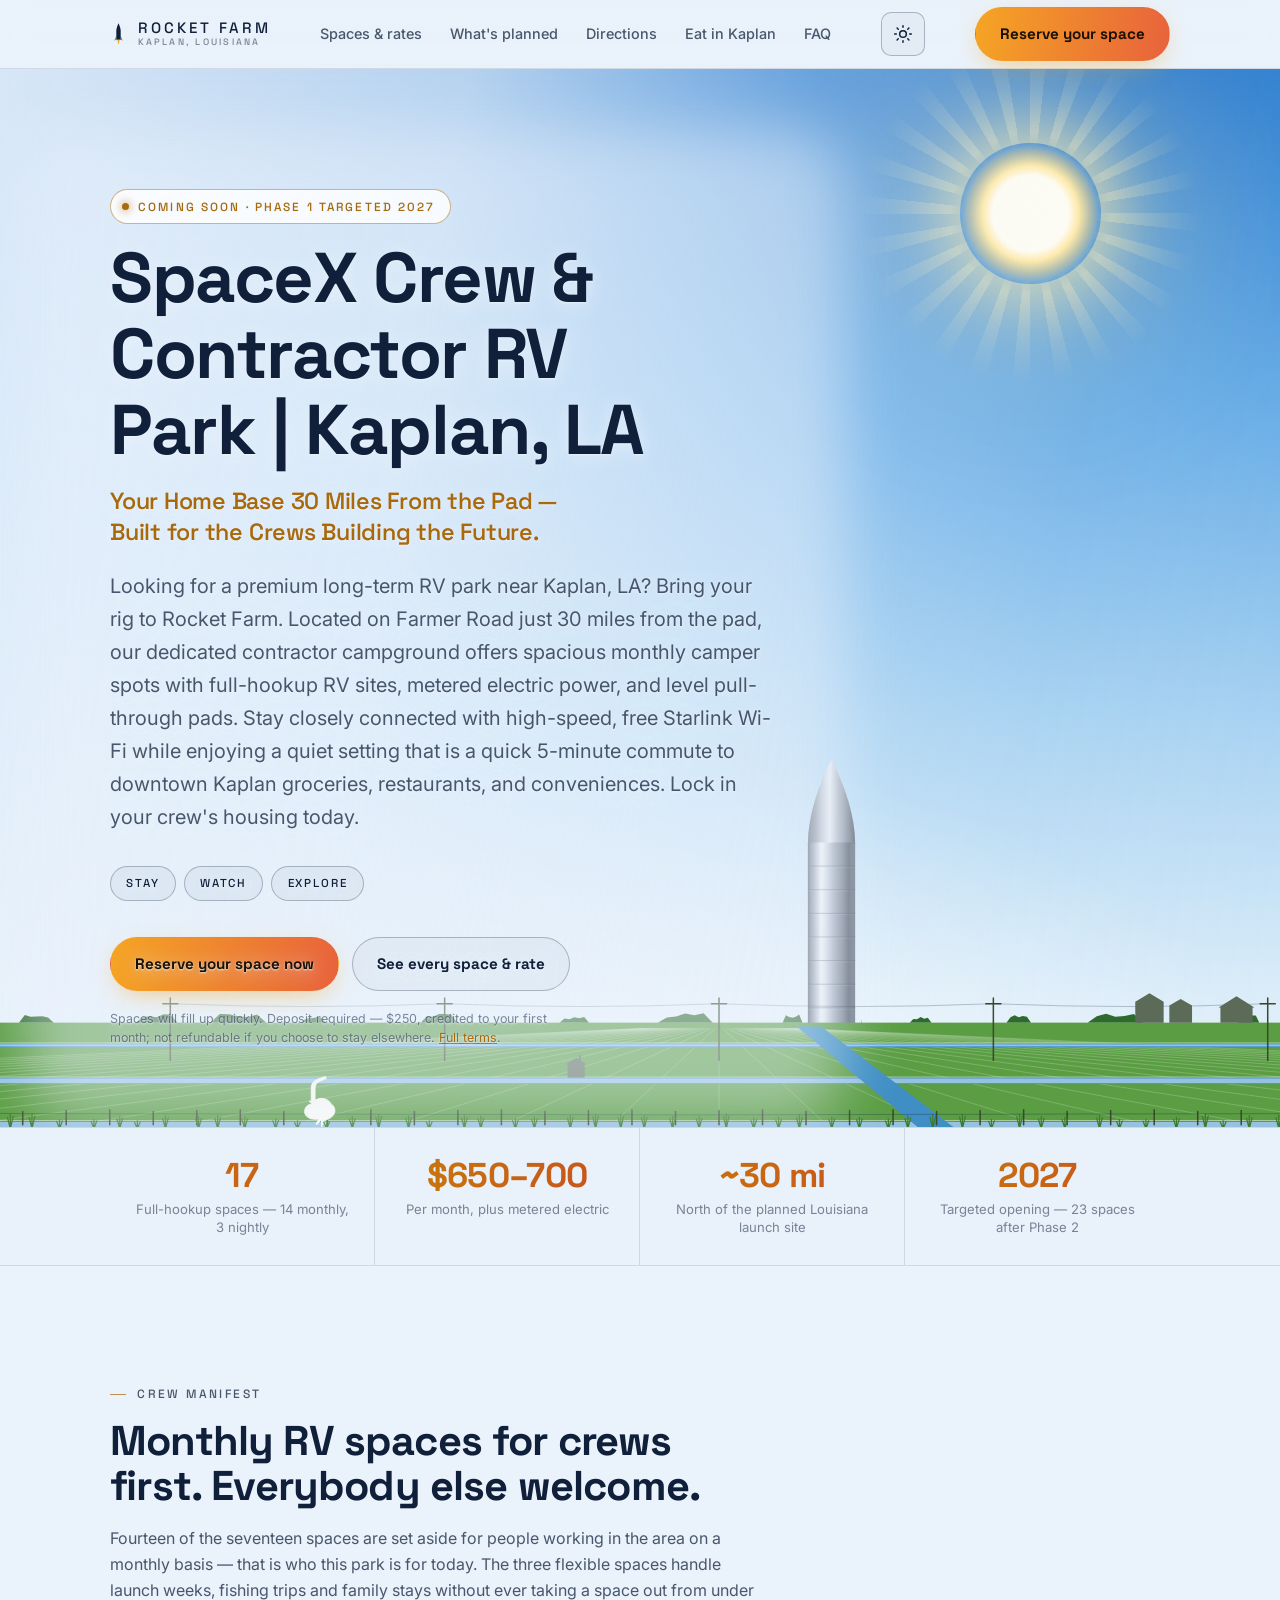
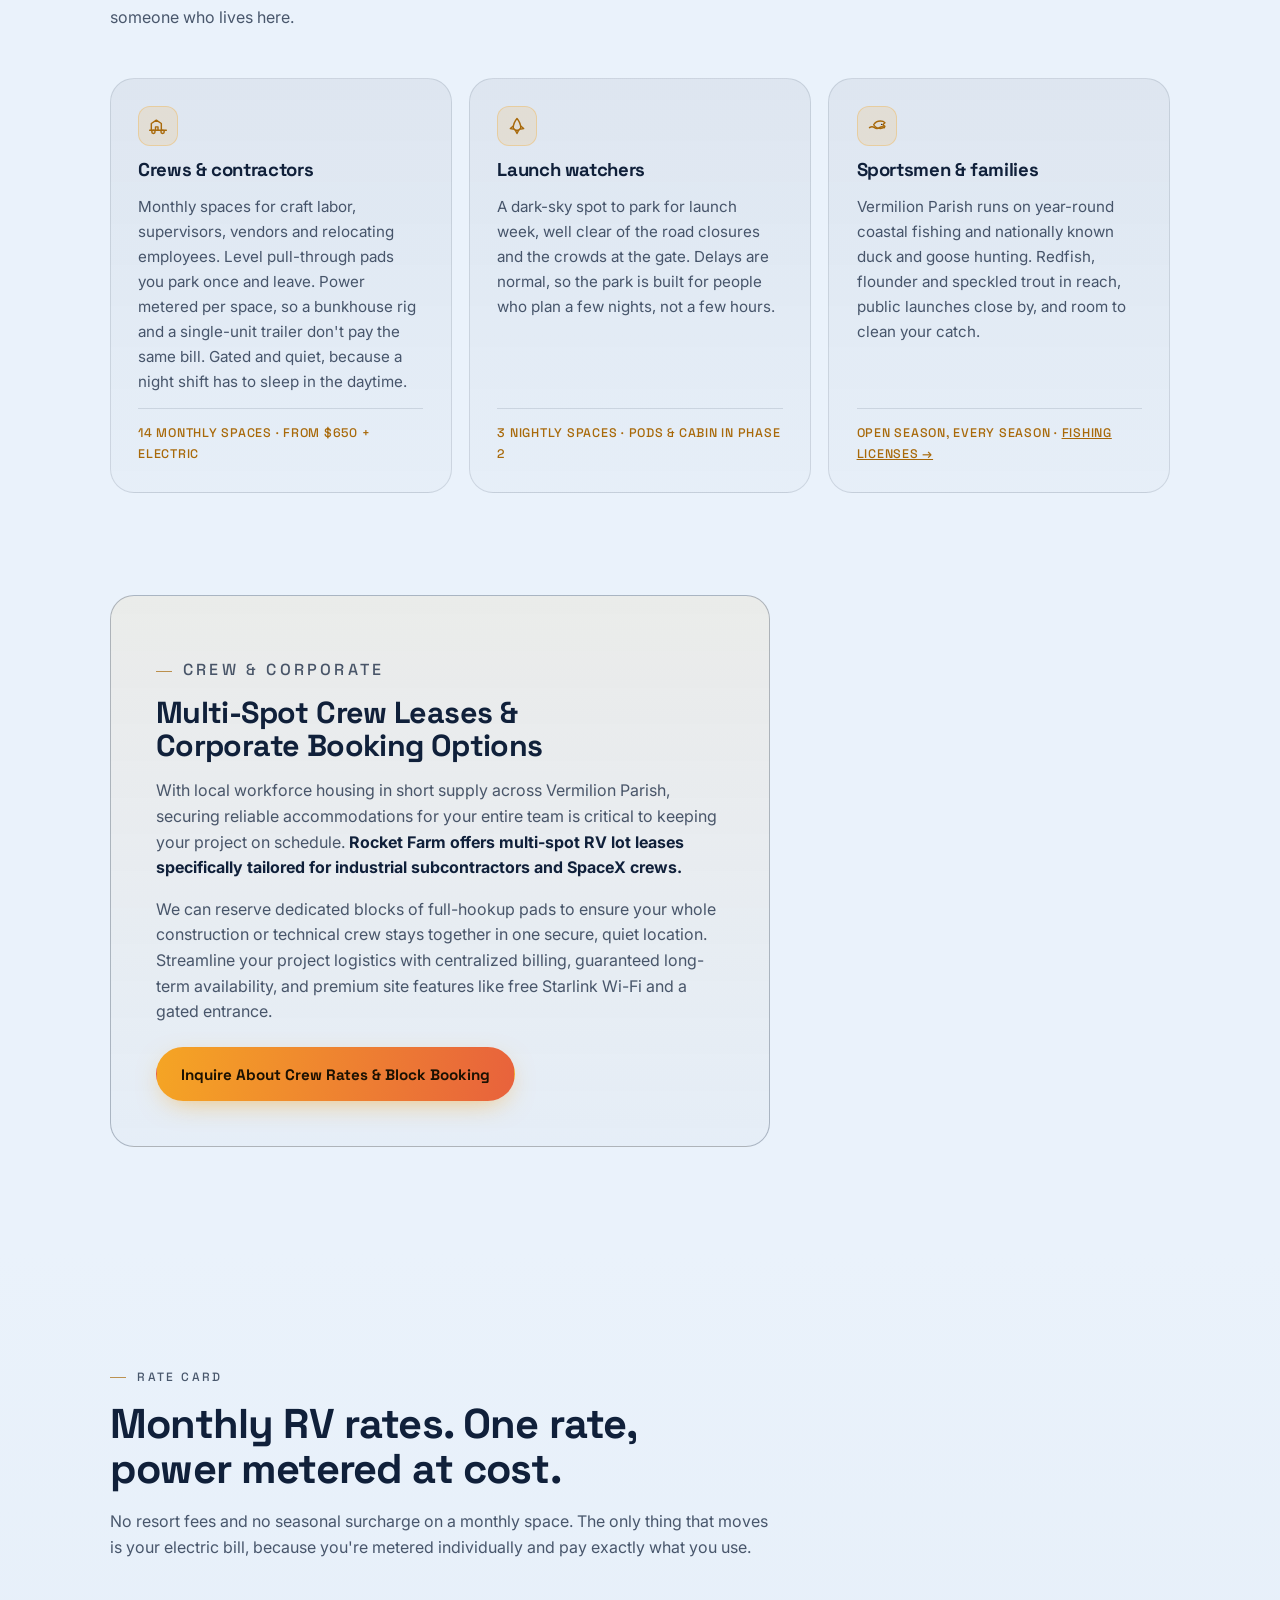
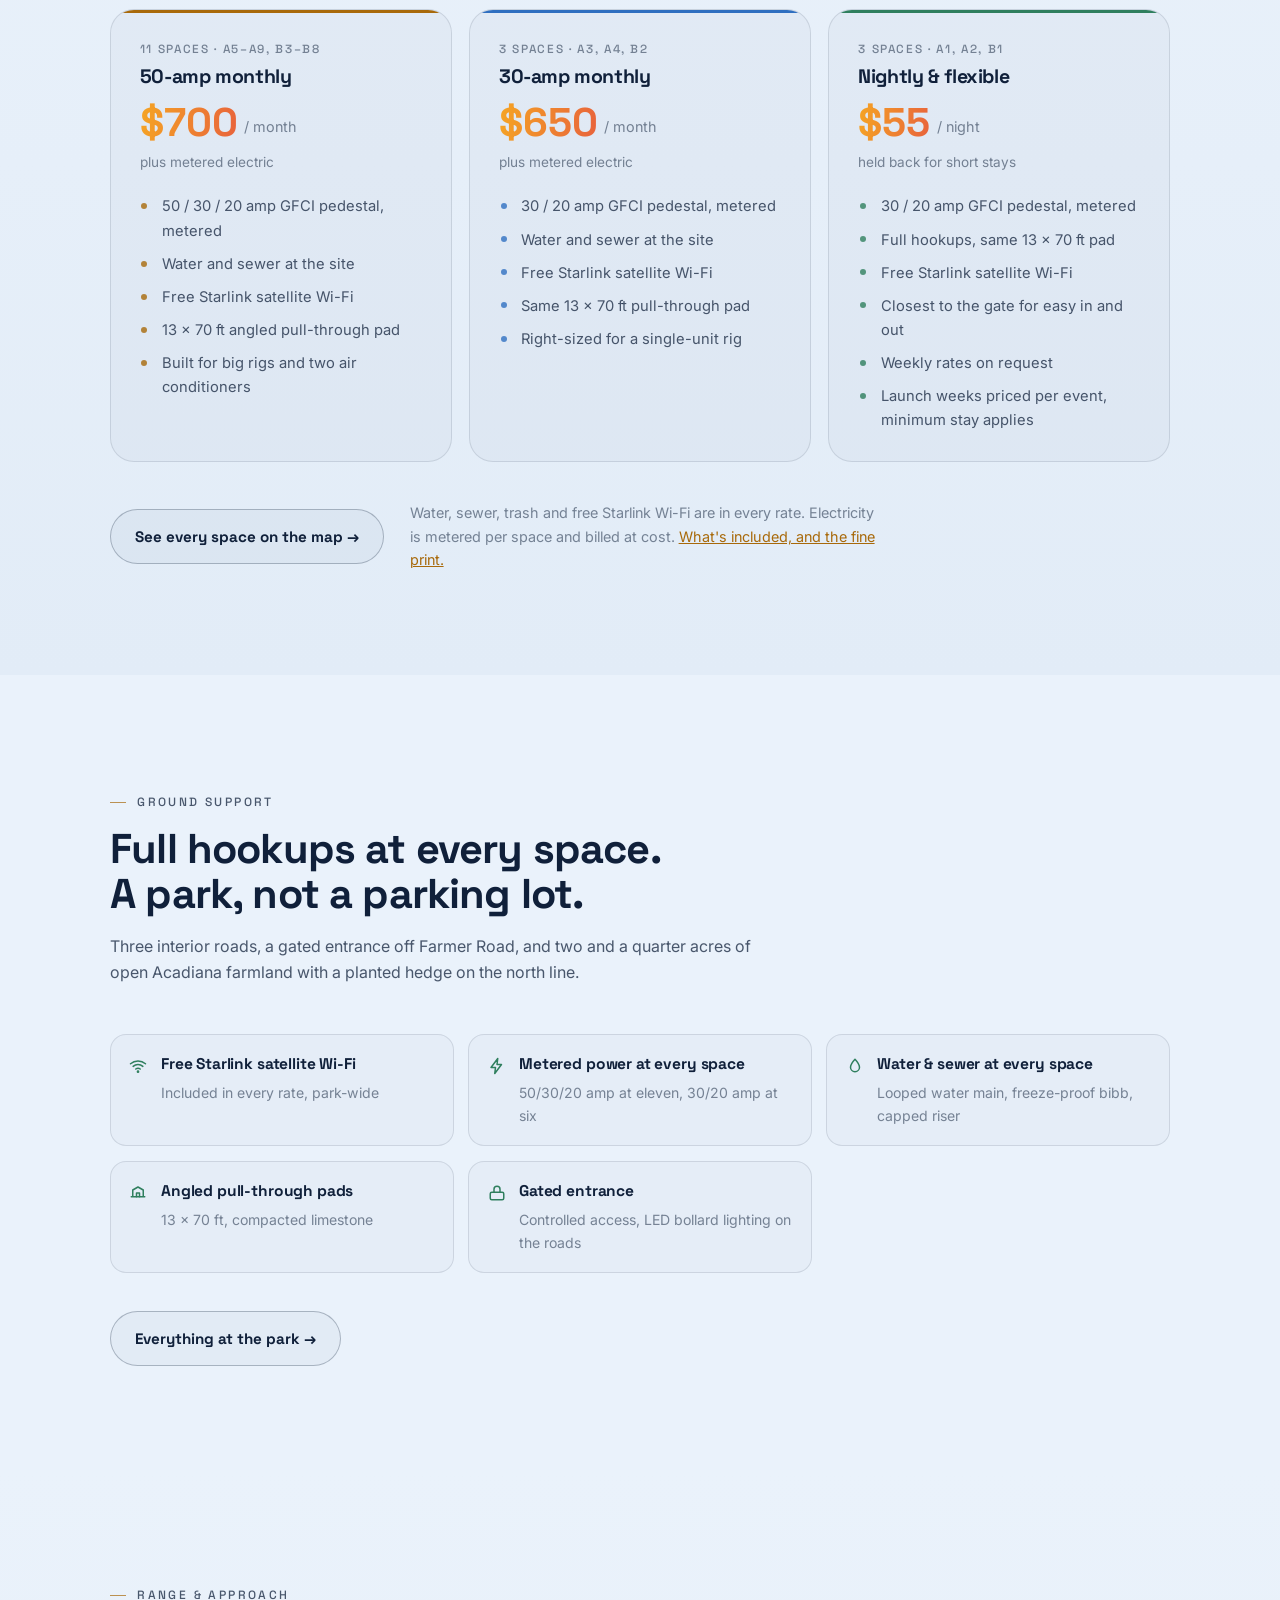
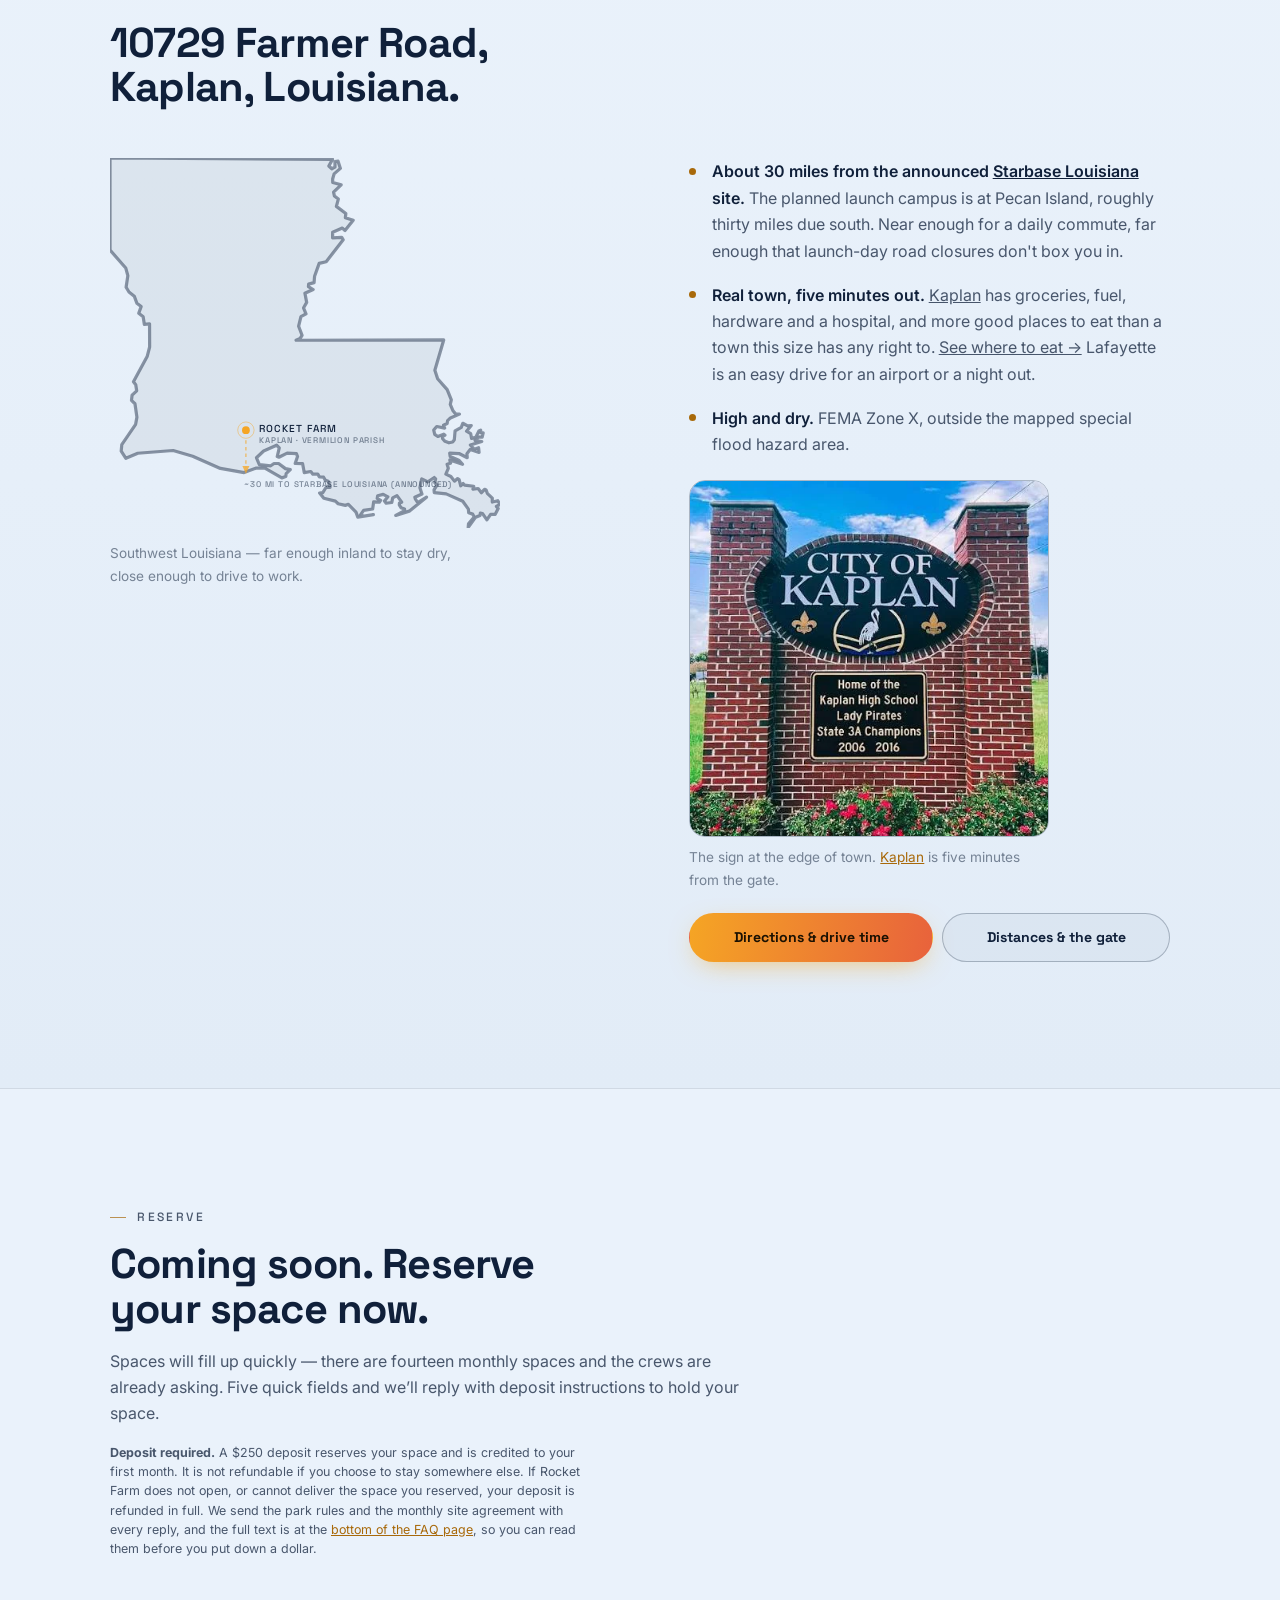
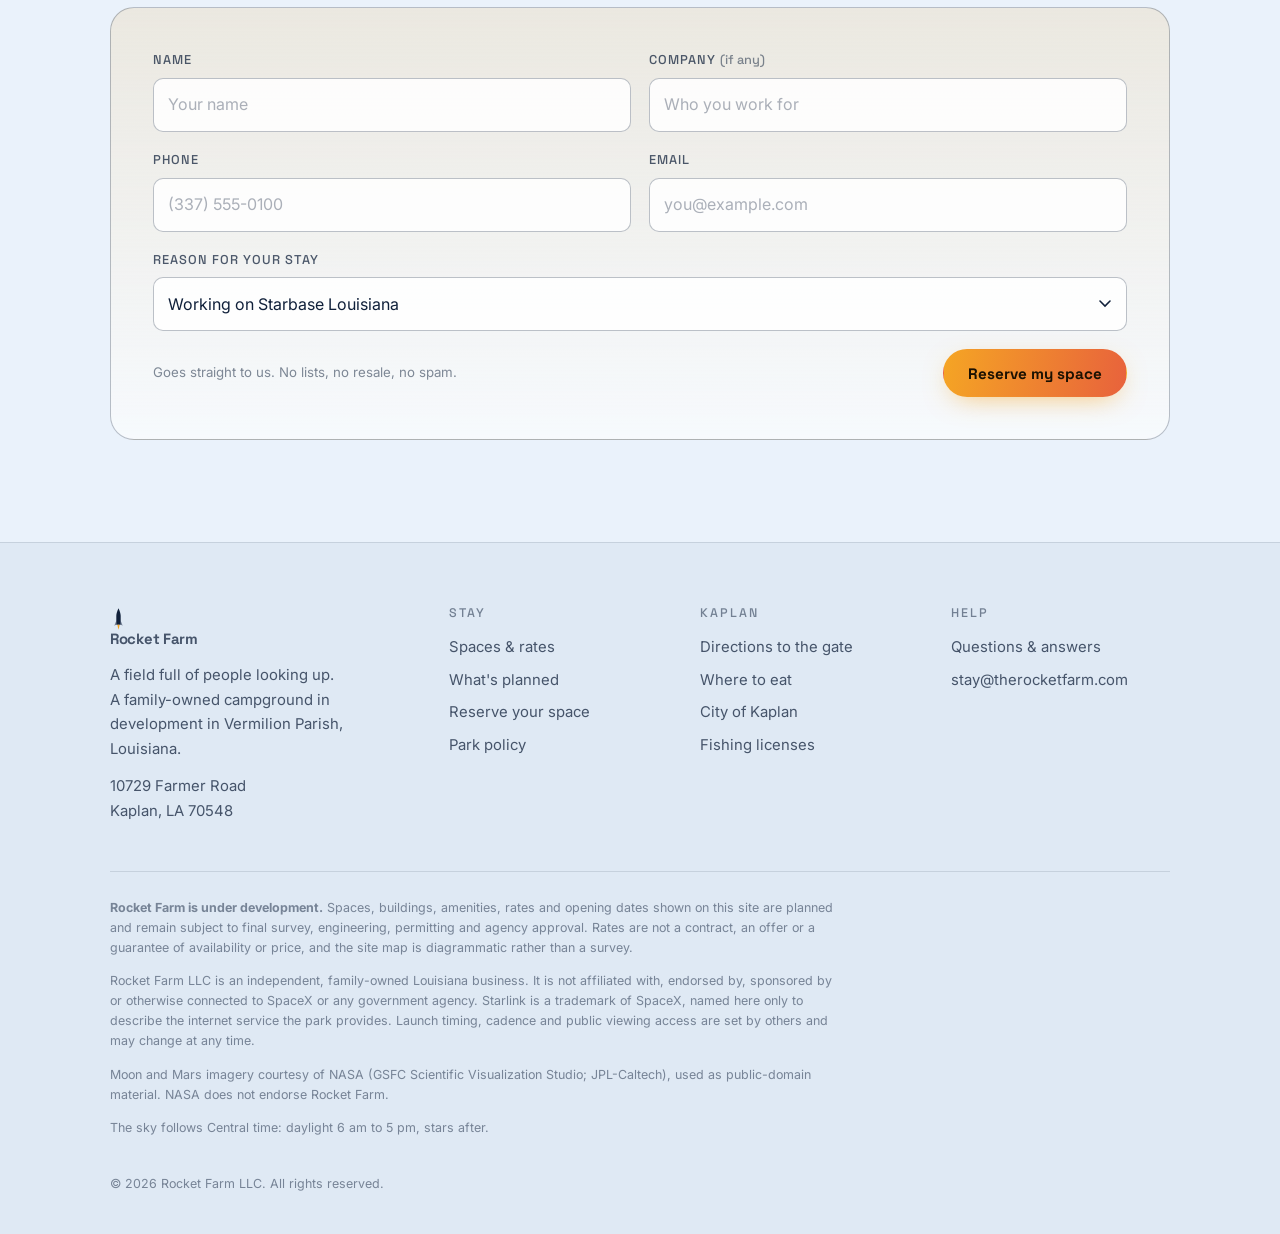
==== index.html @ 32e820cb "Drop the geotextile claim from the pad description Geotextile is out of the build, so the amenity ti" ====
<!DOCTYPE html>
<html lang="en">
<head>
<meta charset="utf-8">
<meta name="viewport" content="width=device-width, initial-scale=1">
<title>SpaceX Contractor RV Park | Kaplan LA | Rocket Farm</title>
<meta name="description" content="Long-term full-hookup RV park in Kaplan, LA built for SpaceX crews &amp; contractors. Level pull-through pads, free Starlink Wi-Fi, metered power, gated entrance.">
<meta name="theme-color" content="#070b18">
<meta name="keywords" content="SpaceX crew housing Kaplan, long term RV park Vermilion Parish, contractor campgrounds Louisiana, monthly camper spots Kaplan, 50 amp full hookup RV sites">
<meta name="robots" content="index, follow, max-image-preview:large, max-snippet:-1">
<meta name="geo.placename" content="Kaplan, Vermilion Parish, Louisiana">
<meta name="geo.region" content="US-LA">
<link rel="canonical" href="https://therocketfarm.com/">
<meta property="og:type" content="website">
<meta property="og:url" content="https://therocketfarm.com/">
<meta property="og:title" content="SpaceX Contractor RV Park | Kaplan LA | Rocket Farm">
<meta property="og:description" content="Long-term full-hookup RV park in Kaplan, LA built for SpaceX crews &amp; contractors. Level pull-through pads, free Starlink Wi-Fi, metered power, gated entrance.">
<meta property="og:site_name" content="Rocket Farm">
<meta property="og:image" content="https://therocketfarm.com/og.png">
<meta property="og:image:width" content="1200">
<meta property="og:image:height" content="630">
<meta property="og:image:alt" content="Rocket Farm RV Park for SpaceX Contractors in Kaplan Louisiana">
<meta property="og:locale" content="en_US">
<meta name="twitter:card" content="summary_large_image">
<meta name="twitter:title" content="SpaceX Contractor RV Park | Kaplan LA | Rocket Farm">
<meta name="twitter:description" content="Long-term full-hookup RV park in Kaplan, LA built for SpaceX crews &amp; contractors. Level pull-through pads, free Starlink Wi-Fi, metered power, gated entrance.">
<meta name="twitter:image" content="https://therocketfarm.com/og.png">
<link rel="icon" href="data:image/svg+xml,%3Csvg xmlns='http://www.w3.org/2000/svg' viewBox='0 0 100 100'%3E%3Crect width='100' height='100' rx='22' fill='%23070b18'/%3E%3Cpath d='M50 18c9 10 13 22 13 34l-7 6H44l-7-6c0-12 4-24 13-34z' fill='%23f5a524'/%3E%3Cpath d='M44 62h12l-6 20-6-20z' fill='%23e8623c'/%3E%3C/svg%3E">
<link rel="apple-touch-icon" href="/img/apple-touch-icon.png">
<link rel="preconnect" href="https://fonts.googleapis.com">
<link rel="preconnect" href="https://fonts.gstatic.com" crossorigin>
<!-- Fonts must not block first paint on a phone: fetched as a preload and
     promoted to a stylesheet on load, with a plain link for no-JS. The
     fallback stack renders immediately either way. -->
<link rel="preload" as="style" href="https://fonts.googleapis.com/css2?family=Space+Grotesk:wght@500;700&family=Inter:wght@400;500;600&display=swap">
<link rel="stylesheet" media="print" onload="this.media='all';this.onload=null" href="https://fonts.googleapis.com/css2?family=Space+Grotesk:wght@500;700&family=Inter:wght@400;500;600&display=swap">
<noscript><link rel="stylesheet" href="https://fonts.googleapis.com/css2?family=Space+Grotesk:wght@500;700&family=Inter:wght@400;500;600&display=swap"></noscript>
<link rel="stylesheet" href="/assets/site.css">
<script>document.documentElement.classList.add('js');</script>
<script>
/* Day sky 6am-5pm Central, night otherwise. ?sky=day|night previews; the
   header toggle stores a choice for this browser. */
(function(){try{
  var q=new URLSearchParams(location.search).get('sky');
  var pref=q||localStorage.getItem('rf-theme');
  var h=parseInt(new Intl.DateTimeFormat('en-US',{timeZone:'America/Chicago',hour:'numeric',hourCycle:'h23'}).format(new Date()),10)%24;
  var day=(pref==='day'||pref==='night')?pref==='day':(h>=6&&h<17);
  document.documentElement.setAttribute('data-theme',day?'day':'night');
}catch(e){document.documentElement.setAttribute('data-theme','night')}})();
</script>
<script type="application/ld+json">
{
 "@context": "https://schema.org",
 "@type": "WebSite",
 "name": "Rocket Farm",
 "url": "https://therocketfarm.com/",
 "@id": "https://therocketfarm.com/#website",
 "inLanguage": "en-US",
 "publisher": {
  "@id": "https://therocketfarm.com/#campground"
 }
}
</script>
<script type="application/ld+json">
{
 "@context": "https://schema.org",
 "@type": "Campground",
 "name": "Rocket Farm",
 "url": "https://therocketfarm.com/",
 "image": [
  "https://therocketfarm.com/og.png"
 ],
 "description": "A 17-space full-hookup RV park in development in Kaplan, Louisiana, about thirty miles north of the state's planned launch campus. Monthly spaces from $650 plus metered electric, nightly from $55.",
 "slogan": "Stay. Watch. Explore.",
 "address": {
  "@type": "PostalAddress",
  "streetAddress": "10729 Farmer Road",
  "addressLocality": "Kaplan",
  "addressRegion": "LA",
  "postalCode": "70548",
  "addressCountry": "US"
 },
 "email": "stay@therocketfarm.com",
 "priceRange": "$55-$700",
 "@id": "https://therocketfarm.com/#campground",
 "areaServed": [
  {
   "@type": "AdministrativeArea",
   "name": "Vermilion Parish, Louisiana"
  },
  {
   "@type": "City",
   "name": "Kaplan, Louisiana"
  },
  {
   "@type": "City",
   "name": "Abbeville, Louisiana"
  },
  {
   "@type": "City",
   "name": "Lafayette, Louisiana"
  }
 ],
 "knowsAbout": [
  "full hookup RV sites",
  "monthly RV spaces",
  "long-term RV stays",
  "RV park with free Wi-Fi",
  "workforce RV housing for Starbase Louisiana crews",
  "launch viewing"
 ],
 "makesOffer": [
  {
   "@type": "Offer",
   "name": "50-amp monthly RV space",
   "price": "700",
   "priceCurrency": "USD",
   "description": "Monthly full-hookup pull-through RV space with a 50/30/20 amp metered pedestal and free Starlink satellite Wi-Fi, plus electricity billed at cost.",
   "availability": "https://schema.org/PreOrder",
   "eligibleQuantity": {
    "@type": "QuantitativeValue",
    "value": 11
   },
   "priceSpecification": {
    "@type": "PriceSpecification",
    "name": "Reservation deposit",
    "price": "250",
    "priceCurrency": "USD"
   }
  },
  {
   "@type": "Offer",
   "name": "30-amp monthly RV space",
   "price": "650",
   "priceCurrency": "USD",
   "description": "Monthly full-hookup pull-through RV space with a 30/20 amp metered pedestal and free Starlink satellite Wi-Fi, plus electricity billed at cost.",
   "availability": "https://schema.org/PreOrder",
   "eligibleQuantity": {
    "@type": "QuantitativeValue",
    "value": 3
   }
  },
  {
   "@type": "Offer",
   "name": "Nightly RV space",
   "price": "55",
   "priceCurrency": "USD",
   "description": "Nightly full-hookup pull-through RV space held back for short stays.",
   "availability": "https://schema.org/PreOrder",
   "eligibleQuantity": {
    "@type": "QuantitativeValue",
    "value": 3
   }
  }
 ],
 "currenciesAccepted": "USD",
 "isAccessibleForFree": false,
 "amenityFeature": [
  {
   "@type": "LocationFeatureSpecification",
   "name": "Full hookups (water, sewer, metered electric)",
   "value": true
  },
  {
   "@type": "LocationFeatureSpecification",
   "name": "Free Wi-Fi (Starlink satellite internet)",
   "value": true
  },
  {
   "@type": "LocationFeatureSpecification",
   "name": "Pull-through sites",
   "value": true
  },
  {
   "@type": "LocationFeatureSpecification",
   "name": "50-amp service",
   "value": true
  },
  {
   "@type": "LocationFeatureSpecification",
   "name": "30-amp service",
   "value": true
  },
  {
   "@type": "LocationFeatureSpecification",
   "name": "Gated entrance",
   "value": true
  },
  {
   "@type": "LocationFeatureSpecification",
   "name": "Monthly rates available",
   "value": true
  }
 ],
 "logo": "https://therocketfarm.com/img/apple-touch-icon.png",
 "hasMap": "https://www.google.com/maps/search/?api=1&query=10729%20Farmer%20Road%2C%20Kaplan%2C%20LA%2070548",
 "petsAllowed": true,
 "publicAccess": false,
 "availableLanguage": "en"
}
</script>
</head>
<body>
<a class="skip" href="#main">Skip to content</a>
<div class="deepspace" aria-hidden="true"></div>

<!-- header -->
<header id="site-header">
  <nav class="wrap nav" aria-label="Primary">
    <a class="wordmark" href="/" aria-label="Rocket Farm home">
      <svg viewBox="0 0 24 34" role="img" aria-label="Rocket Farm RV Park for SpaceX Contractors in Kaplan Louisiana">
        <path d="M12 1.6c2.1 4.4 3.1 7.7 3.1 10.9V25H8.9V12.5c0-3.2 1-6.5 3.1-10.9z" fill="#f4efe6"/>
        <path d="M8.9 19.6 6.1 26.4l2.8-1.7zm6.2 0 2.8 6.8-2.8-1.7z" fill="#f4efe6" opacity=".55"/>
        <path d="M10.3 25h3.4L12 32.4z" fill="#f5a524"/>
      </svg>
      <span class="wordmark-txt">
        <span class="wordmark-name">Rocket&nbsp;Farm</span>
        <span class="wordmark-loc">Kaplan, Louisiana</span>
      </span>
    </a>
    <div class="nav-links" id="nav-links">
      <a href="/spaces/">Spaces &amp; rates</a>
      <a href="/plan/">What's planned</a>
      <a href="/directions/">Directions</a>
      <a href="/kaplan/">Eat in Kaplan</a>
      <a href="/faq/">FAQ</a>
      <a href="#" class="sky-switch" role="button">Switch to day sky</a>
    </div>
    <button class="theme-toggle" type="button" aria-label="Switch between day and night sky" title="Day / night">
      <svg class="ic-moon" viewBox="0 0 24 24" aria-hidden="true"><path d="M20 14.5A8.5 8.5 0 0 1 9.5 4a7 7 0 1 0 10.5 10.5z"/></svg>
      <svg class="ic-sun" viewBox="0 0 24 24" aria-hidden="true"><circle cx="12" cy="12" r="4"/><path d="M12 2v2M12 20v2M2 12h2M20 12h2M4.9 4.9l1.4 1.4M17.7 17.7l1.4 1.4M4.9 19.1l1.4-1.4M17.7 6.3l1.4-1.4"/></svg>
    </button>
    <button class="nav-toggle" type="button" aria-expanded="false" aria-controls="nav-links" aria-label="Open menu">
      <svg class="bars" viewBox="0 0 24 24" aria-hidden="true"><path d="M4 7h16M4 12h16M4 17h16"/></svg>
      <svg class="x" viewBox="0 0 24 24" aria-hidden="true"><path d="M6 6l12 12M18 6L6 18"/></svg>
    </button>
    <a class="btn btn-primary" href="#reserve">
      <span class="cta-long">Reserve your space</span><span class="cta-short">Reserve</span>
    </a>
  </nav>
</header>
<!-- /header -->

<main id="main">
<section class="hero" id="top">
    <div class="sky" aria-hidden="true"></div>
    <div class="stars" aria-hidden="true"></div>
    <div class="sun" aria-hidden="true"></div>
    <div class="cloud c1" aria-hidden="true"></div><div class="cloud c2" aria-hidden="true"></div>
    <div class="cloud c3" aria-hidden="true"></div><div class="cloud c4" aria-hidden="true"></div>
    <div class="birds" aria-hidden="true"><svg viewBox="0 0 90 30"><path d="M4 14q7-8 14 0"/><path d="M34 8q7-8 14 0"/><path d="M62 18q7-8 14 0"/></svg></div>
    <div class="stars2" aria-hidden="true"></div>
    <div class="stars3" aria-hidden="true"></div>
    <div class="stars4" aria-hidden="true"></div>
    <div class="bstar s1" aria-hidden="true"></div><div class="bstar s2" aria-hidden="true"></div>
    <div class="bstar s3" aria-hidden="true"></div><div class="bstar s4" aria-hidden="true"></div>
    <div class="bstar s5" aria-hidden="true"></div><div class="bstar s6 warm" aria-hidden="true"></div>
    <div class="bstar s7 deep" aria-hidden="true"></div><div class="bstar s8 cool" aria-hidden="true"></div>
    <div class="bstar s9 warm deep" aria-hidden="true"></div><div class="bstar s10" aria-hidden="true"></div>
    <div class="bstar s11 cool deep" aria-hidden="true"></div><div class="bstar s12 warm" aria-hidden="true"></div>
    <div class="milky" aria-hidden="true"></div>
    <div class="meteor m1" aria-hidden="true"></div>
    <div class="meteor m2" aria-hidden="true"></div>
    <div class="meteor m3" aria-hidden="true"></div>
    <div class="meteor m4" aria-hidden="true"></div>
    <div class="meteor m5" aria-hidden="true"></div>
    <div class="nebula" aria-hidden="true"></div>
    <div class="bstar s13 cool" aria-hidden="true"></div><div class="bstar s14 deep" aria-hidden="true"></div>
    <div class="bstar s15 warm" aria-hidden="true"></div><div class="bstar s16 cool deep" aria-hidden="true"></div>
    <div class="bstar s17" aria-hidden="true"></div><div class="bstar s18 warm deep" aria-hidden="true"></div>
    <!-- a satellite train crossing the top of the sky, and one lone bird
         blinking its way over the right half -->
    <div class="sat-train" aria-hidden="true"><i></i><i></i><i></i><i></i><i></i><i></i><i></i></div>
    <div class="sat-one" aria-hidden="true"></div>
    <!-- the saucer: darts around the sky, hovers, and now and then drops a
         beam on the field. Nobody has explained it yet. -->
    <div class="ufo-scene" aria-hidden="true">
      <div class="ufo-beam"></div>
      <svg class="ufo-cow" viewBox="0 0 40 26">
        <path d="M6 18c-2 0-3-1-3-3v-5c0-2 1-3 3-3h3l3-4h4l2 3h8c3 0 5 2 5 5v6c0 1-1 2-2 2h-1v6h-3v-6H12v6H9v-6z"/>
        <path d="M32 8l4-2-1 4z"/>
      </svg>
    </div>
    <div class="ufo" aria-hidden="true">
      <svg viewBox="0 0 140 56">
        <defs>
          <linearGradient id="ufoDisc" x1="0" y1="0" x2="0" y2="1">
            <stop offset="0" stop-color="#f4f7fb"/><stop offset=".55" stop-color="#b9c4d3"/><stop offset="1" stop-color="#6c7788"/>
          </linearGradient>
          <linearGradient id="ufoDome" x1="0" y1="0" x2="0" y2="1">
            <stop offset="0" stop-color="#ffffff"/><stop offset="1" stop-color="#aab6c6"/>
          </linearGradient>
          <radialGradient id="ufoUnder" cx=".5" cy=".2" r=".6">
            <stop offset="0" stop-color="#bfe9ff" stop-opacity=".9"/><stop offset="1" stop-color="#5fc3ff" stop-opacity="0"/>
          </radialGradient>
        </defs>
        <ellipse class="ufo-glow" cx="70" cy="40" rx="46" ry="12" fill="url(#ufoUnder)"/>
        <ellipse cx="70" cy="18" rx="22" ry="12" fill="url(#ufoDome)"/>
        <ellipse cx="70" cy="30" rx="66" ry="12" fill="url(#ufoDisc)"/>
        <ellipse cx="70" cy="31" rx="66" ry="4" fill="rgba(255,255,255,.25)"/>
        <ellipse cx="70" cy="42" rx="24" ry="5" fill="#8d98a8"/>
        <g class="ufo-lights">
          <circle cx="12" cy="31" r="1.9"/><circle cx="26" cy="35" r="1.9"/><circle cx="41" cy="38" r="1.9"/><circle cx="56" cy="40" r="1.9"/>
          <circle cx="84" cy="40" r="1.9"/><circle cx="99" cy="38" r="1.9"/><circle cx="114" cy="35" r="1.9"/><circle cx="128" cy="31" r="1.9"/>
        </g>
      </svg>
    </div>
    <!-- fireflies along the treeline: it is a Louisiana marsh, after all -->
    <div class="fireflies" aria-hidden="true">
      <i class="f1"></i><i class="f2"></i><i class="f3"></i><i class="f4"></i><i class="f5"></i><i class="f6"></i>
      <i class="f7"></i><i class="f8"></i><i class="f9"></i><i class="f10"></i><i class="f11"></i><i class="f12"></i>
    </div>

    <div class="launch-smoke" aria-hidden="true"></div>
    <div class="rf-smokecol" aria-hidden="true">
      <div class="rf-puff a"></div><div class="rf-puff b"></div><div class="rf-puff c"></div>
    </div>
    <div class="launch" aria-hidden="true">
      <div class="launch-rise">
        <svg viewBox="0 0 140 900" role="presentation">
          <defs>
            <!-- polished stainless barrel: rim light, specular, core, shadow -->
            <linearGradient id="rfSteel" x1="0" y1="0" x2="1" y2="0">
              <stop offset="0"    stop-color="#565f6e"/>
              <stop offset=".06"  stop-color="#8f99a8"/>
              <stop offset=".17"  stop-color="#c3ccd8"/>
              <stop offset=".29"  stop-color="#eef2f7"/>
              <stop offset=".40"  stop-color="#cdd5e0"/>
              <stop offset=".54"  stop-color="#9ea8b7"/>
              <stop offset=".70"  stop-color="#798393"/>
              <stop offset=".86"  stop-color="#5d6674"/>
              <stop offset="1"    stop-color="#8a94a3"/>
            </linearGradient>
            <linearGradient id="rfNose" x1="0" y1="0" x2="1" y2="0">
              <stop offset="0"   stop-color="#4f5765"/>
              <stop offset=".3"  stop-color="#b9c2ce"/>
              <stop offset=".46" stop-color="#e6ebf1"/>
              <stop offset=".64" stop-color="#a8b2c0"/>
              <stop offset="1"   stop-color="#5a6270"/>
            </linearGradient>
            <linearGradient id="rfShade" x1="0" y1="0" x2="1" y2="0">
              <stop offset="0"   stop-color="#0b1226" stop-opacity=".34"/>
              <stop offset=".26" stop-color="#0b1226" stop-opacity="0"/>
              <stop offset=".74" stop-color="#0b1226" stop-opacity="0"/>
              <stop offset="1"   stop-color="#0b1226" stop-opacity=".3"/>
            </linearGradient>
            <!-- plume: bright blue-white throat, white-hot core, warm mid,
                 diffuse scattered tail, plus a broad bloom for the light it
                 throws into the air around it -->
            <radialGradient id="rfThroat" cx=".5" cy=".5" r=".5">
              <stop offset="0"   stop-color="#ffffff"/>
              <stop offset=".3"  stop-color="#e8f4ff"/>
              <stop offset=".62" stop-color="#ffe7b0" stop-opacity=".8"/>
              <stop offset="1"   stop-color="#ffb060" stop-opacity="0"/>
            </radialGradient>
            <linearGradient id="rfCoreG" x1="0" y1="0" x2="0" y2="1">
              <stop offset="0"   stop-color="#ffffff"/>
              <stop offset=".05" stop-color="#eaf5ff"/>
              <stop offset=".12" stop-color="#fff0d8"/>
              <stop offset=".26" stop-color="#ffdcae"/>
              <stop offset=".42" stop-color="#ffb877"/>
              <stop offset=".60" stop-color="#ff9354" stop-opacity=".95"/>
              <stop offset=".78" stop-color="#fb7440" stop-opacity=".62"/>
              <stop offset=".92" stop-color="#ef5f30" stop-opacity=".22"/>
              <stop offset="1"   stop-color="#e8623c" stop-opacity="0"/>
            </linearGradient>
            <linearGradient id="rfMidG" x1="0" y1="0" x2="0" y2="1">
              <stop offset="0"   stop-color="#fff0d8"/>
              <stop offset=".2"  stop-color="#ffc48a" stop-opacity="1"/>
              <stop offset=".48" stop-color="#ff9250" stop-opacity=".9"/>
              <stop offset=".78" stop-color="#f76d3c" stop-opacity=".5"/>
              <stop offset="1"   stop-color="#e8623c" stop-opacity="0"/>
            </linearGradient>
            <linearGradient id="rfOuterG" x1="0" y1="0" x2="0" y2="1">
              <stop offset="0"   stop-color="#ffdcac" stop-opacity=".95"/>
              <stop offset=".3"  stop-color="#ff9a5e" stop-opacity=".7"/>
              <stop offset=".65" stop-color="#e85b2c" stop-opacity=".34"/>
              <stop offset="1"   stop-color="#c8431c" stop-opacity="0"/>
            </linearGradient>
            <radialGradient id="rfBloom" cx=".5" cy=".5" r=".5">
              <stop offset="0"   stop-color="#ffb066" stop-opacity=".5"/>
              <stop offset=".45" stop-color="#ff8f44" stop-opacity=".22"/>
              <stop offset="1"   stop-color="#e8623c" stop-opacity="0"/>
            </radialGradient>
            <filter id="rfBloomF" x="-90%" y="-40%" width="280%" height="190%">
              <feGaussianBlur stdDeviation="26"/>
            </filter>
            <filter id="rfSoftPlume" x="-80%" y="-14%" width="260%" height="140%">
              <feGaussianBlur stdDeviation="11"/>
            </filter>
            <filter id="rfMidPlume" x="-60%" y="-12%" width="220%" height="132%">
              <feGaussianBlur stdDeviation="5"/>
            </filter>
            <filter id="rfCorePlume" x="-50%" y="-10%" width="200%" height="124%">
              <feGaussianBlur stdDeviation="1.8"/>
            </filter>
            <filter id="rfThroatF" x="-140%" y="-140%" width="380%" height="380%">
              <feGaussianBlur stdDeviation="7"/>
            </filter>
          </defs>

          <!-- ============ PLUME (drawn first; the skirt overlaps its mouth) -->
          <g class="rf-plume">
            <g class="rf-plume-far">
              <!-- broad bloom: the light the plume throws into the air -->
              <ellipse cx="70" cy="650" rx="86" ry="150" fill="url(#rfBloom)" filter="url(#rfBloomF)"/>
              <!-- diffuse outer tail, flaring as it expands into thinner air -->
              <path filter="url(#rfSoftPlume)" fill="url(#rfOuterG)"
                    d="M50 556 C40 640 27 730 12 894 L128 894 C113 730 100 640 90 556 Z"/>
              <!-- warm mid plume -->
              <path filter="url(#rfMidPlume)" fill="url(#rfMidG)"
                    d="M56 556 C50 628 43 700 34 836 L106 836 C97 700 90 628 84 556 Z"/>
            </g>
            <g class="rf-core">
              <!-- white-hot core -->
              <path filter="url(#rfCorePlume)" fill="url(#rfCoreG)"
                    d="M61 554 C59 610 57 662 53 768 L87 768 C83 662 81 610 79 554 Z"/>
              <!-- shock diamonds, tight and bright near the throat -->
              <g fill="#ffffff">
                <ellipse cx="70" cy="584" rx="8.2" ry="4.4" opacity=".95"/>
                <ellipse cx="70" cy="606" rx="7" ry="3.8" opacity=".88"/>
                <ellipse cx="70" cy="628" rx="5.9" ry="3.2" opacity=".78"/>
                <ellipse cx="70" cy="652" rx="4.8" ry="2.7" opacity=".66"/>
                <ellipse cx="70" cy="678" rx="3.8" ry="2.2" opacity=".5"/>
                <ellipse cx="70" cy="706" rx="2.9" ry="1.7" opacity=".34"/>
              </g>
              <!-- throat: the hottest, tightest point, right at the bells -->
              <ellipse cx="70" cy="578" rx="27" ry="12" fill="url(#rfThroat)" opacity=".8" filter="url(#rfThroatF)"/>
              <ellipse cx="70" cy="574" rx="11" ry="5" fill="#ffffff" opacity=".9" filter="url(#rfCorePlume)"/>
            </g>
          </g>
            </g>
          </g>

          <!-- ============ VEHICLE -->
          <!-- aft fins, behind the barrel -->
          <path d="M22 436 L2 556 L22 540 Z" fill="#7d8797"/>
          <path d="M118 436 L138 556 L118 540 Z" fill="#5e6776"/>
          <!-- nose cone -->
          <path d="M70 18 C92 62 108 110 108 154 L32 154 C32 110 48 62 70 18 Z" fill="url(#rfNose)"/>
          <!-- barrel -->
          <rect x="32" y="152" width="76" height="390" fill="url(#rfSteel)"/>
          <!-- weld rings: a light/dark pair each, like rolled stainless -->
          <g opacity=".5">
            <path d="M32 190h76M32 228h76M32 266h76M32 304h76M32 342h76M32 380h76M32 418h76M32 456h76M32 494h76"
                  stroke="#4b5462" stroke-width="1.5"/>
            <path d="M32 192h76M32 230h76M32 268h76M32 306h76M32 344h76M32 382h76M32 420h76M32 458h76M32 496h76"
                  stroke="#f0f4f9" stroke-width=".8" opacity=".5"/>
          </g>
          <!-- environment shading down both limbs -->
          <rect x="32" y="152" width="76" height="390" fill="url(#rfShade)"/>
          <path d="M70 18 C92 62 108 110 108 154 L32 154 C32 110 48 62 70 18 Z" fill="url(#rfShade)" opacity=".38"/>
          <!-- aft engine bay -->
          <rect x="32" y="500" width="76" height="42" fill="#3f4756"/>
          <rect x="32" y="500" width="76" height="42" fill="url(#rfShade)" opacity=".8"/>
          <!-- skirt + engine bells -->
          <path d="M33 542 L107 542 L101 562 L39 562 Z" fill="#2f3542"/>
          <g fill="#242a35">
            <path d="M42 562 h13 l2 12 h-17 Z"/>
            <path d="M58 562 h13 l2 12 h-17 Z"/>
            <path d="M74 562 h13 l2 12 h-17 Z"/>
          </g>
          <!-- light spill from the plume onto the skirt and engine bay -->
          <ellipse cx="70" cy="550" rx="50" ry="20" fill="#ff9c50" opacity=".62" filter="url(#rfMidPlume)"/>
          <ellipse cx="70" cy="564" rx="34" ry="11" fill="#ffd9a2" opacity=".8" filter="url(#rfMidPlume)"/>
        </svg>
      </div>
    </div>

    <div class="hero-veil" aria-hidden="true"></div>

    <div class="sky-bodies" aria-hidden="true">
      <!-- Moon: NASA/GSFC Scientific Visualization Studio (public domain),
           cropped to the disc with a feathered alpha edge. -->
      <div class="moon">
        <img src="/img/moon.webp" width="360" height="360" alt="" decoding="async">
        <svg class="moon-base" viewBox="0 0 360 360">
          <g opacity=".92">
            <path d="M126 118h34v-7h-34z" fill="#3b3a36"/>
            <path d="M164 118h18v-5h-18z" fill="#333230"/>
            <path d="M141 111V90" stroke="#3b3a36" stroke-width="2.4"/>
            <circle cx="141" cy="87" r="2.8" fill="#f5a524"/>
            <circle cx="133" cy="114.5" r="1.7" fill="#ffd79a"/>
            <circle cx="147" cy="114.5" r="1.7" fill="#ffd79a"/>
            <circle cx="172" cy="115.5" r="1.5" fill="#ffd79a"/>
          </g>
        </svg>
      </div>

      <!-- Mars: NASA/JPL global colour view PIA00407 (public domain) -->
      <div class="mars">
        <img src="/img/mars.webp" width="220" height="220" alt="" decoding="async">
        <span class="mars-term"></span>
      </div>
    </div>

    <svg class="horizon" viewBox="0 0 1440 150" preserveAspectRatio="none" aria-hidden="true">
      <path d="M0 108c120-3 240 2 360 0s240-4 360-1 240 3 360 0 240-3 360-1v44H0z" fill="#05080f"/>
    </svg>

    <!-- foreground: open Acadiana farmland. Rice levees running to the horizon,
         green irrigation ditches, a fence line, grain bins and a farmhouse
         light far off, an egret in the near ditch. -->
    <div class="fields" aria-hidden="true">
      <svg viewBox="0 0 1440 230" preserveAspectRatio="xMinYMax slice">
        <path class="farline" d="M20.0 118.0 L26.2 109.9 L32.3 111.7 L38.5 111.5 L44.7 111.2 L50.8 112.7 L57.0 118.0Z M143.3 118.0 L150.7 112.2 L158.1 111.3 L165.5 112.2 L172.9 109.1 L180.4 109.6 L187.8 118.0Z M222.4 118.0 L232.2 108.9 L242.1 109.1 L252.0 111.3 L261.9 112.0 L271.7 109.5 L281.6 118.0Z M318.2 118.0 L322.5 114.4 L326.8 113.1 L331.2 113.2 L335.5 112.0 L339.8 112.9 L344.2 118.0Z M444.6 118.0 L451.1 111.2 L457.6 111.9 L464.1 109.0 L470.6 109.0 L477.1 109.7 L483.6 118.0Z M591.4 118.0 L596.7 113.7 L601.9 114.3 L607.1 112.3 L612.3 113.3 L617.5 112.1 L622.7 118.0Z M695.2 118.0 L704.9 112.5 L714.6 111.5 L724.3 108.3 L734.0 110.3 L743.7 108.0 L753.4 118.0Z M827.2 118.0 L830.7 110.1 L834.2 112.1 L837.7 112.8 L841.2 111.9 L844.7 109.4 L848.2 118.0Z M961.6 118.0 L965.4 114.1 L969.3 114.3 L973.1 112.1 L976.9 113.9 L980.7 112.8 L984.6 118.0Z M1063.8 118.0 L1068.1 112.3 L1072.5 110.1 L1076.8 112.3 L1081.1 111.1 L1085.5 111.9 L1089.8 118.0Z M1149.5 118.0 L1159.3 111.3 L1169.1 108.7 L1178.9 111.7 L1188.7 110.9 L1198.5 108.8 L1208.2 118.0Z M1308.8 118.0 L1312.6 110.9 L1316.3 110.7 L1320.0 108.2 L1323.7 110.4 L1327.4 110.5 L1331.1 118.0Z M1369.1 118.0 L1372.8 112.4 L1376.4 111.0 L1380.0 111.9 L1383.7 111.6 L1387.3 109.7 L1390.9 118.0Z"/>
        <rect class="land" x="0" y="118" width="1440" height="112"/>
        <path class="rows" d="M680.0 124 L-1600.0 230 M684.0 124 L-1482.0 230 M688.0 124 L-1364.0 230 M692.0 124 L-1246.0 230 M696.0 124 L-1128.0 230 M700.0 124 L-1010.0 230 M704.0 124 L-892.0 230 M708.0 124 L-774.0 230 M712.0 124 L-656.0 230 M716.0 124 L-538.0 230 M720.0 124 L-420.0 230 M724.0 124 L-302.0 230 M728.0 124 L-184.0 230 M732.0 124 L-66.0 230 M736.0 124 L52.0 230 M740.0 124 L170.0 230 M744.0 124 L288.0 230 M748.0 124 L406.0 230 M752.0 124 L524.0 230 M756.0 124 L642.0 230 M760.0 124 L760.0 230 M764.0 124 L878.0 230 M768.0 124 L996.0 230 M772.0 124 L1114.0 230 M776.0 124 L1232.0 230 M780.0 124 L1350.0 230 M784.0 124 L1468.0 230 M788.0 124 L1586.0 230 M792.0 124 L1704.0 230 M796.0 124 L1822.0 230 M800.0 124 L1940.0 230 M804.0 124 L2058.0 230 M808.0 124 L2176.0 230 M812.0 124 L2294.0 230 M816.0 124 L2412.0 230 M820.0 124 L2530.0 230 M824.0 124 L2648.0 230 M828.0 124 L2766.0 230 M832.0 124 L2884.0 230 M836.0 124 L3002.0 230 M840.0 124 L3120.0 230"/>
        <g class="ditches"><rect class="ditch" x="0" y="140" width="1440" height="4"/><rect class="ditch-edge" x="0" y="139" width="1440" height="1"/><rect class="ditch-shine" x="0" y="141" width="1440" height="2"/><rect class="ditch" x="0" y="176" width="1440" height="7"/><rect class="ditch-edge" x="0" y="175" width="1440" height="1"/><rect class="ditch-shine" x="0" y="177" width="1440" height="5"/><rect class="ditch" x="0" y="222" width="1440" height="11"/><rect class="ditch-edge" x="0" y="221" width="1440" height="1"/><rect class="ditch-shine" x="0" y="223" width="1440" height="9"/></g>
        <path class="ditch" d="M842 122 L868 122 L1010 230 L972 230 Z"/>
        <path class="fence" d="M24 226 V212 M70 226 V211 M116 226 V210 M162 226 V212 M208 226 V211 M254 226 V210 M300 226 V212 M346 226 V211 M392 226 V210 M438 226 V212 M484 226 V211 M530 226 V210 M576 226 V212 M622 226 V211 M668 226 V210 M714 226 V212 M760 226 V211 M806 226 V210 M852 226 V212 M898 226 V211 M944 226 V210 M990 226 V212 M1036 226 V211 M1082 226 V210 M1128 226 V212 M1174 226 V211 M1220 226 V210 M1266 226 V212 M1312 226 V211 M1358 226 V210 M1404 226 V212"/>
        <path class="wire" d="M0 214 Q 720 217 1440 214"/>
        <path class="pole" d="M180 158 V92 M172 98 h16 M470 158 V92 M462 98 h16 M760 158 V92 M752 98 h16 M1050 158 V92 M1042 98 h16 M1340 158 V92 M1332 98 h16"/>
        <path class="wire thin" d="M180 98 Q 325 104 470 98 M470 98 Q 615 104 760 98 M760 98 Q 905 104 1050 98 M1050 98 Q 1195 104 1340 98"/>
        <g class="bins"><path d="M1200 118 v-22 h30 v22z M1200 96 l15 -9 15 9z M1236 118 v-18 h24 v18z M1236 100 l12 -7 12 7z"/></g>
<g class="house"><path d="M1290 118 v-16 h34 v16z M1288 102 l19 -12 19 12z M1300 118 v-8 h6 v8z"/><rect class="window" x="1309" y="107" width="5" height="5"/></g>
        <g class="pump"><path d="M600 176 v-14 h18 v14z M598 162 l11 -7 11 7z M612 176 v-24 h2 v24z"/></g>
        <g class="egret"><path d="M330 204 c-5 0-8 4-8 8 0 5 5 8 11 8h4l-3 5 1 1 4-5 2 0-1 5h1l2-5c6-1 11-5 11-10 0-3-2-6-4-7-2-4-6-6-11-6-2 0-4 1-6 2v-13c0-3 2-6 5-7l7-3-1-2-9 3c-4 2-6 5-6 9v14h-2z"/><path d="M340 220 v15 M345 220 v15" stroke-width="1.4"/></g>
        <g class="tufts"><path class="tuft" style="animation-delay:0.9s" d="M10.9 230 l-3 -11.9 M10.9 230 l0 -14.9 M10.9 230 l3 -12.7"/><path class="tuft" style="animation-delay:4.1s" d="M33.8 230 l-3 -12.2 M33.8 230 l0 -15.3 M33.8 230 l3 -13.0"/><path class="tuft" style="animation-delay:3.7s" d="M63.0 230 l-3 -7.6 M63.0 230 l0 -9.5 M63.0 230 l3 -8.1"/><path class="tuft" style="animation-delay:4.8s" d="M99.3 230 l-3 -7.7 M99.3 230 l0 -9.6 M99.3 230 l3 -8.1"/><path class="tuft" style="animation-delay:2.1s" d="M126.6 230 l-3 -10.3 M126.6 230 l0 -12.8 M126.6 230 l3 -10.9"/><path class="tuft" style="animation-delay:4.8s" d="M145.2 230 l-3 -6.6 M145.2 230 l0 -8.3 M145.2 230 l3 -7.1"/><path class="tuft" style="animation-delay:1.3s" d="M174.9 230 l-3 -10.9 M174.9 230 l0 -13.6 M174.9 230 l3 -11.6"/><path class="tuft" style="animation-delay:1.5s" d="M209.9 230 l-3 -10.2 M209.9 230 l0 -12.8 M209.9 230 l3 -10.9"/><path class="tuft" style="animation-delay:0.3s" d="M230.1 230 l-3 -11.0 M230.1 230 l0 -13.8 M230.1 230 l3 -11.7"/><path class="tuft" style="animation-delay:4.3s" d="M258.7 230 l-3 -10.0 M258.7 230 l0 -12.5 M258.7 230 l3 -10.6"/><path class="tuft" style="animation-delay:4.6s" d="M291.4 230 l-3 -8.2 M291.4 230 l0 -10.2 M291.4 230 l3 -8.7"/><path class="tuft" style="animation-delay:1.3s" d="M314.4 230 l-3 -6.5 M314.4 230 l0 -8.1 M314.4 230 l3 -6.9"/><path class="tuft" style="animation-delay:0.9s" d="M345.3 230 l-3 -6.8 M345.3 230 l0 -8.5 M345.3 230 l3 -7.2"/><path class="tuft" style="animation-delay:0.7s" d="M372.4 230 l-3 -10.1 M372.4 230 l0 -12.6 M372.4 230 l3 -10.7"/><path class="tuft" style="animation-delay:4.9s" d="M400.3 230 l-3 -12.1 M400.3 230 l0 -15.1 M400.3 230 l3 -12.9"/><path class="tuft" style="animation-delay:2.9s" d="M431.9 230 l-3 -10.8 M431.9 230 l0 -13.5 M431.9 230 l3 -11.5"/><path class="tuft" style="animation-delay:0.1s" d="M453.7 230 l-3 -6.6 M453.7 230 l0 -8.3 M453.7 230 l3 -7.0"/><path class="tuft" style="animation-delay:4.8s" d="M490.9 230 l-3 -10.9 M490.9 230 l0 -13.6 M490.9 230 l3 -11.6"/><path class="tuft" style="animation-delay:2.4s" d="M508.3 230 l-3 -10.5 M508.3 230 l0 -13.1 M508.3 230 l3 -11.1"/><path class="tuft" style="animation-delay:5.0s" d="M544.8 230 l-3 -8.4 M544.8 230 l0 -10.6 M544.8 230 l3 -9.0"/><path class="tuft" style="animation-delay:3.7s" d="M564.9 230 l-3 -9.9 M564.9 230 l0 -12.4 M564.9 230 l3 -10.5"/><path class="tuft" style="animation-delay:3.5s" d="M602.8 230 l-3 -11.1 M602.8 230 l0 -13.9 M602.8 230 l3 -11.8"/><path class="tuft" style="animation-delay:1.8s" d="M629.5 230 l-3 -12.3 M629.5 230 l0 -15.3 M629.5 230 l3 -13.0"/><path class="tuft" style="animation-delay:4.4s" d="M656.2 230 l-3 -12.2 M656.2 230 l0 -15.2 M656.2 230 l3 -12.9"/><path class="tuft" style="animation-delay:4.3s" d="M681.0 230 l-3 -11.5 M681.0 230 l0 -14.3 M681.0 230 l3 -12.2"/><path class="tuft" style="animation-delay:1.9s" d="M710.9 230 l-3 -10.4 M710.9 230 l0 -13.0 M710.9 230 l3 -11.0"/><path class="tuft" style="animation-delay:0.4s" d="M739.0 230 l-3 -10.3 M739.0 230 l0 -12.9 M739.0 230 l3 -10.9"/><path class="tuft" style="animation-delay:4.4s" d="M767.7 230 l-3 -12.8 M767.7 230 l0 -15.9 M767.7 230 l3 -13.6"/><path class="tuft" style="animation-delay:3.7s" d="M796.7 230 l-3 -8.9 M796.7 230 l0 -11.1 M796.7 230 l3 -9.4"/><path class="tuft" style="animation-delay:4.2s" d="M823.0 230 l-3 -9.2 M823.0 230 l0 -11.5 M823.0 230 l3 -9.8"/><path class="tuft" style="animation-delay:0.1s" d="M845.0 230 l-3 -11.2 M845.0 230 l0 -14.0 M845.0 230 l3 -11.9"/><path class="tuft" style="animation-delay:1.2s" d="M879.2 230 l-3 -9.5 M879.2 230 l0 -11.8 M879.2 230 l3 -10.1"/><path class="tuft" style="animation-delay:3.1s" d="M908.4 230 l-3 -9.6 M908.4 230 l0 -12.0 M908.4 230 l3 -10.2"/><path class="tuft" style="animation-delay:0.1s" d="M939.0 230 l-3 -8.0 M939.0 230 l0 -10.0 M939.0 230 l3 -8.5"/><path class="tuft" style="animation-delay:1.0s" d="M959.6 230 l-3 -10.7 M959.6 230 l0 -13.4 M959.6 230 l3 -11.4"/><path class="tuft" style="animation-delay:3.3s" d="M986.0 230 l-3 -12.2 M986.0 230 l0 -15.2 M986.0 230 l3 -13.0"/><path class="tuft" style="animation-delay:1.6s" d="M1017.3 230 l-3 -12.1 M1017.3 230 l0 -15.1 M1017.3 230 l3 -12.9"/><path class="tuft" style="animation-delay:2.2s" d="M1048.0 230 l-3 -7.7 M1048.0 230 l0 -9.6 M1048.0 230 l3 -8.1"/><path class="tuft" style="animation-delay:4.4s" d="M1077.7 230 l-3 -12.3 M1077.7 230 l0 -15.3 M1077.7 230 l3 -13.0"/><path class="tuft" style="animation-delay:1.6s" d="M1100.6 230 l-3 -10.1 M1100.6 230 l0 -12.7 M1100.6 230 l3 -10.8"/><path class="tuft" style="animation-delay:4.2s" d="M1125.6 230 l-3 -9.6 M1125.6 230 l0 -12.0 M1125.6 230 l3 -10.2"/><path class="tuft" style="animation-delay:4.8s" d="M1162.2 230 l-3 -11.0 M1162.2 230 l0 -13.7 M1162.2 230 l3 -11.6"/><path class="tuft" style="animation-delay:2.3s" d="M1183.3 230 l-3 -7.5 M1183.3 230 l0 -9.4 M1183.3 230 l3 -8.0"/><path class="tuft" style="animation-delay:2.1s" d="M1211.3 230 l-3 -7.8 M1211.3 230 l0 -9.7 M1211.3 230 l3 -8.3"/><path class="tuft" style="animation-delay:1.6s" d="M1243.5 230 l-3 -9.6 M1243.5 230 l0 -12.0 M1243.5 230 l3 -10.2"/><path class="tuft" style="animation-delay:2.3s" d="M1274.1 230 l-3 -12.7 M1274.1 230 l0 -15.9 M1274.1 230 l3 -13.5"/><path class="tuft" style="animation-delay:4.4s" d="M1292.9 230 l-3 -6.6 M1292.9 230 l0 -8.3 M1292.9 230 l3 -7.0"/><path class="tuft" style="animation-delay:2.9s" d="M1320.5 230 l-3 -10.9 M1320.5 230 l0 -13.7 M1320.5 230 l3 -11.6"/><path class="tuft" style="animation-delay:0.1s" d="M1351.7 230 l-3 -11.5 M1351.7 230 l0 -14.3 M1351.7 230 l3 -12.2"/><path class="tuft" style="animation-delay:0.1s" d="M1377.6 230 l-3 -9.3 M1377.6 230 l0 -11.6 M1377.6 230 l3 -9.9"/><path class="tuft" style="animation-delay:0.7s" d="M1414.0 230 l-3 -7.9 M1414.0 230 l0 -9.9 M1414.0 230 l3 -8.4"/><path class="tuft" style="animation-delay:2.2s" d="M1432.6 230 l-3 -10.4 M1432.6 230 l0 -13.0 M1432.6 230 l3 -11.1"/></g>
      </svg>
    </div>
    <div class="mist" aria-hidden="true"></div>
    <div class="mist mist2" aria-hidden="true"></div>

    <div class="wrap">
     <div class="hero-copy">
      <p class="soon"><span class="soon-dot" aria-hidden="true"></span><span class="soon-long">Coming soon &middot; Phase 1 targeted 2027</span><span class="soon-short">Coming soon &middot; 2027</span></p>
      <h1>SpaceX Crew &amp; Contractor RV Park | Kaplan, LA</h1>
      <h2 class="tagline">Your Home Base 30 Miles From the Pad — Built for the Crews Building the Future.</h2>
      <p class="lede">Looking for a premium long-term RV park near Kaplan, LA? Bring your rig to Rocket Farm. Located on Farmer Road just 30 miles from the pad, our dedicated contractor campground offers spacious monthly camper spots with full-hookup RV sites, metered electric power, and level pull-through pads. Stay closely connected with high-speed, free Starlink Wi-Fi while enjoying a quiet setting that is a quick 5-minute commute to downtown Kaplan groceries, restaurants, and conveniences. Lock in your crew's housing today.</p>
      <ul class="tags">
        <li>Stay</li>
        <li>Watch</li>
        <li>Explore</li>
      </ul>
      <div class="hero-cta">
        <a class="btn btn-primary" href="#reserve">Reserve your space now</a>
        <a class="btn btn-ghost" href="/spaces/">See every space &amp; rate</a>
      </div>
      <p class="fine hero-fine">Spaces will fill up quickly. Deposit required &mdash; $250, credited to your first month; not refundable if you choose to stay elsewhere. <a href="#reserve">Full terms</a>.</p>
     </div>
    </div>
  </section>

<section class="stats" aria-label="At a glance">
    <div class="wrap">
      <div class="stats-grid">
        <div class="stat"><div class="stat-num">17</div><div class="stat-label">Full-hookup spaces &mdash; 14 monthly, 3 nightly</div></div>
        <div class="stat"><div class="stat-num">$650&ndash;700</div><div class="stat-label">Per month, plus metered electric</div></div>
        <div class="stat"><div class="stat-num">~30 mi</div><div class="stat-label">North of the planned Louisiana launch site</div></div>
        <div class="stat"><div class="stat-num">2027</div><div class="stat-label">Targeted opening &mdash; 23 spaces after Phase&nbsp;2</div></div>
      </div>
    </div>
  </section>

<section class="band" id="who">
    <div class="wrap">
      <div class="head reveal">
        <p class="eyebrow">Crew manifest</p>
        <h2>Monthly RV spaces for crews first. Everybody else welcome.</h2>
        <p>Fourteen of the seventeen spaces are set aside for people working in the area on a monthly basis — that is who this park is for today. The three flexible spaces handle launch weeks, fishing trips and family stays without ever taking a space out from under someone who lives here.</p>
      </div>

      <div class="cards reveal">
        <article class="card">
          <div class="card-icon" aria-hidden="true">
            <svg viewBox="0 0 24 24"><path d="M2 17h20M4 17V9l6-4 6 4v8M9 17v-4h3v4"/><circle cx="17.5" cy="19" r="2"/><circle cx="6.5" cy="19" r="2"/></svg>
          </div>
          <h3>Crews &amp; contractors</h3>
          <p>Monthly spaces for craft labor, supervisors, vendors and relocating employees. Level pull-through pads you park once and leave. Power metered per space, so a bunkhouse rig and a single-unit trailer don't pay the same bill. Gated and quiet, because a night shift has to sleep in the daytime.</p>
          <div class="note">14 monthly spaces · from $650 + electric</div>
        </article>

        <article class="card">
          <div class="card-icon" aria-hidden="true">
            <svg viewBox="0 0 24 24"><path d="M12 3c3 3.5 4.5 7.5 4.5 11.5L14 17h-4l-2.5-2.5C7.5 10.5 9 6.5 12 3z"/><path d="M10 17l2 4 2-4"/><path d="M7.5 12L4 15l3.5.8M16.5 12L20 15l-3.5.8"/></svg>
          </div>
          <h3>Launch watchers</h3>
          <p>A dark-sky spot to park for launch week, well clear of the road closures and the crowds at the gate. Delays are normal, so the park is built for people who plan a few nights, not a few hours.</p>
          <div class="note">3 nightly spaces · pods &amp; cabin in Phase 2</div>
        </article>

        <article class="card">
          <div class="card-icon" aria-hidden="true">
            <svg viewBox="0 0 24 24"><path d="M3 14c2-1.5 4-1.5 6 0s4 1.5 6 0 4-1.5 6 0"/><path d="M16 6c-3.5 0-6.5 2-8 4.5 1.5 2.5 4.5 4.5 8 4.5 2.5 0 4.5-1 5.5-2.5L19 10.5 21.5 8C20.5 6.8 18.5 6 16 6z"/><circle cx="17.5" cy="10" r=".8" fill="currentColor" stroke="none"/></svg>
          </div>
          <h3>Sportsmen &amp; families</h3>
          <p>Vermilion Parish runs on year-round coastal fishing and nationally known duck and goose hunting. Redfish, flounder and speckled trout in reach, public launches close by, and room to clean your catch.</p>
          <div class="note">Open season, every season &middot; <a href="https://louisianaoutdoors.com/licenses-and-permits" target="_blank" rel="noopener">Fishing licenses &rarr;</a></div>
        </article>
      </div>
    </div>
  </section>

  <!-- CORPORATE & CREW LEASING SECTION -->
  <section class="band corp-band" id="corporate-bookings" aria-labelledby="corp-title">
    <div class="wrap">
      <div class="corp reveal">
        <p class="eyebrow">Crew &amp; corporate</p>
        <h3 id="corp-title">Multi-Spot Crew Leases &amp; Corporate Booking Options</h3>
        <p>With local workforce housing in short supply across Vermilion Parish, securing reliable accommodations for your entire team is critical to keeping your project on schedule. <strong>Rocket Farm offers multi-spot RV lot leases specifically tailored for industrial subcontractors and SpaceX crews.</strong></p>
        <p>We can reserve dedicated blocks of full-hookup pads to ensure your whole construction or technical crew stays together in one secure, quiet location. Streamline your project logistics with centralized billing, guaranteed long-term availability, and premium site features like free Starlink Wi-Fi and a gated entrance.</p>
        <div class="corp-cta">
          <a class="btn btn-primary" href="#reserve" id="contact" data-reason="Housing a crew for my company">Inquire About Crew Rates &amp; Block Booking</a>
        </div>
      </div>
    </div>
  </section>

  <!-- ============ RATES AT A GLANCE ============ -->
  <section class="band band-alt" id="rates">
    <div class="wrap">
      <div class="head reveal">
        <p class="eyebrow">Rate card</p>
        <h2>Monthly RV rates. One rate, power metered at cost.</h2>
        <p>No resort fees and no seasonal surcharge on a monthly space. The only thing that moves is your electric bill, because you're metered individually and pay exactly what you use.</p>
      </div>
      <div class="tiers reveal">
        <article class="tier" data-t="50">
          <div class="tier-flag" aria-hidden="true"></div>
          <p class="tier-count">11 spaces · A5–A9, B3–B8</p>
          <h3>50-amp monthly</h3>
          <div class="tier-price"><b>$700</b><span>/ month</span></div>
          <p class="tier-sub">plus metered electric</p>
          <ul>
            <li>50 / 30 / 20 amp GFCI pedestal, metered</li>
            <li>Water and sewer at the site</li>
            <li>Free Starlink satellite Wi-Fi</li>
            <li>13 × 70 ft angled pull-through pad</li>
            <li>Built for big rigs and two air conditioners</li>
          </ul>
        </article>

        <article class="tier" data-t="30">
          <div class="tier-flag" aria-hidden="true"></div>
          <p class="tier-count">3 spaces · A3, A4, B2</p>
          <h3>30-amp monthly</h3>
          <div class="tier-price"><b>$650</b><span>/ month</span></div>
          <p class="tier-sub">plus metered electric</p>
          <ul>
            <li>30 / 20 amp GFCI pedestal, metered</li>
            <li>Water and sewer at the site</li>
            <li>Free Starlink satellite Wi-Fi</li>
            <li>Same 13 × 70 ft pull-through pad</li>
            <li>Right-sized for a single-unit rig</li>
          </ul>
        </article>

        <article class="tier" data-t="night">
          <div class="tier-flag" aria-hidden="true"></div>
          <p class="tier-count">3 spaces · A1, A2, B1</p>
          <h3>Nightly &amp; flexible</h3>
          <div class="tier-price"><b>$55</b><span>/ night</span></div>
          <p class="tier-sub">held back for short stays</p>
          <ul>
            <li>30 / 20 amp GFCI pedestal, metered</li>
            <li>Full hookups, same 13 × 70 ft pad</li>
            <li>Free Starlink satellite Wi-Fi</li>
            <li>Closest to the gate for easy in and out</li>
            <li>Weekly rates on request</li>
            <li>Launch weeks priced per event, minimum stay applies</li>
          </ul>
        </article>
      </div>
      <div class="more reveal">
        <a class="btn btn-ghost" href="/spaces/">See every space on the map &rarr;</a>
        <p>Water, sewer, trash and free Starlink Wi-Fi are in every rate. Electricity is metered per space and billed at cost. <a href="/spaces/#pricing">What's included, and the fine print.</a></p>
      </div>
    </div>
  </section>

  <!-- ============ AMENITIES (short) ============ -->
  <section class="band" id="park-brief">
    <div class="wrap">
      <div class="head reveal">
        <p class="eyebrow">Ground support</p>
        <h2>Full hookups at every space. A park, not a parking lot.</h2>
        <p>Three interior roads, a gated entrance off Farmer Road, and two and a quarter acres of open Acadiana farmland with a planted hedge on the north line.</p>
      </div>
      <div class="amenities reveal">
        <div class="amenity"><svg viewBox="0 0 24 24" aria-hidden="true"><path d="M2 9a15 15 0 0120 0M5.5 12.5a10 10 0 0113 0M9 16a5 5 0 016 0"/><circle cx="12" cy="19.5" r=".8"/></svg><div><strong>Free Starlink satellite Wi-Fi</strong><span>Included in every rate, park-wide</span></div></div>
        <div class="amenity"><svg viewBox="0 0 24 24" aria-hidden="true"><path d="M13 2L4 14h6l-1 8 9-12h-6l1-8z"/></svg><div><strong>Metered power at every space</strong><span>50/30/20 amp at eleven, 30/20 amp at six</span></div></div>
        <div class="amenity"><svg viewBox="0 0 24 24" aria-hidden="true"><path d="M12 3s6 6.5 6 10.5A6 6 0 016 13.5C6 9.5 12 3 12 3z"/></svg><div><strong>Water &amp; sewer at every space</strong><span>Looped water main, freeze-proof bibb, capped riser</span></div></div>
        <div class="amenity"><svg viewBox="0 0 24 24" aria-hidden="true"><path d="M3 17h18M5 17V8l7-4 7 4v9"/><path d="M10 17v-5h4v5"/></svg><div><strong>Angled pull-through pads</strong><span>13 × 70 ft, compacted limestone</span></div></div>
        <div class="amenity"><svg viewBox="0 0 24 24" aria-hidden="true"><rect x="3" y="11" width="18" height="10" rx="2"/><path d="M8 11V7a4 4 0 018 0v4"/></svg><div><strong>Gated entrance</strong><span>Controlled access, LED bollard lighting on the roads</span></div></div>
      </div>
      <div class="more reveal">
        <a class="btn btn-ghost" href="/spaces/#park">Everything at the park &rarr;</a>
      </div>
    </div>
  </section>

  <!-- ============ LOCATION (short) ============ -->
  <section class="band band-alt" id="where">
    <div class="wrap">
      <div class="head reveal">
        <p class="eyebrow">Range &amp; approach</p>
        <h2>10729 Farmer Road, Kaplan, Louisiana.</h2>
      </div>
      <div class="loc reveal">
        <figure class="la-map">
        <svg viewBox="0 0 1000 947" role="img"
             aria-label="Outline of Louisiana with Rocket Farm marked in Vermilion Parish, about thirty miles north of the planned launch site on the coast.">
          <path d="M0.0,75.5 L0.0,0.0 L570.6,3.5 L561.1,20.6 L568.7,27.6 L576.9,23.5 L576.8,9.0 L584.8,8.1 L590.8,26.7 L574.7,40.8 L570.9,54.0 L571.1,63.0 L592.7,68.7 L573.3,87.4 L575.5,97.6 L585.5,105.3 L580.5,124.0 L604.7,142.4 L603.5,153.1 L623.6,159.7 L602.6,186.0 L595.8,179.7 L570.9,190.3 L570.7,204.7 L594.3,203.7 L598.0,209.6 L554.3,265.9 L536.4,270.2 L524.6,303.0 L523.3,319.6 L509.3,323.3 L508.8,330.1 L520.9,337.2 L499.8,346.9 L504.3,370.2 L496.2,384.6 L502.6,399.7 L489.6,406.7 L483.7,431.4 L492.5,454.6 L487.6,462.5 L477.2,467.3 L855.7,466.6 L833.0,544.4 L840.1,566.2 L864.6,594.0 L875.2,620.0 L872.5,632.0 L879.6,648.3 L886.6,656.7 L896.1,656.7 L873.0,666.5 L865.6,673.5 L864.5,680.9 L855.2,685.2 L858.1,692.5 L837.8,688.5 L830.1,697.5 L832.7,708.8 L840.6,714.1 L855.8,708.1 L858.8,710.9 L852.8,713.4 L852.9,719.8 L859.1,726.5 L869.1,730.2 L878.5,728.1 L882.9,722.4 L884.8,699.8 L900.7,690.7 L904.6,680.2 L917.1,687.0 L926.3,685.9 L914.2,700.6 L924.9,706.9 L927.1,719.0 L937.6,716.3 L945.9,700.0 L950.4,698.0 L950.6,704.2 L956.9,704.8 L954.3,715.8 L944.6,715.9 L936.2,724.6 L953.3,727.0 L924.0,735.8 L934.3,747.0 L945.1,743.0 L946.4,754.9 L923.6,747.4 L915.2,758.3 L916.0,768.5 L895.0,757.8 L871.0,756.5 L872.3,765.4 L894.3,774.8 L903.9,785.4 L871.3,774.2 L873.0,782.8 L864.4,785.3 L867.5,795.6 L861.2,810.5 L874.1,816.7 L883.2,828.6 L891.3,822.1 L895.3,824.7 L899.3,840.5 L905.5,834.7 L909.4,838.9 L932.6,841.6 L930.6,849.0 L944.0,847.4 L952.4,858.2 L960.4,849.5 L964.5,851.3 L967.4,859.8 L980.3,872.0 L980.2,882.2 L994.4,878.8 L1000.0,888.2 L990.8,893.4 L995.4,899.0 L987.8,913.6 L976.0,913.9 L966.4,927.9 L955.3,911.7 L949.6,910.6 L948.7,916.4 L937.6,920.9 L918.5,947.2 L919.2,937.9 L933.8,920.6 L929.8,913.1 L919.7,909.8 L918.9,900.3 L904.4,880.1 L861.9,861.3 L831.5,857.8 L830.8,851.1 L838.3,838.8 L832.8,832.3 L835.0,822.6 L831.6,819.3 L815.2,830.6 L799.3,822.8 L794.6,845.8 L799.9,861.7 L781.7,869.8 L782.8,874.2 L787.8,881.6 L793.3,880.9 L811.6,869.6 L767.3,905.5 L732.7,916.5 L755.4,904.4 L755.3,900.1 L746.2,896.9 L741.8,889.4 L742.1,884.5 L748.0,882.5 L735.8,865.8 L724.9,871.4 L722.6,883.4 L708.1,885.3 L703.7,879.8 L712.4,868.9 L700.6,862.6 L686.3,866.0 L685.1,873.0 L693.9,878.0 L690.6,882.6 L676.1,881.5 L673.5,900.1 L650.3,903.7 L642.4,915.2 L650.1,918.5 L675.4,914.5 L635.4,920.8 L630.7,907.9 L611.2,888.1 L603.5,890.7 L584.9,886.5 L577.9,879.9 L548.2,872.6 L537.5,859.1 L545.6,857.9 L554.1,844.3 L564.3,844.3 L559.6,828.9 L552.3,826.5 L547.7,818.5 L536.9,817.5 L532.8,810.7 L520.1,810.6 L514.8,803.9 L498.2,806.9 L493.7,783.5 L474.8,783.3 L480.8,765.4 L478.0,758.1 L454.3,756.8 L433.2,767.2 L428.8,765.4 L434.0,743.1 L427.2,736.5 L394.0,751.2 L375.6,768.6 L383.0,786.0 L412.1,789.2 L420.5,783.4 L432.4,783.3 L449.9,796.5 L462.3,799.2 L451.7,809.4 L450.7,816.8 L440.6,820.2 L396.0,794.7 L373.7,795.3 L343.8,806.6 L283.0,796.0 L212.0,764.7 L161.9,750.0 L71.3,757.0 L40.7,770.1 L28.7,751.4 L30.2,734.8 L65.7,682.9 L69.0,664.4 L64.0,630.1 L55.0,621.4 L56.6,608.2 L68.4,597.0 L66.0,581.4 L60.1,573.9 L95.2,509.2 L101.6,484.6 L101.4,425.3 L88.1,426.8 L85.0,406.8 L73.7,397.9 L79.8,381.0 L68.9,372.5 L62.2,354.3 L48.6,343.6 L41.3,331.5 L45.7,301.7 L40.3,281.9 L0.1,236.0 L0.0,75.5 Z" fill="rgba(244,239,230,.045)"
                stroke="rgba(244,239,230,.34)" stroke-width="3.2"
                stroke-linejoin="round" vector-effect="non-scaling-stroke"/>
          <!-- indicative bearing south to the launch site: ~184 deg true, ~30 mi -->
          <path d="M348.5,723.8 L348.5,793.8" stroke="#f5a524" stroke-width="3"
                stroke-dasharray="9 8" opacity=".75"/>
          <path d="M339.5,789.8 L348.5,809.8 L357.5,789.8 Z" fill="#f5a524" opacity=".75"/>
          <circle cx="348.5" cy="697.8" r="21" fill="none" stroke="#f5a524" stroke-width="2.5" opacity=".45"/>
          <circle cx="348.5" cy="697.8" r="10" fill="#f5a524"/>
          <text class="la-lbl" x="382.5" y="703.8">ROCKET FARM</text>
          <text class="la-lbl dim" x="382.5" y="731.8">KAPLAN &middot; VERMILION PARISH</text>
          <text class="la-lbl dim" x="344.5" y="843.8">~30 MI TO STARBASE LOUISIANA (ANNOUNCED)</text>
        </svg>
        <figcaption>Southwest Louisiana — far enough inland to stay dry, close enough to drive to work.</figcaption>
      </figure>
        <div>
          <ul class="loc-list">
            <li><b>About 30 miles from the announced <a href="https://www.spacex.com/sites/starbase-la" target="_blank" rel="noopener">Starbase Louisiana</a> site.</b> The planned launch campus is at Pecan Island, roughly thirty miles due south. Near enough for a daily commute, far enough that launch-day road closures don't box you in.</li>
            <li><b>Real town, five minutes out.</b> <a href="https://www.kaplanla.com/" target="_blank" rel="noopener">Kaplan</a> has groceries, fuel, hardware and a hospital, and more good places to eat than a town this size has any right to. <a href="/kaplan/">See where to eat &rarr;</a> Lafayette is an easy drive for an airport or a night out.</li>
            <li><b>High and dry.</b> FEMA Zone X, outside the mapped special flood hazard area.</li>
          </ul>
          <figure class="town-photo">
            <img src="/img/kaplan-sign.webp" width="449" height="445" loading="lazy" decoding="async" alt="City of Kaplan welcome sign: brick pillars around the city seal with a heron and fleur-de-lis, and a plaque reading Home of the Kaplan High School Lady Pirates, State 3A Champions 2006 and 2016.">
            <figcaption>The sign at the edge of town. <a href="https://www.kaplanla.com/" target="_blank" rel="noopener">Kaplan</a> is five minutes from the gate.</figcaption>
          </figure>
          <div class="dir-btns" style="margin-top:1.4rem">
            <a class="btn btn-primary" href="https://www.google.com/maps/dir/?api=1&amp;destination=10729+Farmer+Road%2C+Kaplan%2C+LA+70548" target="_blank" rel="noopener">Directions &amp; drive time</a>
            <a class="btn btn-ghost" href="/directions/">Distances &amp; the gate</a>
          </div>
        </div>
      </div>
    </div>
  </section>

<section class="band signup" id="reserve">
    <div class="wrap">
      <div class="head reveal">
        <p class="eyebrow">Reserve</p>
        <h2>Coming soon. Reserve your space now.</h2>
        <p>Spaces will fill up quickly &mdash; there are fourteen monthly spaces and the crews are already asking. Five quick fields and we&rsquo;ll reply with deposit instructions to hold your space.</p>
        <p class="fine"><strong>Deposit required.</strong> A $250 deposit reserves your space and is credited to your first month. It is not refundable if you choose to stay somewhere else. If Rocket Farm does not open, or cannot deliver the space you reserved, your deposit is refunded in full. We send the park rules and the monthly site agreement with every reply, and the full text is at the <a href="/faq/#rules">bottom of the FAQ page</a>, so you can read them before you put down a dollar.</p>
      </div>

      <div class="form-shell reveal">
        <!--
          ============================================================
          FORM SETUP — this form currently opens a pre-filled email.
          To collect submissions properly, pick ONE of these:

          1) Formspree (free tier, no server):
             - sign up at formspree.io, create a form, copy your ID
             - set:  <form id="waitlist-form" action="https://formspree.io/f/YOUR_ID" method="POST">
             - delete the form-handling block in the <script> at the bottom

          2) Netlify Forms (if you host on Netlify):
             - set:  <form id="waitlist-form" name="waitlist" method="POST" data-netlify="true">
             - delete the form-handling block in the <script> at the bottom

          Also: stay@therocketfarm.com must be a mailbox that actually
          receives mail, or waitlist submissions will go nowhere.
          ============================================================
        -->
        <form id="waitlist-form" novalidate>
          <div class="row row-2">
            <div class="field">
              <label for="name">Name</label>
              <input id="name" name="name" type="text" autocomplete="name" placeholder="Your name" required>
            </div>
            <div class="field">
              <label for="company">Company <span style="text-transform:none;letter-spacing:0;color:var(--faint)">(if any)</span></label>
              <input id="company" name="company" type="text" autocomplete="organization" placeholder="Who you work for">
            </div>
          </div>

          <div class="row row-2">
            <div class="field">
              <label for="phone">Phone</label>
              <input id="phone" name="phone" type="tel" autocomplete="tel" inputmode="tel" placeholder="(337) 555-0100" required>
            </div>
            <div class="field">
              <label for="email">Email</label>
              <input id="email" name="email" type="email" autocomplete="email" placeholder="you@example.com" required>
            </div>
          </div>

          <div class="field">
            <label for="reason">Reason for your stay</label>
            <select id="reason" name="reason">
              <option>Working on Starbase Louisiana</option>
              <option>Other work in the area</option>
              <option>Housing a crew for my company</option>
              <option>Launch watching</option>
              <option>Fishing or hunting trip</option>
              <option>Something else</option>
            </select>
          </div>

          <div class="form-foot">
            <p class="privacy">Goes straight to us. No lists, no resale, no spam.</p>
            <button class="btn btn-primary" type="submit">Reserve my space</button>
          </div>
        </form>
        <!-- Set PAY_LINK in the script below to a Stripe Payment Link (or Square /
             PayPal) and this button appears so the deposit can be paid on the spot. -->
        <p class="pay-row" id="pay-row" hidden>
          <a class="btn btn-ghost" id="pay-link" href="#" target="_blank" rel="noopener">Pay the $250 deposit</a>
        </p>

        <div class="form-msg" id="form-msg" role="status" aria-live="polite"></div>
      </div>
    </div>
  </section>
</main>

<!-- footer -->
<footer>
  <div class="wrap">
    <div class="foot-top foot-4">
      <div class="foot-col">
        <a class="wordmark" href="/" style="margin-bottom:1rem">
          <svg viewBox="0 0 24 34" aria-hidden="true">
        <path d="M12 1.6c2.1 4.4 3.1 7.7 3.1 10.9V25H8.9V12.5c0-3.2 1-6.5 3.1-10.9z" fill="#f4efe6"/>
        <path d="M8.9 19.6 6.1 26.4l2.8-1.7zm6.2 0 2.8 6.8-2.8-1.7z" fill="#f4efe6" opacity=".55"/>
        <path d="M10.3 25h3.4L12 32.4z" fill="#f5a524"/>
      </svg>
          Rocket&nbsp;Farm
        </a>
        <p>A field full of people looking up.<br>A family-owned campground in development in Vermilion Parish, Louisiana.</p>
        <p style="margin-top:.8rem">10729 Farmer Road<br>Kaplan, LA 70548</p>
      </div>

      <div class="foot-col">
        <h3>Stay</h3>
        <a href="/spaces/">Spaces &amp; rates</a>
        <a href="/plan/">What's planned</a>
        <a href="#reserve">Reserve your space</a>
        <a href="/faq/#rules">Park policy</a>
      </div>

      <div class="foot-col">
        <h3>Kaplan</h3>
        <a href="/directions/">Directions to the gate</a>
        <a href="/kaplan/">Where to eat</a>
        <a href="https://www.kaplanla.com/" target="_blank" rel="noopener">City of Kaplan</a>
        <a href="https://louisianaoutdoors.com/licenses-and-permits" target="_blank" rel="noopener">Fishing licenses</a>
      </div>

      <div class="foot-col">
        <h3>Help</h3>
        <a href="/faq/">Questions &amp; answers</a>
        <a href="mailto:stay@therocketfarm.com">stay@therocketfarm.com</a>
        <a href="#" class="sky-reset" hidden>Sky: back to automatic</a>
      </div>
    </div>

    <div class="disclaimer">
      <p><strong>Rocket Farm is under development.</strong> Spaces, buildings, amenities, rates and opening dates shown on this site are planned and remain subject to final survey, engineering, permitting and agency approval. Rates are not a contract, an offer or a guarantee of availability or price, and the site map is diagrammatic rather than a survey.</p>
      <p>Rocket Farm LLC is an independent, family-owned Louisiana business. It is not affiliated with, endorsed by, sponsored by or otherwise connected to SpaceX or any government agency. Starlink is a trademark of SpaceX, named here only to describe the internet service the park provides. Launch timing, cadence and public viewing access are set by others and may change at any time.</p>
      <p>Moon and Mars imagery courtesy of NASA (GSFC Scientific Visualization Studio; JPL-Caltech), used as public-domain material. NASA does not endorse Rocket Farm.</p>
      <p class="sky-note">The sky follows Central time: daylight 6 am to 5 pm, stars after.</p>
      <p class="copyright">© <span id="year">2026</span> Rocket Farm LLC. All rights reserved.</p>
    </div>
  </div>
</footer>
<!-- /footer -->

<script src="/assets/site.js" defer></script>
</body>
</html>
---- assets/site.css ----
:root{
  /* Brand tokens — night sky over the marsh, lit by a launch */
  --night:#070b18;
  --night-2:#0c1226;
  --dusk:#161f42;
  /* ink = text colour base, bg = background base; the day theme swaps them */
  --ink-rgb:244,239,230;
  --bg-rgb:7,11,24;
  --footer-bg:#05080f;
  --band-2:#0a1020;
  --hover-ink:#fff;
  --tip-bg:rgba(5,8,15,.96);
  --line:rgba(var(--ink-rgb),.13);
  --line-strong:rgba(var(--ink-rgb),.26);

  --cream:#f4efe6;
  --muted:rgba(var(--ink-rgb),.70);
  --faint:rgba(var(--ink-rgb),.48);

  --amber:#f5a524;
  --sunset:#e8623c;
  --marsh:#4fb08d;
  --sky-blue:#6ba8e8;

  --flame:linear-gradient(100deg,var(--amber),var(--sunset));

  --wrap:1140px;
  --gutter:clamp(16px,5vw,40px);
  --radius:16px;
  --radius-lg:24px;

  --h1:clamp(2.35rem,6.2vw,4.4rem);
  --h2:clamp(1.65rem,3.6vw,2.6rem);
  --body:clamp(1rem,1.05vw,1.0625rem);

  --font-display:"Space Grotesk",ui-sans-serif,system-ui,-apple-system,"Segoe UI",sans-serif;
  --font-body:"Inter",ui-sans-serif,system-ui,-apple-system,"Segoe UI",Roboto,sans-serif;
}

*,*::before,*::after{box-sizing:border-box}
html{-webkit-text-size-adjust:100%;scroll-behavior:smooth}
body{
  margin:0;background:var(--night);color:var(--cream);
  font:var(--body)/1.65 var(--font-body);
  overflow-x:hidden;-webkit-font-smoothing:antialiased;
}
@media (prefers-reduced-motion:reduce){
  html{scroll-behavior:auto}
  *,*::before,*::after{animation:none!important;transition:none!important}
}

h1,h2,h3,h4,.wordmark,.stat-num{font-family:var(--font-display);font-weight:700;letter-spacing:-.02em;line-height:1.08;margin:0}
p{margin:0}
a{color:inherit}
img,svg{display:block;max-width:100%}

.wrap{width:100%;max-width:var(--wrap);margin-inline:auto;padding-inline:var(--gutter)}
.eyebrow{font-family:var(--font-display);font-weight:500;font-size:.75rem;
  letter-spacing:.2em;text-transform:uppercase;color:var(--amber);
  text-shadow:0 0 18px rgba(245,165,36,.35)}
.eyebrow::before{content:"";display:inline-block;width:16px;height:1px;
  background:var(--amber);vertical-align:3px;margin-right:.7rem;opacity:.7}
/* the dash costs a line on the narrowest phones */
@media (max-width:400px){.eyebrow::before{display:none}.eyebrow{letter-spacing:.16em}}
.sr-only{position:absolute;width:1px;height:1px;padding:0;margin:-1px;overflow:hidden;clip:rect(0,0,0,0);white-space:nowrap;border:0}
.skip{position:absolute;left:-9999px;top:0}
.skip:focus{left:8px;top:8px;z-index:99;background:var(--cream);color:var(--night);padding:10px 16px;border-radius:8px}
:where(a,button,input,select,textarea,[tabindex]):focus-visible{outline:2px solid var(--amber);outline-offset:3px;border-radius:6px}

/* Scroll reveal — only armed when JS runs, so no-JS shows everything */
.js .reveal{opacity:0;transform:translateY(20px)}
.js .reveal.in{opacity:1;transform:none;transition:opacity .7s cubic-bezier(.2,.7,.3,1),transform .7s cubic-bezier(.2,.7,.3,1)}
@media (prefers-reduced-motion:reduce){.js .reveal{opacity:1;transform:none}}

/* ---------- Buttons ---------- */
.btn{
  display:inline-flex;align-items:center;justify-content:center;gap:.5rem;
  font-family:var(--font-display);font-weight:700;font-size:.95rem;
  padding:.85rem 1.5rem;border-radius:999px;border:1px solid transparent;
  text-decoration:none;cursor:pointer;white-space:nowrap;
  transition:transform .18s ease,box-shadow .18s ease,background .18s ease,border-color .18s ease;
}
.btn-primary{background:var(--flame);color:#1b1102;box-shadow:0 8px 28px -10px rgba(245,165,36,.7)}
.btn-primary:hover{transform:translateY(-2px);box-shadow:0 14px 34px -10px rgba(245,165,36,.85)}
.btn-ghost{border-color:var(--line-strong);color:var(--cream);background:rgba(var(--ink-rgb),.03)}
.btn-ghost:hover{border-color:var(--cream);background:rgba(var(--ink-rgb),.08)}

/* The sky does not stop at the hero: a faint fixed starfield sits behind the
   whole document so every section reads as being outdoors at night. */
.deepspace{position:fixed;inset:0;z-index:-10;pointer-events:none;
  background:
    radial-gradient(1.5px 1.5px at 8% 14%,rgba(var(--ink-rgb),.55),transparent),
    radial-gradient(1.2px 1.2px at 21% 62%,rgba(var(--ink-rgb),.4),transparent),
    radial-gradient(1.6px 1.6px at 34% 28%,rgba(var(--ink-rgb),.5),transparent),
    radial-gradient(1.1px 1.1px at 47% 78%,rgba(200,222,255,.42),transparent),
    radial-gradient(1.4px 1.4px at 58% 18%,rgba(var(--ink-rgb),.48),transparent),
    radial-gradient(1.2px 1.2px at 69% 54%,rgba(255,236,200,.4),transparent),
    radial-gradient(1.5px 1.5px at 81% 34%,rgba(var(--ink-rgb),.5),transparent),
    radial-gradient(1.1px 1.1px at 92% 70%,rgba(var(--ink-rgb),.36),transparent),
    radial-gradient(1.3px 1.3px at 14% 88%,rgba(var(--ink-rgb),.4),transparent),
    radial-gradient(1.2px 1.2px at 63% 92%,rgba(200,222,255,.34),transparent),
    radial-gradient(1.4px 1.4px at 88% 8%,rgba(var(--ink-rgb),.44),transparent),
    radial-gradient(1px 1px at 4% 42%,rgba(var(--ink-rgb),.34),transparent),
    radial-gradient(1.2px 1.2px at 27% 6%,rgba(255,236,200,.4),transparent),
    radial-gradient(1px 1px at 41% 52%,rgba(var(--ink-rgb),.3),transparent),
    radial-gradient(1.3px 1.3px at 74% 84%,rgba(var(--ink-rgb),.38),transparent),
    radial-gradient(1px 1px at 96% 48%,rgba(200,222,255,.34),transparent),
    radial-gradient(1.1px 1.1px at 52% 4%,rgba(var(--ink-rgb),.36),transparent),
    radial-gradient(1px 1px at 33% 72%,rgba(var(--ink-rgb),.3),transparent),
    radial-gradient(1.2px 1.2px at 85% 60%,rgba(255,236,200,.36),transparent);
  animation:rf-deep 22s ease-in-out infinite alternate}
@keyframes rf-deep{from{opacity:.5}to{opacity:.95}}
.deepspace::after{content:"";position:absolute;inset:-6%;
  background:
    radial-gradient(1.3px 1.3px at 12% 30%,rgba(var(--ink-rgb),.5),transparent),
    radial-gradient(1px 1px at 26% 80%,rgba(200,222,255,.42),transparent),
    radial-gradient(1.5px 1.5px at 39% 12%,rgba(var(--ink-rgb),.55),transparent),
    radial-gradient(1.1px 1.1px at 55% 64%,rgba(255,236,200,.4),transparent),
    radial-gradient(1.2px 1.2px at 66% 36%,rgba(var(--ink-rgb),.46),transparent),
    radial-gradient(1px 1px at 78% 86%,rgba(200,222,255,.38),transparent),
    radial-gradient(1.4px 1.4px at 90% 22%,rgba(var(--ink-rgb),.5),transparent),
    radial-gradient(1px 1px at 5% 58%,rgba(var(--ink-rgb),.34),transparent),
    radial-gradient(1.2px 1.2px at 48% 92%,rgba(255,236,200,.4),transparent),
    radial-gradient(1px 1px at 72% 6%,rgba(var(--ink-rgb),.36),transparent),
    radial-gradient(1.3px 1.3px at 94% 70%,rgba(200,222,255,.4),transparent),
    radial-gradient(1px 1px at 18% 48%,rgba(var(--ink-rgb),.3),transparent),
    radial-gradient(1.1px 1.1px at 60% 18%,rgba(var(--ink-rgb),.34),transparent),
    radial-gradient(1px 1px at 84% 50%,rgba(255,236,200,.32),transparent),
    radial-gradient(1.2px 1.2px at 33% 66%,rgba(var(--ink-rgb),.4),transparent);
  animation:rf-deep2 17s ease-in-out infinite alternate,rf-deep-drift 240s linear infinite alternate}
@keyframes rf-deep2{from{opacity:.25}to{opacity:1}}
@keyframes rf-deep-drift{from{transform:translate3d(0,0,0)}to{transform:translate3d(-2.5%,1.5%,0)}}
@media (prefers-reduced-motion:reduce){.deepspace,.deepspace::after{animation:none;opacity:.7}}
/* sections float over it */
.band-alt{background:linear-gradient(180deg,rgba(var(--bg-rgb),.86) 0%,rgba(10,16,32,.92) 100%)}

/* ---------- Header ---------- */
header{position:sticky;top:0;z-index:50;background:rgba(var(--bg-rgb),.8);backdrop-filter:blur(14px);-webkit-backdrop-filter:blur(14px);border-bottom:1px solid var(--line)}
.nav{display:flex;align-items:center;justify-content:space-between;gap:.75rem;min-height:68px}
.nav .btn{flex:none;padding:.7rem 1.1rem;font-size:.85rem}
@media (min-width:600px){.nav .btn{padding:.85rem 1.5rem;font-size:.95rem}}
.cta-short{display:inline}.cta-long{display:none}
@media (min-width:480px){.cta-short{display:none}.cta-long{display:inline}}
.wordmark{display:flex;align-items:center;gap:.66rem;
  font-family:var(--font-display);text-decoration:none;flex:none;white-space:nowrap}
.wordmark svg{width:17px;height:24px;flex:none}
.wordmark-txt{display:flex;flex-direction:column;gap:.18em;line-height:1}
.wordmark-name{font-weight:500;font-size:clamp(.76rem,3vw,.94rem);
  letter-spacing:.2em;text-transform:uppercase;color:var(--cream)}
.wordmark-loc{font-weight:500;font-size:clamp(.5rem,1.9vw,.58rem);
  letter-spacing:.24em;text-transform:uppercase;color:var(--faint)}
.nav-links{display:none;gap:1.75rem;align-items:center}
.nav-links a{font-size:.9rem;font-weight:500;color:var(--muted);text-decoration:none;transition:color .15s}
.nav-links a:hover{color:var(--cream)}
@media (min-width:1000px){.nav-links{display:flex}}
@media (min-width:1000px) and (max-width:1140px){.nav-links{gap:1.1rem}.nav-links a{font-size:.84rem}}

/* ---------- Hero ---------- */
.hero{position:relative;isolation:isolate;padding:clamp(3.5rem,10vw,7.5rem) 0 clamp(3rem,7vw,5rem);overflow:hidden}
.sky{position:absolute;inset:0;z-index:-2;
  background:
    radial-gradient(120% 80% at 72% 6%,rgba(232,98,60,.22),transparent 58%),
    radial-gradient(90% 60% at 18% 0%,rgba(79,176,141,.12),transparent 60%),
    linear-gradient(180deg,#05080f 0%,var(--night-2) 45%,var(--dusk) 100%);
}
.stars{position:absolute;inset:-22%;z-index:-2;opacity:.85;
  background-image:
    radial-gradient(1.4px 1.4px at 12% 18%,rgba(var(--ink-rgb),.9),transparent),
    radial-gradient(1.2px 1.2px at 27% 8%,rgba(var(--ink-rgb),.7),transparent),
    radial-gradient(1.6px 1.6px at 41% 26%,rgba(var(--ink-rgb),.85),transparent),
    radial-gradient(1.1px 1.1px at 58% 12%,rgba(var(--ink-rgb),.6),transparent),
    radial-gradient(1.5px 1.5px at 69% 31%,rgba(var(--ink-rgb),.8),transparent),
    radial-gradient(1.2px 1.2px at 83% 16%,rgba(var(--ink-rgb),.7),transparent),
    radial-gradient(1.3px 1.3px at 92% 34%,rgba(var(--ink-rgb),.75),transparent),
    radial-gradient(1px 1px at 7% 40%,rgba(var(--ink-rgb),.5),transparent),
    radial-gradient(1.1px 1.1px at 35% 44%,rgba(var(--ink-rgb),.55),transparent),
    radial-gradient(1.4px 1.4px at 50% 5%,rgba(var(--ink-rgb),.8),transparent),
    radial-gradient(1px 1px at 76% 47%,rgba(var(--ink-rgb),.45),transparent),
    radial-gradient(1.2px 1.2px at 20% 30%,rgba(var(--ink-rgb),.6),transparent);
  animation:twinkle 7s ease-in-out infinite alternate,
             rf-sky-a 300s ease-in-out infinite alternate;
}
@keyframes rf-sky-a{from{transform:translate3d(0,0,0)}to{transform:translate3d(-3.5%,2%,0)}}
@keyframes twinkle{from{opacity:.55}to{opacity:.95}}
/* second, denser layer on a different beat so the sky shimmers rather than
   pulsing as one sheet */
.stars2{position:absolute;inset:-22%;z-index:-2;opacity:.7;
  background-image:
    radial-gradient(1.7px 1.7px at 5% 12%,rgba(var(--ink-rgb),.95),transparent),
    radial-gradient(1.2px 1.2px at 16% 26%,rgba(var(--ink-rgb),.7),transparent),
    radial-gradient(1.4px 1.4px at 23% 44%,rgba(255,236,200,.8),transparent),
    radial-gradient(1.1px 1.1px at 31% 16%,rgba(var(--ink-rgb),.65),transparent),
    radial-gradient(1.9px 1.9px at 44% 34%,rgba(var(--ink-rgb),.98),transparent),
    radial-gradient(1.2px 1.2px at 52% 22%,rgba(200,222,255,.75),transparent),
    radial-gradient(1.5px 1.5px at 61% 8%,rgba(var(--ink-rgb),.85),transparent),
    radial-gradient(1.1px 1.1px at 66% 41%,rgba(var(--ink-rgb),.6),transparent),
    radial-gradient(1.8px 1.8px at 74% 24%,rgba(255,236,200,.9),transparent),
    radial-gradient(1.2px 1.2px at 81% 45%,rgba(var(--ink-rgb),.7),transparent),
    radial-gradient(1.6px 1.6px at 88% 9%,rgba(var(--ink-rgb),.88),transparent),
    radial-gradient(1.3px 1.3px at 95% 29%,rgba(200,222,255,.78),transparent),
    radial-gradient(1.1px 1.1px at 10% 38%,rgba(var(--ink-rgb),.6),transparent),
    radial-gradient(1.4px 1.4px at 38% 6%,rgba(var(--ink-rgb),.8),transparent);
  animation:twinkle2 4.3s ease-in-out .9s infinite alternate,
             rf-sky-b 430s ease-in-out infinite alternate}
@keyframes rf-sky-b{from{transform:translate3d(0,0,0)}to{transform:translate3d(2.4%,-1.4%,0)}}
@keyframes twinkle2{from{opacity:.32}to{opacity:.9}}
/* third, densest layer: small, fast, out of phase with the other two */
.stars3{position:absolute;inset:-22%;z-index:-2;opacity:.75;
  background-image:
    radial-gradient(1px 1px at 3% 22%,rgba(var(--ink-rgb),.8),transparent),
    radial-gradient(1.3px 1.3px at 9% 51%,rgba(var(--ink-rgb),.7),transparent),
    radial-gradient(1px 1px at 13% 7%,rgba(255,236,200,.75),transparent),
    radial-gradient(1.2px 1.2px at 19% 33%,rgba(200,222,255,.7),transparent),
    radial-gradient(1px 1px at 26% 61%,rgba(var(--ink-rgb),.6),transparent),
    radial-gradient(1.4px 1.4px at 29% 14%,rgba(var(--ink-rgb),.85),transparent),
    radial-gradient(1px 1px at 35% 48%,rgba(var(--ink-rgb),.55),transparent),
    radial-gradient(1.1px 1.1px at 41% 19%,rgba(255,236,200,.7),transparent),
    radial-gradient(1px 1px at 47% 66%,rgba(var(--ink-rgb),.6),transparent),
    radial-gradient(1.3px 1.3px at 49% 3%,rgba(var(--ink-rgb),.8),transparent),
    radial-gradient(1px 1px at 55% 39%,rgba(200,222,255,.65),transparent),
    radial-gradient(1.2px 1.2px at 58% 57%,rgba(var(--ink-rgb),.7),transparent),
    radial-gradient(1px 1px at 63% 13%,rgba(var(--ink-rgb),.6),transparent),
    radial-gradient(1.5px 1.5px at 68% 30%,rgba(255,236,200,.85),transparent),
    radial-gradient(1px 1px at 72% 52%,rgba(var(--ink-rgb),.55),transparent),
    radial-gradient(1.2px 1.2px at 77% 6%,rgba(var(--ink-rgb),.75),transparent),
    radial-gradient(1px 1px at 84% 38%,rgba(200,222,255,.7),transparent),
    radial-gradient(1.3px 1.3px at 86% 60%,rgba(var(--ink-rgb),.7),transparent),
    radial-gradient(1px 1px at 91% 17%,rgba(var(--ink-rgb),.6),transparent),
    radial-gradient(1.1px 1.1px at 96% 44%,rgba(255,236,200,.75),transparent),
    radial-gradient(1px 1px at 6% 78%,rgba(var(--ink-rgb),.5),transparent),
    radial-gradient(1.2px 1.2px at 22% 84%,rgba(var(--ink-rgb),.6),transparent),
    radial-gradient(1px 1px at 38% 90%,rgba(200,222,255,.55),transparent),
    radial-gradient(1.1px 1.1px at 53% 81%,rgba(var(--ink-rgb),.6),transparent),
    radial-gradient(1px 1px at 66% 94%,rgba(var(--ink-rgb),.5),transparent),
    radial-gradient(1.3px 1.3px at 79% 76%,rgba(255,236,200,.7),transparent),
    radial-gradient(1px 1px at 93% 88%,rgba(var(--ink-rgb),.55),transparent),
    radial-gradient(1.1px 1.1px at 16% 96%,rgba(var(--ink-rgb),.5),transparent);
  animation:twinkle3 2.6s ease-in-out .4s infinite alternate,
             rf-sky-c 380s ease-in-out infinite alternate}
@keyframes twinkle3{from{opacity:.25}to{opacity:.95}}
@keyframes rf-sky-c{from{transform:translate3d(0,0,0)}to{transform:translate3d(-1.6%,-2.2%,0)}}
/* fourth layer: sparse, larger, very slow — breaks up the shimmer rhythm */
.stars4{position:absolute;inset:-22%;z-index:-2;opacity:.6;
  background-image:
    radial-gradient(2px 2px at 11% 9%,rgba(255,246,225,.9),transparent),
    radial-gradient(1.8px 1.8px at 30% 37%,rgba(214,232,255,.85),transparent),
    radial-gradient(2.1px 2.1px at 48% 14%,rgba(var(--ink-rgb),.95),transparent),
    radial-gradient(1.7px 1.7px at 64% 44%,rgba(255,240,210,.8),transparent),
    radial-gradient(2px 2px at 79% 21%,rgba(var(--ink-rgb),.9),transparent),
    radial-gradient(1.8px 1.8px at 93% 40%,rgba(214,232,255,.85),transparent),
    radial-gradient(1.9px 1.9px at 21% 57%,rgba(var(--ink-rgb),.8),transparent),
    radial-gradient(1.7px 1.7px at 57% 64%,rgba(255,246,225,.75),transparent);
  animation:twinkle4 6.8s ease-in-out 1.6s infinite alternate,
             rf-sky-d 520s ease-in-out infinite alternate}
@keyframes twinkle4{from{opacity:.2}to{opacity:.85}}
@keyframes rf-sky-d{from{transform:translate3d(0,0,0)}to{transform:translate3d(2.8%,1.6%,0)}}

/* a handful of bright stars with a soft cross flare, each on its own beat */
.bstar{position:absolute;z-index:-2;width:14px;height:14px;pointer-events:none;
  background:
    radial-gradient(circle,rgba(255,255,255,1) 0,rgba(255,255,255,.9) 14%,rgba(var(--ink-rgb),.3) 30%,transparent 52%),
    linear-gradient(90deg,transparent 0,rgba(var(--ink-rgb),.55) 50%,transparent 100%),
    linear-gradient(0deg,transparent 0,rgba(var(--ink-rgb),.55) 50%,transparent 100%);
  background-size:100% 100%,100% 1px,1px 100%;
  background-position:center,center,center;background-repeat:no-repeat;
  animation:rf-bstar 3.4s ease-in-out infinite alternate}
.bstar.s1{top:12%;left:22%;animation-delay:.2s}
.bstar.s2{top:31%;left:6%;width:10px;height:10px;animation-delay:1.3s;animation-duration:4.1s}
.bstar.s3{top:8%;left:44%;width:11px;height:11px;animation-delay:2.1s;animation-duration:2.9s}
.bstar.s4{top:22%;left:71%;animation-delay:.8s;animation-duration:3.8s}
.bstar.s5{top:44%;left:88%;width:9px;height:9px;animation-delay:1.7s;animation-duration:4.6s}
.bstar.s6{top:56%;left:3%;width:9px;height:9px;animation-delay:2.6s}
.bstar.s7{top:5%;left:57%;width:12px;height:12px;animation-delay:.5s;animation-duration:2.4s}
.bstar.s8{top:38%;left:34%;width:8px;height:8px;animation-delay:3.1s;animation-duration:5.2s}
.bstar.s9{top:17%;left:12%;width:10px;height:10px;animation-delay:1.9s;animation-duration:3.1s}
.bstar.s10{top:49%;left:66%;width:9px;height:9px;animation-delay:2.4s;animation-duration:4.4s}
.bstar.s11{top:27%;left:83%;width:11px;height:11px;animation-delay:.9s;animation-duration:3.6s}
.bstar.s12{top:62%;left:47%;width:8px;height:8px;animation-delay:3.7s;animation-duration:2.7s}
.bstar.s13{top:3%;left:30%;width:9px;height:9px;animation-delay:1.1s;animation-duration:3.3s}
.bstar.s14{top:35%;left:94%;width:12px;height:12px;animation-delay:2.9s;animation-duration:4.9s}
.bstar.s15{top:14%;left:62%;width:8px;height:8px;animation-delay:.4s;animation-duration:2.6s}
.bstar.s16{top:69%;left:78%;width:10px;height:10px;animation-delay:3.4s;animation-duration:3.9s}
.bstar.s17{top:42%;left:16%;width:7px;height:7px;animation-delay:1.5s;animation-duration:5.6s}
.bstar.s18{top:2%;left:80%;width:10px;height:10px;animation-delay:2.2s;animation-duration:3.0s}
/* a couple carry a tint so the field is not uniformly white */
.bstar.warm{background:
    radial-gradient(circle,rgba(255,244,222,1) 0,rgba(255,228,180,.9) 14%,rgba(245,165,36,.28) 30%,transparent 52%),
    linear-gradient(90deg,transparent 0,rgba(255,222,170,.5) 50%,transparent 100%),
    linear-gradient(0deg,transparent 0,rgba(255,222,170,.5) 50%,transparent 100%);
  background-size:100% 100%,100% 1px,1px 100%;
  background-position:center,center,center;background-repeat:no-repeat}
.bstar.cool{background:
    radial-gradient(circle,rgba(238,246,255,1) 0,rgba(205,226,255,.9) 14%,rgba(150,190,255,.26) 30%,transparent 52%),
    linear-gradient(90deg,transparent 0,rgba(205,226,255,.5) 50%,transparent 100%),
    linear-gradient(0deg,transparent 0,rgba(205,226,255,.5) 50%,transparent 100%);
  background-size:100% 100%,100% 1px,1px 100%;
  background-position:center,center,center;background-repeat:no-repeat}
@keyframes rf-bstar{from{opacity:.35;scale:.8}to{opacity:1;scale:1.15}}
/* a deeper twinkle for a few, so the sky has more than one rhythm */
.bstar.deep{animation-name:rf-bstar-deep}
@keyframes rf-bstar-deep{
  0%  {opacity:.12;scale:.6}
  55% {opacity:1;scale:1.25}
  100%{opacity:.3;scale:.85}
}
/* ---- Launch: rises from behind the treeline on a loop ----
   Sits at z-index -2 so the dark horizon (-1) occludes the pad, which is
   what makes it read as a real liftoff. Only transform and opacity are
   animated, so it stays on the compositor. */
/* The rocket occupies the top 66% of a 120x560 viewBox, so its base sits
   0.34 x (width x 4.667) = 1.59 x width above the element's bottom edge.
   Offsetting by that keeps the engines planted on the treeline at any size
   instead of floating above it. */
/* Sits behind the copy and hazed back — it is thirty miles off, so reading it
   through atmosphere is truer than a crisp foreground object anyway. The veil
   below keeps the type legible over it. */
/* viewBox is 140x900 and the engine skirt sits at y=562, i.e. 62.4% down, so
   the base is 0.376 x (width x 6.4286) = 2.418 x width above the element's
   bottom edge. Deriving the offset keeps the engines on the treeline. */
.launch{--rw:clamp(54px,6.8vw,104px);
  position:absolute;z-index:-2;left:calc(65% - var(--rw) / 2);width:var(--rw);
  bottom:calc(30px - 2.418 * var(--rw));pointer-events:none;opacity:1}
@media (max-width:760px){.launch{--rw:72px;left:calc(58% - var(--rw) / 2);opacity:.8;
  bottom:calc(18px - 2.418 * var(--rw))}}

/* faint band of galaxy, slowly turning */
.milky{position:absolute;inset:-30%;z-index:-2;pointer-events:none;opacity:.5;
  background:
    radial-gradient(60% 18% at 50% 50%,rgba(150,170,220,.13),transparent 70%),
    radial-gradient(38% 11% at 38% 46%,rgba(214,198,235,.1),transparent 70%),
    radial-gradient(30% 9% at 64% 55%,rgba(180,205,235,.09),transparent 70%);
  transform:rotate(-22deg);
  animation:rf-galaxy 520s linear infinite}
@keyframes rf-galaxy{from{rotate:0deg}to{rotate:8deg}}

/* nebula: two very faint clouds of colour that breathe and drift over a
   couple of minutes, so the black is never quite still */
.nebula{position:absolute;inset:-20%;z-index:-2;pointer-events:none;opacity:.55;
  background:
    radial-gradient(42% 30% at 68% 22%,rgba(88,120,200,.16),transparent 70%),
    radial-gradient(34% 26% at 22% 64%,rgba(150,96,190,.12),transparent 70%),
    radial-gradient(28% 22% at 84% 70%,rgba(79,176,141,.09),transparent 70%);
  animation:rf-nebula 140s ease-in-out infinite alternate}
@keyframes rf-nebula{
  0%  {transform:translate3d(0,0,0) scale(1);opacity:.4}
  50% {opacity:.7}
  100%{transform:translate3d(-3%,2%,0) scale(1.06);opacity:.45}}

/* satellite train: seven faint points in a line, sliding across the top band
   on a long cycle with a long gap, the way a fresh batch looks after launch */
.sat-train{position:absolute;z-index:-2;top:34px;left:-12%;display:flex;gap:11px;pointer-events:none;opacity:0;
  transform:rotate(-6deg);animation:rf-train 96s linear infinite;animation-delay:14s}
.sat-train i{display:block;width:2.2px;height:2.2px;border-radius:50%;background:#e9f0ff;
  box-shadow:0 0 4px 1px rgba(200,222,255,.55)}
.sat-train i:nth-child(odd){animation:rf-satblink 2.8s ease-in-out infinite}
.sat-train i:nth-child(even){animation:rf-satblink 3.4s ease-in-out infinite;animation-delay:1.2s}
@keyframes rf-train{
  0%   {opacity:0;translate:0 0}
  2%   {opacity:.85}
  40%  {opacity:.85}
  44%  {opacity:0;translate:112vw -26px}
  100% {opacity:0;translate:112vw -26px}}
@keyframes rf-satblink{0%,100%{opacity:.5}50%{opacity:1}}

/* one lone satellite, brighter, on a slow diagonal over the right half of
   the sky with a slow flash as it tumbles */
.sat-one{position:absolute;z-index:-2;top:86%;left:58%;width:3px;height:3px;border-radius:50%;
  background:#fff;box-shadow:0 0 6px 2px rgba(var(--ink-rgb),.55);pointer-events:none;opacity:0;
  animation:rf-satone 74s linear infinite,rf-satflash 5.5s ease-in-out infinite;animation-delay:31s,0s}
@keyframes rf-satone{
  0%   {opacity:0;translate:0 0}
  3%   {opacity:1}
  52%  {opacity:1}
  56%  {opacity:0;translate:44vw -78vh}
  100% {opacity:0;translate:44vw -78vh}}
@keyframes rf-satflash{0%,100%{scale:.7}50%{scale:1.6}}

/* fireflies: warm pinpricks low over the treeline, each on its own rhythm */
.fireflies{position:absolute;left:0;right:0;bottom:0;height:150px;z-index:-1;pointer-events:none}
.fireflies i{position:absolute;bottom:20px;left:50%;width:3px;height:3px;border-radius:50%;
  background:#ffe9a8;box-shadow:0 0 6px 2px rgba(255,214,120,.7),0 0 14px 4px rgba(245,165,36,.25);
  opacity:0;animation:rf-fly 7s ease-in-out infinite,rf-float 11s ease-in-out infinite alternate}
@keyframes rf-fly{0%,100%{opacity:0}8%{opacity:0}14%{opacity:1}22%{opacity:.15}30%{opacity:.9}38%{opacity:0}}
@keyframes rf-float{from{transform:translate3d(0,0,0)}to{transform:translate3d(18px,-26px,0)}}
.fireflies .f1{left:6%;bottom:34px;animation-delay:.4s,0s}
.fireflies .f2{left:14%;bottom:62px;animation-delay:2.9s,1s;animation-duration:8.5s,13s}
.fireflies .f3{left:23%;bottom:22px;animation-delay:5.1s,2s;animation-duration:6.4s,9s}
.fireflies .f4{left:33%;bottom:48px;animation-delay:1.6s,.5s;animation-duration:9.2s,12s}
.fireflies .f5{left:41%;bottom:90px;animation-delay:3.8s,3s;animation-duration:7.6s,10s}
.fireflies .f6{left:52%;bottom:30px;animation-delay:6.3s,1.5s;animation-duration:8.1s,14s}
.fireflies .f7{left:61%;bottom:70px;animation-delay:.9s,2.5s;animation-duration:6.9s,11s}
.fireflies .f8{left:70%;bottom:40px;animation-delay:4.4s,.8s;animation-duration:9.8s,9.5s}
.fireflies .f9{left:78%;bottom:104px;animation-delay:2.2s,3.5s;animation-duration:7.2s,12.5s}
.fireflies .f10{left:86%;bottom:26px;animation-delay:5.7s,1.2s;animation-duration:8.8s,10.5s}
.fireflies .f11{left:93%;bottom:58px;animation-delay:3.3s,2.8s;animation-duration:6.6s,13.5s}
.fireflies .f12{left:47%;bottom:16px;animation-delay:7.4s,.3s;animation-duration:7.9s,11.5s}
@media (max-width:760px){
  .fireflies .f2,.fireflies .f5,.fireflies .f7,.fireflies .f9,.fireflies .f11{display:none}
  .sat-train{top:46px;gap:8px}
  .sat-train i{width:1.8px;height:1.8px}
  .sat-one{display:none}
}
@media (prefers-reduced-motion:reduce){
  .sat-train,.sat-one,.fireflies,.nebula{animation:none;opacity:0}
}

/* ---------- The saucer ----------
   One 48s loop: zip in from the right, hover, dart to the top-left, hover,
   dart back over the farm, hover with the beam down, then out. Only
   transform and opacity animate; the lights chase with stepped opacity. */
.ufo{position:absolute;z-index:-2;top:0;left:0;width:clamp(64px,7.5vw,118px);pointer-events:none;opacity:0;
  will-change:transform;animation:rf-ufo 48s cubic-bezier(.65,0,.35,1) infinite;animation-delay:6s}
.ufo svg{width:100%;height:auto;display:block;overflow:visible}
.ufo-glow{animation:rf-ufo-glow 1.8s ease-in-out infinite alternate}
@keyframes rf-ufo-glow{from{opacity:.55}to{opacity:1}}
.ufo-lights circle{fill:#dff4ff;opacity:.25;animation:rf-ufo-light 1.6s steps(1) infinite}
.ufo-lights circle:nth-child(1){animation-delay:0s}   .ufo-lights circle:nth-child(2){animation-delay:.2s}
.ufo-lights circle:nth-child(3){animation-delay:.4s}  .ufo-lights circle:nth-child(4){animation-delay:.6s}
.ufo-lights circle:nth-child(5){animation-delay:.8s}  .ufo-lights circle:nth-child(6){animation-delay:1s}
.ufo-lights circle:nth-child(7){animation-delay:1.2s} .ufo-lights circle:nth-child(8){animation-delay:1.4s}
@keyframes rf-ufo-light{0%{opacity:1}12.5%{opacity:.25}100%{opacity:.25}}
/* x in vw so it scales with the sky, y in px so it never dips into the copy */
@keyframes rf-ufo{
  0%   {opacity:0;transform:translate3d(108vw,60px,0) rotate(-8deg) scale(.7)}
  2%   {opacity:1}
  7%   {transform:translate3d(72vw,44px,0) rotate(3deg) scale(1)}
  9%   {transform:translate3d(72vw,52px,0) rotate(-2deg) scale(1)}
  11%  {transform:translate3d(72vw,44px,0) rotate(2deg) scale(1)}
  13%  {transform:translate3d(72vw,50px,0) rotate(0deg) scale(1)}
  15%  {transform:translate3d(72vw,44px,0) rotate(-14deg) scale(1)}
  21%  {transform:translate3d(26vw,14px,0) rotate(6deg) scale(.8)}
  23%  {transform:translate3d(26vw,20px,0) rotate(-3deg) scale(.8)}
  25%  {transform:translate3d(26vw,14px,0) rotate(3deg) scale(.8)}
  27%  {transform:translate3d(26vw,18px,0) rotate(0deg) scale(.8)}
  29%  {transform:translate3d(26vw,14px,0) rotate(16deg) scale(.8)}
  36%  {transform:translate3d(84vw,250px,0) rotate(-3deg) scale(1.15)}
  38%  {transform:translate3d(84vw,258px,0) rotate(2deg) scale(1.15)}
  40%  {transform:translate3d(84vw,250px,0) rotate(-2deg) scale(1.15)}
  50%  {transform:translate3d(84vw,254px,0) rotate(1deg) scale(1.15)}
  52%  {transform:translate3d(84vw,250px,0) rotate(0deg) scale(1.15)}
  54%  {opacity:1;transform:translate3d(84vw,236px,0) rotate(-20deg) scale(1.15)}
  59%  {opacity:0;transform:translate3d(-14vw,-40px,0) rotate(-6deg) scale(.6)}
  100% {opacity:0;transform:translate3d(-14vw,-40px,0) rotate(-6deg) scale(.6)}}

/* beam and the field below the hover spot; both keyed to the same 48s loop */
.ufo-scene{position:absolute;z-index:-1;left:84vw;bottom:0;width:0;height:100%;pointer-events:none}
.ufo-beam{position:absolute;left:0;bottom:0;width:160px;height:calc(100% - 290px);translate:calc(-50% + clamp(32px,3.75vw,59px)) 0;
  clip-path:polygon(44% 0,56% 0,100% 100%,0 100%);opacity:0;transform-origin:50% 0;
  background:linear-gradient(180deg,rgba(214,242,255,.95) 0%,rgba(140,210,255,.55) 35%,rgba(120,195,255,.22) 75%,rgba(120,195,255,.10) 100%);
  -webkit-mask-image:linear-gradient(90deg,transparent 0,#000 30%,#000 70%,transparent 100%);mask-image:linear-gradient(90deg,transparent 0,#000 30%,#000 70%,transparent 100%);
  animation:rf-beam 48s linear infinite;animation-delay:6s}
@keyframes rf-beam{0%,38%{opacity:0;transform:scaleY(.2)}40%{opacity:.72;transform:scaleY(1)}50%{opacity:.72;transform:scaleY(1)}52%,100%{opacity:0;transform:scaleY(.2)}}
.ufo-cow{position:absolute;left:0;bottom:14px;width:34px;max-width:none;translate:calc(-50% + clamp(32px,3.75vw,59px)) 0;fill:#1b2438;stroke:rgba(190,225,255,.55);stroke-width:.8;overflow:visible;
  animation:rf-cow 48s ease-in-out infinite;animation-delay:6s}
@keyframes rf-cow{
  0%,40%  {opacity:1;transform:translateY(0) rotate(0)}
  41.5%   {transform:translateY(-10px) rotate(-10deg)}
  49.5%   {opacity:1;transform:translateY(-420px) rotate(380deg) scale(.55)}
  50.5%,88% {opacity:0;transform:translateY(-520px) rotate(400deg) scale(.4)}
  92%     {opacity:0;transform:translateY(-40px) rotate(0)}
  96%,100%{opacity:1;transform:translateY(0) rotate(0)}}
/* narrow desktops: the headline can reach the hover spot, so no beam there */
@media (max-width:1199px){.ufo-beam,.ufo-cow{display:none}}
/* phones: top band only, small, no hover down over the copy */
@media (max-width:760px){
  .ufo{width:52px;animation-name:rf-ufo-m;animation-duration:36s}
  @keyframes rf-ufo-m{
    0%   {opacity:0;transform:translate3d(104vw,26px,0) rotate(-8deg) scale(.8)}
    3%   {opacity:1}
    12%  {transform:translate3d(58vw,18px,0) rotate(2deg) scale(1)}
    16%  {transform:translate3d(58vw,24px,0) rotate(-2deg) scale(1)}
    20%  {transform:translate3d(58vw,18px,0) rotate(12deg) scale(1)}
    30%  {transform:translate3d(14vw,8px,0) rotate(-4deg) scale(.85)}
    34%  {transform:translate3d(14vw,14px,0) rotate(3deg) scale(.85)}
    38%  {opacity:1;transform:translate3d(14vw,8px,0) rotate(-18deg) scale(.85)}
    44%  {opacity:0;transform:translate3d(-30vw,-20px,0) rotate(-6deg) scale(.5)}
    100% {opacity:0;transform:translate3d(-30vw,-20px,0) rotate(-6deg) scale(.5)}}
}
@media (prefers-reduced-motion:reduce){.ufo,.ufo-scene{display:none}}

/* meteors: thin streaks on long, offset cycles */
/* Meteors stay in the top band of the sky, on a shallow path. A bright streak
   crossing the headline reads as a rendering glitch and drops the contrast
   behind live type, so they are kept clear of the copy entirely. */
.meteor{position:absolute;z-index:-2;width:170px;height:2px;pointer-events:none;
  background:linear-gradient(90deg,transparent,rgba(var(--ink-rgb),.85) 62%,#fff);
  border-radius:2px;opacity:0;transform:rotate(7deg);
  animation:rf-meteor 15s linear infinite}
/* px offsets, not percentages: the hero's height and the viewport height scale
   independently, so a vh drop could still dip a streak into the copy. */
.meteor.m1{top:14px;left:-14%;animation-delay:3s}
.meteor.m2{top:46px;left:-18%;width:130px;animation-delay:9.5s;animation-duration:19s}
.meteor.m3{top:76px;left:-12%;width:205px;animation-delay:25s;animation-duration:23s}
.meteor.m4{top:30px;left:-16%;width:110px;animation-delay:41s;animation-duration:29s;transform:rotate(10deg)}
.meteor.m5{top:60px;left:-10%;width:150px;animation-delay:57s;animation-duration:31s;transform:rotate(5deg)}
@keyframes rf-meteor{
  0%      {opacity:0;translate:0 0}
  1.2%    {opacity:0}
  2.2%    {opacity:.9}
  7%      {opacity:.9}
  9%      {opacity:0;translate:96vw 18px}
  100%    {opacity:0;translate:96vw 18px}
}
/* the phone hero starts its copy much higher, so there is no clear band */
@media (max-width:760px){.meteor{display:none}.meteor.m1,.meteor.m4{display:block;top:8px;width:90px;height:1.5px}.meteor.m4{top:22px;width:70px}}
/* Phones: the tail is heavily blurred, and animating its scale re-rasterises
   those filters every frame. Hold it static and let opacity do the ignition. */
@media (max-width:760px){
  .rf-plume-far{animation:none;transform:scaleY(1)}
  .moon,.mars{will-change:transform}
}
@media (prefers-reduced-motion:reduce){.meteor{display:none}}

/* Moon and Mars sit above the veil so they stay crisp while the veil still
   knocks the vehicle back behind the type. */
.sky-bodies{position:absolute;inset:0;z-index:-1;pointer-events:none}
.sky-bodies img{width:100%;height:auto;display:block}

/* The Moon really does librate — a slow wobble plus drift keeps the disc from
   reading as a sticker. Transform and opacity only, so it all composites. */
.moon{position:absolute;top:5%;right:6%;width:clamp(66px,8.4vw,120px);
  filter:brightness(1.24) contrast(1.06)
         drop-shadow(0 0 14px rgba(var(--ink-rgb),.3))
         drop-shadow(0 0 38px rgba(214,226,255,.16));
  animation:rf-drift-moon 210s ease-in-out infinite alternate,
            rf-librate 96s ease-in-out infinite alternate}
.moon-base{position:absolute;inset:0;width:100%;height:100%}
.mars{position:absolute;top:31%;right:28%;width:clamp(26px,3.2vw,48px);
  filter:brightness(1.3) saturate(1.16)
         drop-shadow(0 0 12px rgba(255,146,92,.4))
         drop-shadow(0 0 34px rgba(232,98,60,.22));
  animation:rf-drift-mars 150s ease-in-out infinite alternate}
/* a terminator that creeps around the disc, so Mars reads as a lit sphere
   rather than a flat cut-out */
.mars-term{position:absolute;inset:0;border-radius:50%;
  background:linear-gradient(105deg,transparent 48%,rgba(11,18,38,.16) 76%,rgba(11,18,38,.44) 100%);
  animation:rf-term 120s linear infinite}

@keyframes rf-drift-moon{from{transform:translate3d(0,0,0)}to{transform:translate3d(-2.2%,1.6%,0)}}
@keyframes rf-librate{
  0%  {rotate:-1.1deg;scale:1}
  50% {rotate:.5deg;scale:1.012}
  100%{rotate:1.2deg;scale:1}
}
@keyframes rf-drift-mars{from{transform:translate3d(0,0,0)}to{transform:translate3d(3.4%,-2.4%,0)}}
@keyframes rf-term{from{rotate:0deg}to{rotate:360deg}}
@media (max-width:760px){
  /* The copy carries its own backing now, so the bodies sit in front of the
     veil on phones too and read at full brightness. */
  /* Mars sat 27px from the Moon and was swallowed by its glow. Opposite
     corners on phones, both in the clear band above the headline. */
  .moon{top:1.1%;right:4%;width:70px}
  .mars{top:1.8%;right:auto;left:6%;width:28px}
  .hero-copy{text-shadow:0 1px 3px rgba(var(--bg-rgb),.96),0 2px 16px rgba(var(--bg-rgb),.9)}
  .hero-copy::before{background:rgba(var(--bg-rgb),.58)}
  .launch{opacity:.6}
}

/* veil: protects the type where it sits, thins out to the right */
.hero-veil{position:absolute;inset:0;z-index:-1;pointer-events:none;
  background:linear-gradient(100deg,rgba(var(--bg-rgb),.93) 0%,rgba(var(--bg-rgb),.8) 32%,
    rgba(var(--bg-rgb),.42) 56%,rgba(var(--bg-rgb),.12) 78%,transparent 100%)}
@media (max-width:760px){
  .hero-veil{background:linear-gradient(180deg,rgba(var(--bg-rgb),.82) 0%,
    rgba(var(--bg-rgb),.8) 46%,rgba(var(--bg-rgb),.58) 74%,rgba(var(--bg-rgb),.3) 100%)}
}

.launch-rise{will-change:transform;animation:rf-rise 22s linear infinite}
.launch-rise svg{width:100%;height:auto;display:block;overflow:visible}

/* accelerating climb, faked with keyframe spacing so easing stays linear */
@keyframes rf-rise{
  0%    {transform:translateY(0)}
  14%   {transform:translateY(0)}
  19%   {transform:translateY(-.8vh)}
  27%   {transform:translateY(-4vh)}
  38%   {transform:translateY(-12vh)}
  49%   {transform:translateY(-26vh)}
  60%   {transform:translateY(-48vh)}
  70%   {transform:translateY(-82vh)}
  78%   {transform:translateY(-125vh)}
  84%   {transform:translateY(-170vh)}
  100%  {transform:translateY(-170vh)}
}

/* plume grows downward out of the engine skirt */
.rf-plume{opacity:0;filter:saturate(1.12);
  animation:rf-plume 22s linear infinite}
/* only the tail lengthens; the throat stays welded to the bells */
.rf-plume-far{transform-box:fill-box;transform-origin:50% 0%;
  animation:rf-tail 22s linear infinite}
@keyframes rf-plume{
  0%,11% {opacity:0}
  13.5%  {opacity:.8}
  18%    {opacity:1}
  80%    {opacity:1}
  85%    {opacity:0}
  100%   {opacity:0}
}
@keyframes rf-tail{
  0%,11% {transform:scaleY(.18)}
  15%    {transform:scaleY(.55)}
  22%    {transform:scaleY(.86)}
  40%    {transform:scaleY(1)}
  80%    {transform:scaleY(1.06)}
  100%   {transform:scaleY(1.06)}
}
/* engine flicker rides on opacity so it does not fight the scale above */
.rf-core{animation:rf-flicker .16s steps(2,end) infinite}
@keyframes rf-flicker{from{opacity:.98}to{opacity:.74}}

/* rolling smoke column: three billows on staggered delays */
.rf-smokecol{position:absolute;z-index:-2;left:calc(65% - 150px);bottom:-40px;
  width:300px;height:340px;pointer-events:none;opacity:.75}
@media (max-width:760px){.rf-smokecol{left:calc(58% - 105px);width:210px;height:250px;opacity:.55}}
.rf-puff{position:absolute;bottom:0;border-radius:50%;filter:blur(7px);
  background:radial-gradient(circle at 46% 58%,rgba(244,239,230,.42),rgba(226,220,208,.18) 46%,transparent 72%);
  will-change:transform,opacity;opacity:0;animation:rf-puff 22s linear infinite}
.rf-puff.a{left:14%;width:46%;aspect-ratio:1;animation-delay:0s}
.rf-puff.b{left:38%;width:54%;aspect-ratio:1;animation-delay:1.1s}
.rf-puff.c{left:2%;width:40%;aspect-ratio:1;animation-delay:2.2s}
@keyframes rf-puff{
  0%,12%  {opacity:0;transform:translate3d(0,10%,0) scale(.3)}
  18%     {opacity:.62;transform:translate3d(0,-4%,0) scale(.72)}
  34%     {opacity:.46;transform:translate3d(6%,-32%,0) scale(1.15)}
  54%     {opacity:.26;transform:translate3d(14%,-68%,0) scale(1.6)}
  74%     {opacity:0;transform:translate3d(22%,-104%,0) scale(2)}
  100%    {opacity:0}
}
@media (prefers-reduced-motion:reduce){
  .rf-puff{opacity:.3;transform:translate3d(0,-6%,0) scale(.9)}
}

/* ignition cloud at the pad */
  .launch-smoke{--sw:clamp(150px,20vw,260px);
  position:absolute;z-index:-2;left:calc(65% - var(--sw) / 2);
  bottom:calc(14px - var(--sw) / 2);
  width:var(--sw);aspect-ratio:1;border-radius:50%;pointer-events:none;
  background:radial-gradient(circle at 50% 62%,rgba(var(--ink-rgb),.5),rgba(var(--ink-rgb),.16) 42%,transparent 70%);
  opacity:0;will-change:transform,opacity;animation:rf-smoke 22s linear infinite}
@media (max-width:760px){.launch-smoke{--sw:190px;left:calc(58% - var(--sw) / 2)}}
@keyframes rf-smoke{
  0%,11% {opacity:0;transform:scale(.3)}
  17%    {opacity:.7;transform:scale(1)}
  38%    {opacity:.5;transform:scale(1.5) translateY(-4%)}
  62%    {opacity:.26;transform:scale(2) translateY(-9%)}
  82%    {opacity:0;transform:scale(2.4) translateY(-14%)}
  100%   {opacity:0}
}

/* Reduced motion: hold it on the pad, engines lit, nothing moving. */
@media (prefers-reduced-motion:reduce){
  .rf-plume{opacity:.92;transform:scale(1,1.25)}
  .launch-smoke{opacity:.3;transform:scale(1)}
}
.horizon{position:absolute;left:0;right:0;bottom:-1px;z-index:-1;width:100%;height:auto}

/* a faint glow low on the sky, the way the horizon reads near a town, so
   the silhouettes in front of it separate from the dark */
.horizon-glow{position:absolute;left:0;right:0;bottom:0;height:clamp(200px,24vw,340px);z-index:-1;pointer-events:none;
  background:linear-gradient(180deg,transparent 0%,rgba(72,96,160,.10) 45%,rgba(96,120,190,.2) 80%,rgba(120,140,210,.26) 100%)}
@media (max-width:760px){.horizon-glow{height:200px;opacity:.75}}

/* ---------- Farmland foreground ----------
   Flat Acadiana prairie: rice levees converging on the horizon, irrigation
   ditches with a green cast and a slow shimmer, a fence line, a few small
   silhouettes far off. Everything dark, so the type is untouched. */
.fields{position:absolute;left:0;right:0;bottom:-1px;z-index:-1;height:clamp(150px,17vw,250px);pointer-events:none;overflow:hidden}
.fields svg{width:100%;height:100%;display:block}
.fields .land{fill:#06090f}
.fields .farline{fill:#080d18}
.fields .rows{fill:none;stroke:rgba(79,176,141,.11);stroke-width:1}
.fields .ditch{fill:rgba(79,176,141,.2)}
.fields .ditch-edge{fill:rgba(140,200,170,.24)}
.fields .ditch-shine{fill:rgba(160,210,190,.10);animation:rf-shine 9s ease-in-out infinite alternate}
@keyframes rf-shine{from{opacity:.35}to{opacity:1}}
.fields .fence,.fields .pole{fill:none;stroke:#0b1120;stroke-width:1.6;stroke-linecap:round}
.fields .wire{fill:none;stroke:rgba(150,170,215,.16);stroke-width:1}
.fields .wire.thin{stroke-width:.8}
.fields .bins,.fields .house,.fields .pump{fill:#070b16}
.fields .window{fill:#ffcf7a;animation:rf-window 6s ease-in-out infinite alternate}
@keyframes rf-window{from{opacity:.75}to{opacity:1}}
.fields .egret{fill:#070b16;stroke:#070b16;stroke-linecap:round}
.fields .tuft{fill:none;stroke:#0a1020;stroke-width:1.3;stroke-linecap:round;
  transform-box:fill-box;transform-origin:50% 100%;animation:rf-reed 5.5s ease-in-out infinite alternate}
@keyframes rf-reed{from{transform:rotate(-3deg)}to{transform:rotate(3deg)}}
@media (max-width:760px){.fields{height:150px}}
@media (prefers-reduced-motion:reduce){.fields .tuft,.fields .ditch-shine,.fields .window{animation:none}}

/* ground mist over the water, two layers drifting opposite ways */
.mist{position:absolute;left:-20%;right:-20%;bottom:0;height:90px;z-index:-1;pointer-events:none;opacity:.22;
  background:
    radial-gradient(38% 60% at 18% 100%,rgba(190,205,230,.55),transparent 70%),
    radial-gradient(46% 55% at 52% 100%,rgba(190,205,230,.45),transparent 70%),
    radial-gradient(34% 65% at 84% 100%,rgba(190,205,230,.5),transparent 70%);
  filter:blur(14px);animation:rf-mist 60s ease-in-out infinite alternate}
.mist2{height:60px;opacity:.16;animation:rf-mist2 44s ease-in-out infinite alternate;
  background:
    radial-gradient(30% 70% at 34% 100%,rgba(200,214,236,.5),transparent 70%),
    radial-gradient(40% 60% at 70% 100%,rgba(200,214,236,.45),transparent 70%)}
@keyframes rf-mist{from{transform:translate3d(0,0,0)}to{transform:translate3d(6%,-3px,0)}}
@keyframes rf-mist2{from{transform:translate3d(0,0,0)}to{transform:translate3d(-7%,2px,0)}}
@media (max-width:760px){
  .mist{opacity:.14}.mist2{opacity:.1}
  /* filters re-rasterise on every frame on a phone; hold the mist still */
  .mist,.mist2{animation:none}
}
@media (prefers-reduced-motion:reduce){.mist,.mist2{animation:none}}
/* fireflies live in the trees now, in front of them */
.fireflies{z-index:0}

.hero-copy{max-width:790px;position:relative;
  text-shadow:0 1px 3px rgba(var(--bg-rgb),.96),0 2px 20px rgba(var(--bg-rgb),.85)}
/* A uniform, feathered backing rather than a radial one: the radial left the
   far end of the headline uncovered, and that is exactly where the vehicle
   flies. Blurring the pseudo-element gives a soft edge with no visible box. */
.hero-copy::before{content:"";position:absolute;inset:-7% 7% -9% -11%;z-index:-1;
  pointer-events:none;border-radius:56px;background:rgba(var(--bg-rgb),.34);
  filter:blur(30px)}
.hero-copy>*{position:relative}
.hero h1{font-size:var(--h1);margin:0;text-wrap:balance}
h2.tagline{font-weight:500;letter-spacing:-.01em;line-height:1.32}
.tagline{font-family:var(--font-display);font-weight:500;
  font-size:clamp(1.1rem,2.2vw,1.45rem);letter-spacing:-.01em;line-height:1.32;
  margin-top:1.15rem;max-width:40ch;text-wrap:balance;
  background:linear-gradient(100deg,var(--amber),var(--sunset));
  -webkit-background-clip:text;background-clip:text;color:transparent}
.hero .lede{font-size:clamp(1.05rem,1.6vw,1.25rem);color:var(--muted);margin-top:1.4rem;max-width:51ch}
.tags{display:flex;flex-wrap:wrap;gap:.5rem;margin-top:2rem;list-style:none;padding:0}
.tags li{font-family:var(--font-display);font-weight:500;font-size:.72rem;letter-spacing:.16em;text-transform:uppercase;border:1px solid var(--line-strong);border-radius:999px;padding:.45rem .95rem;background:rgba(var(--ink-rgb),.04)}
.hero-cta{display:flex;flex-wrap:wrap;gap:.8rem;margin-top:2.2rem}
.soon{display:inline-flex;align-items:center;gap:.55rem;margin:0 0 1rem;
  font-family:var(--font-display);font-weight:500;font-size:.74rem;letter-spacing:.18em;text-transform:uppercase;
  color:var(--amber);border:1px solid rgba(245,165,36,.45);border-radius:999px;padding:.42rem .9rem .42rem .7rem;
  background:rgba(var(--bg-rgb),.92);max-width:100%;white-space:nowrap}
.soon-long{display:inline}.soon-short{display:none}
/* phones: a shorter label so the pill stays one line and clear of the Moon,
   and Mars lifts above the pill's row */
@media (max-width:760px){
  .soon-long{display:none}.soon-short{display:inline}
  .mars{top:.3%}
}
.soon-dot{width:7px;height:7px;border-radius:50%;background:var(--amber);box-shadow:0 0 10px var(--amber);
  animation:rf-soon 1.8s ease-in-out infinite alternate}
@keyframes rf-soon{from{opacity:.45}to{opacity:1}}
.fine{font-size:.78rem;line-height:1.55;color:var(--faint);max-width:60ch}
.fine a{color:var(--amber);position:relative}
/* small-print links keep their size but get a 44px hit area on phones */
@media (max-width:760px){.fine a::before{content:"";position:absolute;inset:-15px -6px}}
.hero-fine{margin-top:1.1rem}

/* ---------- Stat strip ---------- */
.stats{border-top:1px solid var(--line);border-bottom:1px solid var(--line);background:rgba(var(--bg-rgb),.5)}
.stats-grid{display:grid;grid-template-columns:repeat(2,1fr)}
@media (min-width:860px){.stats-grid{grid-template-columns:repeat(4,1fr)}}
.stat{padding:1.8rem 1.4rem;border-right:1px solid var(--line);border-bottom:1px solid var(--line)}
.stat:last-child{border-right:0}
@media (min-width:860px){.stat{border-bottom:0;text-align:center}}
.stat-num{font-size:clamp(1.55rem,3vw,2.15rem);background:var(--flame);-webkit-background-clip:text;background-clip:text;color:transparent}
.stat-label{font-size:.82rem;color:var(--faint);margin-top:.35rem;line-height:1.4}

/* ---------- Sections ---------- */
.band{padding:clamp(3.5rem,8vw,6.5rem) 0;position:relative}
.band-alt{background:linear-gradient(180deg,var(--night) 0%,var(--band-2) 100%)}
.head{max-width:66ch;margin-bottom:clamp(2rem,4vw,3rem)}
.head h2{font-size:var(--h2);margin-top:.9rem;text-wrap:balance}
.head p{color:var(--muted);margin-top:1rem}

/* Audience cards */
.cards{display:grid;gap:1.1rem;grid-template-columns:1fr}
@media (min-width:760px){.cards{grid-template-columns:repeat(3,1fr)}}
.card{border:1px solid var(--line);border-radius:var(--radius-lg);background:linear-gradient(180deg,rgba(var(--ink-rgb),.055),rgba(var(--ink-rgb),.015));padding:1.7rem;display:flex;flex-direction:column;gap:.85rem;transition:border-color .2s ease,transform .2s ease}
.card:hover{border-color:var(--line-strong);transform:translateY(-3px)}
.card-icon{width:40px;height:40px;border-radius:12px;display:grid;place-items:center;background:rgba(245,165,36,.13);border:1px solid rgba(245,165,36,.3)}
.card-icon svg{width:20px;height:20px;stroke:var(--amber);fill:none;stroke-width:1.7;stroke-linecap:round;stroke-linejoin:round}
.card h3{font-size:1.16rem}
.card p{color:var(--muted);font-size:.95rem}
.card .note{margin-top:auto;padding-top:.9rem;border-top:1px solid var(--line);font-family:var(--font-display);font-weight:500;font-size:.78rem;letter-spacing:.06em;text-transform:uppercase;color:var(--amber)}

/* ---------- SITE MAP ---------- */
.map-tools{display:flex;flex-wrap:wrap;gap:.5rem;margin-bottom:1.2rem}
.chip{
  font-family:var(--font-display);font-weight:500;font-size:.8rem;
  padding:.5rem 1rem;border-radius:999px;cursor:pointer;
  border:1px solid var(--line-strong);background:rgba(var(--ink-rgb),.04);color:var(--muted);
  transition:all .15s ease;
}
.chip:hover{color:var(--cream);border-color:var(--cream)}
.chip[aria-pressed="true"]{background:var(--flame);border-color:transparent;color:#1b1102;font-weight:700}
.chip .dot{display:inline-block;width:8px;height:8px;border-radius:50%;margin-right:.45rem;vertical-align:1px}
.dot-50{background:var(--amber)}.dot-30{background:var(--sky-blue)}.dot-night{background:var(--marsh)}

.map-frame{position:relative;border:1px solid var(--line);border-radius:var(--radius-lg);background:linear-gradient(170deg,rgba(79,176,141,.06),rgba(var(--bg-rgb),.5));overflow:hidden}
.map-scroll{overflow-x:auto;overflow-y:hidden;-webkit-overflow-scrolling:touch}
.map-scroll svg{width:100%;min-width:660px;height:auto;display:block}
.map-hint{font-size:.8rem;color:var(--faint);padding:.7rem 1.1rem;border-top:1px solid var(--line)}
@media (min-width:760px){.map-hint .touch-only{display:none}}

/* lot shapes */
.lot{cursor:pointer}
.lot .pad{fill:rgba(245,165,36,.16);stroke:var(--amber);stroke-width:1.6;transition:fill .15s ease,stroke-width .15s ease}
.lot[data-amps="30"] .pad{fill:rgba(107,168,232,.16);stroke:var(--sky-blue)}
.lot[data-term="nightly"] .pad{fill:rgba(79,176,141,.18);stroke:var(--marsh);stroke-dasharray:5 3}
.lot .num{font-family:"Space Grotesk",sans-serif;font-size:15px;font-weight:700;fill:var(--cream);text-anchor:middle;pointer-events:none;letter-spacing:.02em}
.lot:hover .pad,.lot.active .pad{fill:rgba(var(--ink-rgb),.42);stroke-width:2.6}
.lot.dim{opacity:.16}
.lot:focus{outline:none}
.lot:focus-visible .pad{stroke:var(--cream);stroke-width:3}
.road{fill:rgba(var(--ink-rgb),.07)}
.road-edge{stroke:rgba(var(--ink-rgb),.18);stroke-width:1;stroke-dasharray:7 7;fill:none}
.map-label{font-family:"Space Grotesk",sans-serif;font-size:11px;font-weight:500;fill:rgba(var(--ink-rgb),.45);letter-spacing:.14em;text-transform:uppercase}
.parcel{fill:none;stroke:rgba(var(--ink-rgb),.22);stroke-width:1.5}
.hedge{stroke:var(--marsh);stroke-width:3;stroke-linecap:round;opacity:.5;fill:none}

.tip{
  position:absolute;pointer-events:none;opacity:0;transform:translateX(-50%);
  background:var(--tip-bg);border:1px solid var(--line-strong);border-radius:12px;
  padding:.7rem .9rem;min-width:172px;z-index:5;
  box-shadow:0 18px 40px -14px rgba(0,0,0,.9);transition:opacity .13s ease;
}
.tip.show{opacity:1}
.tip-lot{font-family:var(--font-display);font-weight:700;font-size:1rem}
.tip-row{display:flex;justify-content:space-between;gap:1rem;font-size:.8rem;color:var(--muted);margin-top:.3rem}
.tip-price{font-family:var(--font-display);font-weight:700;font-size:1.05rem;margin-top:.5rem;padding-top:.5rem;border-top:1px solid var(--line);background:var(--flame);-webkit-background-clip:text;background-clip:text;color:transparent}

/* ---------- Lot table ---------- */
.table-scroll{overflow-x:auto;margin-top:1.6rem;border:1px solid var(--line);border-radius:var(--radius-lg)}
table{border-collapse:collapse;width:100%;min-width:560px;font-size:.92rem}
caption{text-align:left;padding:1.1rem 1.2rem .2rem;color:var(--faint);font-size:.85rem}
th{
  font-family:var(--font-display);font-weight:500;font-size:.72rem;letter-spacing:.14em;text-transform:uppercase;
  color:var(--faint);text-align:left;padding:.9rem 1.2rem;border-bottom:1px solid var(--line-strong);white-space:nowrap;
}
td{padding:.85rem 1.2rem;border-bottom:1px solid var(--line);color:var(--muted)}
tbody tr:last-child td{border-bottom:0}
tbody tr{transition:background .15s ease}
tbody tr:hover,tbody tr.active{background:rgba(245,165,36,.09)}
td.lot-id{font-family:var(--font-display);font-weight:700;color:var(--cream);white-space:nowrap}
td.rate{font-family:var(--font-display);font-weight:700;color:var(--cream);white-space:nowrap}
td.rate small{font-weight:400;color:var(--faint);font-family:var(--font-body)}
.pill{display:inline-flex;align-items:center;gap:.4rem;font-size:.78rem;white-space:nowrap}
.pill::before{content:"";width:8px;height:8px;border-radius:50%;background:var(--amber);flex:none}
tr[data-amps="30"] .pill::before{background:var(--sky-blue)}
tr[data-term="nightly"] .pill::before{background:var(--marsh)}
.tally{display:flex;flex-wrap:wrap;gap:1.5rem;margin-top:1.2rem;font-size:.87rem;color:var(--faint)}
.tally b{color:var(--cream);font-family:var(--font-display)}

/* ---------- Pricing tiers ---------- */
.tiers{display:grid;gap:1.1rem;grid-template-columns:1fr}
@media (min-width:800px){.tiers{grid-template-columns:repeat(3,1fr)}}
.tier{border:1px solid var(--line);border-radius:var(--radius-lg);padding:1.8rem;background:rgba(var(--ink-rgb),.025);display:flex;flex-direction:column;position:relative;overflow:hidden}
.tier-flag{position:absolute;top:0;left:0;right:0;height:3px;background:var(--amber)}
.tier[data-t="30"] .tier-flag{background:var(--sky-blue)}
.tier[data-t="night"] .tier-flag{background:var(--marsh)}
.tier-count{font-family:var(--font-display);font-weight:500;font-size:.74rem;letter-spacing:.14em;text-transform:uppercase;color:var(--faint)}
.tier h3{font-size:1.22rem;margin:.5rem 0 1rem}
.tier-price{display:flex;align-items:flex-end;gap:.4rem}
.tier-price b{font-family:var(--font-display);font-size:2.5rem;line-height:1;background:var(--flame);-webkit-background-clip:text;background-clip:text;color:transparent}
.tier-price span{color:var(--faint);font-size:.9rem;padding-bottom:.25rem}
.tier-sub{font-size:.85rem;color:var(--faint);margin-top:.5rem}
.tier ul{list-style:none;margin:1.3rem 0 0;padding:0;display:grid;gap:.55rem;font-size:.92rem;color:var(--muted)}
.tier li{padding-left:1.4rem;position:relative}
.tier li::before{content:"";position:absolute;left:.1rem;top:.55rem;width:6px;height:6px;border-radius:50%;background:var(--amber);opacity:.8}
.tier[data-t="30"] li::before{background:var(--sky-blue)}
.tier[data-t="night"] li::before{background:var(--marsh)}

.included{display:grid;gap:1.1rem;grid-template-columns:1fr;margin-top:1.6rem}
@media (min-width:780px){.included{grid-template-columns:1fr 1fr}}
.inc-box{border:1px solid var(--line);border-radius:var(--radius);padding:1.4rem 1.5rem;background:rgba(var(--ink-rgb),.02)}
.inc-box h4{font-size:.78rem;letter-spacing:.14em;text-transform:uppercase;color:var(--faint);font-weight:500;margin-bottom:.9rem}
.inc-box ul{list-style:none;margin:0;padding:0;display:grid;gap:.5rem;font-size:.92rem;color:var(--muted)}
.inc-box li{padding-left:1.5rem;position:relative}
.inc-box li::before{content:"✓";position:absolute;left:0;top:-.05rem;color:var(--marsh);font-weight:700}
.inc-box.out li::before{content:"–";color:var(--faint)}
.terms{font-size:.83rem;color:var(--faint);margin-top:1.4rem;max-width:80ch}

/* ---------- Amenities ---------- */
.amenities{display:grid;gap:.9rem;grid-template-columns:1fr}
@media (min-width:620px){.amenities{grid-template-columns:repeat(2,1fr)}}
@media (min-width:980px){.amenities{grid-template-columns:repeat(3,1fr)}}
.amenity{display:flex;gap:.85rem;align-items:flex-start;padding:1.1rem 1.15rem;border:1px solid var(--line);border-radius:var(--radius);background:rgba(var(--ink-rgb),.02)}
.amenity svg{width:18px;height:18px;flex:none;margin-top:.3rem;stroke:var(--marsh);fill:none;stroke-width:2;stroke-linecap:round;stroke-linejoin:round}
.amenity strong{display:block;font-family:var(--font-display);font-weight:700;font-size:.97rem;letter-spacing:-.01em}
.amenity span{display:block;color:var(--faint);font-size:.88rem;margin-top:.2rem}

/* ---------- Phases ---------- */
.phases{display:grid;gap:1.1rem;grid-template-columns:1fr}
@media (min-width:820px){.phases{grid-template-columns:repeat(3,1fr)}}
.phase{border:1px solid var(--line);border-radius:var(--radius-lg);padding:1.7rem;background:rgba(var(--ink-rgb),.02);position:relative;overflow:hidden}
.phase::before{content:"";position:absolute;left:0;top:0;bottom:0;width:3px;background:var(--flame)}
.phase[data-later]::before{background:var(--line-strong)}
.phase-when{font-family:var(--font-display);font-weight:500;font-size:.74rem;letter-spacing:.16em;text-transform:uppercase;color:var(--amber)}
.phase[data-later] .phase-when{color:var(--faint)}
.phase h3{font-size:1.2rem;margin:.55rem 0 .8rem}
.phase ul{margin:0;padding-left:1.15rem;color:var(--muted);font-size:.93rem;display:grid;gap:.35rem}
.phase-rate{margin-top:1rem;padding-top:.9rem;border-top:1px solid var(--line);font-size:.85rem;color:var(--faint)}
.phase-rate b{color:var(--cream);font-family:var(--font-display)}

/* ---------- Location ---------- */
.la-map{margin:0 0 clamp(2rem,4vw,3rem);max-width:430px}
.la-map svg{width:100%;height:auto;display:block}
.la-lbl{font-family:var(--font-display);font-weight:500;font-size:26px;
  letter-spacing:.1em;fill:var(--cream)}
.la-lbl.dim{font-size:21px;fill:var(--faint)}
.la-map figcaption{font-size:.85rem;color:var(--faint);margin-top:.9rem;max-width:42ch}
@media (min-width:900px){.la-map{max-width:390px;float:none}}

.loc{display:grid;gap:clamp(1.5rem,4vw,3rem);grid-template-columns:1fr;align-items:start}
.loc>*{min-width:0}
@media (min-width:900px){.loc{grid-template-columns:1.05fr .95fr}}
.loc-list{list-style:none;margin:0;padding:0;display:grid;gap:1.1rem}
.loc-list li{padding-left:1.4rem;position:relative;color:var(--muted)}
.loc-list li::before{content:"";position:absolute;left:0;top:.6rem;width:7px;height:7px;border-radius:50%;background:var(--amber)}
.loc-list b{color:var(--cream);font-weight:600}
.dist-card{border:1px solid var(--line);border-radius:var(--radius-lg);padding:1.6rem;background:linear-gradient(180deg,rgba(79,176,141,.07),rgba(var(--ink-rgb),.015))}
.dist-card h3{font-size:1.05rem;margin-bottom:1rem}
.dist-row{display:flex;justify-content:space-between;gap:1rem;padding:.7rem 0;border-bottom:1px dashed var(--line);font-size:.93rem}
.dist-row:last-of-type{border-bottom:0}
.addr{font-family:var(--font-display);font-weight:500;font-size:1.05rem;line-height:1.45;
  color:var(--cream);margin-bottom:1.2rem}
.dir-btns{display:flex;flex-wrap:wrap;gap:.6rem;margin-bottom:1.5rem}
.dir-btns .btn{padding:.72rem 1.15rem;font-size:.88rem;
  white-space:normal;text-align:center;flex:1 1 auto;min-width:0}
.dir-label{font-family:var(--font-display);font-weight:500;font-size:.72rem;letter-spacing:.16em;
  text-transform:uppercase;color:var(--faint);margin:0 0 .7rem}
.dir-from{display:flex;flex-wrap:wrap;gap:.45rem;margin-bottom:1.6rem}
.dir-from a{font-size:.85rem;text-decoration:none;color:var(--muted);
  border:1px solid var(--line-strong);border-radius:999px;padding:.4rem .8rem;
  transition:color .15s ease,border-color .15s ease,background .15s ease}
.dir-from a:hover{color:var(--night);background:var(--amber);border-color:transparent}
.gate-note{margin-top:1.3rem;padding-top:1.2rem;border-top:1px solid var(--line)}
.gate-note strong{display:block;font-family:var(--font-display);font-size:.78rem;
  letter-spacing:.14em;text-transform:uppercase;color:var(--amber);margin-bottom:.5rem}
.gate-note span{font-size:.9rem;color:var(--muted)}
.dist-row span{color:var(--muted)}
.dist-row b{font-family:var(--font-display);white-space:nowrap}

/* ---------- Reserve ---------- */
.pay-row{margin:1rem 0 0}
.faq{max-width:78ch;border-top:1px solid var(--line)}
.faq-item{border-bottom:1px solid var(--line)}
.faq-item summary{list-style:none;cursor:pointer;padding:1.15rem 2.4rem 1.15rem 0;position:relative}
.faq-item summary::-webkit-details-marker{display:none}
.faq-item summary h2{font-size:clamp(1rem,1.5vw,1.09rem);font-weight:700;display:inline;
  letter-spacing:-.01em;color:var(--cream)}
.faq-item summary::after{content:"";position:absolute;right:.5rem;top:1.55rem;
  width:9px;height:9px;border-right:2px solid var(--amber);border-bottom:2px solid var(--amber);
  rotate:45deg;transition:rotate .18s ease}
.faq-item[open] summary::after{rotate:225deg}
.faq-item summary:hover h2{color:var(--hover-ink)}
.faq-item > p{color:var(--muted);font-size:.97rem;padding:0 1.5rem 1.35rem 0;margin:0;max-width:72ch}

/* Touch targets: phones get at least 44px of height on every control, which
   is the mobile-usability floor search engines check and thumbs care about. */
@media (max-width:760px){
  .chip{min-height:44px;display:inline-flex;align-items:center}
  .dir-from a{min-height:44px;display:inline-flex;align-items:center}
  .wordmark{padding-block:.6rem}
  .faq-item summary{padding-block:1.25rem}
  .nav-links a{padding-block:.5rem}
  .foot-col a{min-height:44px;display:flex;align-items:center}
}

.signup{border-top:1px solid var(--line)}
.form-shell{border:1px solid var(--line-strong);border-radius:var(--radius-lg);background:linear-gradient(180deg,rgba(245,165,36,.07),rgba(var(--ink-rgb),.02));padding:clamp(1.5rem,4vw,2.6rem)}
form{display:grid;gap:1.1rem}
.row{display:grid;gap:1.1rem;grid-template-columns:1fr}
@media (min-width:680px){.row-2{grid-template-columns:1fr 1fr}}
.field{display:grid;gap:.45rem}
label{font-family:var(--font-display);font-weight:500;font-size:.8rem;letter-spacing:.08em;text-transform:uppercase;color:var(--muted)}
/* 16px minimum, otherwise iOS Safari zooms the viewport on focus */
input,select,textarea{font:inherit;font-size:1rem;color:var(--cream);background:rgba(var(--bg-rgb),.6);border:1px solid var(--line-strong);border-radius:10px;padding:.8rem .9rem;width:100%;transition:border-color .15s ease}
input::placeholder,textarea::placeholder{color:rgba(var(--ink-rgb),.35)}
input:hover,select:hover,textarea:hover{border-color:rgba(var(--ink-rgb),.4)}
textarea{resize:vertical;min-height:96px}
select{appearance:none;background-image:url("data:image/svg+xml,%3Csvg xmlns='http://www.w3.org/2000/svg' viewBox='0 0 12 8'%3E%3Cpath d='M1 1l5 5 5-5' stroke='%23f4efe6' stroke-width='1.6' fill='none' stroke-linecap='round'/%3E%3C/svg%3E");background-repeat:no-repeat;background-position:right .95rem center;background-size:12px;padding-right:2.4rem}
select option{background:#0c1226;color:var(--cream)}
.form-foot{display:flex;flex-wrap:wrap;align-items:center;gap:1rem;justify-content:space-between}
.privacy{font-size:.83rem;color:var(--faint);max-width:44ch}
.form-msg{display:none;margin-top:1.1rem;padding:.95rem 1.1rem;border-radius:10px;font-size:.93rem;border:1px solid rgba(79,176,141,.45);background:rgba(79,176,141,.12)}
.form-msg.show{display:block}
.form-msg a{color:var(--amber);font-weight:600}

/* ---------- Footer ---------- */
footer{border-top:1px solid var(--line);background:var(--footer-bg);padding:clamp(2.5rem,6vw,4rem) 0 2.5rem}
.foot-top{display:grid;gap:2rem;grid-template-columns:1fr}
@media (min-width:760px){.foot-top{grid-template-columns:1.3fr 1fr 1fr}}
@media (min-width:760px){.foot-top.foot-4{grid-template-columns:1.4fr 1fr 1fr 1fr}}
@media (min-width:480px) and (max-width:759px){.foot-top.foot-4{grid-template-columns:1fr 1fr}.foot-top.foot-4 .foot-col:first-child{grid-column:1/-1}}
.foot-col h3{font-family:var(--font-display);font-size:.78rem;letter-spacing:.16em;text-transform:uppercase;color:var(--faint);margin:0 0 .9rem;font-weight:500}
.foot-col p,.foot-col a{color:var(--muted);font-size:.93rem;text-decoration:none;display:block}
.foot-col a:hover{color:var(--cream)}
.foot-col a[hidden]{display:none}
.foot-col a+a{margin-top:.5rem}
.disclaimer{margin-top:clamp(2rem,5vw,3rem);padding-top:1.6rem;border-top:1px solid var(--line);display:grid;gap:.85rem}
.disclaimer p{font-size:.78rem;color:rgba(var(--ink-rgb),.38);line-height:1.6;max-width:92ch}
.copyright{margin-top:1.4rem;font-size:.8rem;color:var(--faint)}

/* ---------- Mobile menu ---------- */
.nav-toggle{display:inline-flex;align-items:center;justify-content:center;width:44px;height:44px;border:1px solid var(--line-strong);border-radius:10px;background:rgba(var(--ink-rgb),.03);color:var(--cream);cursor:pointer;flex:none;margin-left:auto;padding:0}
.nav-toggle svg{width:20px;height:20px;stroke:currentColor;fill:none;stroke-width:2;stroke-linecap:round}
.nav-toggle .x{display:none}
header.open .nav-toggle .bars{display:none}
header.open .nav-toggle .x{display:block}
.nav-links a[aria-current="page"]{color:var(--cream)}
@media (max-width:999px){
  .nav-links{display:none;position:absolute;left:0;right:0;top:100%;flex-direction:column;align-items:stretch;gap:0;
    background:rgba(var(--bg-rgb),.97);backdrop-filter:blur(14px);-webkit-backdrop-filter:blur(14px);border-bottom:1px solid var(--line);padding:.3rem var(--gutter) .6rem}
  header.open .nav-links{display:flex}
  .nav-links a{padding:.9rem 0;min-height:48px;display:flex;align-items:center;border-bottom:1px solid var(--line);font-size:1rem}
  .nav-links a:last-child{border-bottom:0}
}
@media (min-width:1000px){.nav-toggle{display:none}}
@media (max-width:360px){.nav{gap:.5rem}.nav .btn{padding:.65rem .85rem;font-size:.8rem}.wordmark-name{letter-spacing:.14em}.wordmark-loc{letter-spacing:.18em}}

/* ---------- Crew & corporate leasing ---------- */
.corp-band{padding-top:0}
.corp{border:1px solid var(--line-strong);border-radius:var(--radius-lg);padding:clamp(1.6rem,4vw,2.8rem);max-width:66ch;
  background:linear-gradient(180deg,rgba(245,165,36,.08),rgba(var(--ink-rgb),.02))}
.corp h3{font-size:clamp(1.35rem,2.6vw,1.9rem);margin-top:.9rem;text-wrap:balance}
.corp p{color:var(--muted);margin-top:1rem;font-size:1rem;line-height:1.6}
.corp strong{color:var(--cream)}
.corp-cta{margin-top:1.4rem}
@media (max-width:600px){.corp-cta .btn{width:100%;white-space:normal;text-align:center}}

/* ---------- Town photo ---------- */
.town-photo{margin:1.4rem 0 0;max-width:360px}
.town-photo img{width:100%;height:auto;border-radius:var(--radius);border:1px solid var(--line-strong);display:block}
.town-photo figcaption{font-size:.85rem;color:var(--faint);margin-top:.6rem}
.town-photo figcaption a{color:var(--amber)}
.loc-list+.dir-btns{margin-top:1.4rem}

/* ---------- Where to eat ---------- */
.eats{display:grid;gap:2.2rem}
.eat-group h2{font-size:clamp(1.15rem,2vw,1.4rem);margin-bottom:1rem}
.eat-list{list-style:none;margin:0;padding:0;display:grid;gap:.7rem}
@media (min-width:760px){.eat-list{grid-template-columns:1fr 1fr}}
.eat{display:flex;justify-content:space-between;gap:1rem;align-items:flex-start;padding:1rem 1.1rem;border:1px solid var(--line);border-radius:var(--radius);background:rgba(var(--ink-rgb),.02)}
.eat b{display:block;font-family:var(--font-display);font-weight:700;font-size:1rem;letter-spacing:-.01em}
.eat-addr{display:block;font-size:.82rem;color:var(--faint);margin-top:.2rem}
.eat p{color:var(--muted);font-size:.9rem;margin-top:.45rem;line-height:1.5}
.eat a{flex:none;font-size:.85rem;color:var(--amber);text-decoration:none;border:1px solid var(--line-strong);border-radius:999px;padding:.45rem .8rem;min-height:44px;display:inline-flex;align-items:center;white-space:nowrap}
.eat a:hover{background:var(--amber);color:#1b1102;border-color:transparent}

/* ---------- Sub-page heads ---------- */
.head h1{font-size:clamp(2rem,5vw,3.3rem);margin-top:.9rem;text-wrap:balance}
.more{margin-top:clamp(1.6rem,3vw,2.4rem);display:flex;flex-wrap:wrap;gap:1rem 1.6rem;align-items:center}
.more p{color:var(--faint);font-size:.9rem;max-width:52ch}
.more p a{color:var(--amber)}
.more p a,.terms a{position:relative}
@media (max-width:760px){.more p a::before,.terms a::before{content:"";position:absolute;inset:-14px -4px}}
@media (max-width:600px){.more .btn{width:100%}}

/* ---------- The fine print (rules at the bottom of the FAQ) ----------
   Small and lowercase by request; still readable and still selectable. */
.fine-print{border-top:1px solid var(--line);padding-block:clamp(2.5rem,5vw,4rem) clamp(3rem,6vw,5rem);text-transform:lowercase}
.fine-print .wrap{max-width:820px}
.fine-print summary h2{font-size:inherit;font-weight:inherit;letter-spacing:inherit;color:inherit;display:inline;margin:0}
.fine-print summary{list-style:none;cursor:pointer;display:inline-flex;align-items:center;gap:.5rem;min-height:44px;font-size:.8rem;font-weight:500;letter-spacing:.14em;color:var(--faint)}
.fine-print summary::-webkit-details-marker{display:none}
.fine-print summary::after{content:"";width:7px;height:7px;border-right:1.5px solid currentColor;border-bottom:1.5px solid currentColor;transform:rotate(45deg) translateY(-2px);transition:transform .2s}
.fine-print details[open] summary::after{transform:rotate(225deg) translateY(-1px)}
.fine-print summary:hover{color:var(--muted)}
.fine-print h3{font-size:.8rem;font-weight:700;color:var(--muted);margin-top:1.6rem;letter-spacing:.02em}
.fine-print h4{font-size:.74rem;font-weight:600;color:var(--muted);margin-top:.9rem}
.fine-print p,.fine-print li{font-size:.72rem;line-height:1.6;color:rgba(var(--ink-rgb),.5)}
.fine-print p{margin-top:.45rem}
.fine-print ul,.fine-print ol{margin:.4rem 0 0;padding-left:1.2rem;display:grid;gap:.25rem}
.fine-print .fp-intro{color:rgba(var(--ink-rgb),.6)}
.fine-print .fp-deal,.fine-print .fp-close{color:var(--muted);font-family:var(--font-display);font-weight:500;letter-spacing:.03em;margin-top:.8rem;
  border-left:2px solid rgba(245,165,36,.5);padding-left:.8rem}
.fine-print .fp-note{margin-top:1.4rem;border-top:1px dashed var(--line);padding-top:.9rem}
@media print{.fine-print{text-transform:none;color:#222}.fine-print p,.fine-print li,.fine-print h2,.fine-print h3,.fine-print h4{color:#222}}

/* ====================================================================
   DAY. From 6am to 5pm Central the sky is daylight: sun over the fields.
   Set by the inline script in <head> as data-theme on <html>.
   ==================================================================== */
:root[data-theme="day"]{
  --night:#eaf2fb;--night-2:#f4f8fc;--dusk:#dbe8f5;
  --ink-rgb:16,32,58;--bg-rgb:234,242,251;
  --footer-bg:#dfe9f4;--band-2:#e2ecf7;--hover-ink:#000;--tip-bg:rgba(255,255,255,.97);
  --line:rgba(16,32,58,.12);--line-strong:rgba(16,32,58,.28);
  --cream:#10203a;--muted:rgba(16,32,58,.74);--faint:rgba(16,32,58,.52);
  --amber:#a8690a;--sunset:#c8501f;--marsh:#2f7f5e;--sky-blue:#2f6fc0;
  --flame:linear-gradient(100deg,#f5a524,#e8623c);
  color-scheme:light}
[data-theme="day"] .eyebrow{text-shadow:none}
[data-theme="day"] .stat-num{background:linear-gradient(100deg,#c97a08,#c8501f);-webkit-background-clip:text;background-clip:text}
[data-theme="day"] .btn-primary{color:#1b1102}
[data-theme="day"] .chip[aria-pressed="true"]{color:#1b1102}
[data-theme="day"] header{background:rgba(234,242,251,.82)}
[data-theme="day"] .hero-copy{text-shadow:0 1px 2px rgba(234,242,251,.9),0 2px 18px rgba(234,242,251,.8)}
[data-theme="day"] .hero-copy::before{background:rgba(234,242,251,.5)}
[data-theme="day"] .tagline{color:#a8690a}
[data-theme="day"] .soon{background:rgba(255,255,255,.85);border-color:rgba(168,105,10,.5)}
[data-theme="day"] .la-map path:first-of-type{fill:rgba(16,32,58,.06);stroke:rgba(16,32,58,.45)}
[data-theme="day"] #sitemap > rect:first-of-type{fill:rgba(16,32,58,.06)}
[data-theme="day"] #sitemap > line{stroke:rgba(16,32,58,.3)}
[data-theme="day"] .lot:hover .pad,[data-theme="day"] .lot.active .pad{fill:rgba(16,32,58,.22)}
[data-theme="day"] .tip{box-shadow:0 18px 40px -14px rgba(16,32,58,.35)}
[data-theme="day"] .form-shell{background:linear-gradient(180deg,rgba(245,165,36,.12),rgba(255,255,255,.6))}
[data-theme="day"] input,[data-theme="day"] select,[data-theme="day"] textarea{background-color:rgba(255,255,255,.85)}
[data-theme="day"] .wordmark svg path[fill="#f4efe6"]{fill:#10203a}
[data-theme="day"] select{background-image:url("data:image/svg+xml,%3Csvg xmlns='http://www.w3.org/2000/svg' viewBox='0 0 12 8'%3E%3Cpath d='M1 1l5 5 5-5' stroke='%2310203a' stroke-width='1.6' fill='none' stroke-linecap='round'/%3E%3C/svg%3E")}
[data-theme="day"] .fine-print p,[data-theme="day"] .fine-print li{color:rgba(16,32,58,.6)}
[data-theme="day"] .disclaimer p{color:rgba(16,32,58,.5)}

/* the daytime sky */
[data-theme="day"] .sky{background:
    radial-gradient(70% 50% at 50% 100%,rgba(255,255,255,.55),transparent 70%),
    linear-gradient(180deg,#2f7fd0 0%,#63aae6 30%,#a9d3f2 62%,#dcedf9 88%,#eef6fc 100%)}
[data-theme="day"] .stars,[data-theme="day"] .stars2,[data-theme="day"] .stars3,[data-theme="day"] .stars4,
[data-theme="day"] .bstar,[data-theme="day"] .milky,[data-theme="day"] .nebula,[data-theme="day"] .meteor,
[data-theme="day"] .sat-train,[data-theme="day"] .sat-one,[data-theme="day"] .fireflies,[data-theme="day"] .mist,
[data-theme="day"] .horizon-glow,[data-theme="day"] .moon,[data-theme="day"] .mars,[data-theme="day"] .deepspace{display:none}
[data-theme="day"] .hero-veil{background:linear-gradient(100deg,rgba(234,242,251,.9) 0%,rgba(234,242,251,.72) 32%,rgba(234,242,251,.3) 56%,rgba(234,242,251,.06) 78%,transparent 100%)}
@media (max-width:760px){
  [data-theme="day"] .hero-veil{background:linear-gradient(180deg,rgba(234,242,251,.78) 0%,rgba(234,242,251,.72) 46%,rgba(234,242,251,.45) 74%,rgba(234,242,251,.15) 100%)}
  [data-theme="day"] .hero-copy::before{background:rgba(234,242,251,.62)}
}

/* sun, clouds, birds: in the markup always, shown only by day */
.sun,.cloud,.birds{display:none}
[data-theme="day"] .sun,[data-theme="day"] .cloud,[data-theme="day"] .birds{display:block}
.sun{position:absolute;z-index:-2;top:7%;right:14%;width:clamp(90px,11vw,170px);aspect-ratio:1;border-radius:50%;pointer-events:none;
  background:radial-gradient(circle,#fffdf3 0 38%,#ffe9a3 48%,rgba(255,214,120,.55) 60%,rgba(255,200,90,0) 72%);
  box-shadow:0 0 60px 20px rgba(255,236,170,.6),0 0 160px 60px rgba(255,220,140,.35);
  animation:rf-sun 16s ease-in-out infinite alternate}
.sun::before{content:"";position:absolute;inset:-70%;border-radius:50%;
  background:repeating-conic-gradient(from 0deg,rgba(255,240,190,.28) 0 6deg,transparent 6deg 15deg);
  -webkit-mask:radial-gradient(circle,transparent 28%,#000 34%,transparent 72%);mask:radial-gradient(circle,transparent 28%,#000 34%,transparent 72%);
  animation:rf-rays 140s linear infinite}
@keyframes rf-sun{from{transform:scale(1)}to{transform:scale(1.04)}}
@keyframes rf-rays{from{transform:rotate(0)}to{transform:rotate(360deg)}}
@media (max-width:760px){.sun{top:1.5%;right:6%;width:84px}}
.cloud{position:absolute;z-index:-2;left:-30%;height:22px;width:120px;border-radius:999px;background:rgba(255,255,255,.92);pointer-events:none;
  filter:drop-shadow(0 8px 14px rgba(40,90,150,.18));animation:rf-cloud 260s linear infinite}
.cloud::before,.cloud::after{content:"";position:absolute;bottom:4px;border-radius:50%;background:inherit}
.cloud::before{left:22%;width:52px;height:52px}
.cloud::after{left:52%;width:38px;height:38px}
.cloud.c1{top:9%;scale:1.6;animation-delay:-40s}
.cloud.c2{top:22%;scale:1.1;animation-delay:-140s;animation-duration:320s;opacity:.9}
.cloud.c3{top:5%;scale:.8;animation-delay:-220s;animation-duration:200s;opacity:.8}
.cloud.c4{top:34%;scale:1.3;animation-delay:-90s;animation-duration:380s;opacity:.85}
@keyframes rf-cloud{from{transform:translate3d(0,0,0)}to{transform:translate3d(160vw,0,0)}}
@media (max-width:760px){.cloud{scale:.7}.cloud.c4{display:none}}
.birds{position:absolute;z-index:-2;top:16%;left:-10%;width:90px;pointer-events:none;animation:rf-birds 70s linear infinite;animation-delay:8s}
.birds svg{width:100%;height:auto;display:block;overflow:visible}
.birds path{fill:none;stroke:#2b3d5a;stroke-width:1.6;stroke-linecap:round;transform-box:fill-box;transform-origin:50% 50%;animation:rf-flap .9s ease-in-out infinite alternate}
.birds path:nth-child(2){animation-delay:.2s}.birds path:nth-child(3){animation-delay:.45s}
@keyframes rf-flap{from{transform:scaleY(.4)}to{transform:scaleY(1.2)}}
@keyframes rf-birds{0%{opacity:0;transform:translate3d(0,0,0)}4%{opacity:1}60%{opacity:1}64%{opacity:0;transform:translate3d(120vw,-60px,0)}100%{opacity:0;transform:translate3d(120vw,-60px,0)}}
@media (prefers-reduced-motion:reduce){.sun,.sun::before,.cloud,.birds,.birds path{animation:none}}

/* the fields by day */
[data-theme="day"] .horizon path{fill:#4c8c38}
[data-theme="day"] .fields .land{fill:#5a9d43}
[data-theme="day"] .fields .farline{fill:#2e6a2b}
[data-theme="day"] .fields .rows{stroke:rgba(255,255,255,.22)}
[data-theme="day"] .fields .ditch{fill:#3f8fc4}
[data-theme="day"] .fields .ditch-edge{fill:rgba(255,255,255,.5)}
[data-theme="day"] .fields .ditch-shine{fill:rgba(255,255,255,.45)}
[data-theme="day"] .fields .fence,[data-theme="day"] .fields .pole{stroke:#3a4a2c}
[data-theme="day"] .fields .wire{stroke:rgba(30,45,70,.35)}
[data-theme="day"] .fields .bins,[data-theme="day"] .fields .house,[data-theme="day"] .fields .pump{fill:#5c6b58}
[data-theme="day"] .fields .window{display:none}
[data-theme="day"] .fields .egret{fill:#fbfbf6;stroke:#fbfbf6}
[data-theme="day"] .fields .tuft{stroke:#3c7a2e}
[data-theme="day"] .launch{opacity:1}
[data-theme="day"] .ufo-beam{opacity:0!important}
[data-theme="day"] .ufo-cow{fill:#3a3126;stroke:none}

/* header toggle */
.theme-toggle{display:inline-flex;align-items:center;justify-content:center;width:44px;height:44px;border:1px solid var(--line-strong);border-radius:10px;background:rgba(var(--ink-rgb),.03);color:var(--cream);cursor:pointer;flex:none;padding:0;margin-left:auto}
.theme-toggle svg{width:20px;height:20px;stroke:currentColor;fill:none;stroke-width:1.8;stroke-linecap:round;stroke-linejoin:round}
.theme-toggle .ic-sun{display:none}
@media (max-width:440px){.theme-toggle{display:none}}
.sky-switch{display:none}
@media (max-width:999px){.sky-switch{display:flex}}
[data-theme="day"] .theme-toggle .ic-sun{display:block}
[data-theme="day"] .theme-toggle .ic-moon{display:none}
.nav-toggle{margin-left:0}
@media (min-width:1000px){.theme-toggle{margin-left:0}}
.sky-note{font-size:.78rem;color:var(--faint)}
.sky-note a{color:var(--amber)}
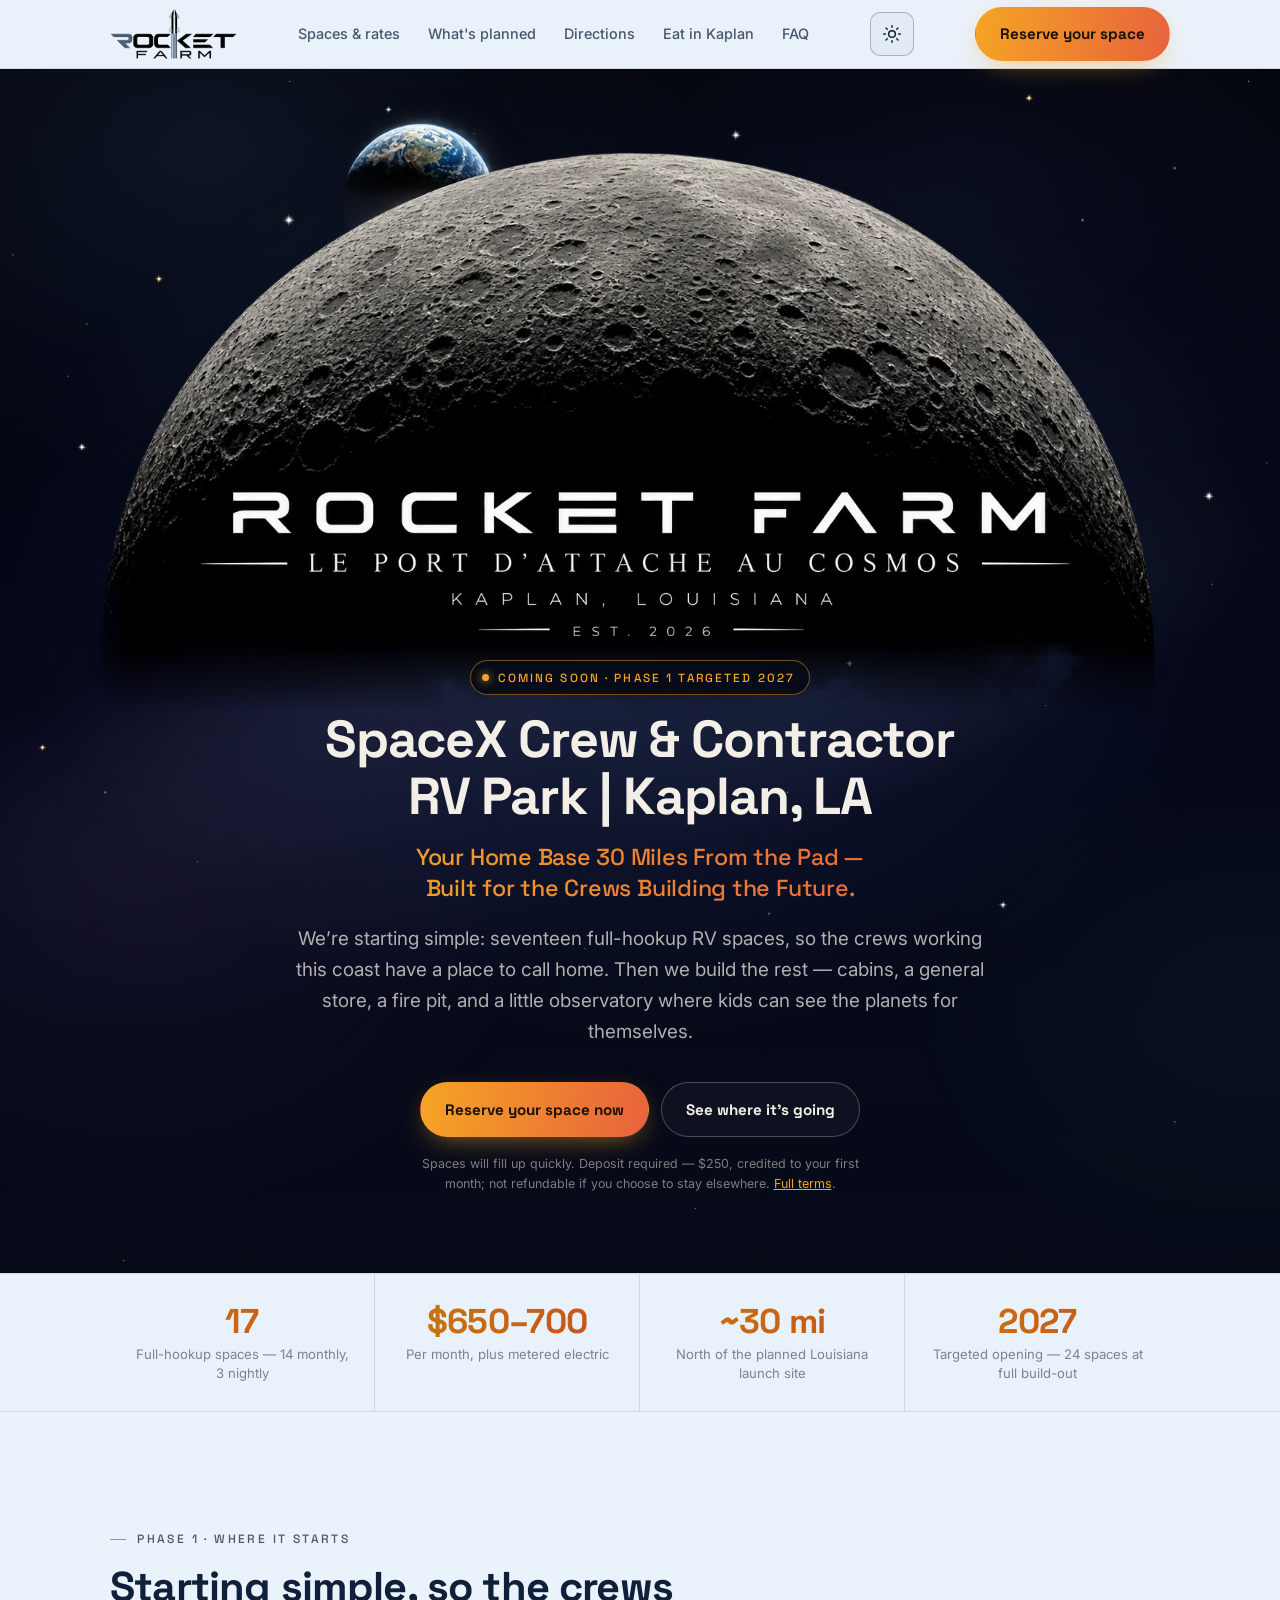
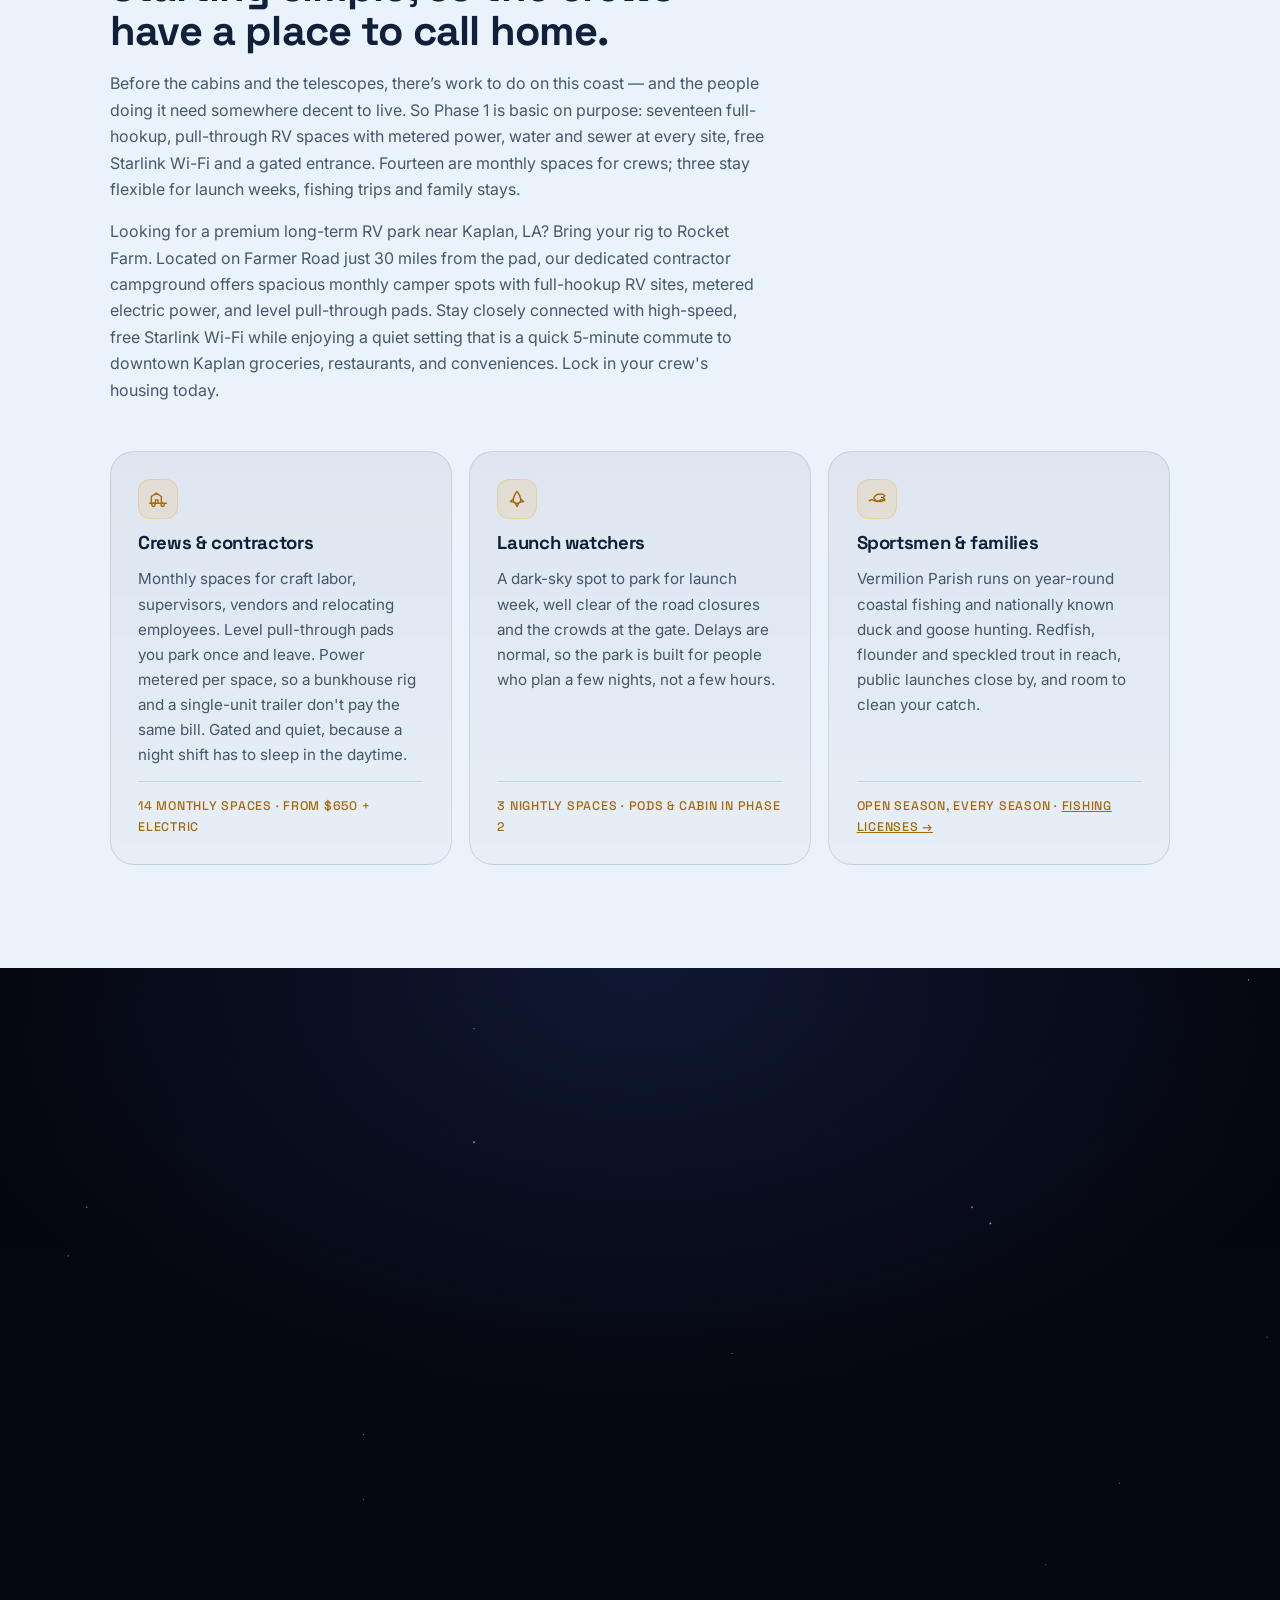
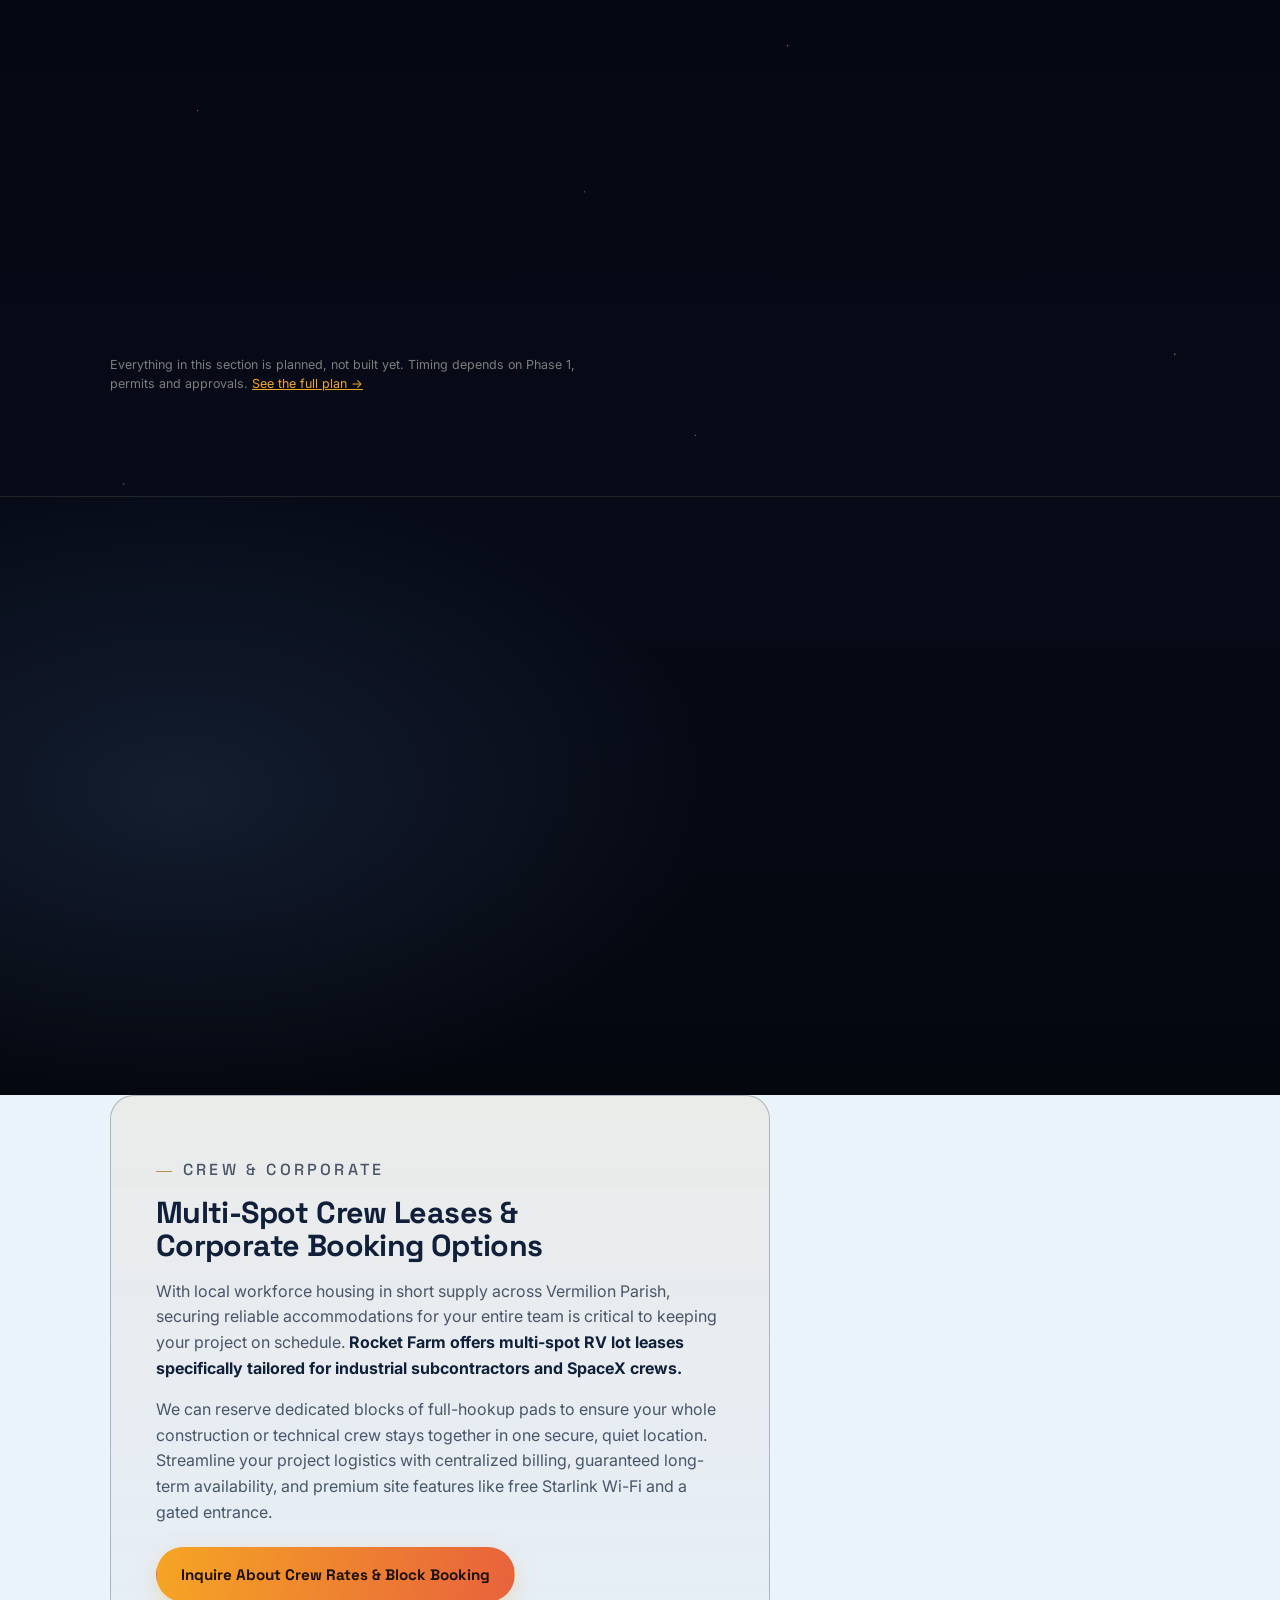
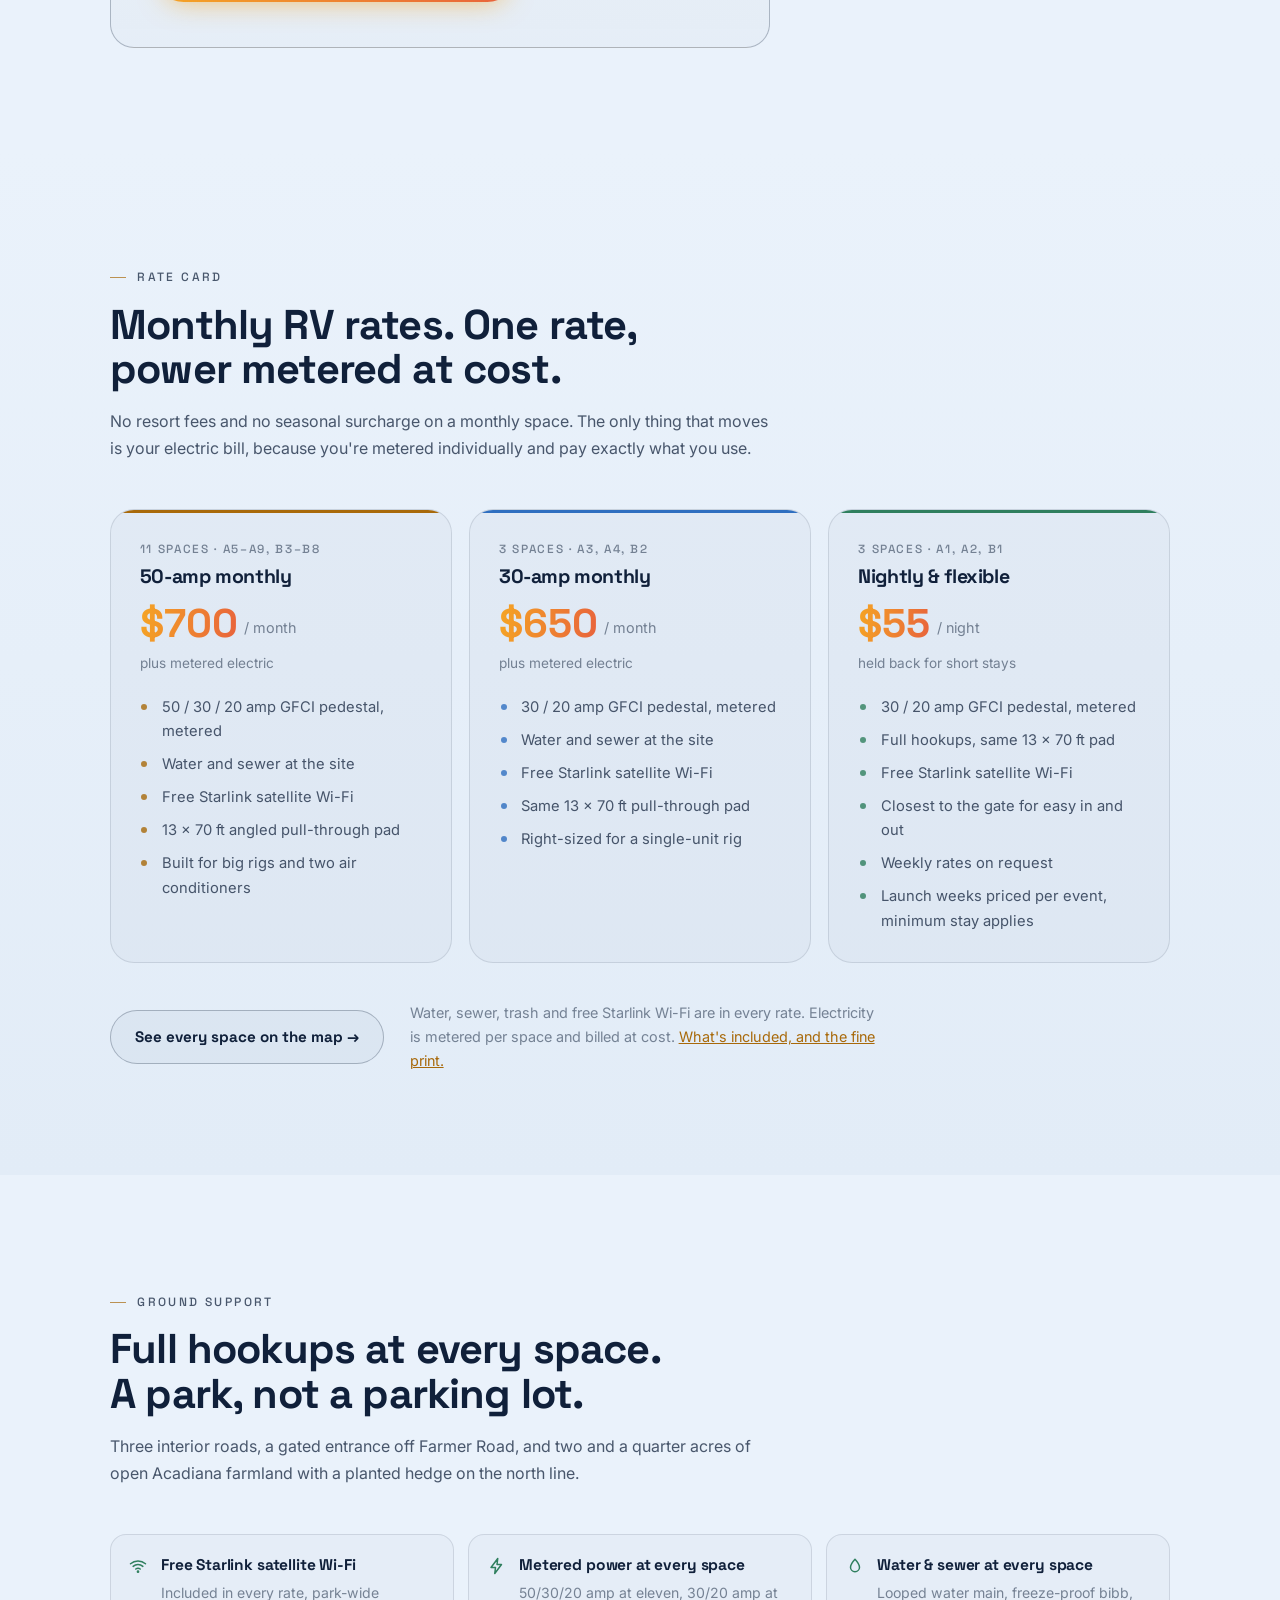
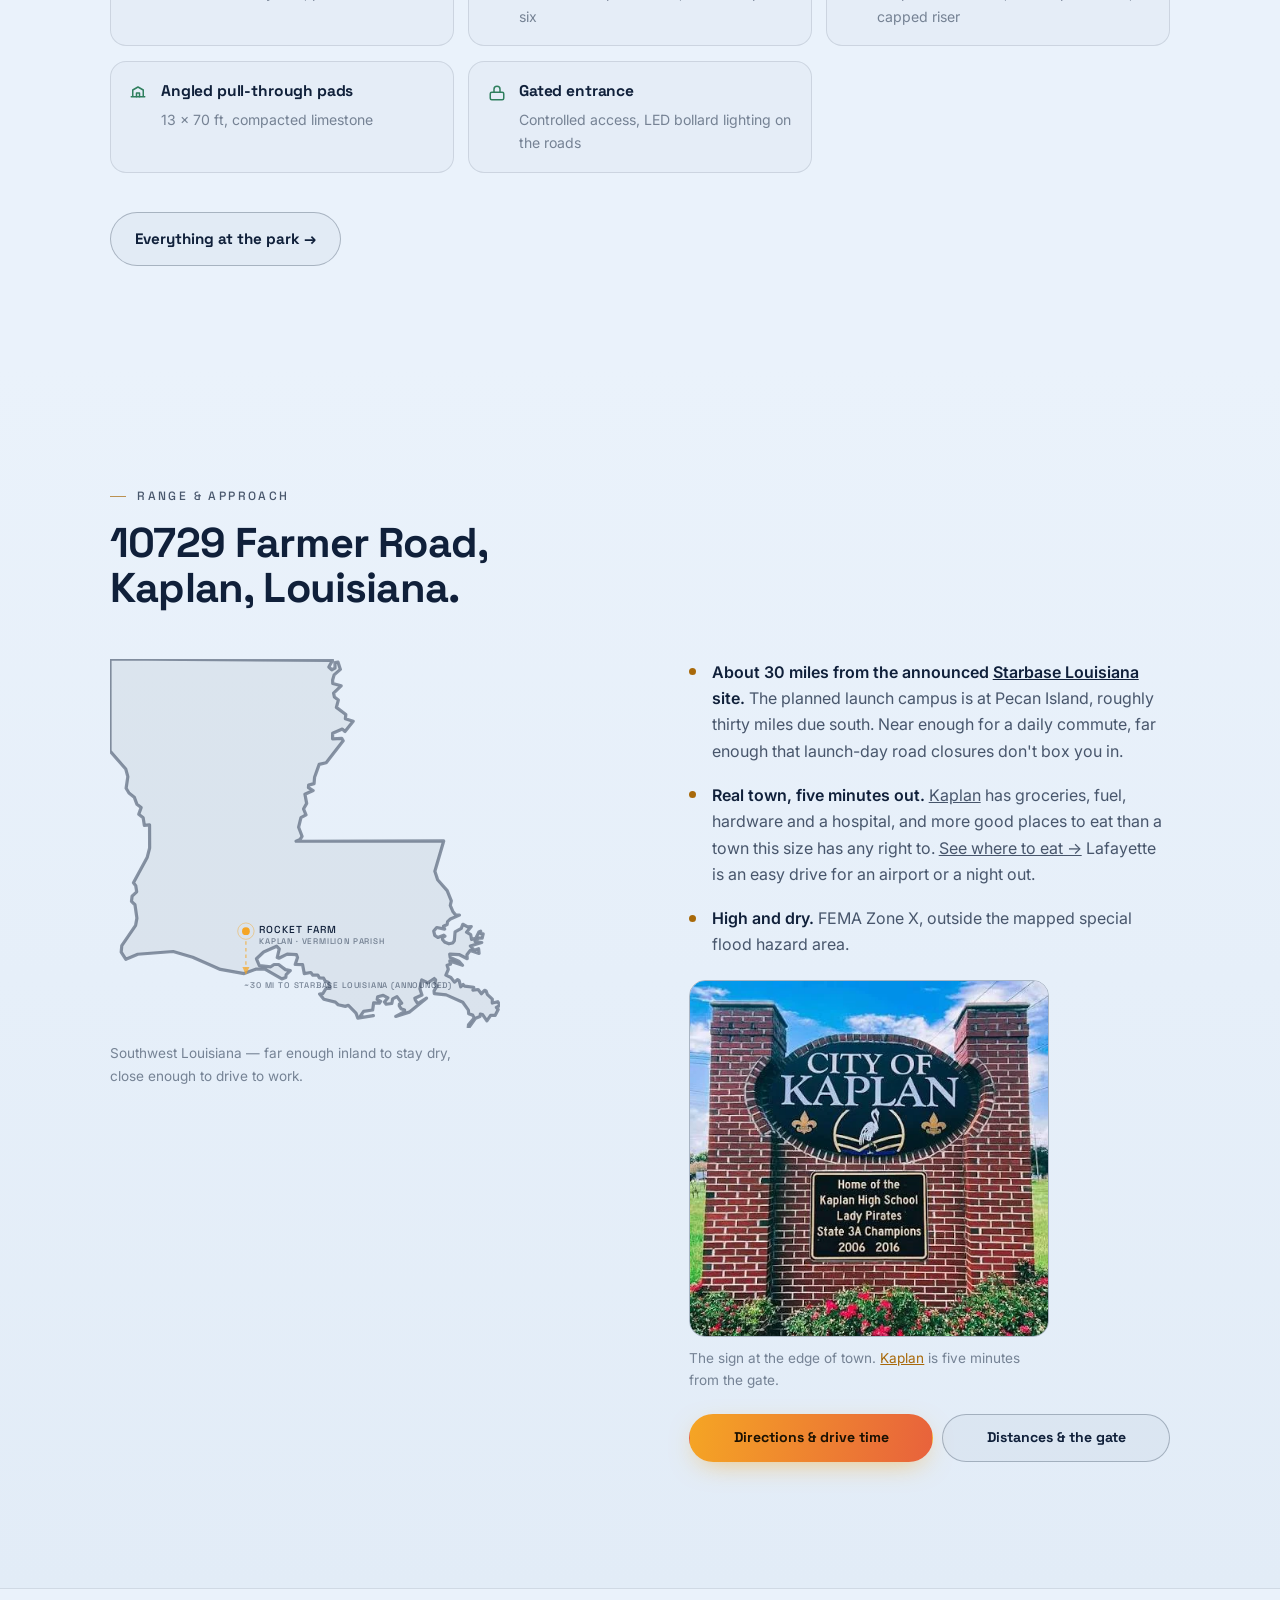
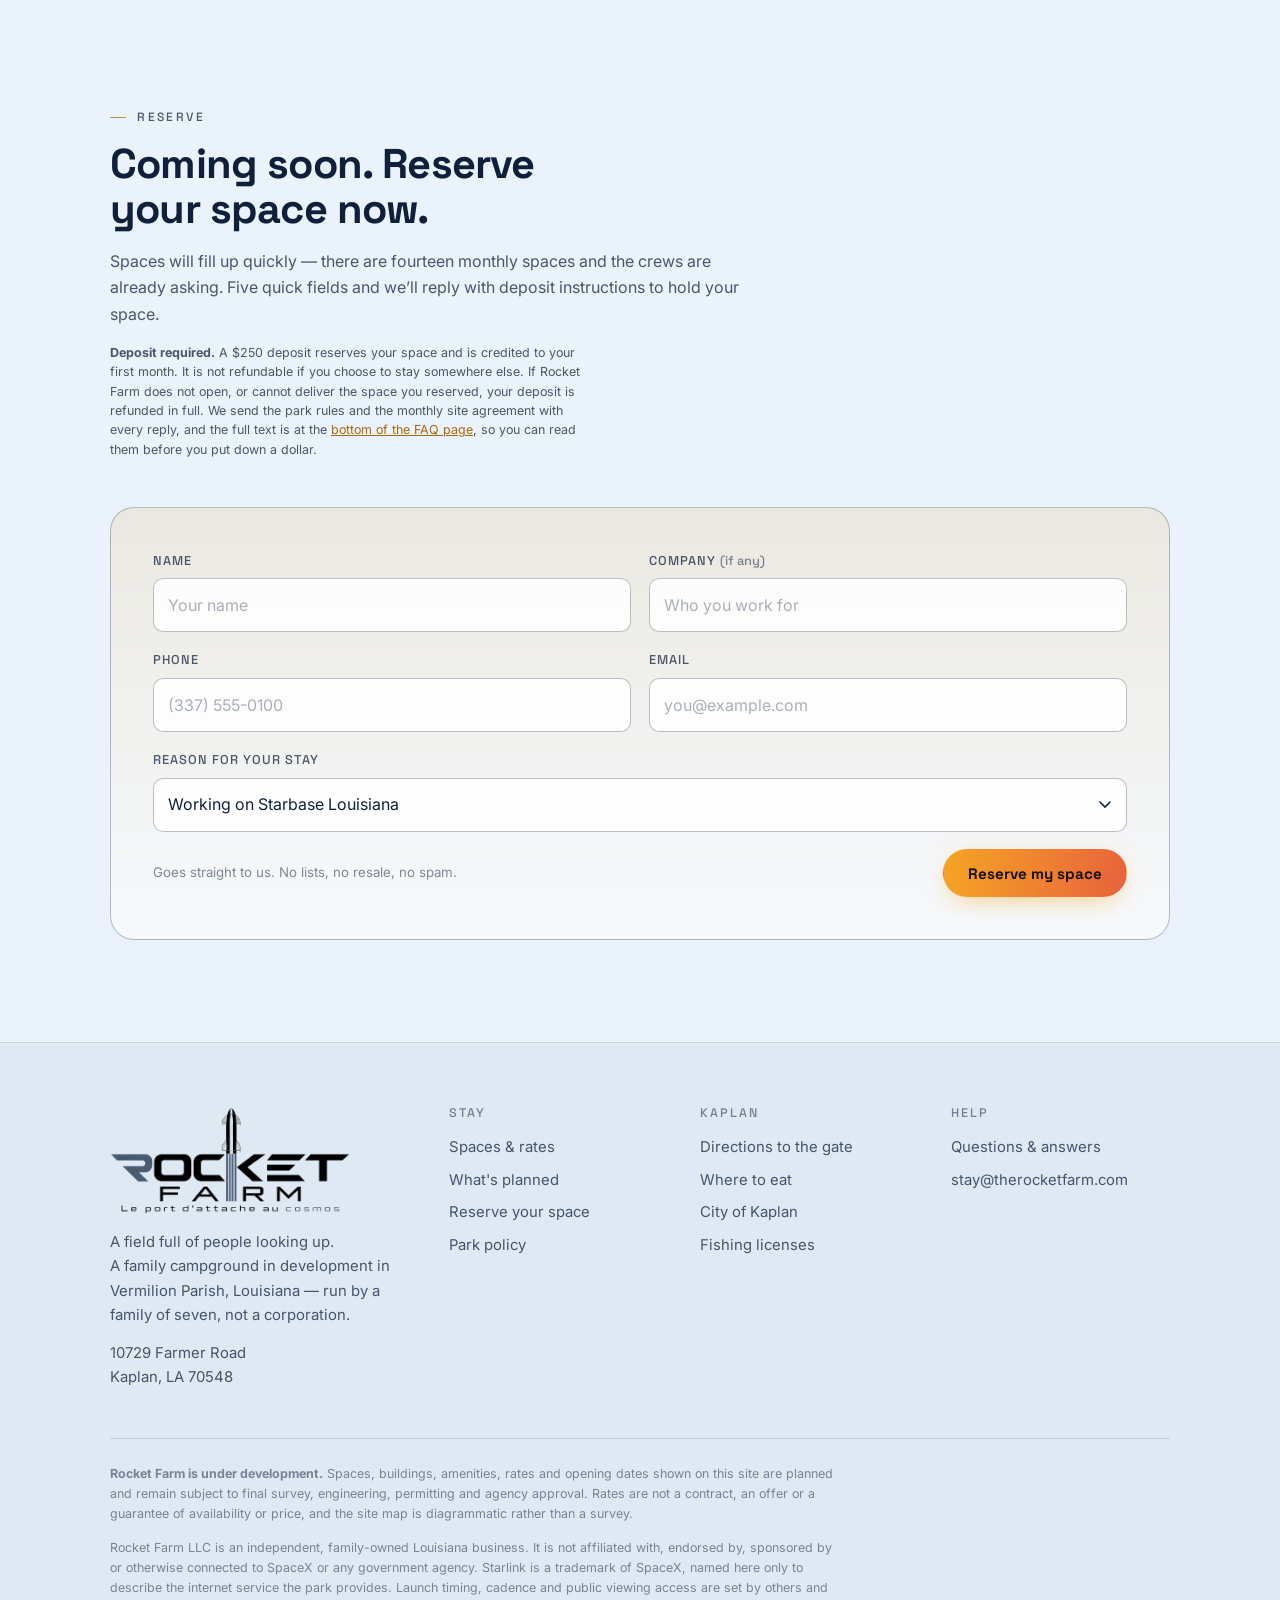
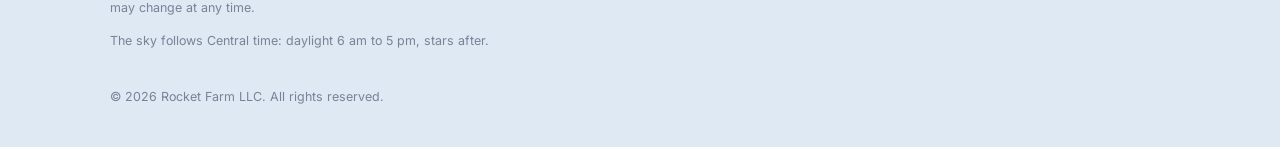
==== commit 9f2ed990: "Redesign the home page around the Moon art and the new logo Hero: the old farm-and-launch scene is r" ====
--- a/index.html
+++ b/index.html
@@ -208,15 +208,7 @@
 <header id="site-header">
   <nav class="wrap nav" aria-label="Primary">
     <a class="wordmark" href="/" aria-label="Rocket Farm home">
-      <svg viewBox="0 0 24 34" role="img" aria-label="Rocket Farm RV Park for SpaceX Contractors in Kaplan Louisiana">
-        <path d="M12 1.6c2.1 4.4 3.1 7.7 3.1 10.9V25H8.9V12.5c0-3.2 1-6.5 3.1-10.9z" fill="#f4efe6"/>
-        <path d="M8.9 19.6 6.1 26.4l2.8-1.7zm6.2 0 2.8 6.8-2.8-1.7z" fill="#f4efe6" opacity=".55"/>
-        <path d="M10.3 25h3.4L12 32.4z" fill="#f5a524"/>
-      </svg>
-      <span class="wordmark-txt">
-        <span class="wordmark-name">Rocket&nbsp;Farm</span>
-        <span class="wordmark-loc">Kaplan, Louisiana</span>
-      </span>
+      <img class="brand-logo" src="/img/logo-mark.webp" width="380" height="150" alt="Rocket Farm RV Park for SpaceX Contractors in Kaplan Louisiana" decoding="async">
     </a>
     <div class="nav-links" id="nav-links">
       <a href="/spaces/">Spaces &amp; rates</a>
@@ -242,13 +234,9 @@
 <!-- /header -->
 
 <main id="main">
-<section class="hero" id="top">
+<section class="hero hero-moon force-night" id="top">
     <div class="sky" aria-hidden="true"></div>
     <div class="stars" aria-hidden="true"></div>
-    <div class="sun" aria-hidden="true"></div>
-    <div class="cloud c1" aria-hidden="true"></div><div class="cloud c2" aria-hidden="true"></div>
-    <div class="cloud c3" aria-hidden="true"></div><div class="cloud c4" aria-hidden="true"></div>
-    <div class="birds" aria-hidden="true"><svg viewBox="0 0 90 30"><path d="M4 14q7-8 14 0"/><path d="M34 8q7-8 14 0"/><path d="M62 18q7-8 14 0"/></svg></div>
     <div class="stars2" aria-hidden="true"></div>
     <div class="stars3" aria-hidden="true"></div>
     <div class="stars4" aria-hidden="true"></div>
@@ -272,15 +260,6 @@
          blinking its way over the right half -->
     <div class="sat-train" aria-hidden="true"><i></i><i></i><i></i><i></i><i></i><i></i><i></i></div>
     <div class="sat-one" aria-hidden="true"></div>
-    <!-- the saucer: darts around the sky, hovers, and now and then drops a
-         beam on the field. Nobody has explained it yet. -->
-    <div class="ufo-scene" aria-hidden="true">
-      <div class="ufo-beam"></div>
-      <svg class="ufo-cow" viewBox="0 0 40 26">
-        <path d="M6 18c-2 0-3-1-3-3v-5c0-2 1-3 3-3h3l3-4h4l2 3h8c3 0 5 2 5 5v6c0 1-1 2-2 2h-1v6h-3v-6H12v6H9v-6z"/>
-        <path d="M32 8l4-2-1 4z"/>
-      </svg>
-    </div>
     <div class="ufo" aria-hidden="true">
       <svg viewBox="0 0 140 56">
         <defs>
@@ -305,237 +284,24 @@
         </g>
       </svg>
     </div>
-    <!-- fireflies along the treeline: it is a Louisiana marsh, after all -->
-    <div class="fireflies" aria-hidden="true">
-      <i class="f1"></i><i class="f2"></i><i class="f3"></i><i class="f4"></i><i class="f5"></i><i class="f6"></i>
-      <i class="f7"></i><i class="f8"></i><i class="f9"></i><i class="f10"></i><i class="f11"></i><i class="f12"></i>
-    </div>
-
-    <div class="launch-smoke" aria-hidden="true"></div>
-    <div class="rf-smokecol" aria-hidden="true">
-      <div class="rf-puff a"></div><div class="rf-puff b"></div><div class="rf-puff c"></div>
-    </div>
-    <div class="launch" aria-hidden="true">
-      <div class="launch-rise">
-        <svg viewBox="0 0 140 900" role="presentation">
-          <defs>
-            <!-- polished stainless barrel: rim light, specular, core, shadow -->
-            <linearGradient id="rfSteel" x1="0" y1="0" x2="1" y2="0">
-              <stop offset="0"    stop-color="#565f6e"/>
-              <stop offset=".06"  stop-color="#8f99a8"/>
-              <stop offset=".17"  stop-color="#c3ccd8"/>
-              <stop offset=".29"  stop-color="#eef2f7"/>
-              <stop offset=".40"  stop-color="#cdd5e0"/>
-              <stop offset=".54"  stop-color="#9ea8b7"/>
-              <stop offset=".70"  stop-color="#798393"/>
-              <stop offset=".86"  stop-color="#5d6674"/>
-              <stop offset="1"    stop-color="#8a94a3"/>
-            </linearGradient>
-            <linearGradient id="rfNose" x1="0" y1="0" x2="1" y2="0">
-              <stop offset="0"   stop-color="#4f5765"/>
-              <stop offset=".3"  stop-color="#b9c2ce"/>
-              <stop offset=".46" stop-color="#e6ebf1"/>
-              <stop offset=".64" stop-color="#a8b2c0"/>
-              <stop offset="1"   stop-color="#5a6270"/>
-            </linearGradient>
-            <linearGradient id="rfShade" x1="0" y1="0" x2="1" y2="0">
-              <stop offset="0"   stop-color="#0b1226" stop-opacity=".34"/>
-              <stop offset=".26" stop-color="#0b1226" stop-opacity="0"/>
-              <stop offset=".74" stop-color="#0b1226" stop-opacity="0"/>
-              <stop offset="1"   stop-color="#0b1226" stop-opacity=".3"/>
-            </linearGradient>
-            <!-- plume: bright blue-white throat, white-hot core, warm mid,
-                 diffuse scattered tail, plus a broad bloom for the light it
-                 throws into the air around it -->
-            <radialGradient id="rfThroat" cx=".5" cy=".5" r=".5">
-              <stop offset="0"   stop-color="#ffffff"/>
-              <stop offset=".3"  stop-color="#e8f4ff"/>
-              <stop offset=".62" stop-color="#ffe7b0" stop-opacity=".8"/>
-              <stop offset="1"   stop-color="#ffb060" stop-opacity="0"/>
-            </radialGradient>
-            <linearGradient id="rfCoreG" x1="0" y1="0" x2="0" y2="1">
-              <stop offset="0"   stop-color="#ffffff"/>
-              <stop offset=".05" stop-color="#eaf5ff"/>
-              <stop offset=".12" stop-color="#fff0d8"/>
-              <stop offset=".26" stop-color="#ffdcae"/>
-              <stop offset=".42" stop-color="#ffb877"/>
-              <stop offset=".60" stop-color="#ff9354" stop-opacity=".95"/>
-              <stop offset=".78" stop-color="#fb7440" stop-opacity=".62"/>
-              <stop offset=".92" stop-color="#ef5f30" stop-opacity=".22"/>
-              <stop offset="1"   stop-color="#e8623c" stop-opacity="0"/>
-            </linearGradient>
-            <linearGradient id="rfMidG" x1="0" y1="0" x2="0" y2="1">
-              <stop offset="0"   stop-color="#fff0d8"/>
-              <stop offset=".2"  stop-color="#ffc48a" stop-opacity="1"/>
-              <stop offset=".48" stop-color="#ff9250" stop-opacity=".9"/>
-              <stop offset=".78" stop-color="#f76d3c" stop-opacity=".5"/>
-              <stop offset="1"   stop-color="#e8623c" stop-opacity="0"/>
-            </linearGradient>
-            <linearGradient id="rfOuterG" x1="0" y1="0" x2="0" y2="1">
-              <stop offset="0"   stop-color="#ffdcac" stop-opacity=".95"/>
-              <stop offset=".3"  stop-color="#ff9a5e" stop-opacity=".7"/>
-              <stop offset=".65" stop-color="#e85b2c" stop-opacity=".34"/>
-              <stop offset="1"   stop-color="#c8431c" stop-opacity="0"/>
-            </linearGradient>
-            <radialGradient id="rfBloom" cx=".5" cy=".5" r=".5">
-              <stop offset="0"   stop-color="#ffb066" stop-opacity=".5"/>
-              <stop offset=".45" stop-color="#ff8f44" stop-opacity=".22"/>
-              <stop offset="1"   stop-color="#e8623c" stop-opacity="0"/>
-            </radialGradient>
-            <filter id="rfBloomF" x="-90%" y="-40%" width="280%" height="190%">
-              <feGaussianBlur stdDeviation="26"/>
-            </filter>
-            <filter id="rfSoftPlume" x="-80%" y="-14%" width="260%" height="140%">
-              <feGaussianBlur stdDeviation="11"/>
-            </filter>
-            <filter id="rfMidPlume" x="-60%" y="-12%" width="220%" height="132%">
-              <feGaussianBlur stdDeviation="5"/>
-            </filter>
-            <filter id="rfCorePlume" x="-50%" y="-10%" width="200%" height="124%">
-              <feGaussianBlur stdDeviation="1.8"/>
-            </filter>
-            <filter id="rfThroatF" x="-140%" y="-140%" width="380%" height="380%">
-              <feGaussianBlur stdDeviation="7"/>
-            </filter>
-          </defs>
-
-          <!-- ============ PLUME (drawn first; the skirt overlaps its mouth) -->
-          <g class="rf-plume">
-            <g class="rf-plume-far">
-              <!-- broad bloom: the light the plume throws into the air -->
-              <ellipse cx="70" cy="650" rx="86" ry="150" fill="url(#rfBloom)" filter="url(#rfBloomF)"/>
-              <!-- diffuse outer tail, flaring as it expands into thinner air -->
-              <path filter="url(#rfSoftPlume)" fill="url(#rfOuterG)"
-                    d="M50 556 C40 640 27 730 12 894 L128 894 C113 730 100 640 90 556 Z"/>
-              <!-- warm mid plume -->
-              <path filter="url(#rfMidPlume)" fill="url(#rfMidG)"
-                    d="M56 556 C50 628 43 700 34 836 L106 836 C97 700 90 628 84 556 Z"/>
-            </g>
-            <g class="rf-core">
-              <!-- white-hot core -->
-              <path filter="url(#rfCorePlume)" fill="url(#rfCoreG)"
-                    d="M61 554 C59 610 57 662 53 768 L87 768 C83 662 81 610 79 554 Z"/>
-              <!-- shock diamonds, tight and bright near the throat -->
-              <g fill="#ffffff">
-                <ellipse cx="70" cy="584" rx="8.2" ry="4.4" opacity=".95"/>
-                <ellipse cx="70" cy="606" rx="7" ry="3.8" opacity=".88"/>
-                <ellipse cx="70" cy="628" rx="5.9" ry="3.2" opacity=".78"/>
-                <ellipse cx="70" cy="652" rx="4.8" ry="2.7" opacity=".66"/>
-                <ellipse cx="70" cy="678" rx="3.8" ry="2.2" opacity=".5"/>
-                <ellipse cx="70" cy="706" rx="2.9" ry="1.7" opacity=".34"/>
-              </g>
-              <!-- throat: the hottest, tightest point, right at the bells -->
-              <ellipse cx="70" cy="578" rx="27" ry="12" fill="url(#rfThroat)" opacity=".8" filter="url(#rfThroatF)"/>
-              <ellipse cx="70" cy="574" rx="11" ry="5" fill="#ffffff" opacity=".9" filter="url(#rfCorePlume)"/>
-            </g>
-          </g>
-            </g>
-          </g>
-
-          <!-- ============ VEHICLE -->
-          <!-- aft fins, behind the barrel -->
-          <path d="M22 436 L2 556 L22 540 Z" fill="#7d8797"/>
-          <path d="M118 436 L138 556 L118 540 Z" fill="#5e6776"/>
-          <!-- nose cone -->
-          <path d="M70 18 C92 62 108 110 108 154 L32 154 C32 110 48 62 70 18 Z" fill="url(#rfNose)"/>
-          <!-- barrel -->
-          <rect x="32" y="152" width="76" height="390" fill="url(#rfSteel)"/>
-          <!-- weld rings: a light/dark pair each, like rolled stainless -->
-          <g opacity=".5">
-            <path d="M32 190h76M32 228h76M32 266h76M32 304h76M32 342h76M32 380h76M32 418h76M32 456h76M32 494h76"
-                  stroke="#4b5462" stroke-width="1.5"/>
-            <path d="M32 192h76M32 230h76M32 268h76M32 306h76M32 344h76M32 382h76M32 420h76M32 458h76M32 496h76"
-                  stroke="#f0f4f9" stroke-width=".8" opacity=".5"/>
-          </g>
-          <!-- environment shading down both limbs -->
-          <rect x="32" y="152" width="76" height="390" fill="url(#rfShade)"/>
-          <path d="M70 18 C92 62 108 110 108 154 L32 154 C32 110 48 62 70 18 Z" fill="url(#rfShade)" opacity=".38"/>
-          <!-- aft engine bay -->
-          <rect x="32" y="500" width="76" height="42" fill="#3f4756"/>
-          <rect x="32" y="500" width="76" height="42" fill="url(#rfShade)" opacity=".8"/>
-          <!-- skirt + engine bells -->
-          <path d="M33 542 L107 542 L101 562 L39 562 Z" fill="#2f3542"/>
-          <g fill="#242a35">
-            <path d="M42 562 h13 l2 12 h-17 Z"/>
-            <path d="M58 562 h13 l2 12 h-17 Z"/>
-            <path d="M74 562 h13 l2 12 h-17 Z"/>
-          </g>
-          <!-- light spill from the plume onto the skirt and engine bay -->
-          <ellipse cx="70" cy="550" rx="50" ry="20" fill="#ff9c50" opacity=".62" filter="url(#rfMidPlume)"/>
-          <ellipse cx="70" cy="564" rx="34" ry="11" fill="#ffd9a2" opacity=".8" filter="url(#rfMidPlume)"/>
-        </svg>
-      </div>
-    </div>
-
-    <div class="hero-veil" aria-hidden="true"></div>
-
-    <div class="sky-bodies" aria-hidden="true">
-      <!-- Moon: NASA/GSFC Scientific Visualization Studio (public domain),
-           cropped to the disc with a feathered alpha edge. -->
-      <div class="moon">
-        <img src="/img/moon.webp" width="360" height="360" alt="" decoding="async">
-        <svg class="moon-base" viewBox="0 0 360 360">
-          <g opacity=".92">
-            <path d="M126 118h34v-7h-34z" fill="#3b3a36"/>
-            <path d="M164 118h18v-5h-18z" fill="#333230"/>
-            <path d="M141 111V90" stroke="#3b3a36" stroke-width="2.4"/>
-            <circle cx="141" cy="87" r="2.8" fill="#f5a524"/>
-            <circle cx="133" cy="114.5" r="1.7" fill="#ffd79a"/>
-            <circle cx="147" cy="114.5" r="1.7" fill="#ffd79a"/>
-            <circle cx="172" cy="115.5" r="1.5" fill="#ffd79a"/>
-          </g>
-        </svg>
-      </div>
-
-      <!-- Mars: NASA/JPL global colour view PIA00407 (public domain) -->
-      <div class="mars">
-        <img src="/img/mars.webp" width="220" height="220" alt="" decoding="async">
-        <span class="mars-term"></span>
-      </div>
-    </div>
-
-    <svg class="horizon" viewBox="0 0 1440 150" preserveAspectRatio="none" aria-hidden="true">
-      <path d="M0 108c120-3 240 2 360 0s240-4 360-1 240 3 360 0 240-3 360-1v44H0z" fill="#05080f"/>
-    </svg>
-
-    <!-- foreground: open Acadiana farmland. Rice levees running to the horizon,
-         green irrigation ditches, a fence line, grain bins and a farmhouse
-         light far off, an egret in the near ditch. -->
-    <div class="fields" aria-hidden="true">
-      <svg viewBox="0 0 1440 230" preserveAspectRatio="xMinYMax slice">
-        <path class="farline" d="M20.0 118.0 L26.2 109.9 L32.3 111.7 L38.5 111.5 L44.7 111.2 L50.8 112.7 L57.0 118.0Z M143.3 118.0 L150.7 112.2 L158.1 111.3 L165.5 112.2 L172.9 109.1 L180.4 109.6 L187.8 118.0Z M222.4 118.0 L232.2 108.9 L242.1 109.1 L252.0 111.3 L261.9 112.0 L271.7 109.5 L281.6 118.0Z M318.2 118.0 L322.5 114.4 L326.8 113.1 L331.2 113.2 L335.5 112.0 L339.8 112.9 L344.2 118.0Z M444.6 118.0 L451.1 111.2 L457.6 111.9 L464.1 109.0 L470.6 109.0 L477.1 109.7 L483.6 118.0Z M591.4 118.0 L596.7 113.7 L601.9 114.3 L607.1 112.3 L612.3 113.3 L617.5 112.1 L622.7 118.0Z M695.2 118.0 L704.9 112.5 L714.6 111.5 L724.3 108.3 L734.0 110.3 L743.7 108.0 L753.4 118.0Z M827.2 118.0 L830.7 110.1 L834.2 112.1 L837.7 112.8 L841.2 111.9 L844.7 109.4 L848.2 118.0Z M961.6 118.0 L965.4 114.1 L969.3 114.3 L973.1 112.1 L976.9 113.9 L980.7 112.8 L984.6 118.0Z M1063.8 118.0 L1068.1 112.3 L1072.5 110.1 L1076.8 112.3 L1081.1 111.1 L1085.5 111.9 L1089.8 118.0Z M1149.5 118.0 L1159.3 111.3 L1169.1 108.7 L1178.9 111.7 L1188.7 110.9 L1198.5 108.8 L1208.2 118.0Z M1308.8 118.0 L1312.6 110.9 L1316.3 110.7 L1320.0 108.2 L1323.7 110.4 L1327.4 110.5 L1331.1 118.0Z M1369.1 118.0 L1372.8 112.4 L1376.4 111.0 L1380.0 111.9 L1383.7 111.6 L1387.3 109.7 L1390.9 118.0Z"/>
-        <rect class="land" x="0" y="118" width="1440" height="112"/>
-        <path class="rows" d="M680.0 124 L-1600.0 230 M684.0 124 L-1482.0 230 M688.0 124 L-1364.0 230 M692.0 124 L-1246.0 230 M696.0 124 L-1128.0 230 M700.0 124 L-1010.0 230 M704.0 124 L-892.0 230 M708.0 124 L-774.0 230 M712.0 124 L-656.0 230 M716.0 124 L-538.0 230 M720.0 124 L-420.0 230 M724.0 124 L-302.0 230 M728.0 124 L-184.0 230 M732.0 124 L-66.0 230 M736.0 124 L52.0 230 M740.0 124 L170.0 230 M744.0 124 L288.0 230 M748.0 124 L406.0 230 M752.0 124 L524.0 230 M756.0 124 L642.0 230 M760.0 124 L760.0 230 M764.0 124 L878.0 230 M768.0 124 L996.0 230 M772.0 124 L1114.0 230 M776.0 124 L1232.0 230 M780.0 124 L1350.0 230 M784.0 124 L1468.0 230 M788.0 124 L1586.0 230 M792.0 124 L1704.0 230 M796.0 124 L1822.0 230 M800.0 124 L1940.0 230 M804.0 124 L2058.0 230 M808.0 124 L2176.0 230 M812.0 124 L2294.0 230 M816.0 124 L2412.0 230 M820.0 124 L2530.0 230 M824.0 124 L2648.0 230 M828.0 124 L2766.0 230 M832.0 124 L2884.0 230 M836.0 124 L3002.0 230 M840.0 124 L3120.0 230"/>
-        <g class="ditches"><rect class="ditch" x="0" y="140" width="1440" height="4"/><rect class="ditch-edge" x="0" y="139" width="1440" height="1"/><rect class="ditch-shine" x="0" y="141" width="1440" height="2"/><rect class="ditch" x="0" y="176" width="1440" height="7"/><rect class="ditch-edge" x="0" y="175" width="1440" height="1"/><rect class="ditch-shine" x="0" y="177" width="1440" height="5"/><rect class="ditch" x="0" y="222" width="1440" height="11"/><rect class="ditch-edge" x="0" y="221" width="1440" height="1"/><rect class="ditch-shine" x="0" y="223" width="1440" height="9"/></g>
-        <path class="ditch" d="M842 122 L868 122 L1010 230 L972 230 Z"/>
-        <path class="fence" d="M24 226 V212 M70 226 V211 M116 226 V210 M162 226 V212 M208 226 V211 M254 226 V210 M300 226 V212 M346 226 V211 M392 226 V210 M438 226 V212 M484 226 V211 M530 226 V210 M576 226 V212 M622 226 V211 M668 226 V210 M714 226 V212 M760 226 V211 M806 226 V210 M852 226 V212 M898 226 V211 M944 226 V210 M990 226 V212 M1036 226 V211 M1082 226 V210 M1128 226 V212 M1174 226 V211 M1220 226 V210 M1266 226 V212 M1312 226 V211 M1358 226 V210 M1404 226 V212"/>
-        <path class="wire" d="M0 214 Q 720 217 1440 214"/>
-        <path class="pole" d="M180 158 V92 M172 98 h16 M470 158 V92 M462 98 h16 M760 158 V92 M752 98 h16 M1050 158 V92 M1042 98 h16 M1340 158 V92 M1332 98 h16"/>
-        <path class="wire thin" d="M180 98 Q 325 104 470 98 M470 98 Q 615 104 760 98 M760 98 Q 905 104 1050 98 M1050 98 Q 1195 104 1340 98"/>
-        <g class="bins"><path d="M1200 118 v-22 h30 v22z M1200 96 l15 -9 15 9z M1236 118 v-18 h24 v18z M1236 100 l12 -7 12 7z"/></g>
-<g class="house"><path d="M1290 118 v-16 h34 v16z M1288 102 l19 -12 19 12z M1300 118 v-8 h6 v8z"/><rect class="window" x="1309" y="107" width="5" height="5"/></g>
-        <g class="pump"><path d="M600 176 v-14 h18 v14z M598 162 l11 -7 11 7z M612 176 v-24 h2 v24z"/></g>
-        <g class="egret"><path d="M330 204 c-5 0-8 4-8 8 0 5 5 8 11 8h4l-3 5 1 1 4-5 2 0-1 5h1l2-5c6-1 11-5 11-10 0-3-2-6-4-7-2-4-6-6-11-6-2 0-4 1-6 2v-13c0-3 2-6 5-7l7-3-1-2-9 3c-4 2-6 5-6 9v14h-2z"/><path d="M340 220 v15 M345 220 v15" stroke-width="1.4"/></g>
-        <g class="tufts"><path class="tuft" style="animation-delay:0.9s" d="M10.9 230 l-3 -11.9 M10.9 230 l0 -14.9 M10.9 230 l3 -12.7"/><path class="tuft" style="animation-delay:4.1s" d="M33.8 230 l-3 -12.2 M33.8 230 l0 -15.3 M33.8 230 l3 -13.0"/><path class="tuft" style="animation-delay:3.7s" d="M63.0 230 l-3 -7.6 M63.0 230 l0 -9.5 M63.0 230 l3 -8.1"/><path class="tuft" style="animation-delay:4.8s" d="M99.3 230 l-3 -7.7 M99.3 230 l0 -9.6 M99.3 230 l3 -8.1"/><path class="tuft" style="animation-delay:2.1s" d="M126.6 230 l-3 -10.3 M126.6 230 l0 -12.8 M126.6 230 l3 -10.9"/><path class="tuft" style="animation-delay:4.8s" d="M145.2 230 l-3 -6.6 M145.2 230 l0 -8.3 M145.2 230 l3 -7.1"/><path class="tuft" style="animation-delay:1.3s" d="M174.9 230 l-3 -10.9 M174.9 230 l0 -13.6 M174.9 230 l3 -11.6"/><path class="tuft" style="animation-delay:1.5s" d="M209.9 230 l-3 -10.2 M209.9 230 l0 -12.8 M209.9 230 l3 -10.9"/><path class="tuft" style="animation-delay:0.3s" d="M230.1 230 l-3 -11.0 M230.1 230 l0 -13.8 M230.1 230 l3 -11.7"/><path class="tuft" style="animation-delay:4.3s" d="M258.7 230 l-3 -10.0 M258.7 230 l0 -12.5 M258.7 230 l3 -10.6"/><path class="tuft" style="animation-delay:4.6s" d="M291.4 230 l-3 -8.2 M291.4 230 l0 -10.2 M291.4 230 l3 -8.7"/><path class="tuft" style="animation-delay:1.3s" d="M314.4 230 l-3 -6.5 M314.4 230 l0 -8.1 M314.4 230 l3 -6.9"/><path class="tuft" style="animation-delay:0.9s" d="M345.3 230 l-3 -6.8 M345.3 230 l0 -8.5 M345.3 230 l3 -7.2"/><path class="tuft" style="animation-delay:0.7s" d="M372.4 230 l-3 -10.1 M372.4 230 l0 -12.6 M372.4 230 l3 -10.7"/><path class="tuft" style="animation-delay:4.9s" d="M400.3 230 l-3 -12.1 M400.3 230 l0 -15.1 M400.3 230 l3 -12.9"/><path class="tuft" style="animation-delay:2.9s" d="M431.9 230 l-3 -10.8 M431.9 230 l0 -13.5 M431.9 230 l3 -11.5"/><path class="tuft" style="animation-delay:0.1s" d="M453.7 230 l-3 -6.6 M453.7 230 l0 -8.3 M453.7 230 l3 -7.0"/><path class="tuft" style="animation-delay:4.8s" d="M490.9 230 l-3 -10.9 M490.9 230 l0 -13.6 M490.9 230 l3 -11.6"/><path class="tuft" style="animation-delay:2.4s" d="M508.3 230 l-3 -10.5 M508.3 230 l0 -13.1 M508.3 230 l3 -11.1"/><path class="tuft" style="animation-delay:5.0s" d="M544.8 230 l-3 -8.4 M544.8 230 l0 -10.6 M544.8 230 l3 -9.0"/><path class="tuft" style="animation-delay:3.7s" d="M564.9 230 l-3 -9.9 M564.9 230 l0 -12.4 M564.9 230 l3 -10.5"/><path class="tuft" style="animation-delay:3.5s" d="M602.8 230 l-3 -11.1 M602.8 230 l0 -13.9 M602.8 230 l3 -11.8"/><path class="tuft" style="animation-delay:1.8s" d="M629.5 230 l-3 -12.3 M629.5 230 l0 -15.3 M629.5 230 l3 -13.0"/><path class="tuft" style="animation-delay:4.4s" d="M656.2 230 l-3 -12.2 M656.2 230 l0 -15.2 M656.2 230 l3 -12.9"/><path class="tuft" style="animation-delay:4.3s" d="M681.0 230 l-3 -11.5 M681.0 230 l0 -14.3 M681.0 230 l3 -12.2"/><path class="tuft" style="animation-delay:1.9s" d="M710.9 230 l-3 -10.4 M710.9 230 l0 -13.0 M710.9 230 l3 -11.0"/><path class="tuft" style="animation-delay:0.4s" d="M739.0 230 l-3 -10.3 M739.0 230 l0 -12.9 M739.0 230 l3 -10.9"/><path class="tuft" style="animation-delay:4.4s" d="M767.7 230 l-3 -12.8 M767.7 230 l0 -15.9 M767.7 230 l3 -13.6"/><path class="tuft" style="animation-delay:3.7s" d="M796.7 230 l-3 -8.9 M796.7 230 l0 -11.1 M796.7 230 l3 -9.4"/><path class="tuft" style="animation-delay:4.2s" d="M823.0 230 l-3 -9.2 M823.0 230 l0 -11.5 M823.0 230 l3 -9.8"/><path class="tuft" style="animation-delay:0.1s" d="M845.0 230 l-3 -11.2 M845.0 230 l0 -14.0 M845.0 230 l3 -11.9"/><path class="tuft" style="animation-delay:1.2s" d="M879.2 230 l-3 -9.5 M879.2 230 l0 -11.8 M879.2 230 l3 -10.1"/><path class="tuft" style="animation-delay:3.1s" d="M908.4 230 l-3 -9.6 M908.4 230 l0 -12.0 M908.4 230 l3 -10.2"/><path class="tuft" style="animation-delay:0.1s" d="M939.0 230 l-3 -8.0 M939.0 230 l0 -10.0 M939.0 230 l3 -8.5"/><path class="tuft" style="animation-delay:1.0s" d="M959.6 230 l-3 -10.7 M959.6 230 l0 -13.4 M959.6 230 l3 -11.4"/><path class="tuft" style="animation-delay:3.3s" d="M986.0 230 l-3 -12.2 M986.0 230 l0 -15.2 M986.0 230 l3 -13.0"/><path class="tuft" style="animation-delay:1.6s" d="M1017.3 230 l-3 -12.1 M1017.3 230 l0 -15.1 M1017.3 230 l3 -12.9"/><path class="tuft" style="animation-delay:2.2s" d="M1048.0 230 l-3 -7.7 M1048.0 230 l0 -9.6 M1048.0 230 l3 -8.1"/><path class="tuft" style="animation-delay:4.4s" d="M1077.7 230 l-3 -12.3 M1077.7 230 l0 -15.3 M1077.7 230 l3 -13.0"/><path class="tuft" style="animation-delay:1.6s" d="M1100.6 230 l-3 -10.1 M1100.6 230 l0 -12.7 M1100.6 230 l3 -10.8"/><path class="tuft" style="animation-delay:4.2s" d="M1125.6 230 l-3 -9.6 M1125.6 230 l0 -12.0 M1125.6 230 l3 -10.2"/><path class="tuft" style="animation-delay:4.8s" d="M1162.2 230 l-3 -11.0 M1162.2 230 l0 -13.7 M1162.2 230 l3 -11.6"/><path class="tuft" style="animation-delay:2.3s" d="M1183.3 230 l-3 -7.5 M1183.3 230 l0 -9.4 M1183.3 230 l3 -8.0"/><path class="tuft" style="animation-delay:2.1s" d="M1211.3 230 l-3 -7.8 M1211.3 230 l0 -9.7 M1211.3 230 l3 -8.3"/><path class="tuft" style="animation-delay:1.6s" d="M1243.5 230 l-3 -9.6 M1243.5 230 l0 -12.0 M1243.5 230 l3 -10.2"/><path class="tuft" style="animation-delay:2.3s" d="M1274.1 230 l-3 -12.7 M1274.1 230 l0 -15.9 M1274.1 230 l3 -13.5"/><path class="tuft" style="animation-delay:4.4s" d="M1292.9 230 l-3 -6.6 M1292.9 230 l0 -8.3 M1292.9 230 l3 -7.0"/><path class="tuft" style="animation-delay:2.9s" d="M1320.5 230 l-3 -10.9 M1320.5 230 l0 -13.7 M1320.5 230 l3 -11.6"/><path class="tuft" style="animation-delay:0.1s" d="M1351.7 230 l-3 -11.5 M1351.7 230 l0 -14.3 M1351.7 230 l3 -12.2"/><path class="tuft" style="animation-delay:0.1s" d="M1377.6 230 l-3 -9.3 M1377.6 230 l0 -11.6 M1377.6 230 l3 -9.9"/><path class="tuft" style="animation-delay:0.7s" d="M1414.0 230 l-3 -7.9 M1414.0 230 l0 -9.9 M1414.0 230 l3 -8.4"/><path class="tuft" style="animation-delay:2.2s" d="M1432.6 230 l-3 -10.4 M1432.6 230 l0 -13.0 M1432.6 230 l3 -11.1"/></g>
-      </svg>
-    </div>
-    <div class="mist" aria-hidden="true"></div>
-    <div class="mist mist2" aria-hidden="true"></div>
-
-    <div class="wrap">
-     <div class="hero-copy">
+
+    <div class="moon-stage">
+      <img class="moon-art" src="/img/rocket-farm-moon.webp"
+           srcset="/img/rocket-farm-moon-900.webp 900w, /img/rocket-farm-moon.webp 1536w"
+           sizes="(max-width: 760px) 128vw, min(1120px, 100vw)"
+           width="1536" height="855" fetchpriority="high" decoding="async"
+           alt="Rocket Farm, le port d&rsquo;attache au cosmos. Kaplan, Louisiana, established 2026, lettered across the Moon with the Earth rising over its edge.">
+    </div>
+
+    <div class="wrap">
+     <div class="hero-copy hero-copy-moon">
       <p class="soon"><span class="soon-dot" aria-hidden="true"></span><span class="soon-long">Coming soon &middot; Phase 1 targeted 2027</span><span class="soon-short">Coming soon &middot; 2027</span></p>
       <h1>SpaceX Crew &amp; Contractor RV Park | Kaplan, LA</h1>
       <h2 class="tagline">Your Home Base 30 Miles From the Pad — Built for the Crews Building the Future.</h2>
-      <p class="lede">Looking for a premium long-term RV park near Kaplan, LA? Bring your rig to Rocket Farm. Located on Farmer Road just 30 miles from the pad, our dedicated contractor campground offers spacious monthly camper spots with full-hookup RV sites, metered electric power, and level pull-through pads. Stay closely connected with high-speed, free Starlink Wi-Fi while enjoying a quiet setting that is a quick 5-minute commute to downtown Kaplan groceries, restaurants, and conveniences. Lock in your crew's housing today.</p>
-      <ul class="tags">
-        <li>Stay</li>
-        <li>Watch</li>
-        <li>Explore</li>
-      </ul>
+      <p class="hero-intro">We&rsquo;re starting simple: seventeen full-hookup RV spaces, so the crews working this coast have a place to call home. Then we build the rest &mdash; cabins, a general store, a fire pit, and a little observatory where kids can see the planets for themselves.</p>
       <div class="hero-cta">
         <a class="btn btn-primary" href="#reserve">Reserve your space now</a>
-        <a class="btn btn-ghost" href="/spaces/">See every space &amp; rate</a>
+        <a class="btn btn-ghost" href="#dream">See where it&rsquo;s going</a>
       </div>
       <p class="fine hero-fine">Spaces will fill up quickly. Deposit required &mdash; $250, credited to your first month; not refundable if you choose to stay elsewhere. <a href="#reserve">Full terms</a>.</p>
      </div>
@@ -548,7 +314,7 @@
         <div class="stat"><div class="stat-num">17</div><div class="stat-label">Full-hookup spaces &mdash; 14 monthly, 3 nightly</div></div>
         <div class="stat"><div class="stat-num">$650&ndash;700</div><div class="stat-label">Per month, plus metered electric</div></div>
         <div class="stat"><div class="stat-num">~30 mi</div><div class="stat-label">North of the planned Louisiana launch site</div></div>
-        <div class="stat"><div class="stat-num">2027</div><div class="stat-label">Targeted opening &mdash; 23 spaces after Phase&nbsp;2</div></div>
+        <div class="stat"><div class="stat-num">2027</div><div class="stat-label">Targeted opening &mdash; 24 spaces at full build-out</div></div>
       </div>
     </div>
   </section>
@@ -556,9 +322,10 @@
 <section class="band" id="who">
     <div class="wrap">
       <div class="head reveal">
-        <p class="eyebrow">Crew manifest</p>
-        <h2>Monthly RV spaces for crews first. Everybody else welcome.</h2>
-        <p>Fourteen of the seventeen spaces are set aside for people working in the area on a monthly basis — that is who this park is for today. The three flexible spaces handle launch weeks, fishing trips and family stays without ever taking a space out from under someone who lives here.</p>
+        <p class="eyebrow">Phase 1 &middot; Where it starts</p>
+        <h2>Starting simple, so the crews have a place to call home.</h2>
+        <p>Before the cabins and the telescopes, there&rsquo;s work to do on this coast &mdash; and the people doing it need somewhere decent to live. So Phase 1 is basic on purpose: seventeen full-hookup, pull-through RV spaces with metered power, water and sewer at every site, free Starlink Wi-Fi and a gated entrance. Fourteen are monthly spaces for crews; three stay flexible for launch weeks, fishing trips and family stays.</p>
+        <p>Looking for a premium long-term RV park near Kaplan, LA? Bring your rig to Rocket Farm. Located on Farmer Road just 30 miles from the pad, our dedicated contractor campground offers spacious monthly camper spots with full-hookup RV sites, metered electric power, and level pull-through pads. Stay closely connected with high-speed, free Starlink Wi-Fi while enjoying a quiet setting that is a quick 5-minute commute to downtown Kaplan groceries, restaurants, and conveniences. Lock in your crew's housing today.</p>
       </div>
 
       <div class="cards reveal">
@@ -588,6 +355,78 @@
           <p>Vermilion Parish runs on year-round coastal fishing and nationally known duck and goose hunting. Redfish, flounder and speckled trout in reach, public launches close by, and room to clean your catch.</p>
           <div class="note">Open season, every season &middot; <a href="https://louisianaoutdoors.com/licenses-and-permits" target="_blank" rel="noopener">Fishing licenses &rarr;</a></div>
         </article>
+      </div>
+    </div>
+  </section>
+
+  <!-- ============ THE DREAM ============ -->
+  <section class="band dream force-night" id="dream" aria-labelledby="dream-title">
+    <div class="stars" aria-hidden="true"></div>
+    <div class="stars3" aria-hidden="true"></div>
+    <div class="wrap">
+      <div class="head reveal">
+        <p class="eyebrow">The dream &middot; Where it&rsquo;s going</p>
+        <h2 id="dream-title">A family campground built around the night sky.</h2>
+        <p>The RV spaces are the first piece. This is the whole picture we&rsquo;re building toward on Farmer Road: a place families drive to on purpose, where the kids stay up late because the sky is too good to miss.</p>
+      </div>
+
+      <ol class="road reveal" aria-label="How Rocket Farm grows">
+        <li><span class="road-when">First &middot; Phase 1, targeted 2027</span><b>17 full-hookup RV spaces</b><span>Built first, for the crews and contractors.</span></li>
+        <li><span class="road-when">Then &middot; the family campground</span><b>24 sites, cabins, store &amp; observatory</b><span>Everything below, added as Phase 1 finds its feet.</span></li>
+      </ol>
+
+      <div class="dream-grid reveal">
+        <article class="dream-card">
+          <div class="card-icon" aria-hidden="true"><svg viewBox="0 0 24 24"><path d="M2 17h20M4 17V9l6-4 6 4v8M9 17v-4h3v4"/><circle cx="17.5" cy="19" r="2"/><circle cx="6.5" cy="19" r="2"/></svg></div>
+          <h3>24 RV sites</h3>
+          <p>Full hookups for crews, travelers and families, growing out from the first seventeen.</p>
+        </article>
+        <article class="dream-card">
+          <div class="card-icon" aria-hidden="true"><svg viewBox="0 0 24 24"><path d="M3 20L12 4l9 16"/><path d="M6.5 20L12 10l5.5 10"/><path d="M10 20v-4h4v4"/><path d="M2 20h20"/></svg></div>
+          <h3>4 A-frame cabins</h3>
+          <p>Little A-frames facing the pond, each with a covered porch and a loft the kids will fight over.</p>
+        </article>
+        <article class="dream-card">
+          <div class="card-icon" aria-hidden="true"><svg viewBox="0 0 24 24"><path d="M4 12l8-6 8 6"/><path d="M6 11v5h12v-5"/><path d="M10 16v-3h4v3"/><path d="M7 16v5M17 16v5M12 16v5"/></svg></div>
+          <h3>A family cabin</h3>
+          <p>Three bedrooms up on stilts, with a big deck for the whole crew to watch the sky from.</p>
+        </article>
+        <article class="dream-card">
+          <div class="card-icon" aria-hidden="true"><svg viewBox="0 0 24 24"><path d="M3 9l2-5h14l2 5"/><path d="M3 9h18"/><path d="M5 9v11h14V9"/><path d="M10 20v-5h4v5"/><path d="M6 9c0 1.4 1 2 2 2s2-.6 2-2c0 1.4 1 2 2 2s2-.6 2-2c0 1.4 1 2 2 2s2-.6 2-2"/></svg></div>
+          <h3>General store</h3>
+          <p>Ice, snacks and supplies, plus laundry and hot showers right on site.</p>
+        </article>
+        <article class="dream-card">
+          <div class="card-icon" aria-hidden="true"><svg viewBox="0 0 24 24"><path d="M12 3c2.5 3 4.5 4.8 4.5 8.3a4.5 4.5 0 0 1-9 0c0-2.1 1-3.4 2.2-4.5.1 1.8 1 2.9 2.3 3.1C11.5 7.6 11 5.3 12 3z"/><path d="M4 21l16-4M4 17l16 4"/></svg></div>
+          <h3>The fire pit</h3>
+          <p>One big fire where everybody ends up after dark. S&rsquo;mores strongly encouraged.</p>
+        </article>
+        <article class="dream-card star">
+          <span class="tag">For the kids</span><div class="card-icon" aria-hidden="true"><svg viewBox="0 0 24 24"><path d="M4 11l11-5 2 4.5-11 5z"/><path d="M15 6l3-1.3 2 4.5-3 1.3"/><path d="M10 14l-3.5 7M10 14l3.5 7M10 14v7"/><circle cx="20" cy="3" r=".9"/></svg></div>
+          <h3>Mini observatory</h3>
+          <p>Our advanced telescopes, pointed up. Kids can see Saturn&rsquo;s rings and Jupiter&rsquo;s moons with their own eyes.</p>
+        </article>
+      </div>
+      <p class="fine dream-fine">Everything in this section is planned, not built yet. Timing depends on Phase 1, permits and approvals. <a href="/plan/">See the full plan &rarr;</a></p>
+    </div>
+  </section>
+
+  <!-- ============ WHO WE ARE ============ -->
+  <section class="band family force-night" id="family" aria-labelledby="family-title">
+    <div class="wrap family-wrap reveal">
+      <div class="family-logo">
+        <img src="/img/logo-full.webp" width="1100" height="488" loading="lazy" decoding="async"
+             alt="Rocket Farm logo: a rocket climbing through the letters, over the motto Le port d&rsquo;attache au cosmos.">
+      </div>
+      <div class="family-copy">
+        <p class="eyebrow">Who we are</p>
+        <h2 id="family-title">A family of seven, not a corporation.</h2>
+        <p>We love Louisiana. Rocket Farm is our family&rsquo;s project &mdash; not a fund, not a chain, not a corporation. When you call, you get us.</p>
+        <p>Our motto is in French, for the Cajun country we&rsquo;re building in: <i lang="fr">le port d&rsquo;attache au cosmos</i> &mdash; your home port to the cosmos. Somewhere to come back to, under a sky full of stars.</p>
+        <div class="hero-cta">
+          <a class="btn btn-primary" href="#reserve">Reserve your space</a>
+          <a class="btn btn-ghost" href="mailto:stay@therocketfarm.com">Say hello</a>
+        </div>
       </div>
     </div>
   </section>
@@ -820,15 +659,10 @@
   <div class="wrap">
     <div class="foot-top foot-4">
       <div class="foot-col">
-        <a class="wordmark" href="/" style="margin-bottom:1rem">
-          <svg viewBox="0 0 24 34" aria-hidden="true">
-        <path d="M12 1.6c2.1 4.4 3.1 7.7 3.1 10.9V25H8.9V12.5c0-3.2 1-6.5 3.1-10.9z" fill="#f4efe6"/>
-        <path d="M8.9 19.6 6.1 26.4l2.8-1.7zm6.2 0 2.8 6.8-2.8-1.7z" fill="#f4efe6" opacity=".55"/>
-        <path d="M10.3 25h3.4L12 32.4z" fill="#f5a524"/>
-      </svg>
-          Rocket&nbsp;Farm
+        <a class="foot-brand" href="/" aria-label="Rocket Farm home">
+          <img class="foot-logo" src="/img/logo-full.webp" width="1100" height="488" loading="lazy" decoding="async" alt="Rocket Farm, le port d&rsquo;attache au cosmos">
         </a>
-        <p>A field full of people looking up.<br>A family-owned campground in development in Vermilion Parish, Louisiana.</p>
+        <p>A field full of people looking up.<br>A family campground in development in Vermilion Parish, Louisiana &mdash; run by a family of seven, not a corporation.</p>
         <p style="margin-top:.8rem">10729 Farmer Road<br>Kaplan, LA 70548</p>
       </div>
 
@@ -859,7 +693,6 @@
     <div class="disclaimer">
       <p><strong>Rocket Farm is under development.</strong> Spaces, buildings, amenities, rates and opening dates shown on this site are planned and remain subject to final survey, engineering, permitting and agency approval. Rates are not a contract, an offer or a guarantee of availability or price, and the site map is diagrammatic rather than a survey.</p>
       <p>Rocket Farm LLC is an independent, family-owned Louisiana business. It is not affiliated with, endorsed by, sponsored by or otherwise connected to SpaceX or any government agency. Starlink is a trademark of SpaceX, named here only to describe the internet service the park provides. Launch timing, cadence and public viewing access are set by others and may change at any time.</p>
-      <p>Moon and Mars imagery courtesy of NASA (GSFC Scientific Visualization Studio; JPL-Caltech), used as public-domain material. NASA does not endorse Rocket Farm.</p>
       <p class="sky-note">The sky follows Central time: daylight 6 am to 5 pm, stars after.</p>
       <p class="copyright">© <span id="year">2026</span> Rocket Farm LLC. All rights reserved.</p>
     </div>
--- a/assets/site.css
+++ b/assets/site.css
@@ -1184,3 +1184,99 @@
 @media (min-width:1000px){.theme-toggle{margin-left:0}}
 .sky-note{font-size:.78rem;color:var(--faint)}
 .sky-note a{color:var(--amber)}
+
+/* ====================================================================
+   MOON HERO + NIGHT CHAPTERS (Oct 2026 redesign)
+   The hero, the dream and the family band are always deep space, in both
+   themes: .force-night pins the night tokens on those sections so the
+   day palette never reaches them. The rest of the page still follows
+   Central time.
+   ==================================================================== */
+.force-night,[data-theme="day"] .force-night{
+  --night:#070b18;--night-2:#0c1226;--dusk:#161f42;--band-2:#0a1020;
+  --ink-rgb:244,239,230;--bg-rgb:7,11,24;
+  --line:rgba(244,239,230,.13);--line-strong:rgba(244,239,230,.26);
+  --cream:#f4efe6;--muted:rgba(244,239,230,.72);--faint:rgba(244,239,230,.5);
+  --amber:#f5a524;--sunset:#e8623c;--marsh:#4fb08d;--sky-blue:#6ba8e8;--hover-ink:#fff;
+  --flame:linear-gradient(100deg,#f5a524,#e8623c);
+  color-scheme:dark;color:var(--cream)}
+[data-theme="day"] .force-night :is(.stars,.stars2,.stars3,.stars4,.bstar,.milky,.nebula,.meteor,.sat-one){display:block}
+[data-theme="day"] .force-night .sat-train{display:flex}
+[data-theme="day"] .force-night .eyebrow{text-shadow:0 0 18px rgba(245,165,36,.35)}
+[data-theme="day"] .force-night .tagline{color:transparent}
+[data-theme="day"] .force-night .soon{background:rgba(7,11,24,.92);border-color:rgba(245,165,36,.45)}
+/* the Moon hero sits on open sky, so its copy needs no backing shadow; a
+   shadow also paints over gradient lettering and muddies it */
+.hero-copy-moon,[data-theme="day"] .force-night .hero-copy-moon{text-shadow:none}
+
+/* ---------- the Moon hero ---------- */
+.hero-moon{padding:clamp(.25rem,1.5vw,1.25rem) 0 clamp(3rem,7vw,5rem);background:#03050c}
+.hero-moon .sky,[data-theme="day"] .hero-moon .sky{background:
+    radial-gradient(70% 55% at 50% 42%,rgba(70,96,170,.22),transparent 70%),
+    radial-gradient(55% 40% at 16% 6%,rgba(107,168,232,.10),transparent 70%),
+    linear-gradient(180deg,#02030a 0%,#05081a 58%,#070b18 100%)}
+.moon-stage{position:relative;width:min(1120px,100%);margin-inline:auto}
+.moon-art{width:100%;height:auto;
+  -webkit-mask:linear-gradient(90deg,transparent 0,#000 4%,#000 96%,transparent 100%);
+          mask:linear-gradient(90deg,transparent 0,#000 4%,#000 96%,transparent 100%)}
+/* phones: let the Moon run wider than the screen so the lettering is big
+   enough to read; the hero clips the overflow */
+@media (max-width:760px){
+  .moon-stage{width:128vw;margin-left:-14vw}
+  .moon-art{-webkit-mask:none;mask:none}
+}
+.hero-copy-moon{max-width:820px;margin:clamp(-3.5rem,-4vw,-1.25rem) auto 0;text-align:center}
+.hero-copy-moon::before{display:none}
+.hero-copy-moon h1{font-size:clamp(1.85rem,4.4vw,3.25rem)}
+.hero-copy-moon .tagline{margin-inline:auto}
+.hero-intro{font-size:clamp(1.02rem,1.5vw,1.18rem);color:var(--muted);margin:1.2rem auto 0;max-width:58ch}
+.hero-copy-moon .hero-cta{justify-content:center}
+.hero-copy-moon .fine{margin-inline:auto}
+
+/* ---------- the dream ---------- */
+.dream,.family{isolation:isolate;overflow:hidden}
+.dream{background:
+    radial-gradient(80% 55% at 50% 0%,rgba(46,66,140,.30),transparent 72%),
+    linear-gradient(180deg,#03050c 0%,#070b18 100%)}
+.road{list-style:none;margin:0 0 clamp(1.6rem,4vw,2.4rem);padding:0;display:grid;gap:.9rem;grid-template-columns:1fr}
+@media (min-width:760px){.road{grid-template-columns:1fr 1fr}}
+.road li{display:grid;gap:.3rem;border:1px solid var(--line);border-radius:var(--radius-lg);padding:1.1rem 1.3rem;background:rgba(244,239,230,.03)}
+.road li:first-child{border-color:rgba(245,165,36,.5);background:rgba(245,165,36,.07)}
+.road-when{font-family:var(--font-display);font-weight:500;font-size:.7rem;letter-spacing:.16em;text-transform:uppercase;color:var(--amber)}
+.road b{font-family:var(--font-display);font-size:1.15rem;line-height:1.25}
+.road li>span:last-child{color:var(--muted);font-size:.93rem}
+.dream-grid{display:grid;gap:1rem;grid-template-columns:1fr}
+@media (min-width:620px){.dream-grid{grid-template-columns:repeat(2,1fr)}}
+@media (min-width:980px){.dream-grid{grid-template-columns:repeat(3,1fr)}}
+.dream-card{position:relative;display:flex;flex-direction:column;gap:.7rem;
+  border:1px solid var(--line);border-radius:var(--radius-lg);padding:1.4rem 1.35rem 1.5rem;
+  background:linear-gradient(180deg,rgba(244,239,230,.06),rgba(244,239,230,.015))}
+.dream-card h3{font-size:1.16rem}
+.dream-card p{color:var(--muted);font-size:.95rem}
+.dream-card.star{border-color:rgba(245,165,36,.55);
+  background:radial-gradient(120% 90% at 100% 0%,rgba(245,165,36,.16),transparent 60%),linear-gradient(180deg,rgba(244,239,230,.07),rgba(244,239,230,.02));
+  box-shadow:0 18px 50px -24px rgba(245,165,36,.45)}
+.dream-card .tag{position:absolute;top:1.15rem;right:1.15rem;font-family:var(--font-display);font-weight:500;font-size:.62rem;
+  letter-spacing:.16em;text-transform:uppercase;color:var(--amber);border:1px solid rgba(245,165,36,.45);border-radius:999px;padding:.28rem .62rem}
+.dream-fine{margin-top:1.4rem}
+
+/* ---------- who we are ---------- */
+.family{background:
+    radial-gradient(60% 75% at 14% 50%,rgba(107,168,232,.13),transparent 70%),
+    linear-gradient(180deg,#070b18 0%,#05070f 100%);
+  border-top:1px solid var(--line)}
+.family-wrap{display:grid;gap:clamp(1.8rem,4vw,3.5rem);align-items:center;grid-template-columns:1fr}
+@media (min-width:900px){.family-wrap{grid-template-columns:1.05fr 1fr}}
+.family-logo img{width:100%;max-width:560px;height:auto;margin-inline:auto;filter:drop-shadow(0 22px 50px rgba(107,168,232,.2))}
+.family-copy h2{font-size:var(--h2);margin-top:.9rem;text-wrap:balance}
+.family-copy p{color:var(--muted);margin-top:1rem;max-width:56ch}
+.family-copy i[lang="fr"]{color:var(--cream)}
+
+/* ---------- logo in the header and footer ---------- */
+.brand-logo{height:44px;width:auto}
+@media (min-width:600px){.brand-logo{height:50px}}
+.foot-brand{display:inline-block;margin-bottom:1rem}
+.foot-logo{width:min(240px,100%);height:auto}
+/* the logo is drawn white for the night sky; by day it is shown as a
+   negative so it reads on the light header and footer */
+[data-theme="day"] .brand-logo,[data-theme="day"] .foot-logo{filter:invert(1) hue-rotate(180deg)}
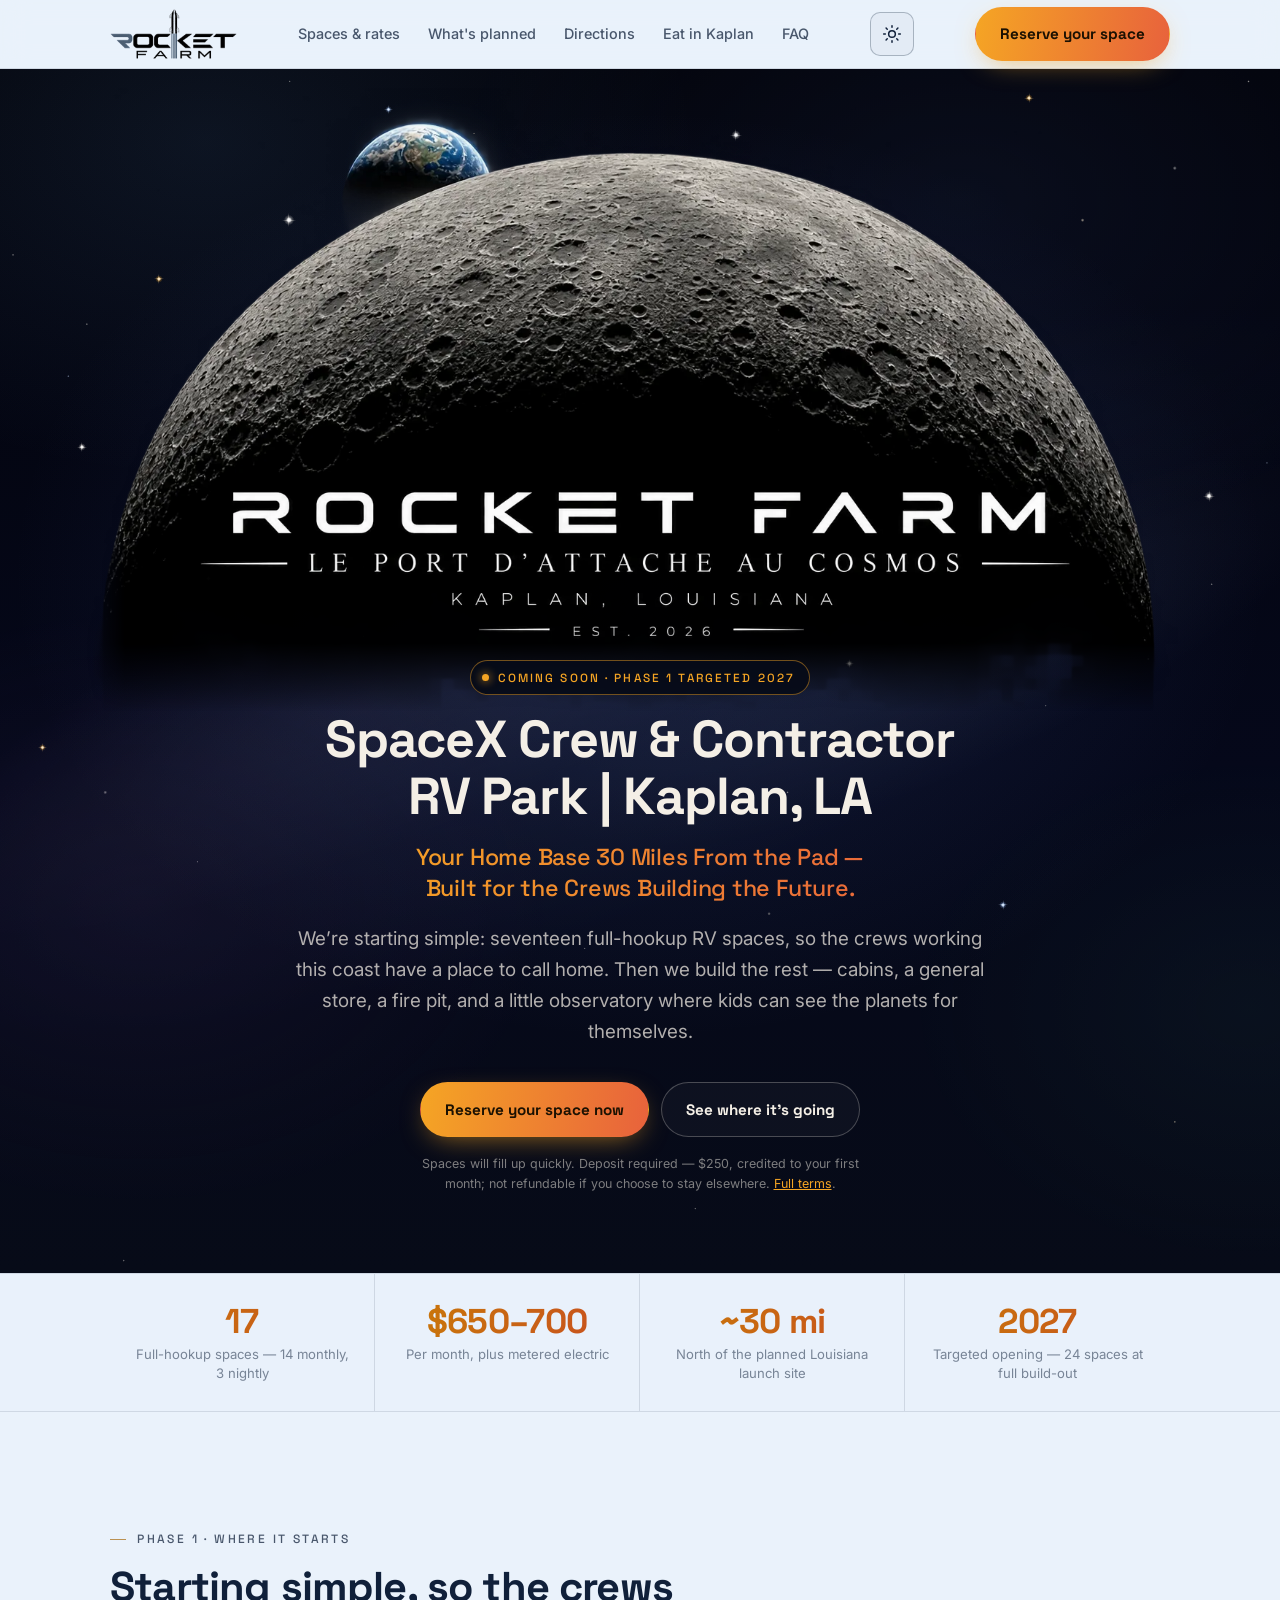
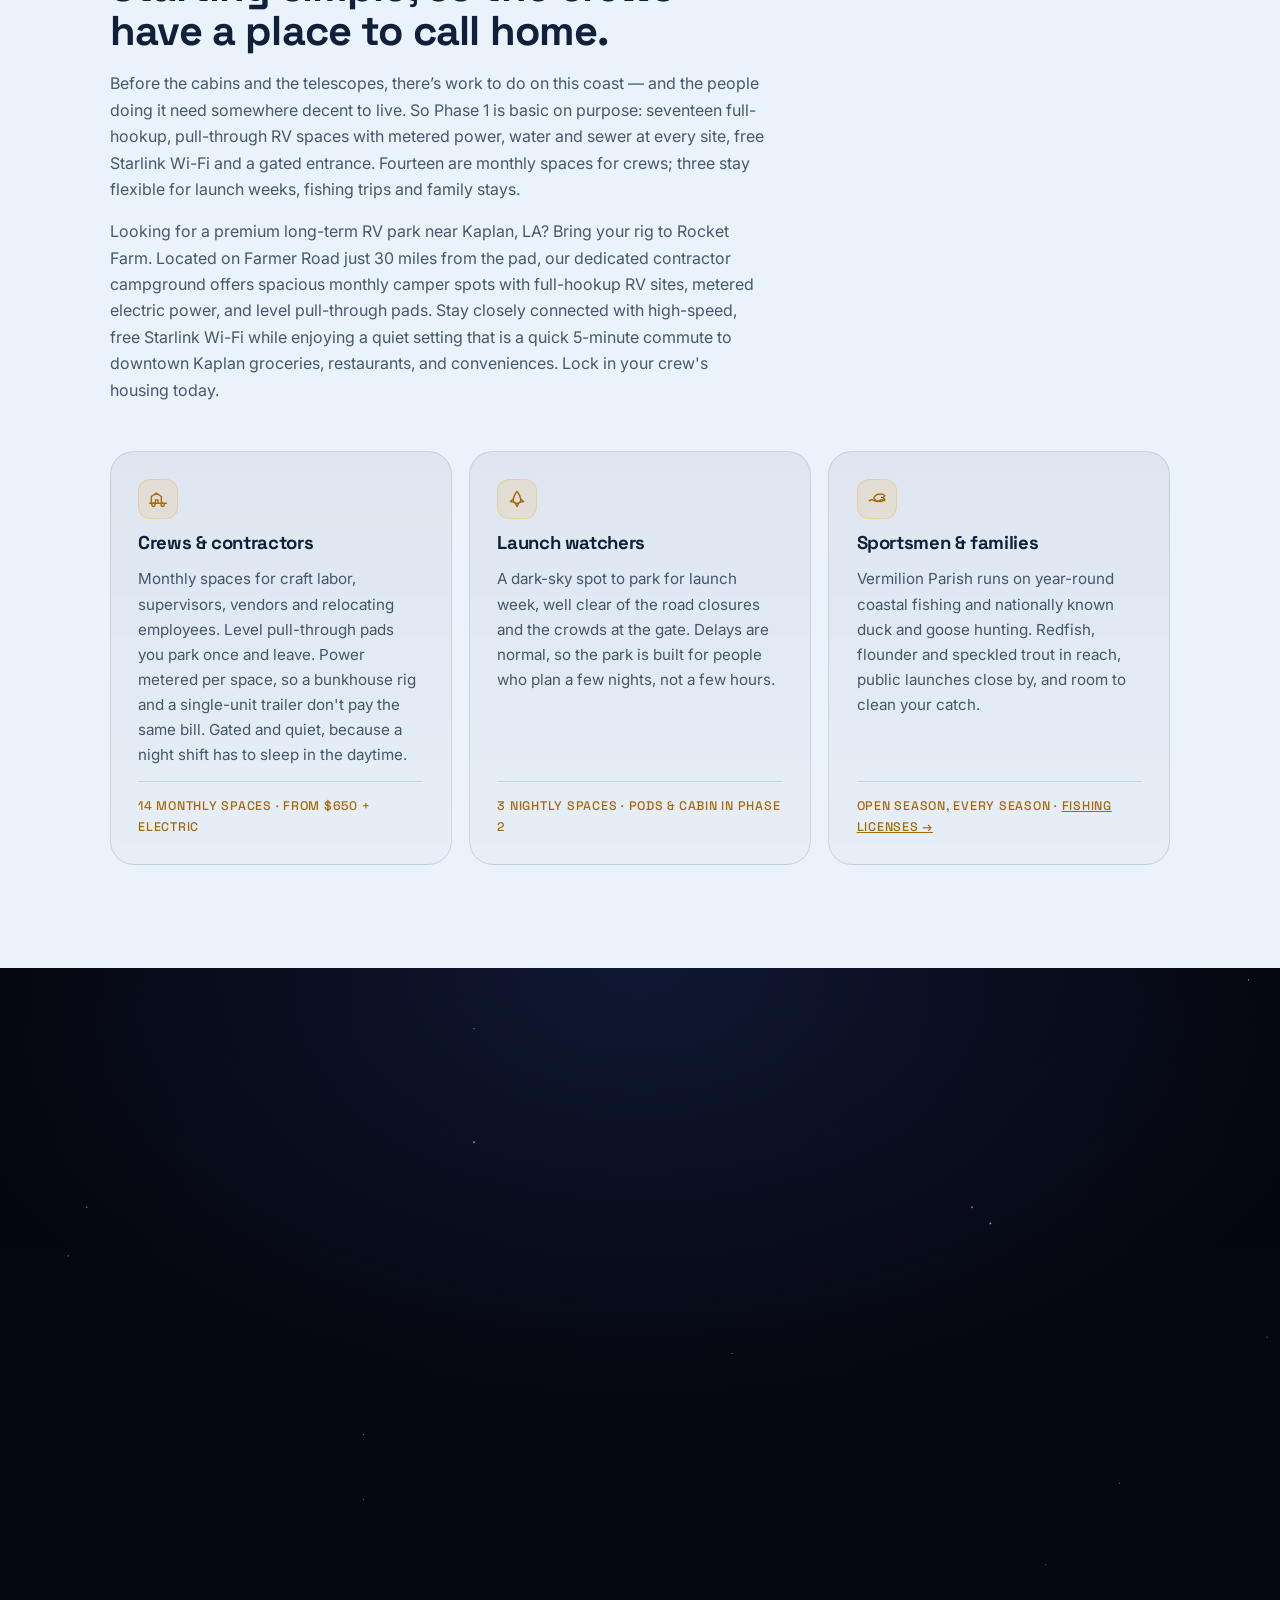
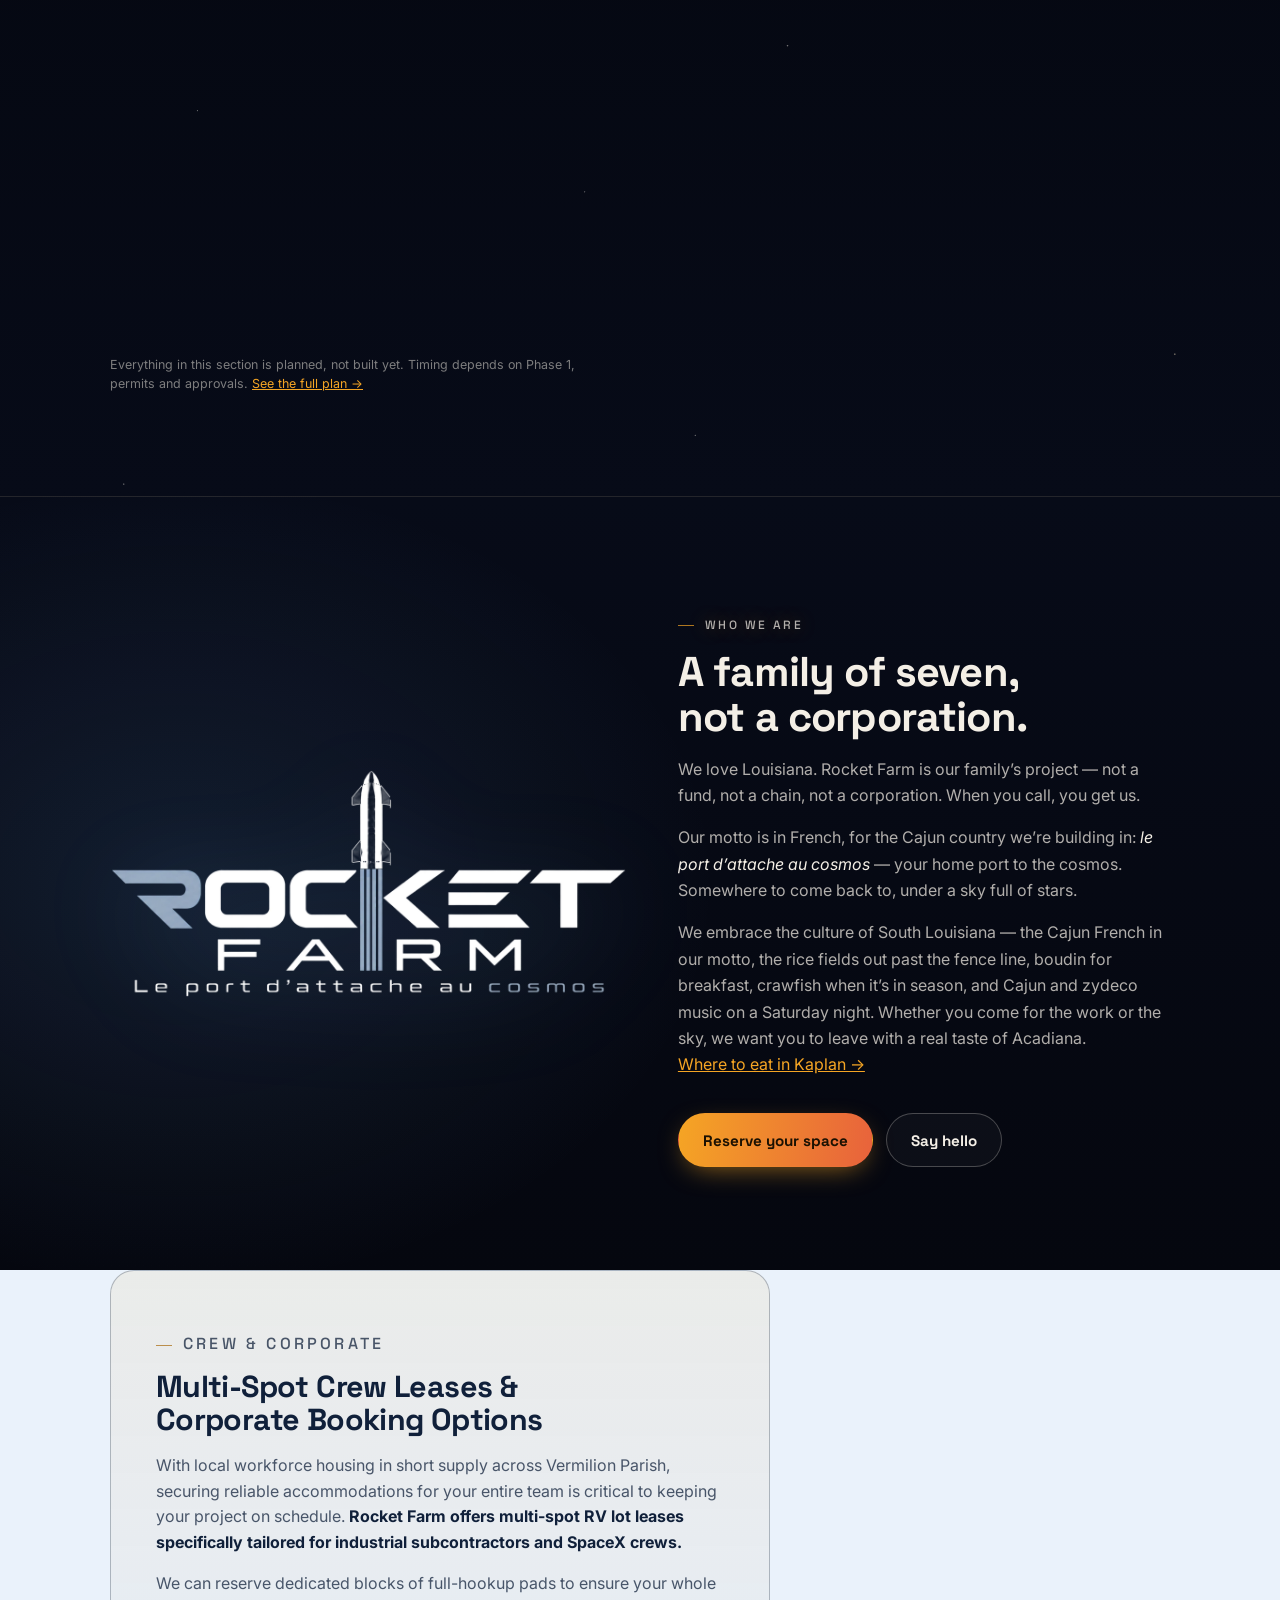
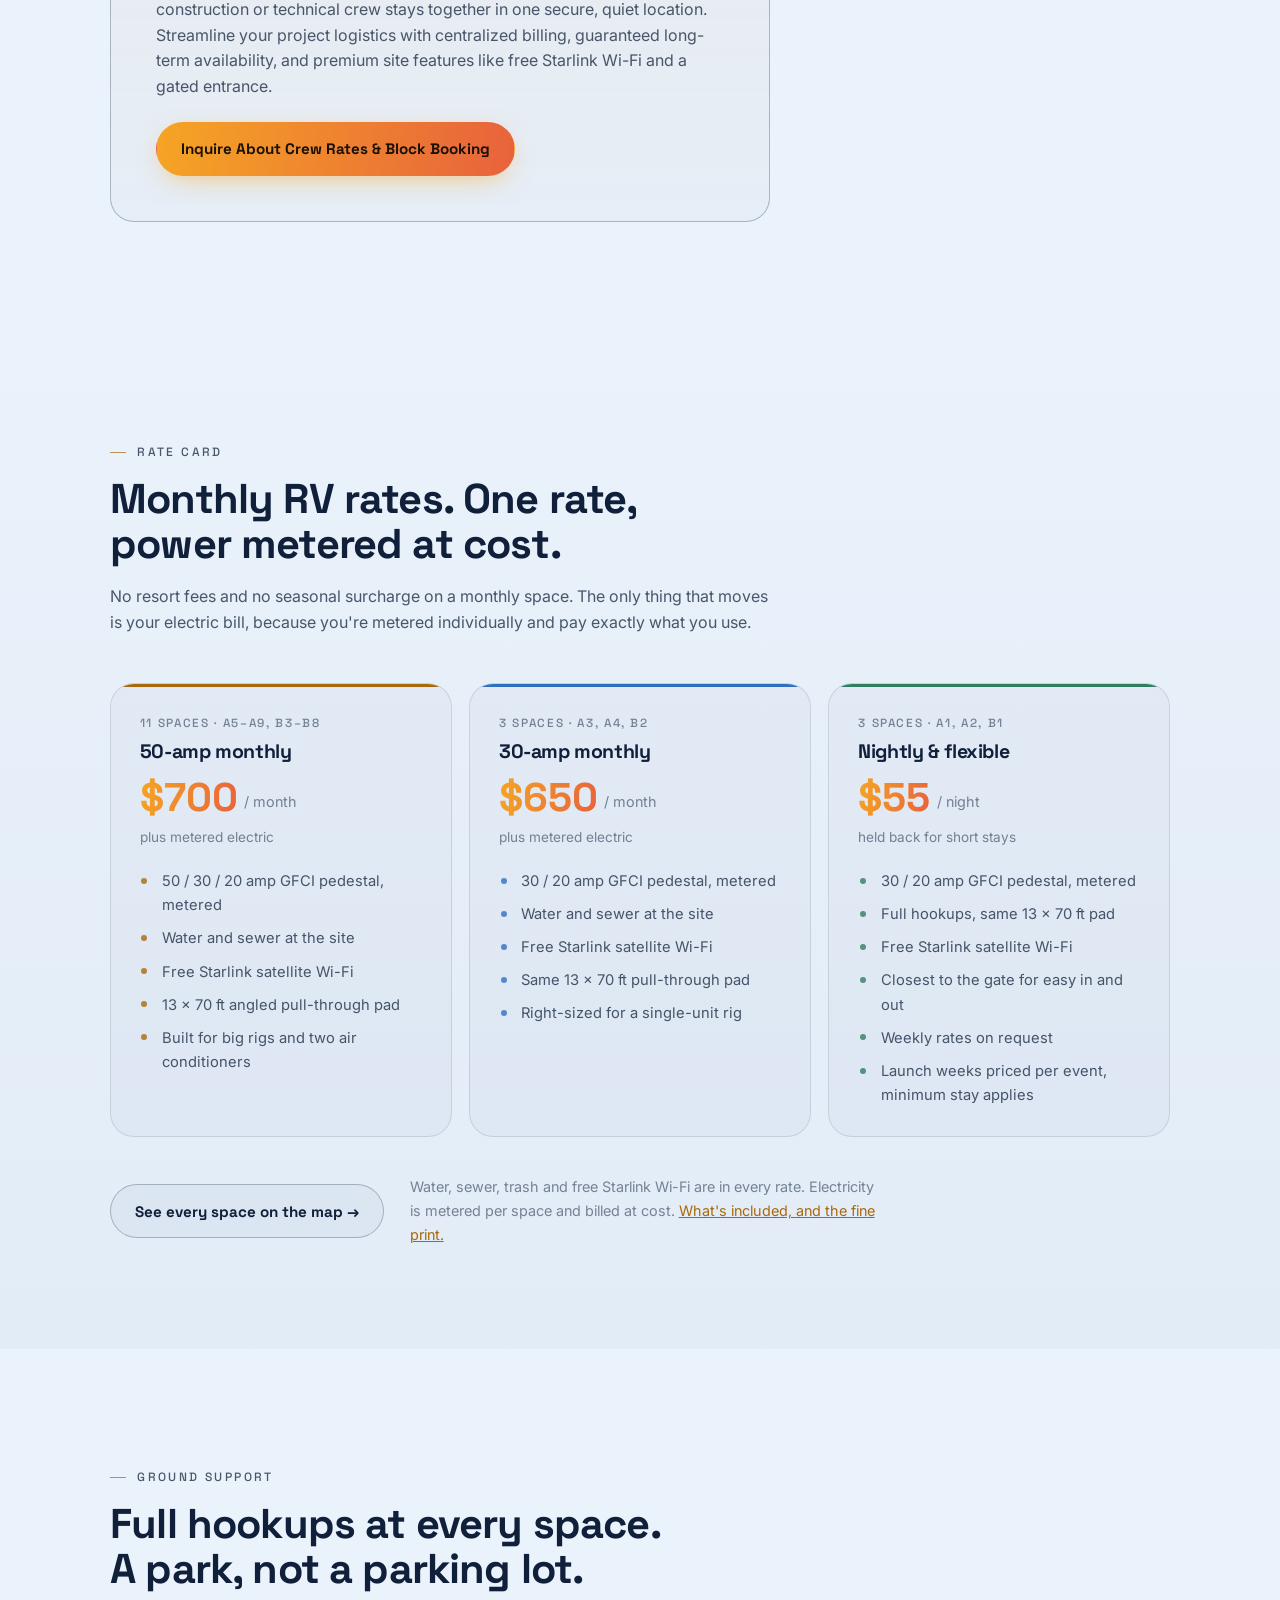
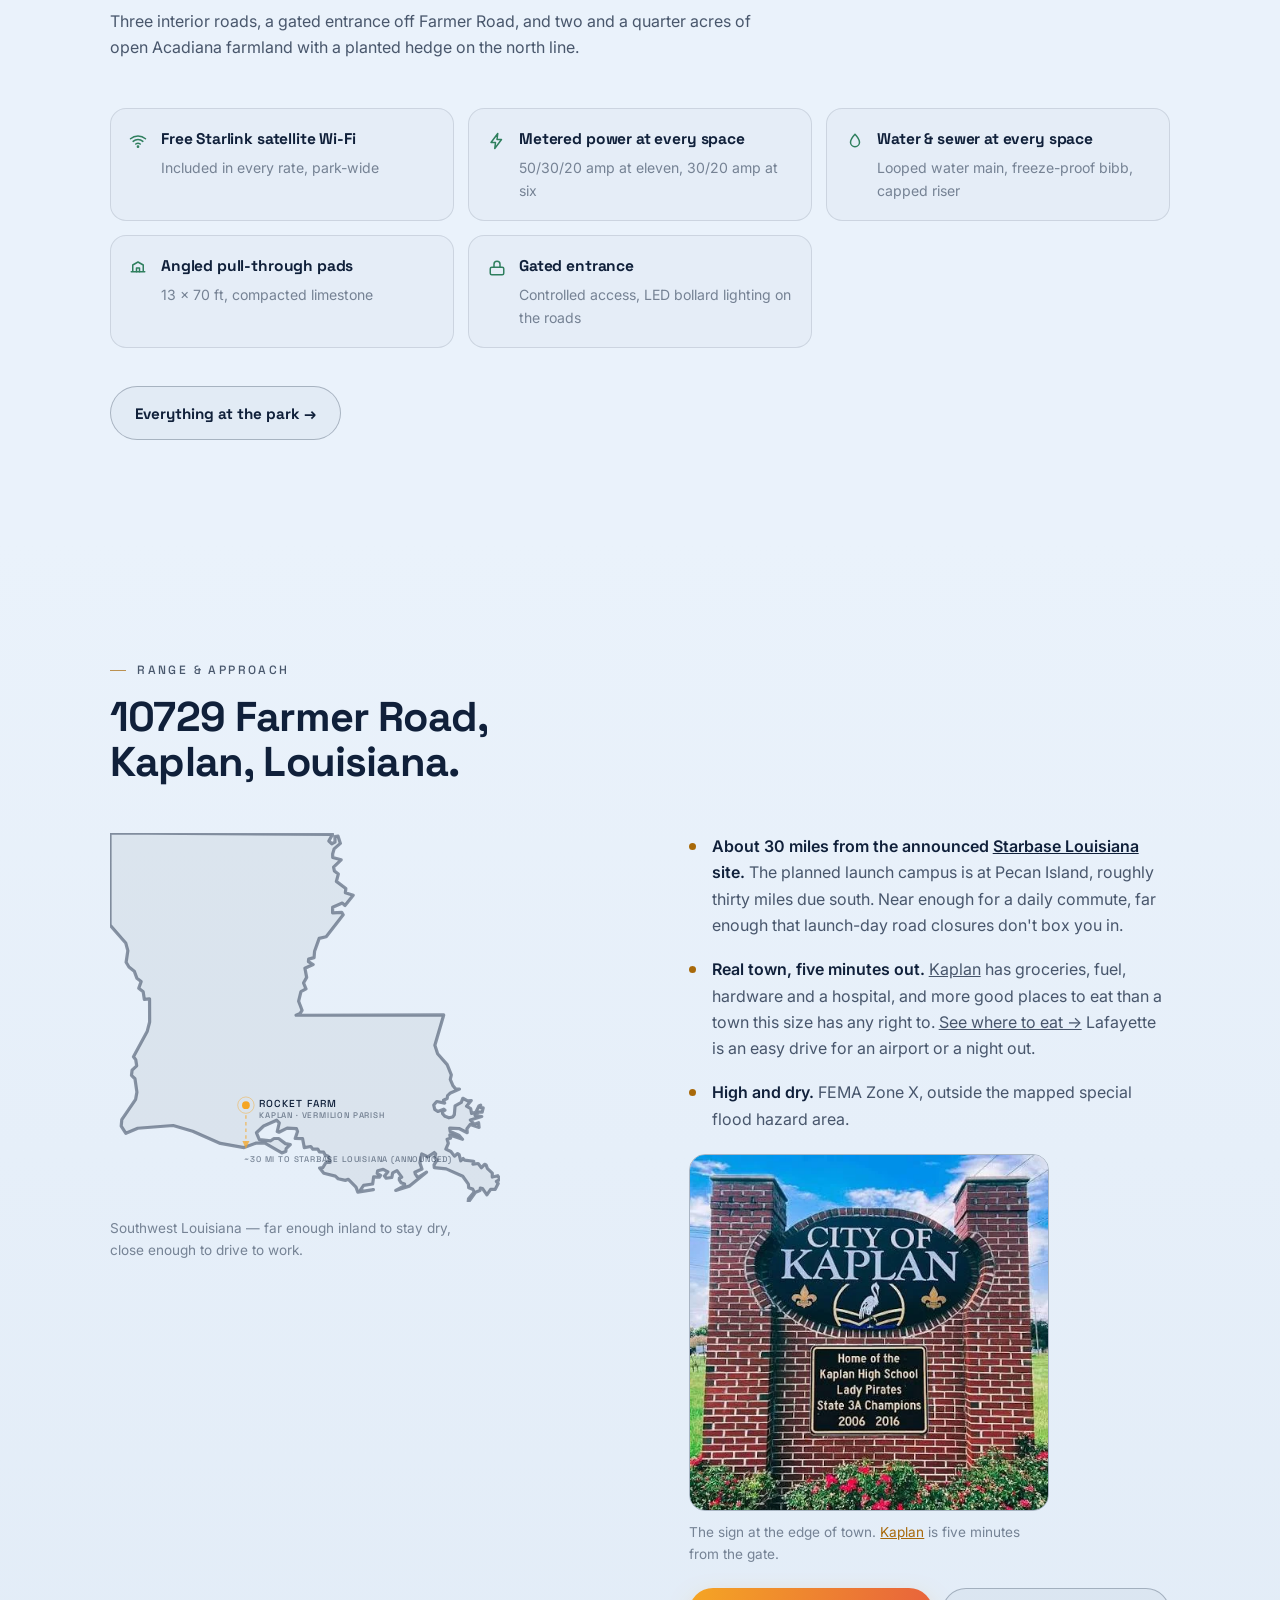
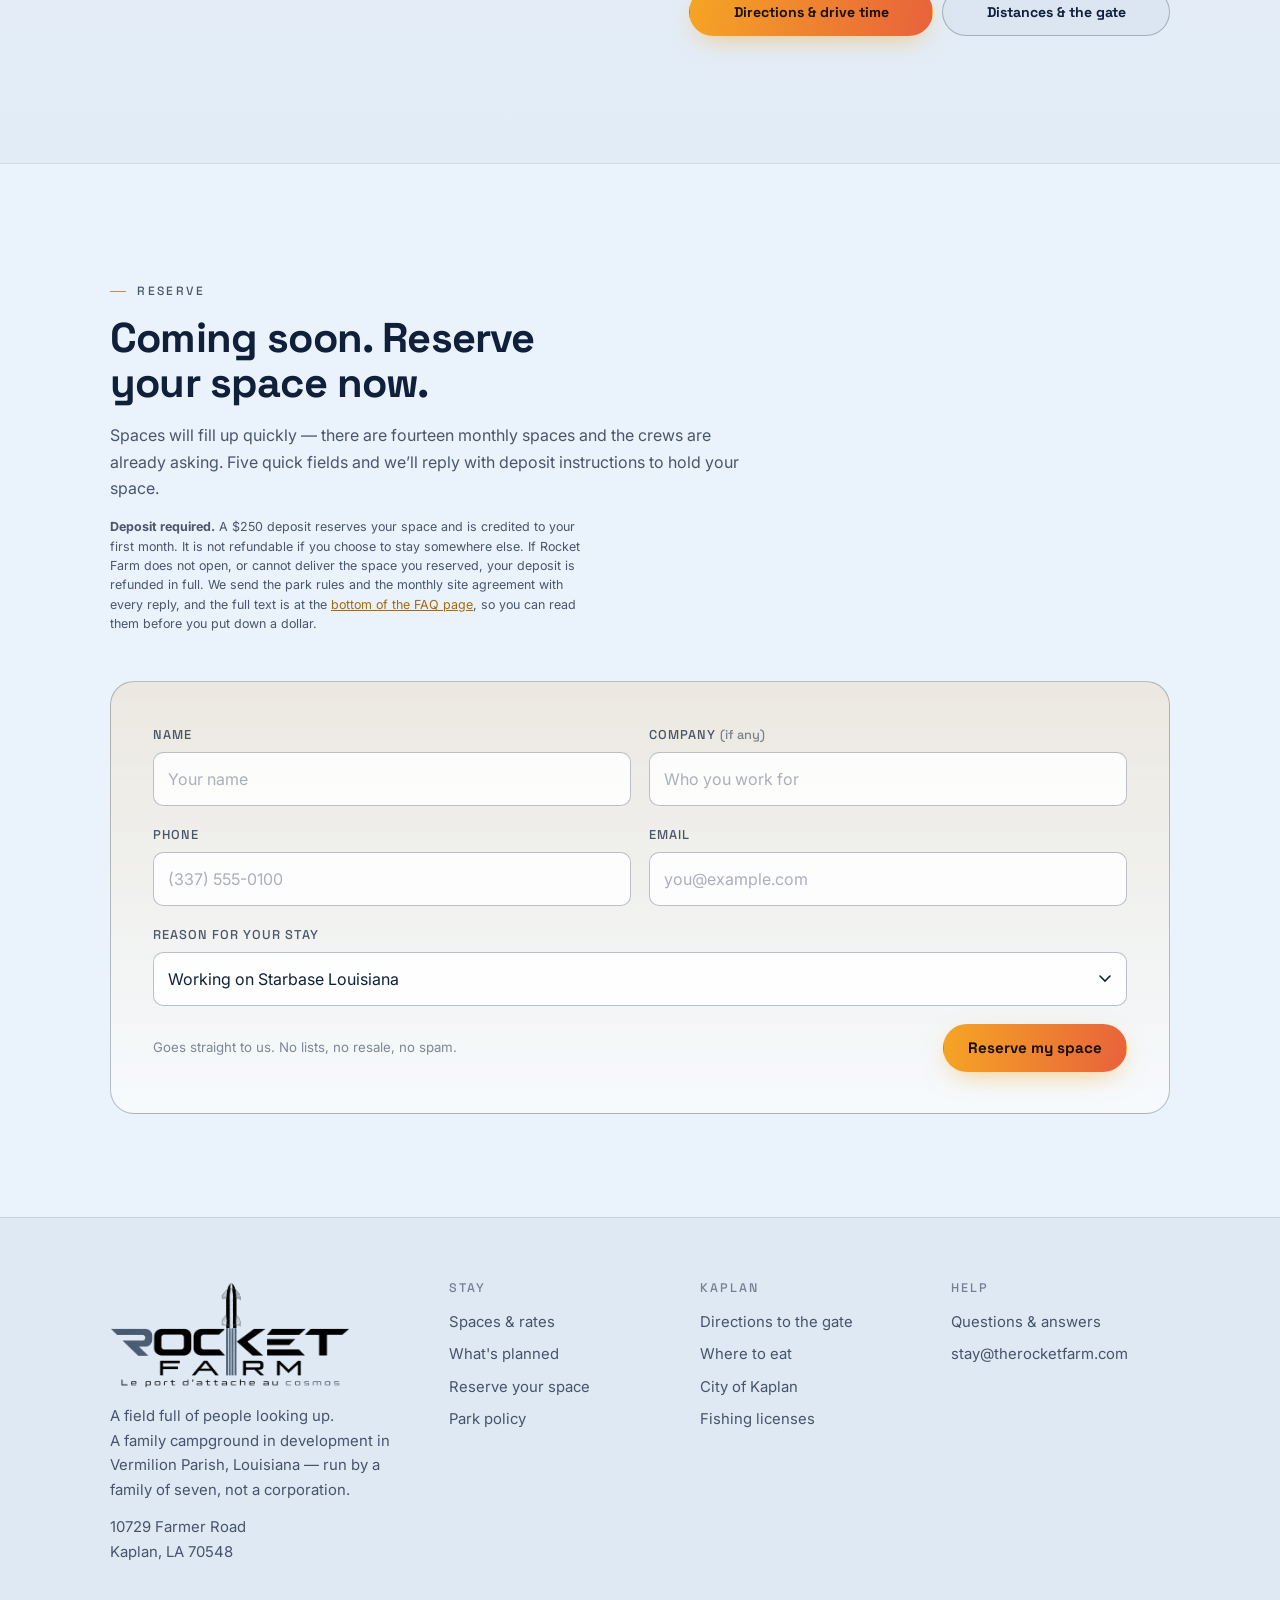
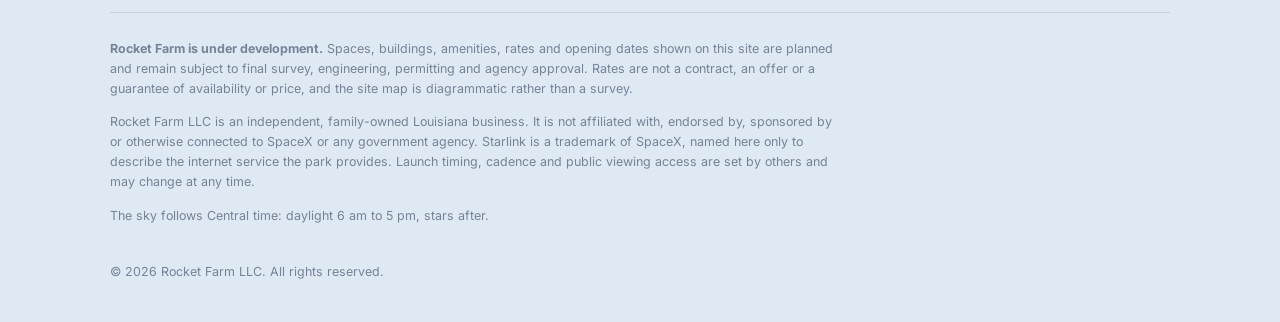
==== commit 2c4b9510: "Say plainly that Rocket Farm embraces South Louisiana culture Adds a paragraph to the "Who we are" s" ====
--- a/index.html
+++ b/index.html
@@ -423,6 +423,7 @@
         <h2 id="family-title">A family of seven, not a corporation.</h2>
         <p>We love Louisiana. Rocket Farm is our family&rsquo;s project &mdash; not a fund, not a chain, not a corporation. When you call, you get us.</p>
         <p>Our motto is in French, for the Cajun country we&rsquo;re building in: <i lang="fr">le port d&rsquo;attache au cosmos</i> &mdash; your home port to the cosmos. Somewhere to come back to, under a sky full of stars.</p>
+        <p>We embrace the culture of South Louisiana &mdash; the Cajun French in our motto, the rice fields out past the fence line, boudin for breakfast, crawfish when it&rsquo;s in season, and Cajun and zydeco music on a Saturday night. Whether you come for the work or the sky, we want you to leave with a real taste of Acadiana. <a href="/kaplan/">Where to eat in Kaplan &rarr;</a></p>
         <div class="hero-cta">
           <a class="btn btn-primary" href="#reserve">Reserve your space</a>
           <a class="btn btn-ghost" href="mailto:stay@therocketfarm.com">Say hello</a>
--- a/assets/site.css
+++ b/assets/site.css
@@ -1280,3 +1280,4 @@
 /* the logo is drawn white for the night sky; by day it is shown as a
    negative so it reads on the light header and footer */
 [data-theme="day"] .brand-logo,[data-theme="day"] .foot-logo{filter:invert(1) hue-rotate(180deg)}
+.family-copy p a{color:var(--amber);white-space:nowrap}
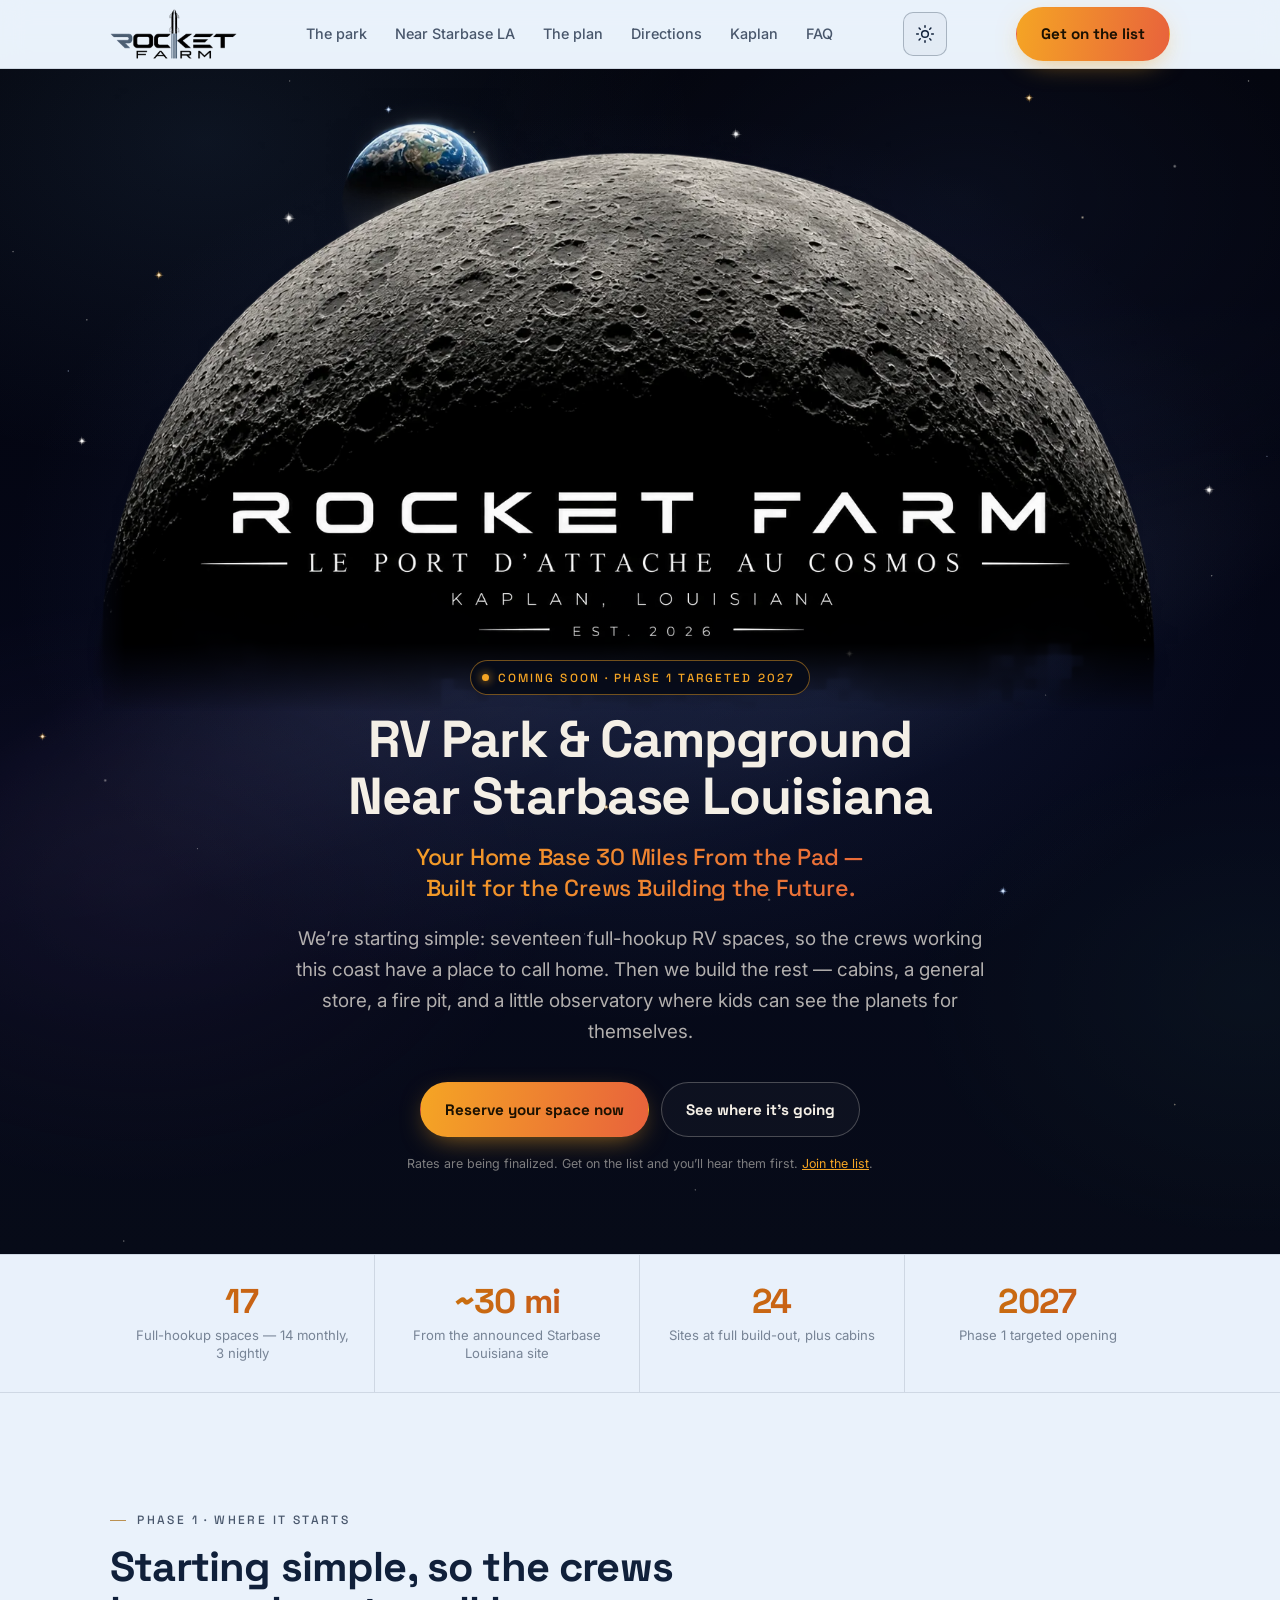
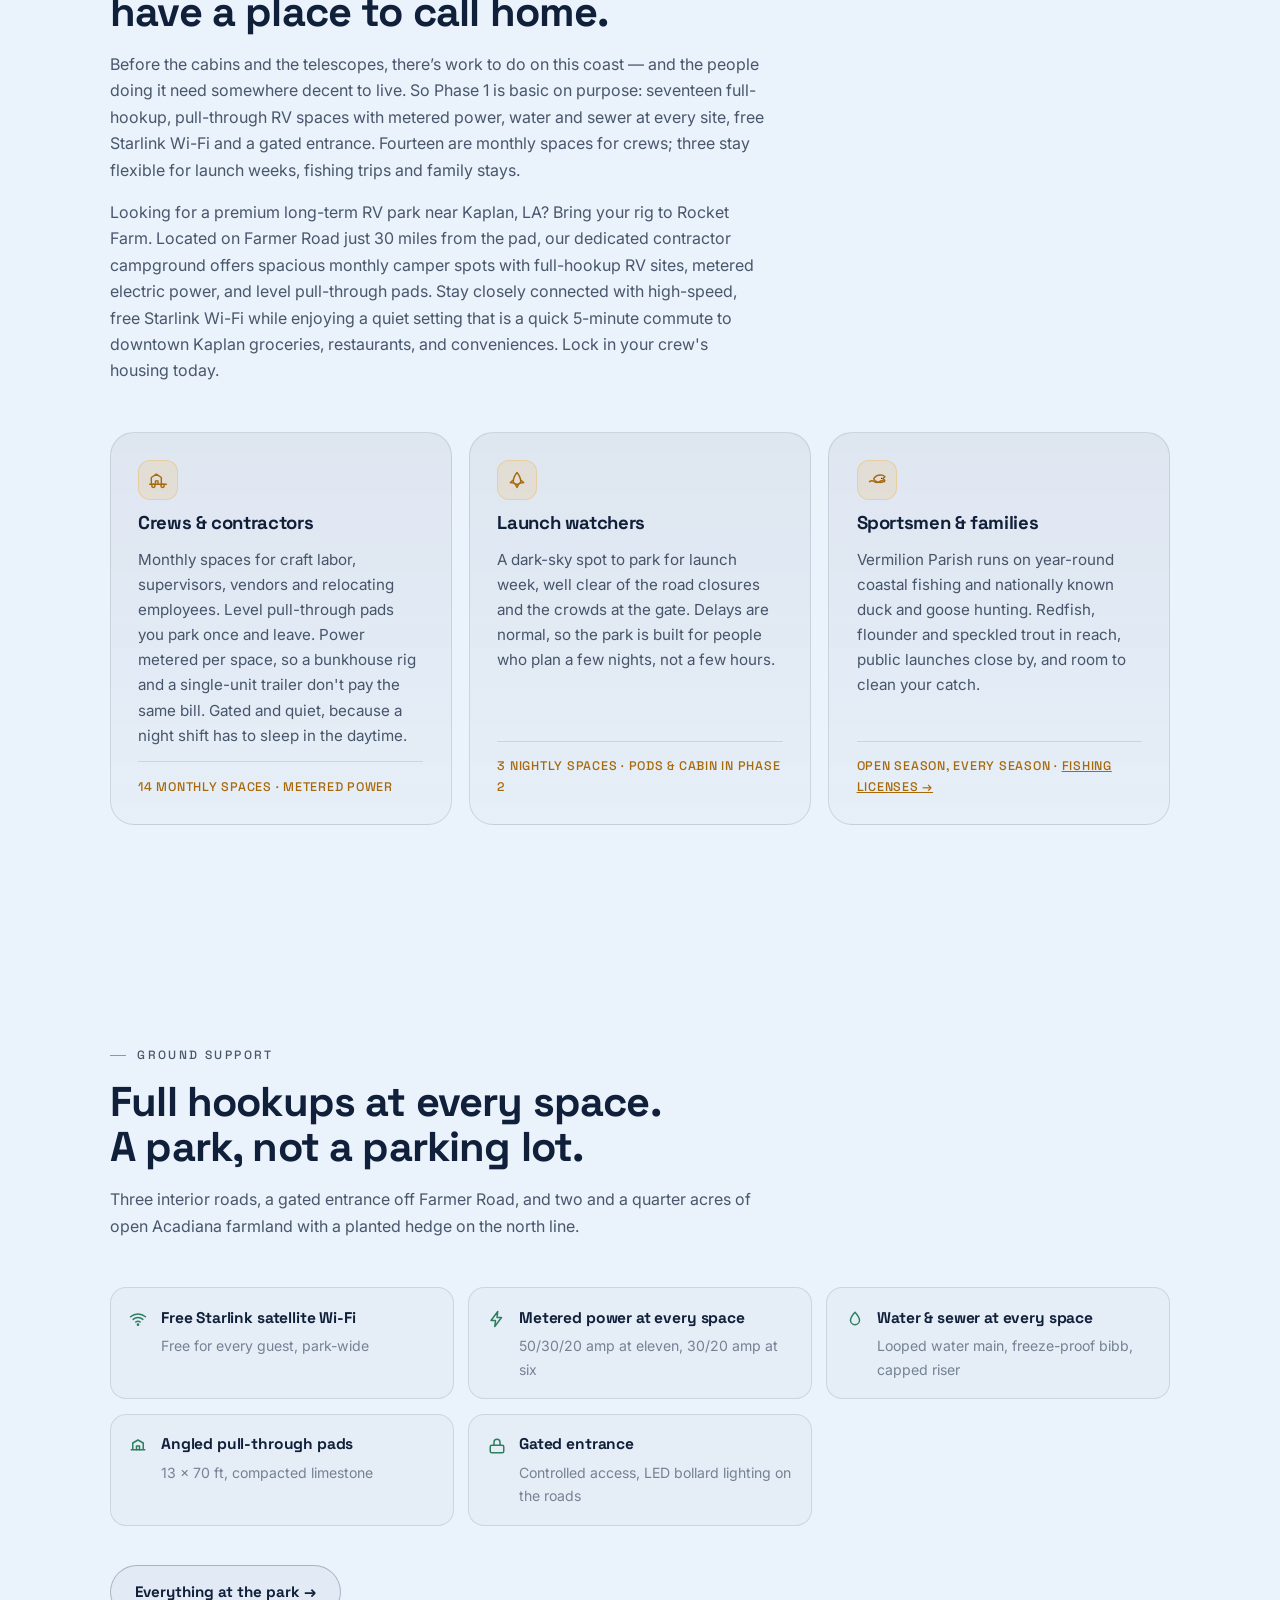
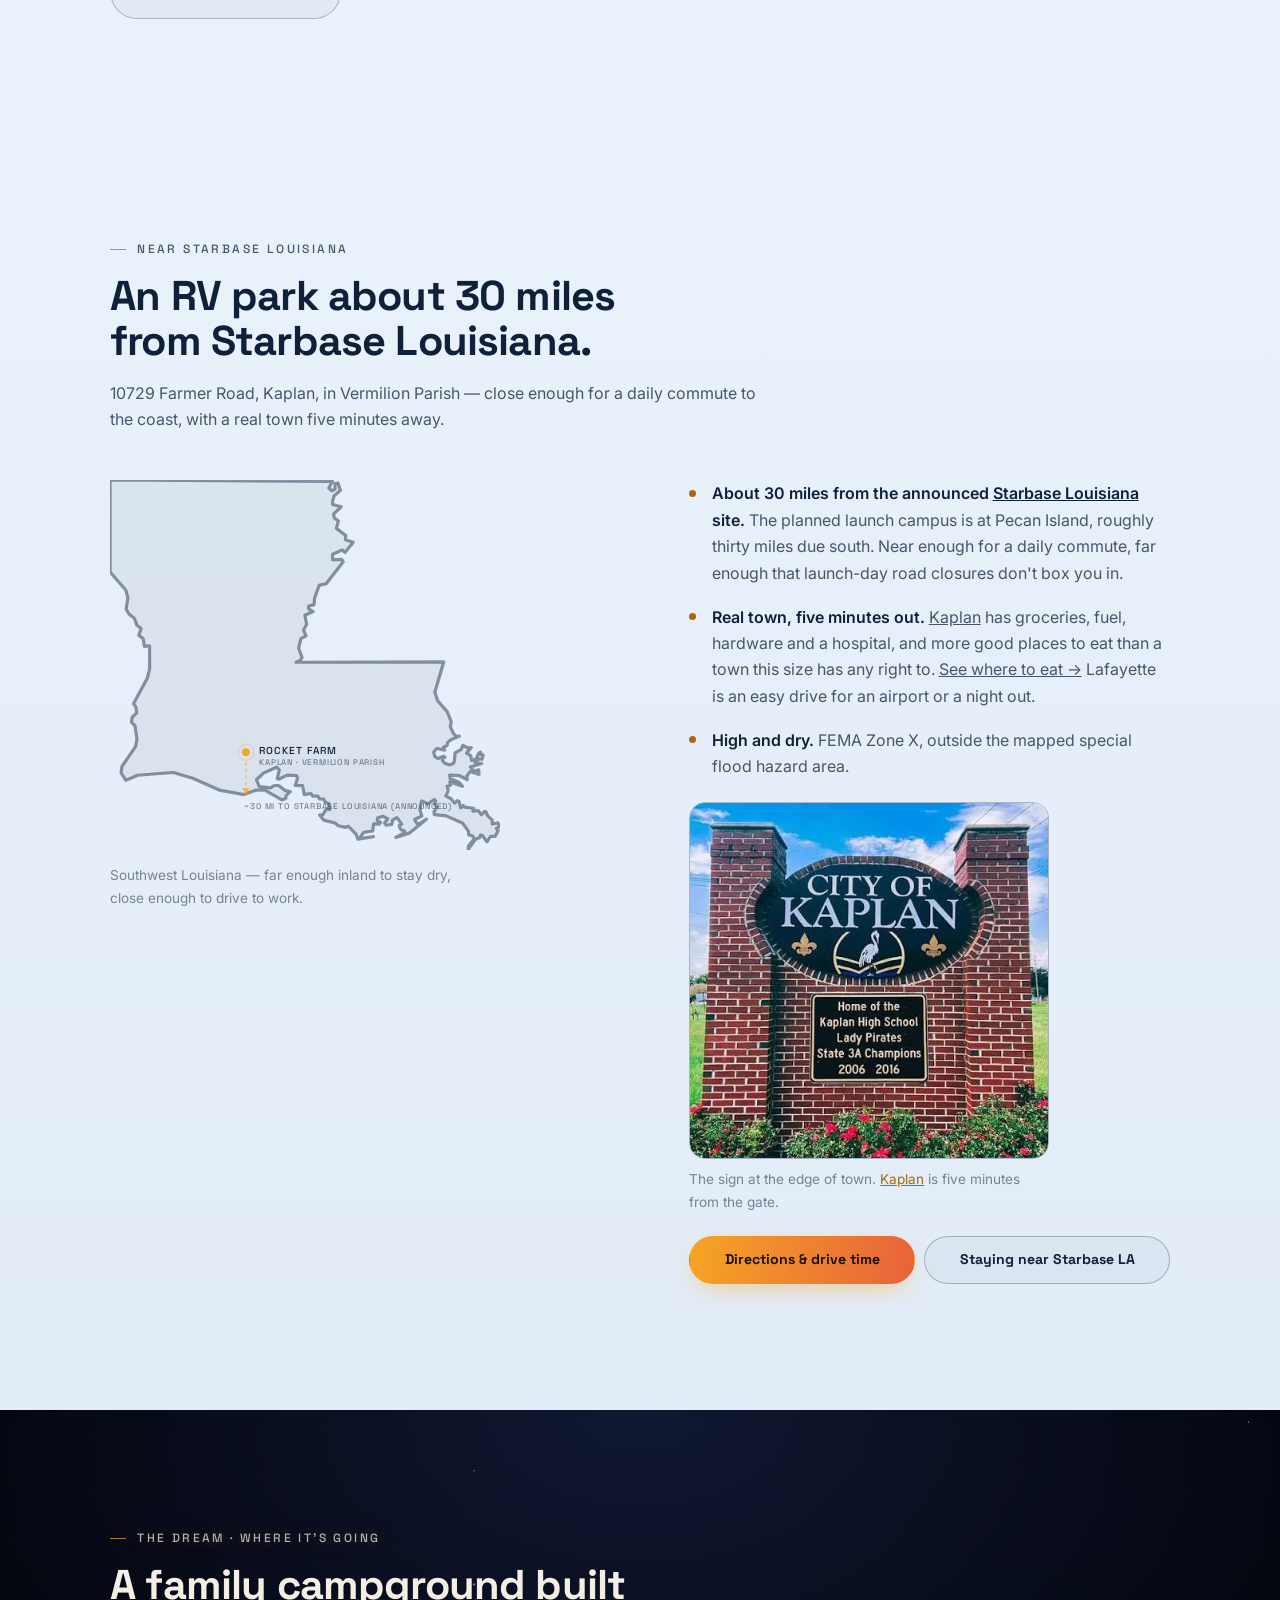
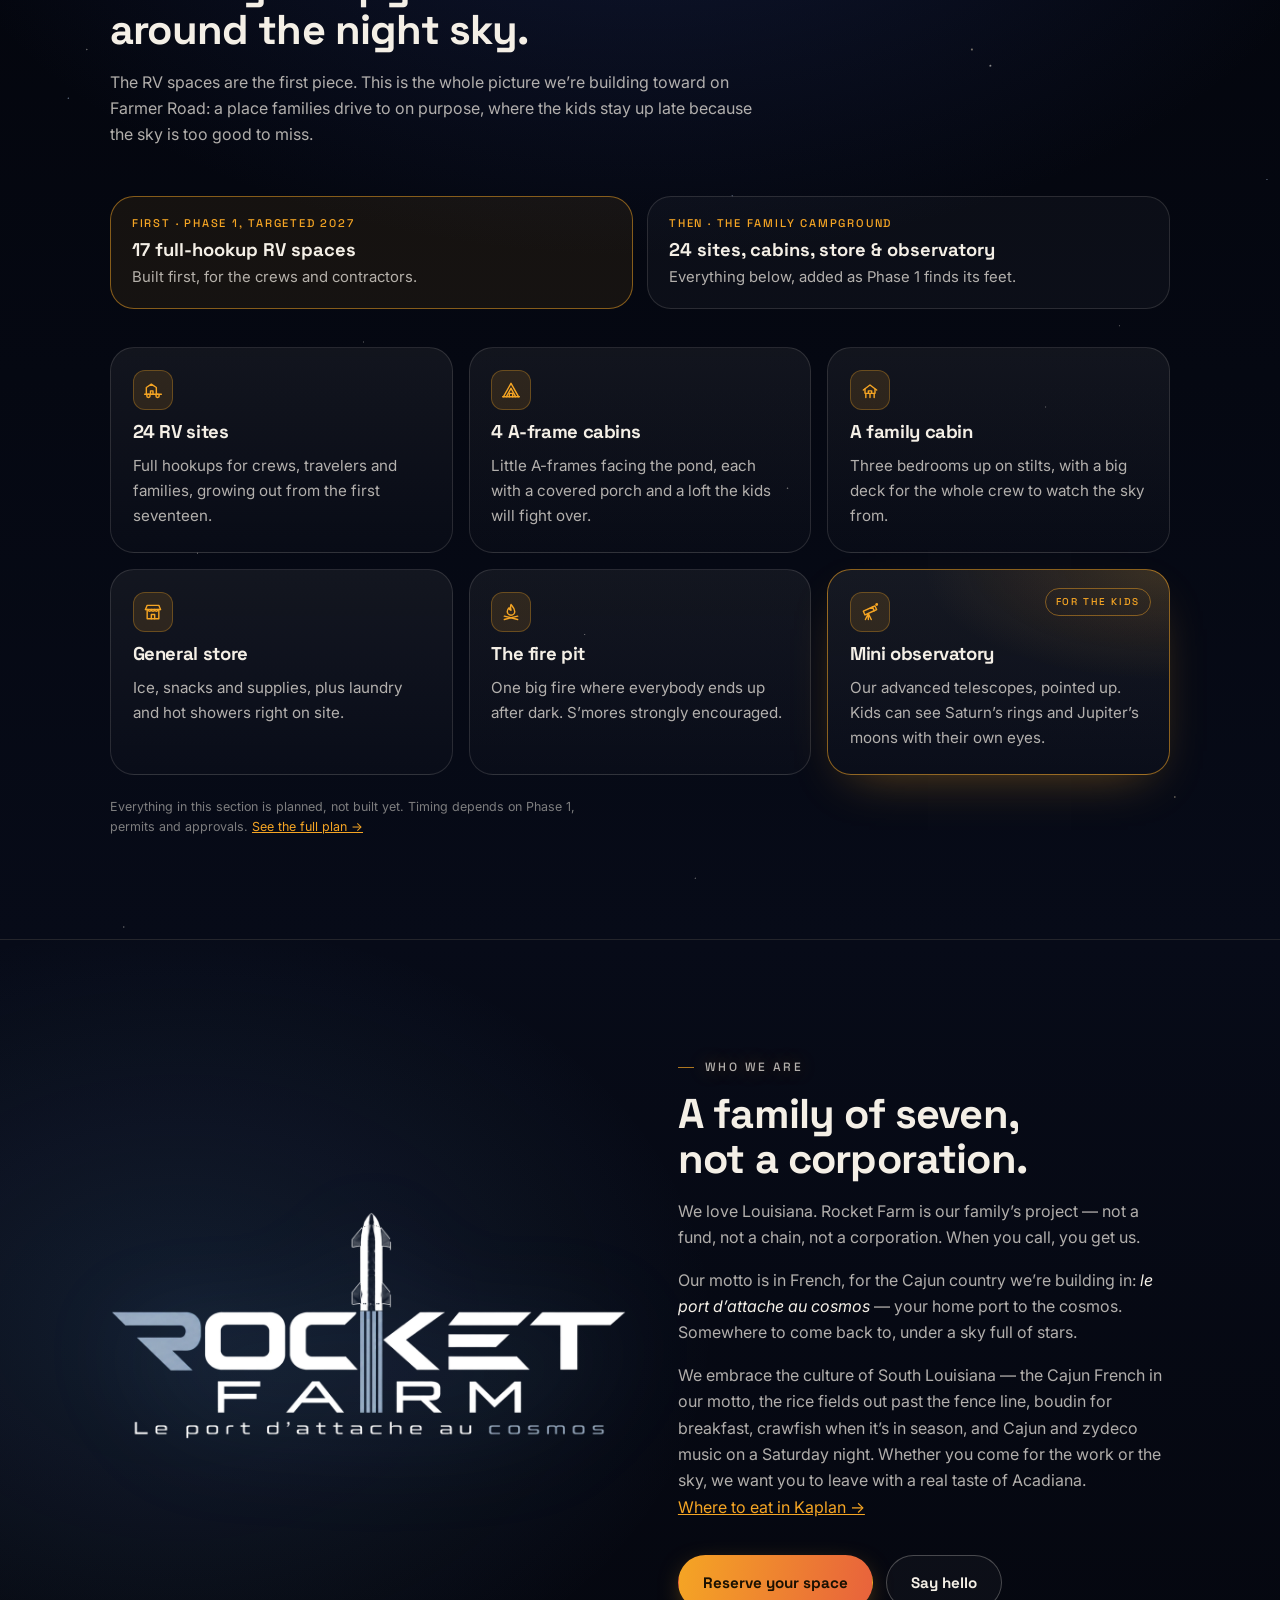
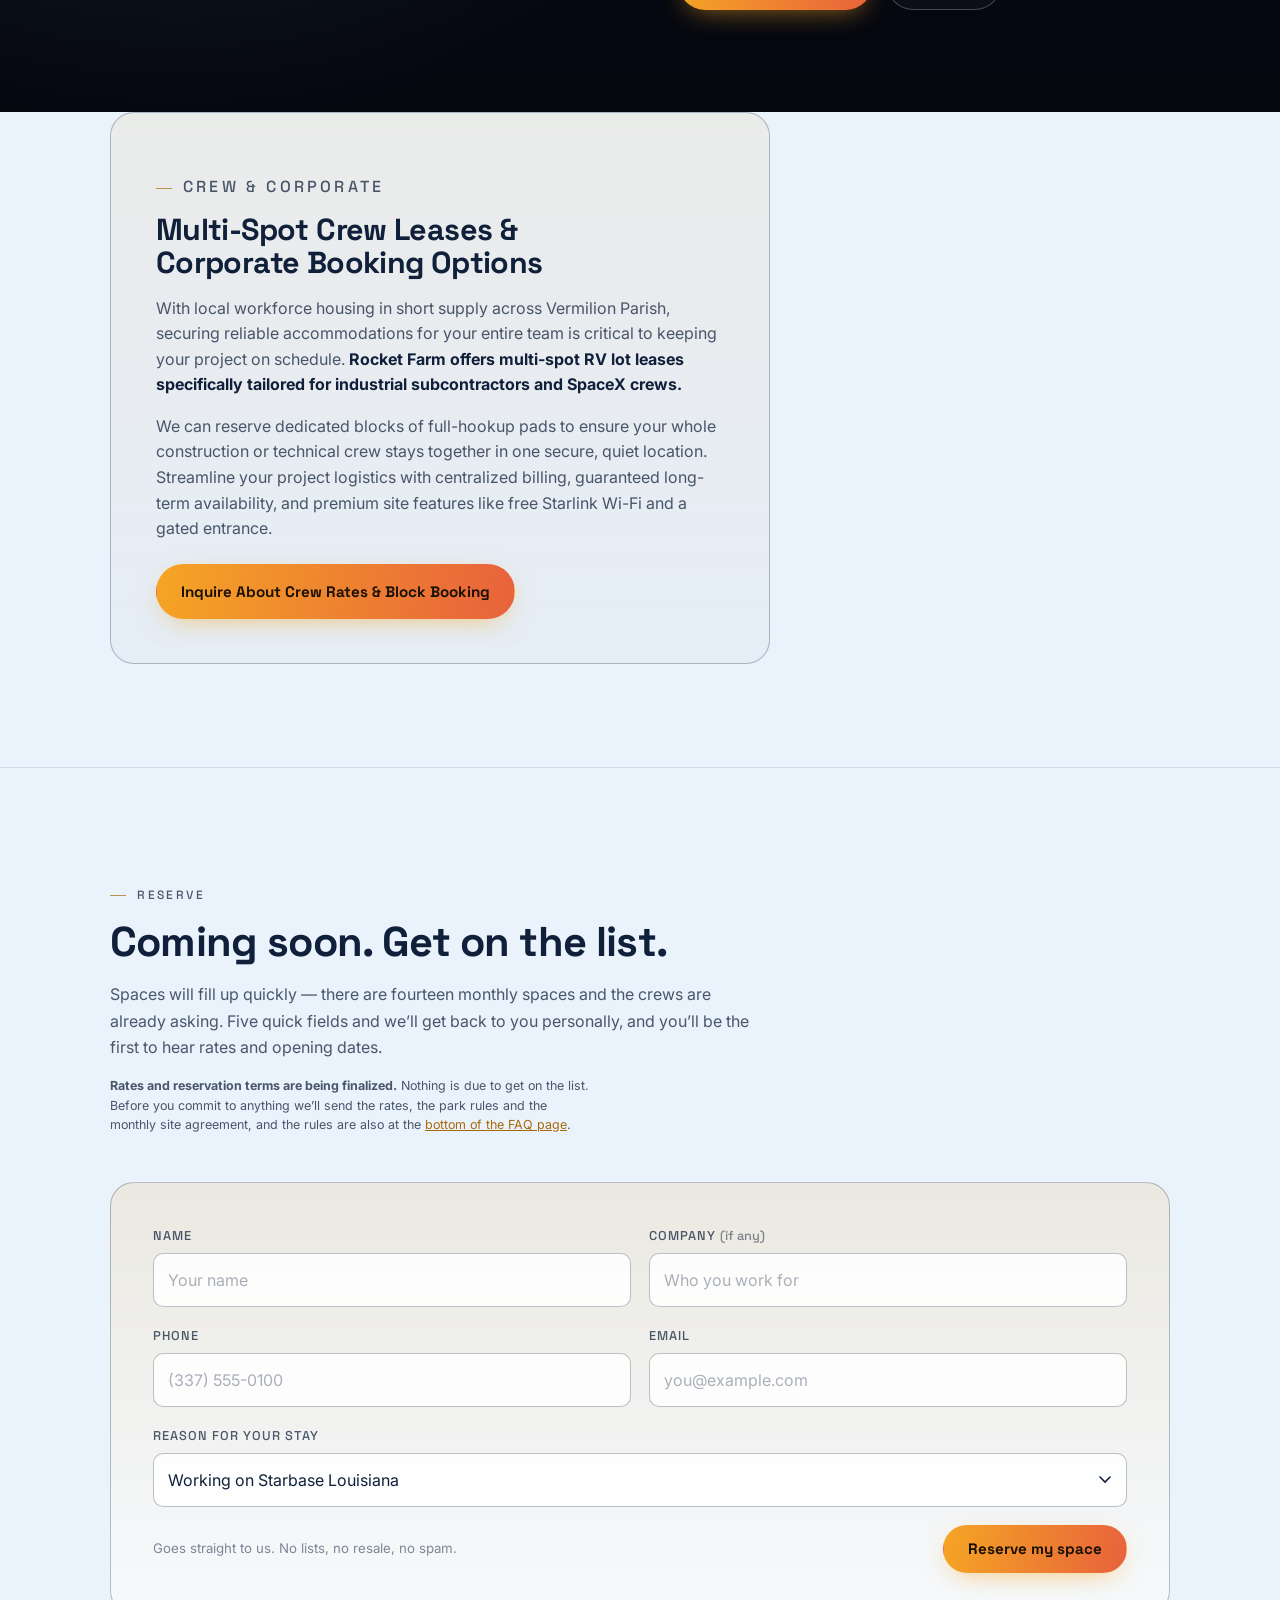
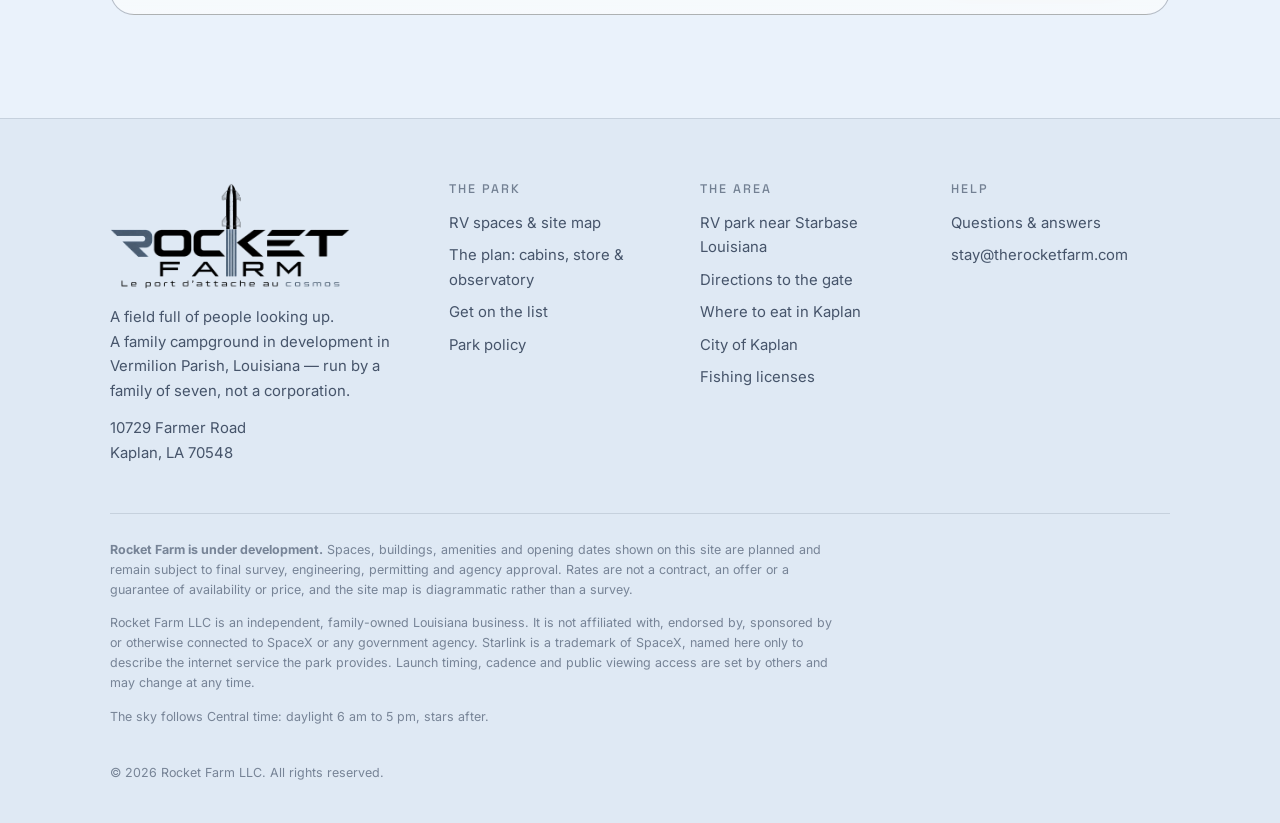
==== commit 42dde3a8: "Aim the site at "RV park near Starbase Louisiana", reorganize, drop prices Prices are being reworked" ====
--- a/index.html
+++ b/index.html
@@ -3,18 +3,18 @@
 <head>
 <meta charset="utf-8">
 <meta name="viewport" content="width=device-width, initial-scale=1">
-<title>SpaceX Contractor RV Park | Kaplan LA | Rocket Farm</title>
-<meta name="description" content="Long-term full-hookup RV park in Kaplan, LA built for SpaceX crews &amp; contractors. Level pull-through pads, free Starlink Wi-Fi, metered power, gated entrance.">
+<title>RV Park Near Starbase Louisiana | Rocket Farm, Kaplan LA</title>
+<meta name="description" content="RV park and family campground in Kaplan, LA, about 30 miles from Starbase Louisiana: full hookups, Starlink Wi-Fi, monthly spaces for SpaceX crews.">
 <meta name="theme-color" content="#070b18">
-<meta name="keywords" content="SpaceX crew housing Kaplan, long term RV park Vermilion Parish, contractor campgrounds Louisiana, monthly camper spots Kaplan, 50 amp full hookup RV sites">
+<meta name="keywords" content="RV park near Starbase Louisiana, campground near Starbase Louisiana, RV park Pecan Island, RV park Kaplan LA, Vermilion Parish campground, SpaceX contractor RV park, monthly RV spaces Kaplan">
 <meta name="robots" content="index, follow, max-image-preview:large, max-snippet:-1">
 <meta name="geo.placename" content="Kaplan, Vermilion Parish, Louisiana">
 <meta name="geo.region" content="US-LA">
 <link rel="canonical" href="https://therocketfarm.com/">
 <meta property="og:type" content="website">
 <meta property="og:url" content="https://therocketfarm.com/">
-<meta property="og:title" content="SpaceX Contractor RV Park | Kaplan LA | Rocket Farm">
-<meta property="og:description" content="Long-term full-hookup RV park in Kaplan, LA built for SpaceX crews &amp; contractors. Level pull-through pads, free Starlink Wi-Fi, metered power, gated entrance.">
+<meta property="og:title" content="RV Park Near Starbase Louisiana | Rocket Farm, Kaplan LA">
+<meta property="og:description" content="RV park and family campground in Kaplan, LA, about 30 miles from Starbase Louisiana: full hookups, Starlink Wi-Fi, monthly spaces for SpaceX crews.">
 <meta property="og:site_name" content="Rocket Farm">
 <meta property="og:image" content="https://therocketfarm.com/og.png">
 <meta property="og:image:width" content="1200">
@@ -22,8 +22,8 @@
 <meta property="og:image:alt" content="Rocket Farm RV Park for SpaceX Contractors in Kaplan Louisiana">
 <meta property="og:locale" content="en_US">
 <meta name="twitter:card" content="summary_large_image">
-<meta name="twitter:title" content="SpaceX Contractor RV Park | Kaplan LA | Rocket Farm">
-<meta name="twitter:description" content="Long-term full-hookup RV park in Kaplan, LA built for SpaceX crews &amp; contractors. Level pull-through pads, free Starlink Wi-Fi, metered power, gated entrance.">
+<meta name="twitter:title" content="RV Park Near Starbase Louisiana | Rocket Farm, Kaplan LA">
+<meta name="twitter:description" content="RV park and family campground in Kaplan, LA, about 30 miles from Starbase Louisiana: full hookups, Starlink Wi-Fi, monthly spaces for SpaceX crews.">
 <meta name="twitter:image" content="https://therocketfarm.com/og.png">
 <link rel="icon" href="data:image/svg+xml,%3Csvg xmlns='http://www.w3.org/2000/svg' viewBox='0 0 100 100'%3E%3Crect width='100' height='100' rx='22' fill='%23070b18'/%3E%3Cpath d='M50 18c9 10 13 22 13 34l-7 6H44l-7-6c0-12 4-24 13-34z' fill='%23f5a524'/%3E%3Cpath d='M44 62h12l-6 20-6-20z' fill='%23e8623c'/%3E%3C/svg%3E">
 <link rel="apple-touch-icon" href="/img/apple-touch-icon.png">
@@ -70,7 +70,7 @@
  "image": [
   "https://therocketfarm.com/og.png"
  ],
- "description": "A 17-space full-hookup RV park in development in Kaplan, Louisiana, about thirty miles north of the state's planned launch campus. Monthly spaces from $650 plus metered electric, nightly from $55.",
+ "description": "A 17-space full-hookup RV park and family campground in development in Kaplan, Louisiana, about thirty miles north of the announced Starbase Louisiana launch site at Pecan Island in Vermilion Parish.",
  "slogan": "Stay. Watch. Explore.",
  "address": {
   "@type": "PostalAddress",
@@ -81,7 +81,6 @@
   "addressCountry": "US"
  },
  "email": "stay@therocketfarm.com",
- "priceRange": "$55-$700",
  "@id": "https://therocketfarm.com/#campground",
  "areaServed": [
   {
@@ -99,6 +98,10 @@
   {
    "@type": "City",
    "name": "Lafayette, Louisiana"
+  },
+  {
+   "@type": "Place",
+   "name": "Pecan Island, Louisiana"
   }
  ],
  "knowsAbout": [
@@ -107,51 +110,9 @@
   "long-term RV stays",
   "RV park with free Wi-Fi",
   "workforce RV housing for Starbase Louisiana crews",
+  "RV park near Starbase Louisiana",
+  "campground near Starbase Louisiana",
   "launch viewing"
- ],
- "makesOffer": [
-  {
-   "@type": "Offer",
-   "name": "50-amp monthly RV space",
-   "price": "700",
-   "priceCurrency": "USD",
-   "description": "Monthly full-hookup pull-through RV space with a 50/30/20 amp metered pedestal and free Starlink satellite Wi-Fi, plus electricity billed at cost.",
-   "availability": "https://schema.org/PreOrder",
-   "eligibleQuantity": {
-    "@type": "QuantitativeValue",
-    "value": 11
-   },
-   "priceSpecification": {
-    "@type": "PriceSpecification",
-    "name": "Reservation deposit",
-    "price": "250",
-    "priceCurrency": "USD"
-   }
-  },
-  {
-   "@type": "Offer",
-   "name": "30-amp monthly RV space",
-   "price": "650",
-   "priceCurrency": "USD",
-   "description": "Monthly full-hookup pull-through RV space with a 30/20 amp metered pedestal and free Starlink satellite Wi-Fi, plus electricity billed at cost.",
-   "availability": "https://schema.org/PreOrder",
-   "eligibleQuantity": {
-    "@type": "QuantitativeValue",
-    "value": 3
-   }
-  },
-  {
-   "@type": "Offer",
-   "name": "Nightly RV space",
-   "price": "55",
-   "priceCurrency": "USD",
-   "description": "Nightly full-hookup pull-through RV space held back for short stays.",
-   "availability": "https://schema.org/PreOrder",
-   "eligibleQuantity": {
-    "@type": "QuantitativeValue",
-    "value": 3
-   }
-  }
  ],
  "currenciesAccepted": "USD",
  "isAccessibleForFree": false,
@@ -188,7 +149,7 @@
   },
   {
    "@type": "LocationFeatureSpecification",
-   "name": "Monthly rates available",
+   "name": "Monthly stays available",
    "value": true
   }
  ],
@@ -211,10 +172,11 @@
       <img class="brand-logo" src="/img/logo-mark.webp" width="380" height="150" alt="Rocket Farm RV Park for SpaceX Contractors in Kaplan Louisiana" decoding="async">
     </a>
     <div class="nav-links" id="nav-links">
-      <a href="/spaces/">Spaces &amp; rates</a>
-      <a href="/plan/">What's planned</a>
+      <a href="/spaces/">The park</a>
+      <a href="/starbase-louisiana/">Near Starbase LA</a>
+      <a href="/plan/">The plan</a>
       <a href="/directions/">Directions</a>
-      <a href="/kaplan/">Eat in Kaplan</a>
+      <a href="/kaplan/">Kaplan</a>
       <a href="/faq/">FAQ</a>
       <a href="#" class="sky-switch" role="button">Switch to day sky</a>
     </div>
@@ -227,7 +189,7 @@
       <svg class="x" viewBox="0 0 24 24" aria-hidden="true"><path d="M6 6l12 12M18 6L6 18"/></svg>
     </button>
     <a class="btn btn-primary" href="#reserve">
-      <span class="cta-long">Reserve your space</span><span class="cta-short">Reserve</span>
+      <span class="cta-long">Get on the list</span><span class="cta-short">Join</span>
     </a>
   </nav>
 </header>
@@ -296,14 +258,14 @@
     <div class="wrap">
      <div class="hero-copy hero-copy-moon">
       <p class="soon"><span class="soon-dot" aria-hidden="true"></span><span class="soon-long">Coming soon &middot; Phase 1 targeted 2027</span><span class="soon-short">Coming soon &middot; 2027</span></p>
-      <h1>SpaceX Crew &amp; Contractor RV Park | Kaplan, LA</h1>
+      <h1>RV Park &amp; Campground Near Starbase Louisiana</h1>
       <h2 class="tagline">Your Home Base 30 Miles From the Pad — Built for the Crews Building the Future.</h2>
       <p class="hero-intro">We&rsquo;re starting simple: seventeen full-hookup RV spaces, so the crews working this coast have a place to call home. Then we build the rest &mdash; cabins, a general store, a fire pit, and a little observatory where kids can see the planets for themselves.</p>
       <div class="hero-cta">
         <a class="btn btn-primary" href="#reserve">Reserve your space now</a>
         <a class="btn btn-ghost" href="#dream">See where it&rsquo;s going</a>
       </div>
-      <p class="fine hero-fine">Spaces will fill up quickly. Deposit required &mdash; $250, credited to your first month; not refundable if you choose to stay elsewhere. <a href="#reserve">Full terms</a>.</p>
+      <p class="fine hero-fine">Rates are being finalized. Get on the list and you&rsquo;ll hear them first. <a href="#reserve">Join the list</a>.</p>
      </div>
     </div>
   </section>
@@ -312,9 +274,9 @@
     <div class="wrap">
       <div class="stats-grid">
         <div class="stat"><div class="stat-num">17</div><div class="stat-label">Full-hookup spaces &mdash; 14 monthly, 3 nightly</div></div>
-        <div class="stat"><div class="stat-num">$650&ndash;700</div><div class="stat-label">Per month, plus metered electric</div></div>
-        <div class="stat"><div class="stat-num">~30 mi</div><div class="stat-label">North of the planned Louisiana launch site</div></div>
-        <div class="stat"><div class="stat-num">2027</div><div class="stat-label">Targeted opening &mdash; 24 spaces at full build-out</div></div>
+        <div class="stat"><div class="stat-num">~30 mi</div><div class="stat-label">From the announced Starbase Louisiana site</div></div>
+        <div class="stat"><div class="stat-num">24</div><div class="stat-label">Sites at full build-out, plus cabins</div></div>
+        <div class="stat"><div class="stat-num">2027</div><div class="stat-label">Phase 1 targeted opening</div></div>
       </div>
     </div>
   </section>
@@ -335,7 +297,7 @@
           </div>
           <h3>Crews &amp; contractors</h3>
           <p>Monthly spaces for craft labor, supervisors, vendors and relocating employees. Level pull-through pads you park once and leave. Power metered per space, so a bunkhouse rig and a single-unit trailer don't pay the same bill. Gated and quiet, because a night shift has to sleep in the daytime.</p>
-          <div class="note">14 monthly spaces · from $650 + electric</div>
+          <div class="note">14 monthly spaces · metered power</div>
         </article>
 
         <article class="card">
@@ -355,156 +317,6 @@
           <p>Vermilion Parish runs on year-round coastal fishing and nationally known duck and goose hunting. Redfish, flounder and speckled trout in reach, public launches close by, and room to clean your catch.</p>
           <div class="note">Open season, every season &middot; <a href="https://louisianaoutdoors.com/licenses-and-permits" target="_blank" rel="noopener">Fishing licenses &rarr;</a></div>
         </article>
-      </div>
-    </div>
-  </section>
-
-  <!-- ============ THE DREAM ============ -->
-  <section class="band dream force-night" id="dream" aria-labelledby="dream-title">
-    <div class="stars" aria-hidden="true"></div>
-    <div class="stars3" aria-hidden="true"></div>
-    <div class="wrap">
-      <div class="head reveal">
-        <p class="eyebrow">The dream &middot; Where it&rsquo;s going</p>
-        <h2 id="dream-title">A family campground built around the night sky.</h2>
-        <p>The RV spaces are the first piece. This is the whole picture we&rsquo;re building toward on Farmer Road: a place families drive to on purpose, where the kids stay up late because the sky is too good to miss.</p>
-      </div>
-
-      <ol class="road reveal" aria-label="How Rocket Farm grows">
-        <li><span class="road-when">First &middot; Phase 1, targeted 2027</span><b>17 full-hookup RV spaces</b><span>Built first, for the crews and contractors.</span></li>
-        <li><span class="road-when">Then &middot; the family campground</span><b>24 sites, cabins, store &amp; observatory</b><span>Everything below, added as Phase 1 finds its feet.</span></li>
-      </ol>
-
-      <div class="dream-grid reveal">
-        <article class="dream-card">
-          <div class="card-icon" aria-hidden="true"><svg viewBox="0 0 24 24"><path d="M2 17h20M4 17V9l6-4 6 4v8M9 17v-4h3v4"/><circle cx="17.5" cy="19" r="2"/><circle cx="6.5" cy="19" r="2"/></svg></div>
-          <h3>24 RV sites</h3>
-          <p>Full hookups for crews, travelers and families, growing out from the first seventeen.</p>
-        </article>
-        <article class="dream-card">
-          <div class="card-icon" aria-hidden="true"><svg viewBox="0 0 24 24"><path d="M3 20L12 4l9 16"/><path d="M6.5 20L12 10l5.5 10"/><path d="M10 20v-4h4v4"/><path d="M2 20h20"/></svg></div>
-          <h3>4 A-frame cabins</h3>
-          <p>Little A-frames facing the pond, each with a covered porch and a loft the kids will fight over.</p>
-        </article>
-        <article class="dream-card">
-          <div class="card-icon" aria-hidden="true"><svg viewBox="0 0 24 24"><path d="M4 12l8-6 8 6"/><path d="M6 11v5h12v-5"/><path d="M10 16v-3h4v3"/><path d="M7 16v5M17 16v5M12 16v5"/></svg></div>
-          <h3>A family cabin</h3>
-          <p>Three bedrooms up on stilts, with a big deck for the whole crew to watch the sky from.</p>
-        </article>
-        <article class="dream-card">
-          <div class="card-icon" aria-hidden="true"><svg viewBox="0 0 24 24"><path d="M3 9l2-5h14l2 5"/><path d="M3 9h18"/><path d="M5 9v11h14V9"/><path d="M10 20v-5h4v5"/><path d="M6 9c0 1.4 1 2 2 2s2-.6 2-2c0 1.4 1 2 2 2s2-.6 2-2c0 1.4 1 2 2 2s2-.6 2-2"/></svg></div>
-          <h3>General store</h3>
-          <p>Ice, snacks and supplies, plus laundry and hot showers right on site.</p>
-        </article>
-        <article class="dream-card">
-          <div class="card-icon" aria-hidden="true"><svg viewBox="0 0 24 24"><path d="M12 3c2.5 3 4.5 4.8 4.5 8.3a4.5 4.5 0 0 1-9 0c0-2.1 1-3.4 2.2-4.5.1 1.8 1 2.9 2.3 3.1C11.5 7.6 11 5.3 12 3z"/><path d="M4 21l16-4M4 17l16 4"/></svg></div>
-          <h3>The fire pit</h3>
-          <p>One big fire where everybody ends up after dark. S&rsquo;mores strongly encouraged.</p>
-        </article>
-        <article class="dream-card star">
-          <span class="tag">For the kids</span><div class="card-icon" aria-hidden="true"><svg viewBox="0 0 24 24"><path d="M4 11l11-5 2 4.5-11 5z"/><path d="M15 6l3-1.3 2 4.5-3 1.3"/><path d="M10 14l-3.5 7M10 14l3.5 7M10 14v7"/><circle cx="20" cy="3" r=".9"/></svg></div>
-          <h3>Mini observatory</h3>
-          <p>Our advanced telescopes, pointed up. Kids can see Saturn&rsquo;s rings and Jupiter&rsquo;s moons with their own eyes.</p>
-        </article>
-      </div>
-      <p class="fine dream-fine">Everything in this section is planned, not built yet. Timing depends on Phase 1, permits and approvals. <a href="/plan/">See the full plan &rarr;</a></p>
-    </div>
-  </section>
-
-  <!-- ============ WHO WE ARE ============ -->
-  <section class="band family force-night" id="family" aria-labelledby="family-title">
-    <div class="wrap family-wrap reveal">
-      <div class="family-logo">
-        <img src="/img/logo-full.webp" width="1100" height="488" loading="lazy" decoding="async"
-             alt="Rocket Farm logo: a rocket climbing through the letters, over the motto Le port d&rsquo;attache au cosmos.">
-      </div>
-      <div class="family-copy">
-        <p class="eyebrow">Who we are</p>
-        <h2 id="family-title">A family of seven, not a corporation.</h2>
-        <p>We love Louisiana. Rocket Farm is our family&rsquo;s project &mdash; not a fund, not a chain, not a corporation. When you call, you get us.</p>
-        <p>Our motto is in French, for the Cajun country we&rsquo;re building in: <i lang="fr">le port d&rsquo;attache au cosmos</i> &mdash; your home port to the cosmos. Somewhere to come back to, under a sky full of stars.</p>
-        <p>We embrace the culture of South Louisiana &mdash; the Cajun French in our motto, the rice fields out past the fence line, boudin for breakfast, crawfish when it&rsquo;s in season, and Cajun and zydeco music on a Saturday night. Whether you come for the work or the sky, we want you to leave with a real taste of Acadiana. <a href="/kaplan/">Where to eat in Kaplan &rarr;</a></p>
-        <div class="hero-cta">
-          <a class="btn btn-primary" href="#reserve">Reserve your space</a>
-          <a class="btn btn-ghost" href="mailto:stay@therocketfarm.com">Say hello</a>
-        </div>
-      </div>
-    </div>
-  </section>
-
-  <!-- CORPORATE & CREW LEASING SECTION -->
-  <section class="band corp-band" id="corporate-bookings" aria-labelledby="corp-title">
-    <div class="wrap">
-      <div class="corp reveal">
-        <p class="eyebrow">Crew &amp; corporate</p>
-        <h3 id="corp-title">Multi-Spot Crew Leases &amp; Corporate Booking Options</h3>
-        <p>With local workforce housing in short supply across Vermilion Parish, securing reliable accommodations for your entire team is critical to keeping your project on schedule. <strong>Rocket Farm offers multi-spot RV lot leases specifically tailored for industrial subcontractors and SpaceX crews.</strong></p>
-        <p>We can reserve dedicated blocks of full-hookup pads to ensure your whole construction or technical crew stays together in one secure, quiet location. Streamline your project logistics with centralized billing, guaranteed long-term availability, and premium site features like free Starlink Wi-Fi and a gated entrance.</p>
-        <div class="corp-cta">
-          <a class="btn btn-primary" href="#reserve" id="contact" data-reason="Housing a crew for my company">Inquire About Crew Rates &amp; Block Booking</a>
-        </div>
-      </div>
-    </div>
-  </section>
-
-  <!-- ============ RATES AT A GLANCE ============ -->
-  <section class="band band-alt" id="rates">
-    <div class="wrap">
-      <div class="head reveal">
-        <p class="eyebrow">Rate card</p>
-        <h2>Monthly RV rates. One rate, power metered at cost.</h2>
-        <p>No resort fees and no seasonal surcharge on a monthly space. The only thing that moves is your electric bill, because you're metered individually and pay exactly what you use.</p>
-      </div>
-      <div class="tiers reveal">
-        <article class="tier" data-t="50">
-          <div class="tier-flag" aria-hidden="true"></div>
-          <p class="tier-count">11 spaces · A5–A9, B3–B8</p>
-          <h3>50-amp monthly</h3>
-          <div class="tier-price"><b>$700</b><span>/ month</span></div>
-          <p class="tier-sub">plus metered electric</p>
-          <ul>
-            <li>50 / 30 / 20 amp GFCI pedestal, metered</li>
-            <li>Water and sewer at the site</li>
-            <li>Free Starlink satellite Wi-Fi</li>
-            <li>13 × 70 ft angled pull-through pad</li>
-            <li>Built for big rigs and two air conditioners</li>
-          </ul>
-        </article>
-
-        <article class="tier" data-t="30">
-          <div class="tier-flag" aria-hidden="true"></div>
-          <p class="tier-count">3 spaces · A3, A4, B2</p>
-          <h3>30-amp monthly</h3>
-          <div class="tier-price"><b>$650</b><span>/ month</span></div>
-          <p class="tier-sub">plus metered electric</p>
-          <ul>
-            <li>30 / 20 amp GFCI pedestal, metered</li>
-            <li>Water and sewer at the site</li>
-            <li>Free Starlink satellite Wi-Fi</li>
-            <li>Same 13 × 70 ft pull-through pad</li>
-            <li>Right-sized for a single-unit rig</li>
-          </ul>
-        </article>
-
-        <article class="tier" data-t="night">
-          <div class="tier-flag" aria-hidden="true"></div>
-          <p class="tier-count">3 spaces · A1, A2, B1</p>
-          <h3>Nightly &amp; flexible</h3>
-          <div class="tier-price"><b>$55</b><span>/ night</span></div>
-          <p class="tier-sub">held back for short stays</p>
-          <ul>
-            <li>30 / 20 amp GFCI pedestal, metered</li>
-            <li>Full hookups, same 13 × 70 ft pad</li>
-            <li>Free Starlink satellite Wi-Fi</li>
-            <li>Closest to the gate for easy in and out</li>
-            <li>Weekly rates on request</li>
-            <li>Launch weeks priced per event, minimum stay applies</li>
-          </ul>
-        </article>
-      </div>
-      <div class="more reveal">
-        <a class="btn btn-ghost" href="/spaces/">See every space on the map &rarr;</a>
-        <p>Water, sewer, trash and free Starlink Wi-Fi are in every rate. Electricity is metered per space and billed at cost. <a href="/spaces/#pricing">What's included, and the fine print.</a></p>
       </div>
     </div>
   </section>
@@ -518,7 +330,7 @@
         <p>Three interior roads, a gated entrance off Farmer Road, and two and a quarter acres of open Acadiana farmland with a planted hedge on the north line.</p>
       </div>
       <div class="amenities reveal">
-        <div class="amenity"><svg viewBox="0 0 24 24" aria-hidden="true"><path d="M2 9a15 15 0 0120 0M5.5 12.5a10 10 0 0113 0M9 16a5 5 0 016 0"/><circle cx="12" cy="19.5" r=".8"/></svg><div><strong>Free Starlink satellite Wi-Fi</strong><span>Included in every rate, park-wide</span></div></div>
+        <div class="amenity"><svg viewBox="0 0 24 24" aria-hidden="true"><path d="M2 9a15 15 0 0120 0M5.5 12.5a10 10 0 0113 0M9 16a5 5 0 016 0"/><circle cx="12" cy="19.5" r=".8"/></svg><div><strong>Free Starlink satellite Wi-Fi</strong><span>Free for every guest, park-wide</span></div></div>
         <div class="amenity"><svg viewBox="0 0 24 24" aria-hidden="true"><path d="M13 2L4 14h6l-1 8 9-12h-6l1-8z"/></svg><div><strong>Metered power at every space</strong><span>50/30/20 amp at eleven, 30/20 amp at six</span></div></div>
         <div class="amenity"><svg viewBox="0 0 24 24" aria-hidden="true"><path d="M12 3s6 6.5 6 10.5A6 6 0 016 13.5C6 9.5 12 3 12 3z"/></svg><div><strong>Water &amp; sewer at every space</strong><span>Looped water main, freeze-proof bibb, capped riser</span></div></div>
         <div class="amenity"><svg viewBox="0 0 24 24" aria-hidden="true"><path d="M3 17h18M5 17V8l7-4 7 4v9"/><path d="M10 17v-5h4v5"/></svg><div><strong>Angled pull-through pads</strong><span>13 × 70 ft, compacted limestone</span></div></div>
@@ -534,8 +346,9 @@
   <section class="band band-alt" id="where">
     <div class="wrap">
       <div class="head reveal">
-        <p class="eyebrow">Range &amp; approach</p>
-        <h2>10729 Farmer Road, Kaplan, Louisiana.</h2>
+        <p class="eyebrow">Near Starbase Louisiana</p>
+        <h2>An RV park about 30 miles from Starbase Louisiana.</h2>
+        <p>10729 Farmer Road, Kaplan, in Vermilion Parish &mdash; close enough for a daily commute to the coast, with a real town five minutes away.</p>
       </div>
       <div class="loc reveal">
         <figure class="la-map">
@@ -568,8 +381,96 @@
           </figure>
           <div class="dir-btns" style="margin-top:1.4rem">
             <a class="btn btn-primary" href="https://www.google.com/maps/dir/?api=1&amp;destination=10729+Farmer+Road%2C+Kaplan%2C+LA+70548" target="_blank" rel="noopener">Directions &amp; drive time</a>
-            <a class="btn btn-ghost" href="/directions/">Distances &amp; the gate</a>
-          </div>
+            <a class="btn btn-ghost" href="/starbase-louisiana/">Staying near Starbase LA</a>
+          </div>
+        </div>
+      </div>
+    </div>
+  </section>
+
+  <!-- ============ THE DREAM ============ -->
+  <section class="band dream force-night" id="dream" aria-labelledby="dream-title">
+    <div class="stars" aria-hidden="true"></div>
+    <div class="stars3" aria-hidden="true"></div>
+    <div class="wrap">
+      <div class="head reveal">
+        <p class="eyebrow">The dream &middot; Where it&rsquo;s going</p>
+        <h2 id="dream-title">A family campground built around the night sky.</h2>
+        <p>The RV spaces are the first piece. This is the whole picture we&rsquo;re building toward on Farmer Road: a place families drive to on purpose, where the kids stay up late because the sky is too good to miss.</p>
+      </div>
+
+      <ol class="road reveal" aria-label="How Rocket Farm grows">
+        <li><span class="road-when">First &middot; Phase 1, targeted 2027</span><b>17 full-hookup RV spaces</b><span>Built first, for the crews and contractors.</span></li>
+        <li><span class="road-when">Then &middot; the family campground</span><b>24 sites, cabins, store &amp; observatory</b><span>Everything below, added as Phase 1 finds its feet.</span></li>
+      </ol>
+
+      <div class="dream-grid reveal">
+        <article class="dream-card">
+          <div class="card-icon" aria-hidden="true"><svg viewBox="0 0 24 24"><path d="M2 17h20M4 17V9l6-4 6 4v8M9 17v-4h3v4"/><circle cx="17.5" cy="19" r="2"/><circle cx="6.5" cy="19" r="2"/></svg></div>
+          <h3>24 RV sites</h3>
+          <p>Full hookups for crews, travelers and families, growing out from the first seventeen.</p>
+        </article>
+        <article class="dream-card">
+          <div class="card-icon" aria-hidden="true"><svg viewBox="0 0 24 24"><path d="M3 20L12 4l9 16"/><path d="M6.5 20L12 10l5.5 10"/><path d="M10 20v-4h4v4"/><path d="M2 20h20"/></svg></div>
+          <h3>4 A-frame cabins</h3>
+          <p>Little A-frames facing the pond, each with a covered porch and a loft the kids will fight over.</p>
+        </article>
+        <article class="dream-card">
+          <div class="card-icon" aria-hidden="true"><svg viewBox="0 0 24 24"><path d="M4 12l8-6 8 6"/><path d="M6 11v5h12v-5"/><path d="M10 16v-3h4v3"/><path d="M7 16v5M17 16v5M12 16v5"/></svg></div>
+          <h3>A family cabin</h3>
+          <p>Three bedrooms up on stilts, with a big deck for the whole crew to watch the sky from.</p>
+        </article>
+        <article class="dream-card">
+          <div class="card-icon" aria-hidden="true"><svg viewBox="0 0 24 24"><path d="M3 9l2-5h14l2 5"/><path d="M3 9h18"/><path d="M5 9v11h14V9"/><path d="M10 20v-5h4v5"/><path d="M6 9c0 1.4 1 2 2 2s2-.6 2-2c0 1.4 1 2 2 2s2-.6 2-2c0 1.4 1 2 2 2s2-.6 2-2"/></svg></div>
+          <h3>General store</h3>
+          <p>Ice, snacks and supplies, plus laundry and hot showers right on site.</p>
+        </article>
+        <article class="dream-card">
+          <div class="card-icon" aria-hidden="true"><svg viewBox="0 0 24 24"><path d="M12 3c2.5 3 4.5 4.8 4.5 8.3a4.5 4.5 0 0 1-9 0c0-2.1 1-3.4 2.2-4.5.1 1.8 1 2.9 2.3 3.1C11.5 7.6 11 5.3 12 3z"/><path d="M4 21l16-4M4 17l16 4"/></svg></div>
+          <h3>The fire pit</h3>
+          <p>One big fire where everybody ends up after dark. S&rsquo;mores strongly encouraged.</p>
+        </article>
+        <article class="dream-card star">
+          <span class="tag">For the kids</span><div class="card-icon" aria-hidden="true"><svg viewBox="0 0 24 24"><path d="M4 11l11-5 2 4.5-11 5z"/><path d="M15 6l3-1.3 2 4.5-3 1.3"/><path d="M10 14l-3.5 7M10 14l3.5 7M10 14v7"/><circle cx="20" cy="3" r=".9"/></svg></div>
+          <h3>Mini observatory</h3>
+          <p>Our advanced telescopes, pointed up. Kids can see Saturn&rsquo;s rings and Jupiter&rsquo;s moons with their own eyes.</p>
+        </article>
+      </div>
+      <p class="fine dream-fine">Everything in this section is planned, not built yet. Timing depends on Phase 1, permits and approvals. <a href="/plan/">See the full plan &rarr;</a></p>
+    </div>
+  </section>
+
+  <!-- ============ WHO WE ARE ============ -->
+  <section class="band family force-night" id="family" aria-labelledby="family-title">
+    <div class="wrap family-wrap reveal">
+      <div class="family-logo">
+        <img src="/img/logo-full.webp" width="1100" height="488" loading="lazy" decoding="async"
+             alt="Rocket Farm logo: a rocket climbing through the letters, over the motto Le port d&rsquo;attache au cosmos.">
+      </div>
+      <div class="family-copy">
+        <p class="eyebrow">Who we are</p>
+        <h2 id="family-title">A family of seven, not a corporation.</h2>
+        <p>We love Louisiana. Rocket Farm is our family&rsquo;s project &mdash; not a fund, not a chain, not a corporation. When you call, you get us.</p>
+        <p>Our motto is in French, for the Cajun country we&rsquo;re building in: <i lang="fr">le port d&rsquo;attache au cosmos</i> &mdash; your home port to the cosmos. Somewhere to come back to, under a sky full of stars.</p>
+        <p>We embrace the culture of South Louisiana &mdash; the Cajun French in our motto, the rice fields out past the fence line, boudin for breakfast, crawfish when it&rsquo;s in season, and Cajun and zydeco music on a Saturday night. Whether you come for the work or the sky, we want you to leave with a real taste of Acadiana. <a href="/kaplan/">Where to eat in Kaplan &rarr;</a></p>
+        <div class="hero-cta">
+          <a class="btn btn-primary" href="#reserve">Reserve your space</a>
+          <a class="btn btn-ghost" href="mailto:stay@therocketfarm.com">Say hello</a>
+        </div>
+      </div>
+    </div>
+  </section>
+
+  <!-- CORPORATE & CREW LEASING SECTION -->
+  <section class="band corp-band" id="corporate-bookings" aria-labelledby="corp-title">
+    <div class="wrap">
+      <div class="corp reveal">
+        <p class="eyebrow">Crew &amp; corporate</p>
+        <h3 id="corp-title">Multi-Spot Crew Leases &amp; Corporate Booking Options</h3>
+        <p>With local workforce housing in short supply across Vermilion Parish, securing reliable accommodations for your entire team is critical to keeping your project on schedule. <strong>Rocket Farm offers multi-spot RV lot leases specifically tailored for industrial subcontractors and SpaceX crews.</strong></p>
+        <p>We can reserve dedicated blocks of full-hookup pads to ensure your whole construction or technical crew stays together in one secure, quiet location. Streamline your project logistics with centralized billing, guaranteed long-term availability, and premium site features like free Starlink Wi-Fi and a gated entrance.</p>
+        <div class="corp-cta">
+          <a class="btn btn-primary" href="#reserve" id="contact" data-reason="Housing a crew for my company">Inquire About Crew Rates &amp; Block Booking</a>
         </div>
       </div>
     </div>
@@ -579,9 +480,9 @@
     <div class="wrap">
       <div class="head reveal">
         <p class="eyebrow">Reserve</p>
-        <h2>Coming soon. Reserve your space now.</h2>
-        <p>Spaces will fill up quickly &mdash; there are fourteen monthly spaces and the crews are already asking. Five quick fields and we&rsquo;ll reply with deposit instructions to hold your space.</p>
-        <p class="fine"><strong>Deposit required.</strong> A $250 deposit reserves your space and is credited to your first month. It is not refundable if you choose to stay somewhere else. If Rocket Farm does not open, or cannot deliver the space you reserved, your deposit is refunded in full. We send the park rules and the monthly site agreement with every reply, and the full text is at the <a href="/faq/#rules">bottom of the FAQ page</a>, so you can read them before you put down a dollar.</p>
+        <h2>Coming soon. Get on the list.</h2>
+        <p>Spaces will fill up quickly &mdash; there are fourteen monthly spaces and the crews are already asking. Five quick fields and we&rsquo;ll get back to you personally, and you&rsquo;ll be the first to hear rates and opening dates.</p>
+        <p class="fine"><strong>Rates and reservation terms are being finalized.</strong> Nothing is due to get on the list. Before you commit to anything we&rsquo;ll send the rates, the park rules and the monthly site agreement, and the rules are also at the <a href="/faq/#rules">bottom of the FAQ page</a>.</p>
       </div>
 
       <div class="form-shell reveal">
@@ -644,9 +545,9 @@
           </div>
         </form>
         <!-- Set PAY_LINK in the script below to a Stripe Payment Link (or Square /
-             PayPal) and this button appears so the deposit can be paid on the spot. -->
+             PayPal) and this button appears so a deposit can be paid on the spot. -->
         <p class="pay-row" id="pay-row" hidden>
-          <a class="btn btn-ghost" id="pay-link" href="#" target="_blank" rel="noopener">Pay the $250 deposit</a>
+          <a class="btn btn-ghost" id="pay-link" href="#" target="_blank" rel="noopener">Pay your deposit</a>
         </p>
 
         <div class="form-msg" id="form-msg" role="status" aria-live="polite"></div>
@@ -668,17 +569,18 @@
       </div>
 
       <div class="foot-col">
-        <h3>Stay</h3>
-        <a href="/spaces/">Spaces &amp; rates</a>
-        <a href="/plan/">What's planned</a>
-        <a href="#reserve">Reserve your space</a>
+        <h3>The park</h3>
+        <a href="/spaces/">RV spaces &amp; site map</a>
+        <a href="/plan/">The plan: cabins, store &amp; observatory</a>
+        <a href="#reserve">Get on the list</a>
         <a href="/faq/#rules">Park policy</a>
       </div>
 
       <div class="foot-col">
-        <h3>Kaplan</h3>
+        <h3>The area</h3>
+        <a href="/starbase-louisiana/">RV park near Starbase Louisiana</a>
         <a href="/directions/">Directions to the gate</a>
-        <a href="/kaplan/">Where to eat</a>
+        <a href="/kaplan/">Where to eat in Kaplan</a>
         <a href="https://www.kaplanla.com/" target="_blank" rel="noopener">City of Kaplan</a>
         <a href="https://louisianaoutdoors.com/licenses-and-permits" target="_blank" rel="noopener">Fishing licenses</a>
       </div>
@@ -692,7 +594,7 @@
     </div>
 
     <div class="disclaimer">
-      <p><strong>Rocket Farm is under development.</strong> Spaces, buildings, amenities, rates and opening dates shown on this site are planned and remain subject to final survey, engineering, permitting and agency approval. Rates are not a contract, an offer or a guarantee of availability or price, and the site map is diagrammatic rather than a survey.</p>
+      <p><strong>Rocket Farm is under development.</strong> Spaces, buildings, amenities and opening dates shown on this site are planned and remain subject to final survey, engineering, permitting and agency approval. Rates are not a contract, an offer or a guarantee of availability or price, and the site map is diagrammatic rather than a survey.</p>
       <p>Rocket Farm LLC is an independent, family-owned Louisiana business. It is not affiliated with, endorsed by, sponsored by or otherwise connected to SpaceX or any government agency. Starlink is a trademark of SpaceX, named here only to describe the internet service the park provides. Launch timing, cadence and public viewing access are set by others and may change at any time.</p>
       <p class="sky-note">The sky follows Central time: daylight 6 am to 5 pm, stars after.</p>
       <p class="copyright">© <span id="year">2026</span> Rocket Farm LLC. All rights reserved.</p>
--- a/assets/site.css
+++ b/assets/site.css
@@ -867,7 +867,7 @@
 .included{display:grid;gap:1.1rem;grid-template-columns:1fr;margin-top:1.6rem}
 @media (min-width:780px){.included{grid-template-columns:1fr 1fr}}
 .inc-box{border:1px solid var(--line);border-radius:var(--radius);padding:1.4rem 1.5rem;background:rgba(var(--ink-rgb),.02)}
-.inc-box h4{font-size:.78rem;letter-spacing:.14em;text-transform:uppercase;color:var(--faint);font-weight:500;margin-bottom:.9rem}
+.inc-box h3,.inc-box h4{font-size:.78rem;letter-spacing:.14em;text-transform:uppercase;color:var(--faint);font-weight:500;margin-bottom:.9rem}
 .inc-box ul{list-style:none;margin:0;padding:0;display:grid;gap:.5rem;font-size:.92rem;color:var(--muted)}
 .inc-box li{padding-left:1.5rem;position:relative}
 .inc-box li::before{content:"✓";position:absolute;left:0;top:-.05rem;color:var(--marsh);font-weight:700}
@@ -941,13 +941,13 @@
 .faq-item{border-bottom:1px solid var(--line)}
 .faq-item summary{list-style:none;cursor:pointer;padding:1.15rem 2.4rem 1.15rem 0;position:relative}
 .faq-item summary::-webkit-details-marker{display:none}
-.faq-item summary h2{font-size:clamp(1rem,1.5vw,1.09rem);font-weight:700;display:inline;
+.faq-item summary h2,.faq-item summary h3{font-size:clamp(1rem,1.5vw,1.09rem);font-weight:700;display:inline;
   letter-spacing:-.01em;color:var(--cream)}
 .faq-item summary::after{content:"";position:absolute;right:.5rem;top:1.55rem;
   width:9px;height:9px;border-right:2px solid var(--amber);border-bottom:2px solid var(--amber);
   rotate:45deg;transition:rotate .18s ease}
 .faq-item[open] summary::after{rotate:225deg}
-.faq-item summary:hover h2{color:var(--hover-ink)}
+.faq-item summary:hover h2,.faq-item summary:hover h3{color:var(--hover-ink)}
 .faq-item > p{color:var(--muted);font-size:.97rem;padding:0 1.5rem 1.35rem 0;margin:0;max-width:72ch}
 
 /* Touch targets: phones get at least 44px of height on every control, which
@@ -1281,3 +1281,7 @@
    negative so it reads on the light header and footer */
 [data-theme="day"] .brand-logo,[data-theme="day"] .foot-logo{filter:invert(1) hue-rotate(180deg)}
 .family-copy p a{color:var(--amber);white-space:nowrap}
+
+/* Starbase page: small heads over the distance list and the park list */
+.sb-h2{font-size:clamp(1.05rem,1.6vw,1.2rem);margin:0 0 .9rem}
+.loc-list+.dir-btns{margin-top:1.4rem}
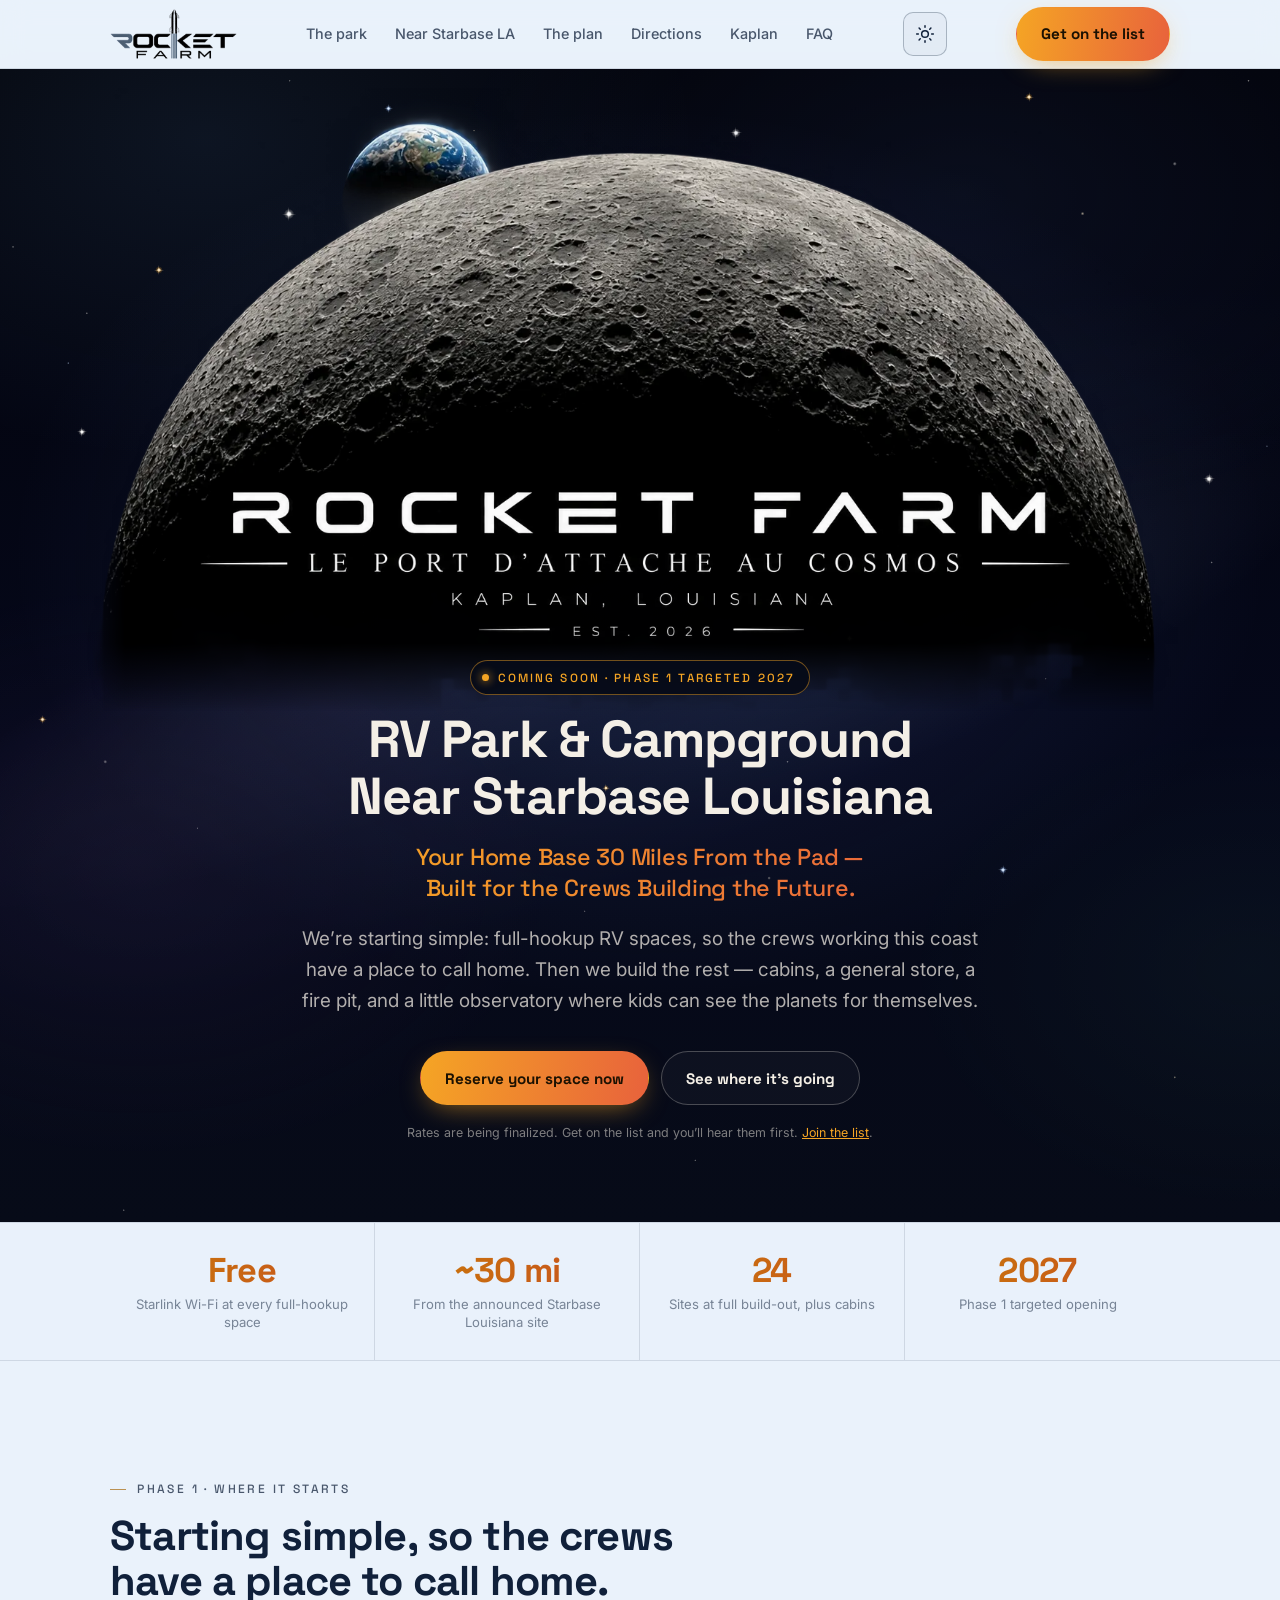
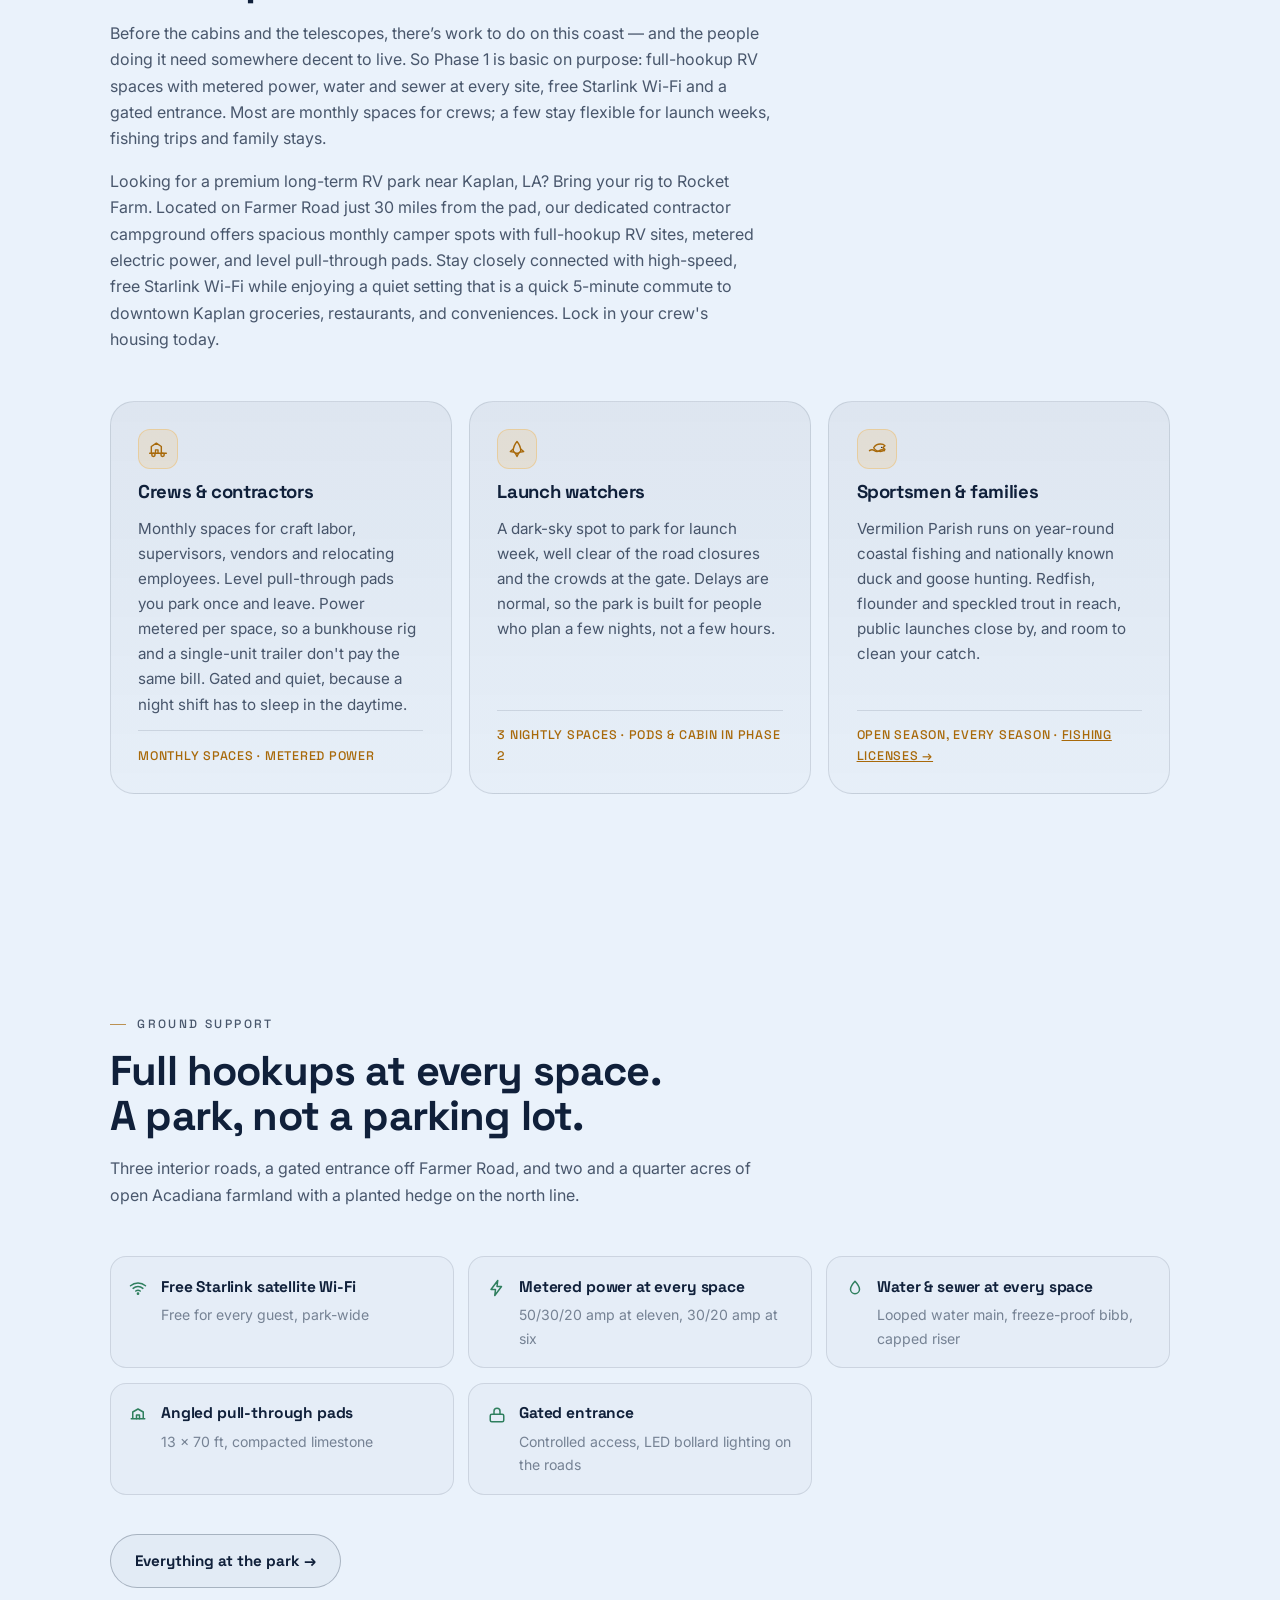
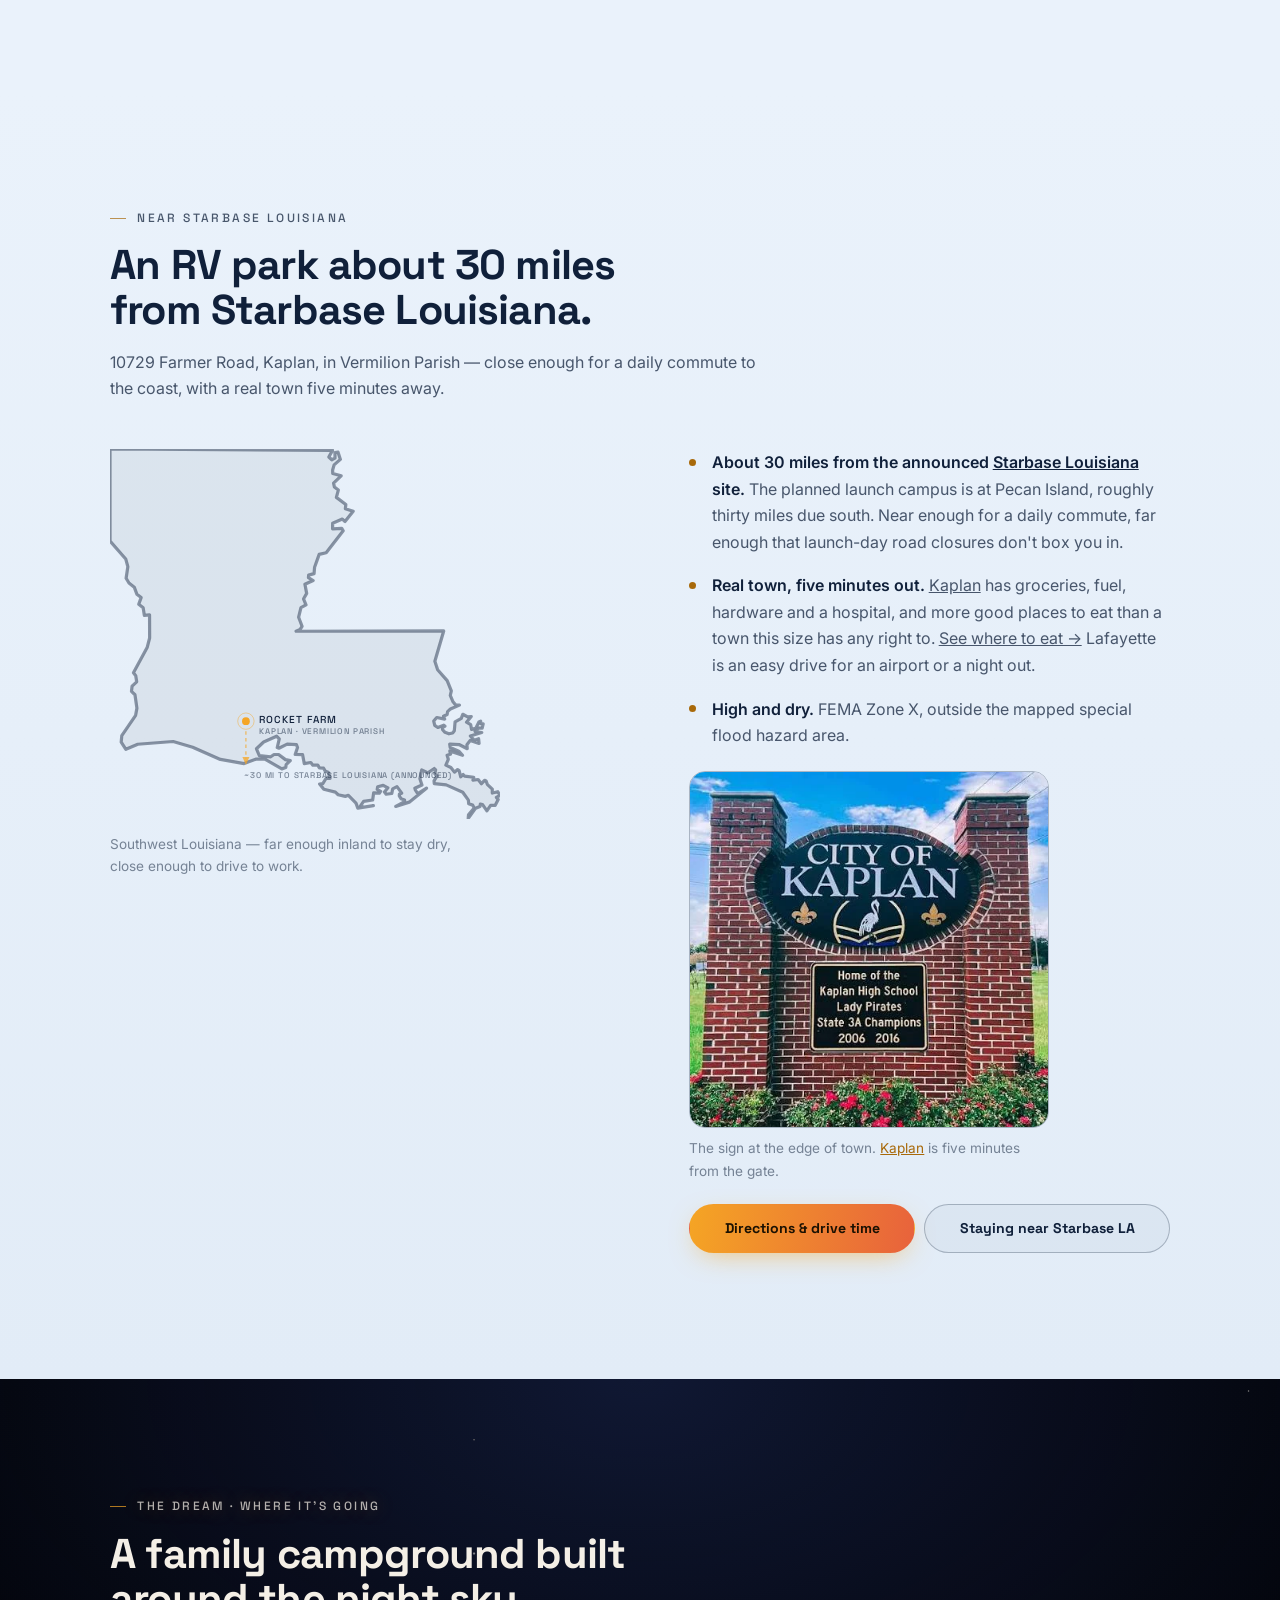
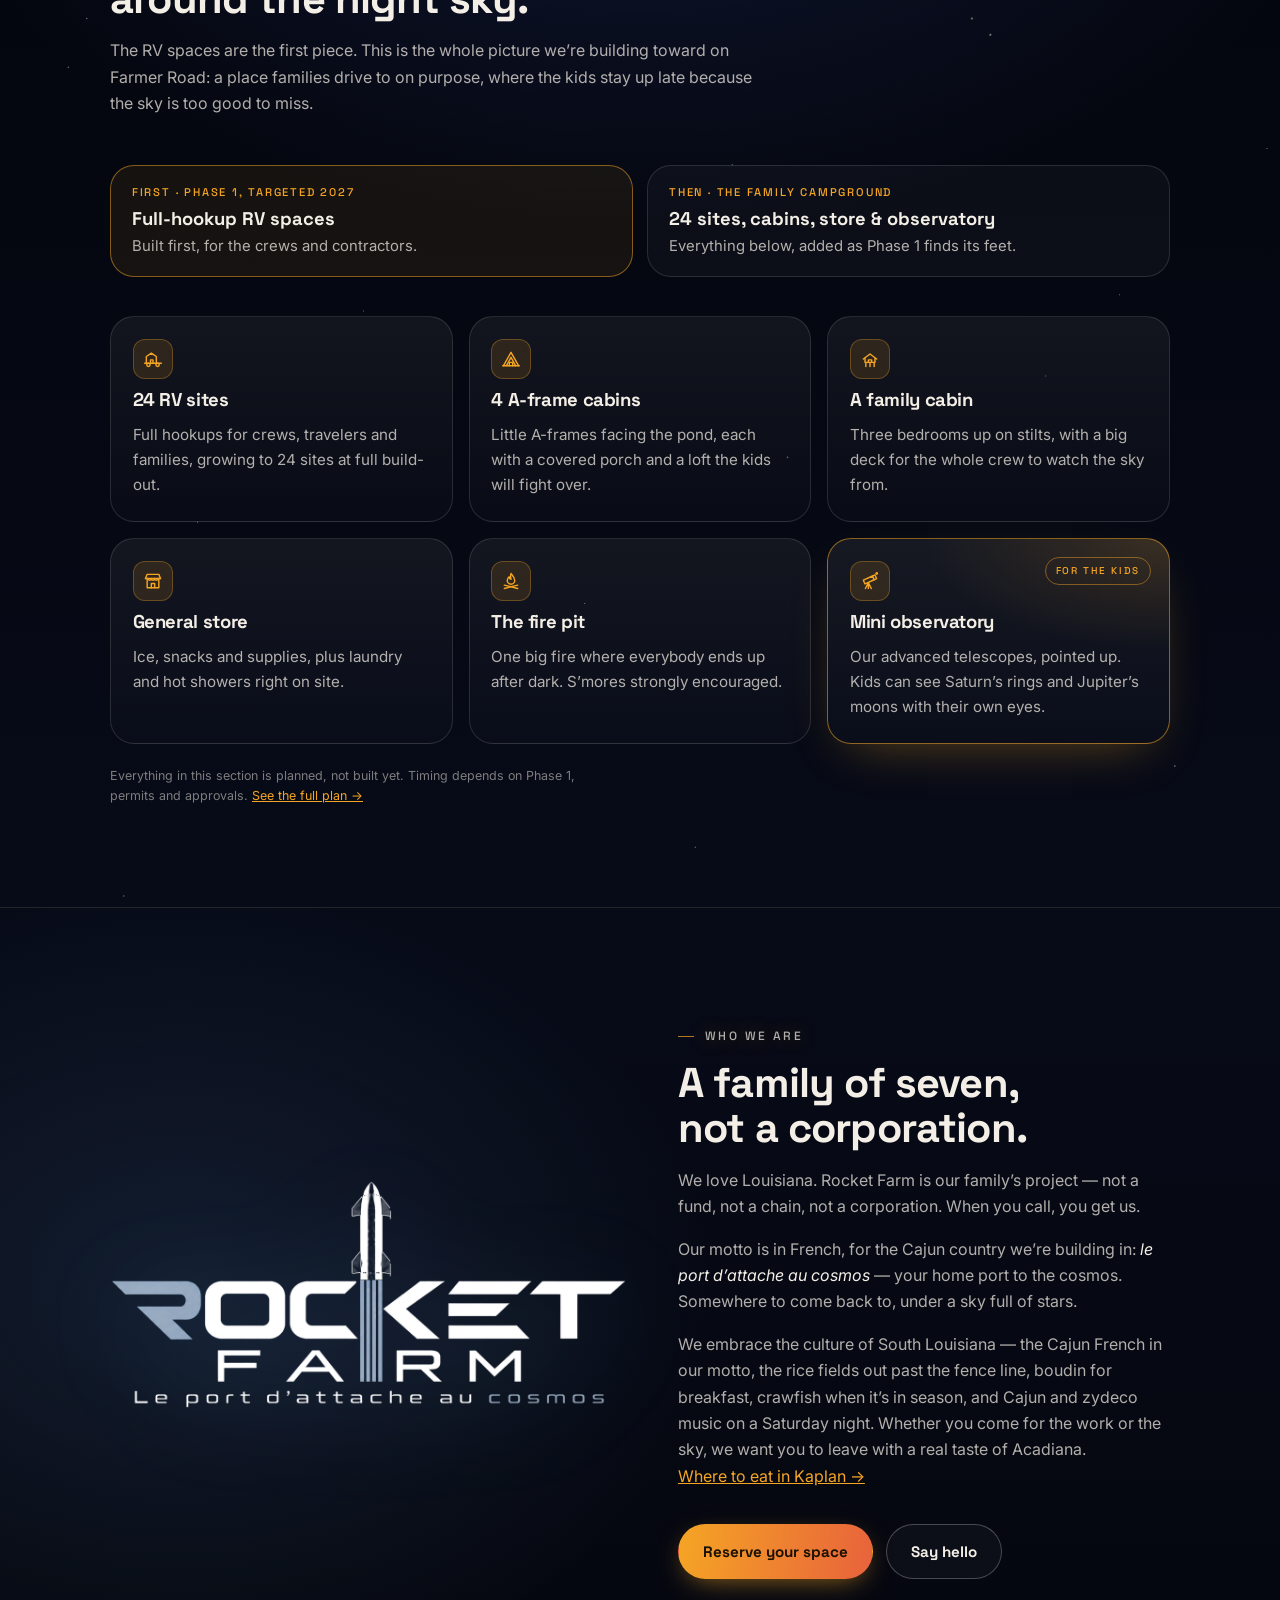
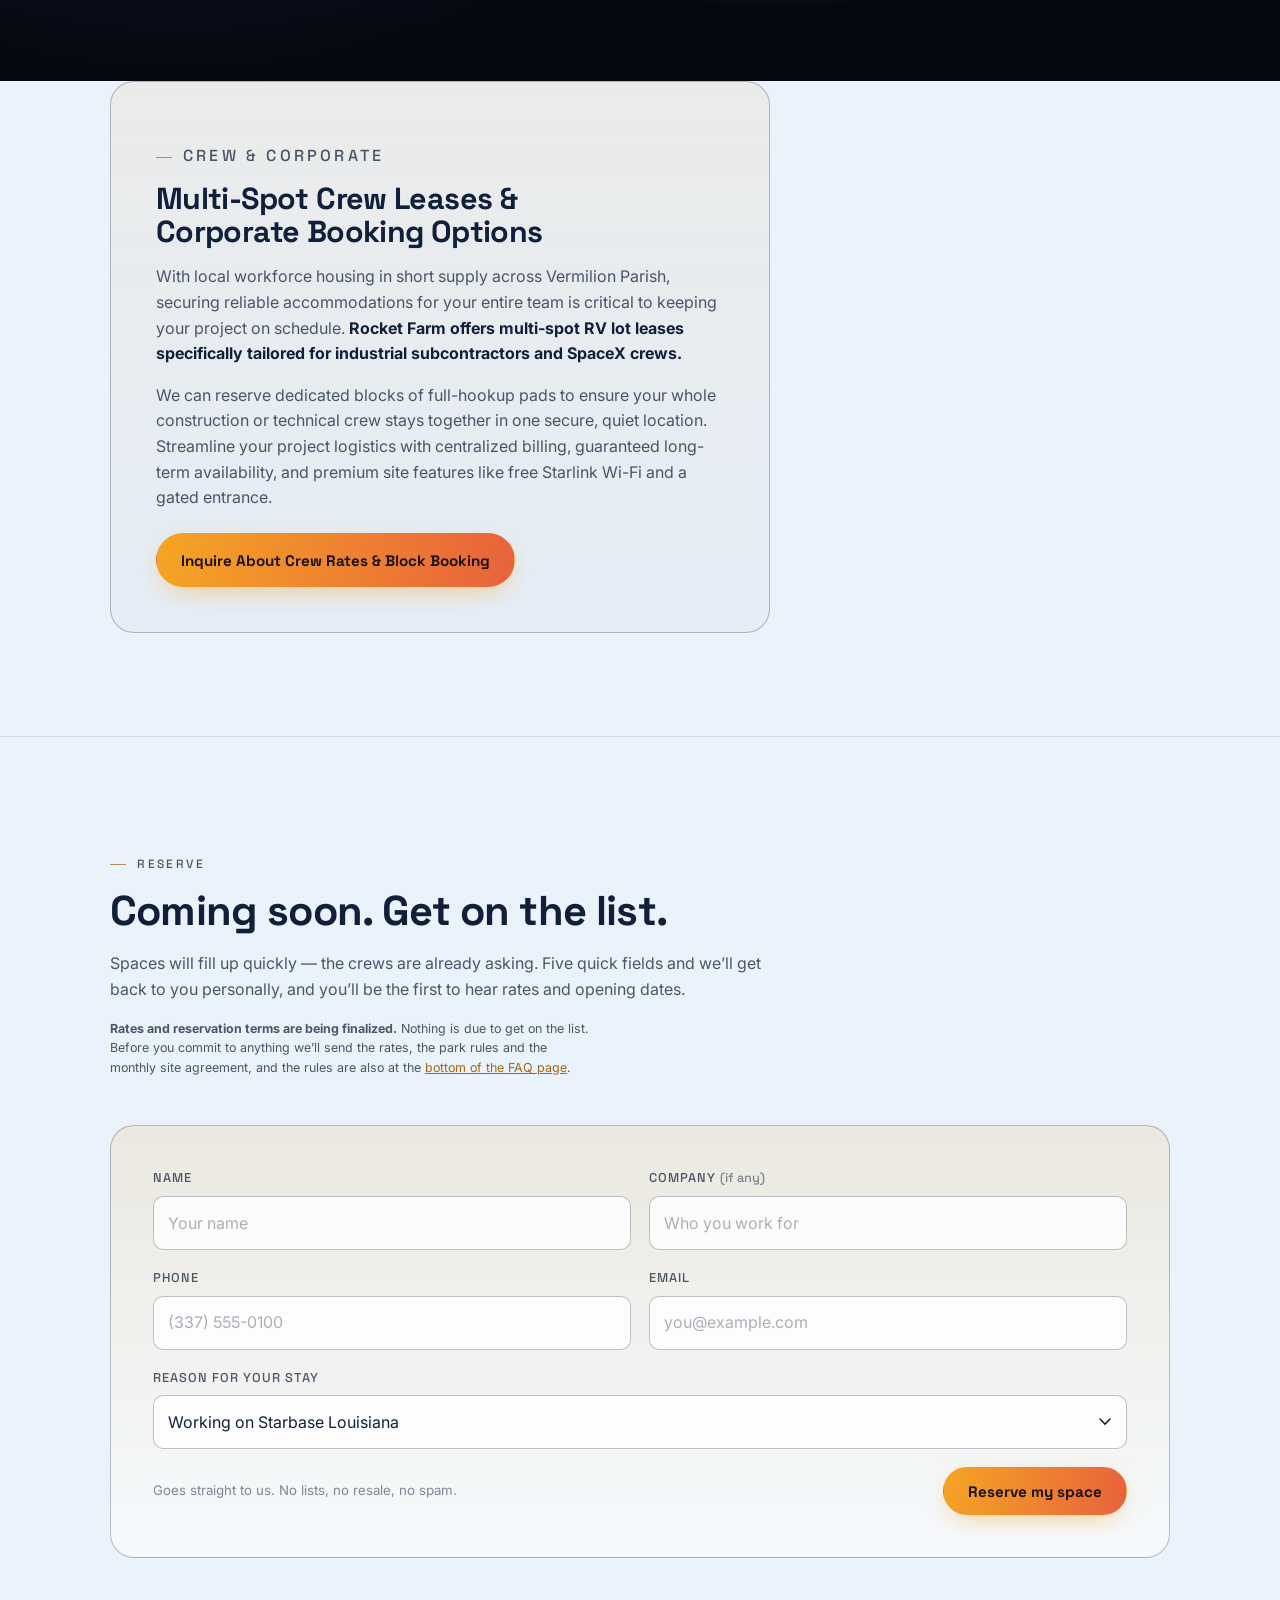
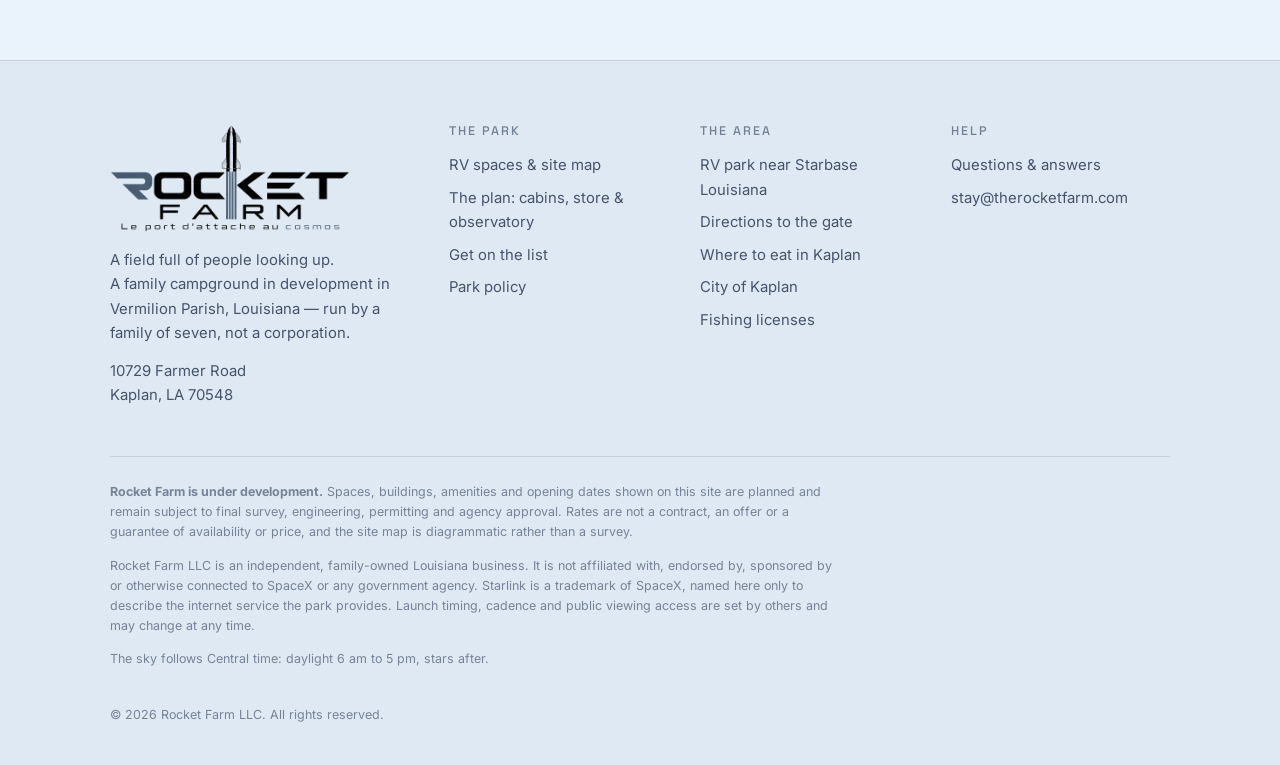
==== commit 1829c388: "Drop the 17-space count and Phase 1 layout specifics The park layout is being redrawn, so the site n" ====
--- a/index.html
+++ b/index.html
@@ -70,7 +70,7 @@
  "image": [
   "https://therocketfarm.com/og.png"
  ],
- "description": "A 17-space full-hookup RV park and family campground in development in Kaplan, Louisiana, about thirty miles north of the announced Starbase Louisiana launch site at Pecan Island in Vermilion Parish.",
+ "description": "A full-hookup RV park and family campground in development in Kaplan, Louisiana, about thirty miles north of the announced Starbase Louisiana launch site at Pecan Island in Vermilion Parish.",
  "slogan": "Stay. Watch. Explore.",
  "address": {
   "@type": "PostalAddress",
@@ -260,7 +260,7 @@
       <p class="soon"><span class="soon-dot" aria-hidden="true"></span><span class="soon-long">Coming soon &middot; Phase 1 targeted 2027</span><span class="soon-short">Coming soon &middot; 2027</span></p>
       <h1>RV Park &amp; Campground Near Starbase Louisiana</h1>
       <h2 class="tagline">Your Home Base 30 Miles From the Pad — Built for the Crews Building the Future.</h2>
-      <p class="hero-intro">We&rsquo;re starting simple: seventeen full-hookup RV spaces, so the crews working this coast have a place to call home. Then we build the rest &mdash; cabins, a general store, a fire pit, and a little observatory where kids can see the planets for themselves.</p>
+      <p class="hero-intro">We&rsquo;re starting simple: full-hookup RV spaces, so the crews working this coast have a place to call home. Then we build the rest &mdash; cabins, a general store, a fire pit, and a little observatory where kids can see the planets for themselves.</p>
       <div class="hero-cta">
         <a class="btn btn-primary" href="#reserve">Reserve your space now</a>
         <a class="btn btn-ghost" href="#dream">See where it&rsquo;s going</a>
@@ -273,7 +273,7 @@
 <section class="stats" aria-label="At a glance">
     <div class="wrap">
       <div class="stats-grid">
-        <div class="stat"><div class="stat-num">17</div><div class="stat-label">Full-hookup spaces &mdash; 14 monthly, 3 nightly</div></div>
+        <div class="stat"><div class="stat-num">Free</div><div class="stat-label">Starlink Wi-Fi at every full-hookup space</div></div>
         <div class="stat"><div class="stat-num">~30 mi</div><div class="stat-label">From the announced Starbase Louisiana site</div></div>
         <div class="stat"><div class="stat-num">24</div><div class="stat-label">Sites at full build-out, plus cabins</div></div>
         <div class="stat"><div class="stat-num">2027</div><div class="stat-label">Phase 1 targeted opening</div></div>
@@ -286,7 +286,7 @@
       <div class="head reveal">
         <p class="eyebrow">Phase 1 &middot; Where it starts</p>
         <h2>Starting simple, so the crews have a place to call home.</h2>
-        <p>Before the cabins and the telescopes, there&rsquo;s work to do on this coast &mdash; and the people doing it need somewhere decent to live. So Phase 1 is basic on purpose: seventeen full-hookup, pull-through RV spaces with metered power, water and sewer at every site, free Starlink Wi-Fi and a gated entrance. Fourteen are monthly spaces for crews; three stay flexible for launch weeks, fishing trips and family stays.</p>
+        <p>Before the cabins and the telescopes, there&rsquo;s work to do on this coast &mdash; and the people doing it need somewhere decent to live. So Phase 1 is basic on purpose: full-hookup RV spaces with metered power, water and sewer at every site, free Starlink Wi-Fi and a gated entrance. Most are monthly spaces for crews; a few stay flexible for launch weeks, fishing trips and family stays.</p>
         <p>Looking for a premium long-term RV park near Kaplan, LA? Bring your rig to Rocket Farm. Located on Farmer Road just 30 miles from the pad, our dedicated contractor campground offers spacious monthly camper spots with full-hookup RV sites, metered electric power, and level pull-through pads. Stay closely connected with high-speed, free Starlink Wi-Fi while enjoying a quiet setting that is a quick 5-minute commute to downtown Kaplan groceries, restaurants, and conveniences. Lock in your crew's housing today.</p>
       </div>
 
@@ -297,7 +297,7 @@
           </div>
           <h3>Crews &amp; contractors</h3>
           <p>Monthly spaces for craft labor, supervisors, vendors and relocating employees. Level pull-through pads you park once and leave. Power metered per space, so a bunkhouse rig and a single-unit trailer don't pay the same bill. Gated and quiet, because a night shift has to sleep in the daytime.</p>
-          <div class="note">14 monthly spaces · metered power</div>
+          <div class="note">Monthly spaces · metered power</div>
         </article>
 
         <article class="card">
@@ -400,7 +400,7 @@
       </div>
 
       <ol class="road reveal" aria-label="How Rocket Farm grows">
-        <li><span class="road-when">First &middot; Phase 1, targeted 2027</span><b>17 full-hookup RV spaces</b><span>Built first, for the crews and contractors.</span></li>
+        <li><span class="road-when">First &middot; Phase 1, targeted 2027</span><b>Full-hookup RV spaces</b><span>Built first, for the crews and contractors.</span></li>
         <li><span class="road-when">Then &middot; the family campground</span><b>24 sites, cabins, store &amp; observatory</b><span>Everything below, added as Phase 1 finds its feet.</span></li>
       </ol>
 
@@ -408,7 +408,7 @@
         <article class="dream-card">
           <div class="card-icon" aria-hidden="true"><svg viewBox="0 0 24 24"><path d="M2 17h20M4 17V9l6-4 6 4v8M9 17v-4h3v4"/><circle cx="17.5" cy="19" r="2"/><circle cx="6.5" cy="19" r="2"/></svg></div>
           <h3>24 RV sites</h3>
-          <p>Full hookups for crews, travelers and families, growing out from the first seventeen.</p>
+          <p>Full hookups for crews, travelers and families, growing to 24 sites at full build-out.</p>
         </article>
         <article class="dream-card">
           <div class="card-icon" aria-hidden="true"><svg viewBox="0 0 24 24"><path d="M3 20L12 4l9 16"/><path d="M6.5 20L12 10l5.5 10"/><path d="M10 20v-4h4v4"/><path d="M2 20h20"/></svg></div>
@@ -481,7 +481,7 @@
       <div class="head reveal">
         <p class="eyebrow">Reserve</p>
         <h2>Coming soon. Get on the list.</h2>
-        <p>Spaces will fill up quickly &mdash; there are fourteen monthly spaces and the crews are already asking. Five quick fields and we&rsquo;ll get back to you personally, and you&rsquo;ll be the first to hear rates and opening dates.</p>
+        <p>Spaces will fill up quickly &mdash; the crews are already asking. Five quick fields and we&rsquo;ll get back to you personally, and you&rsquo;ll be the first to hear rates and opening dates.</p>
         <p class="fine"><strong>Rates and reservation terms are being finalized.</strong> Nothing is due to get on the list. Before you commit to anything we&rsquo;ll send the rates, the park rules and the monthly site agreement, and the rules are also at the <a href="/faq/#rules">bottom of the FAQ page</a>.</p>
       </div>
 
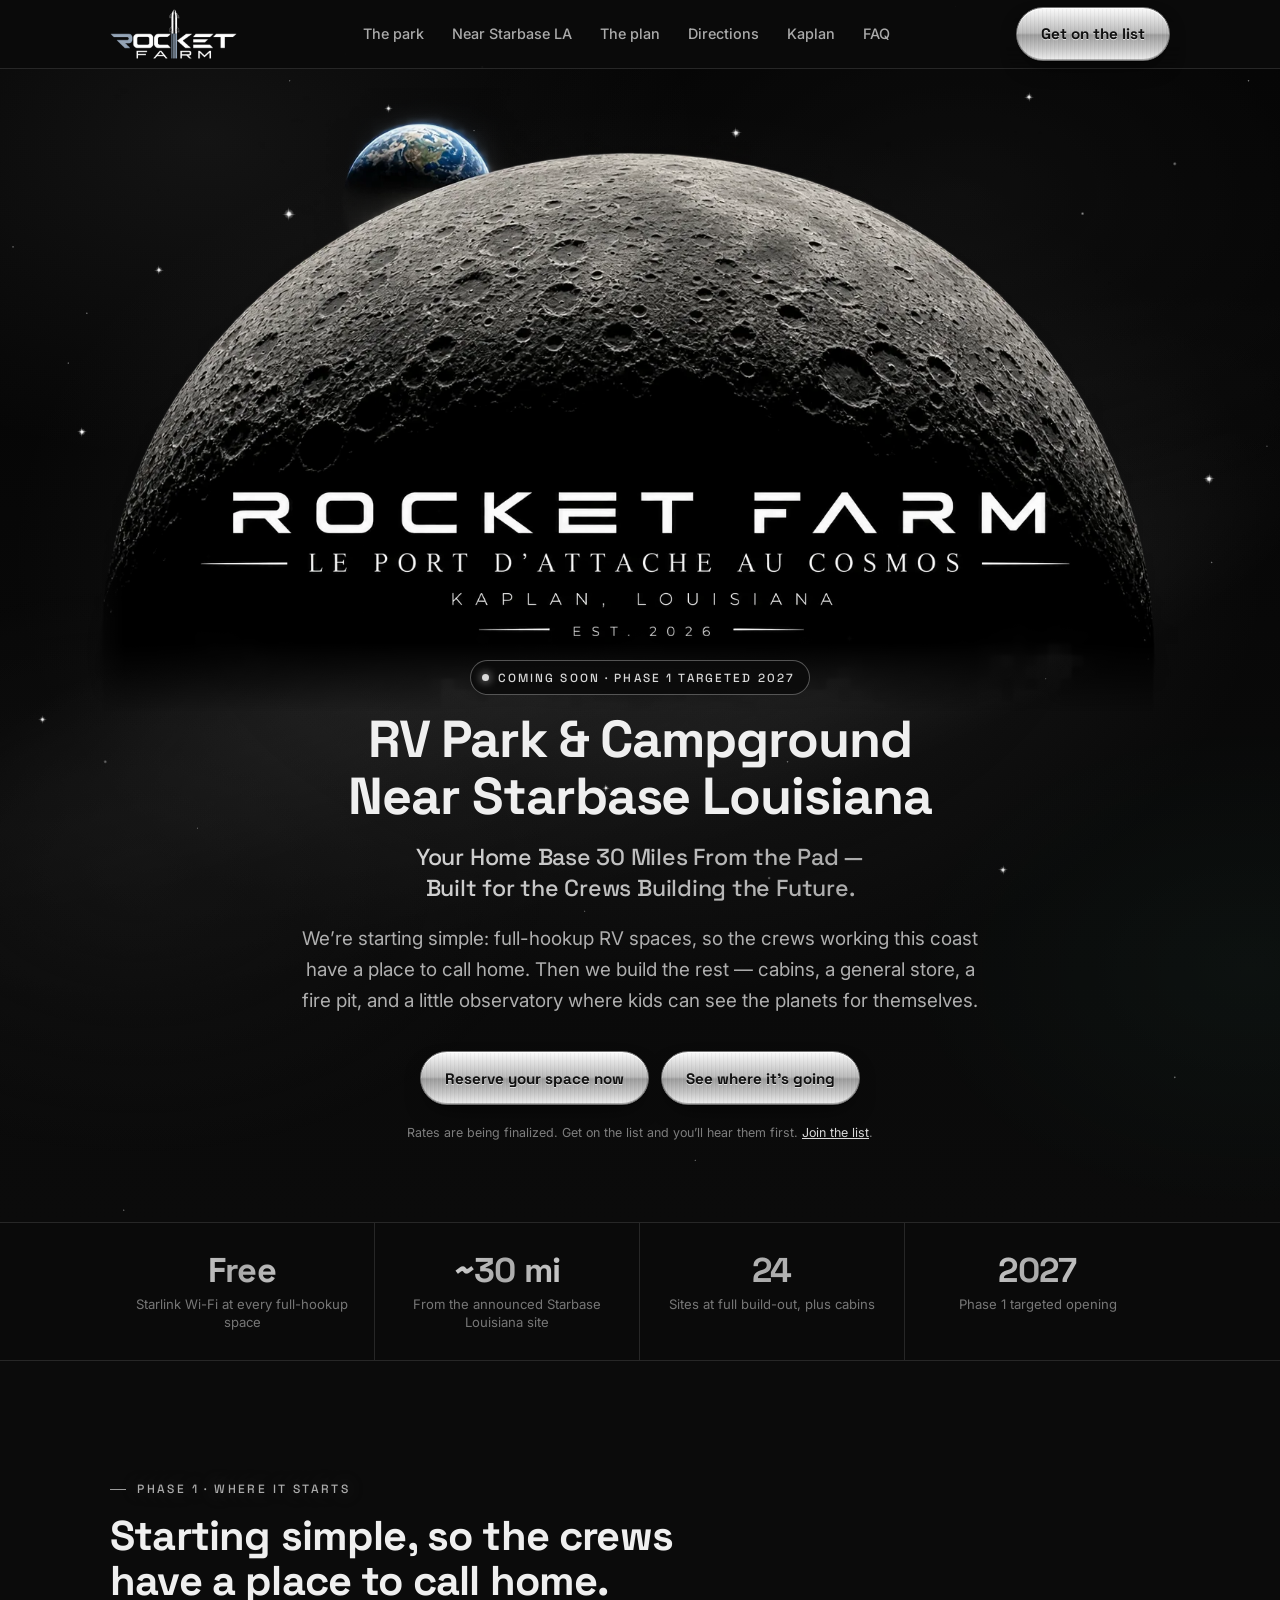
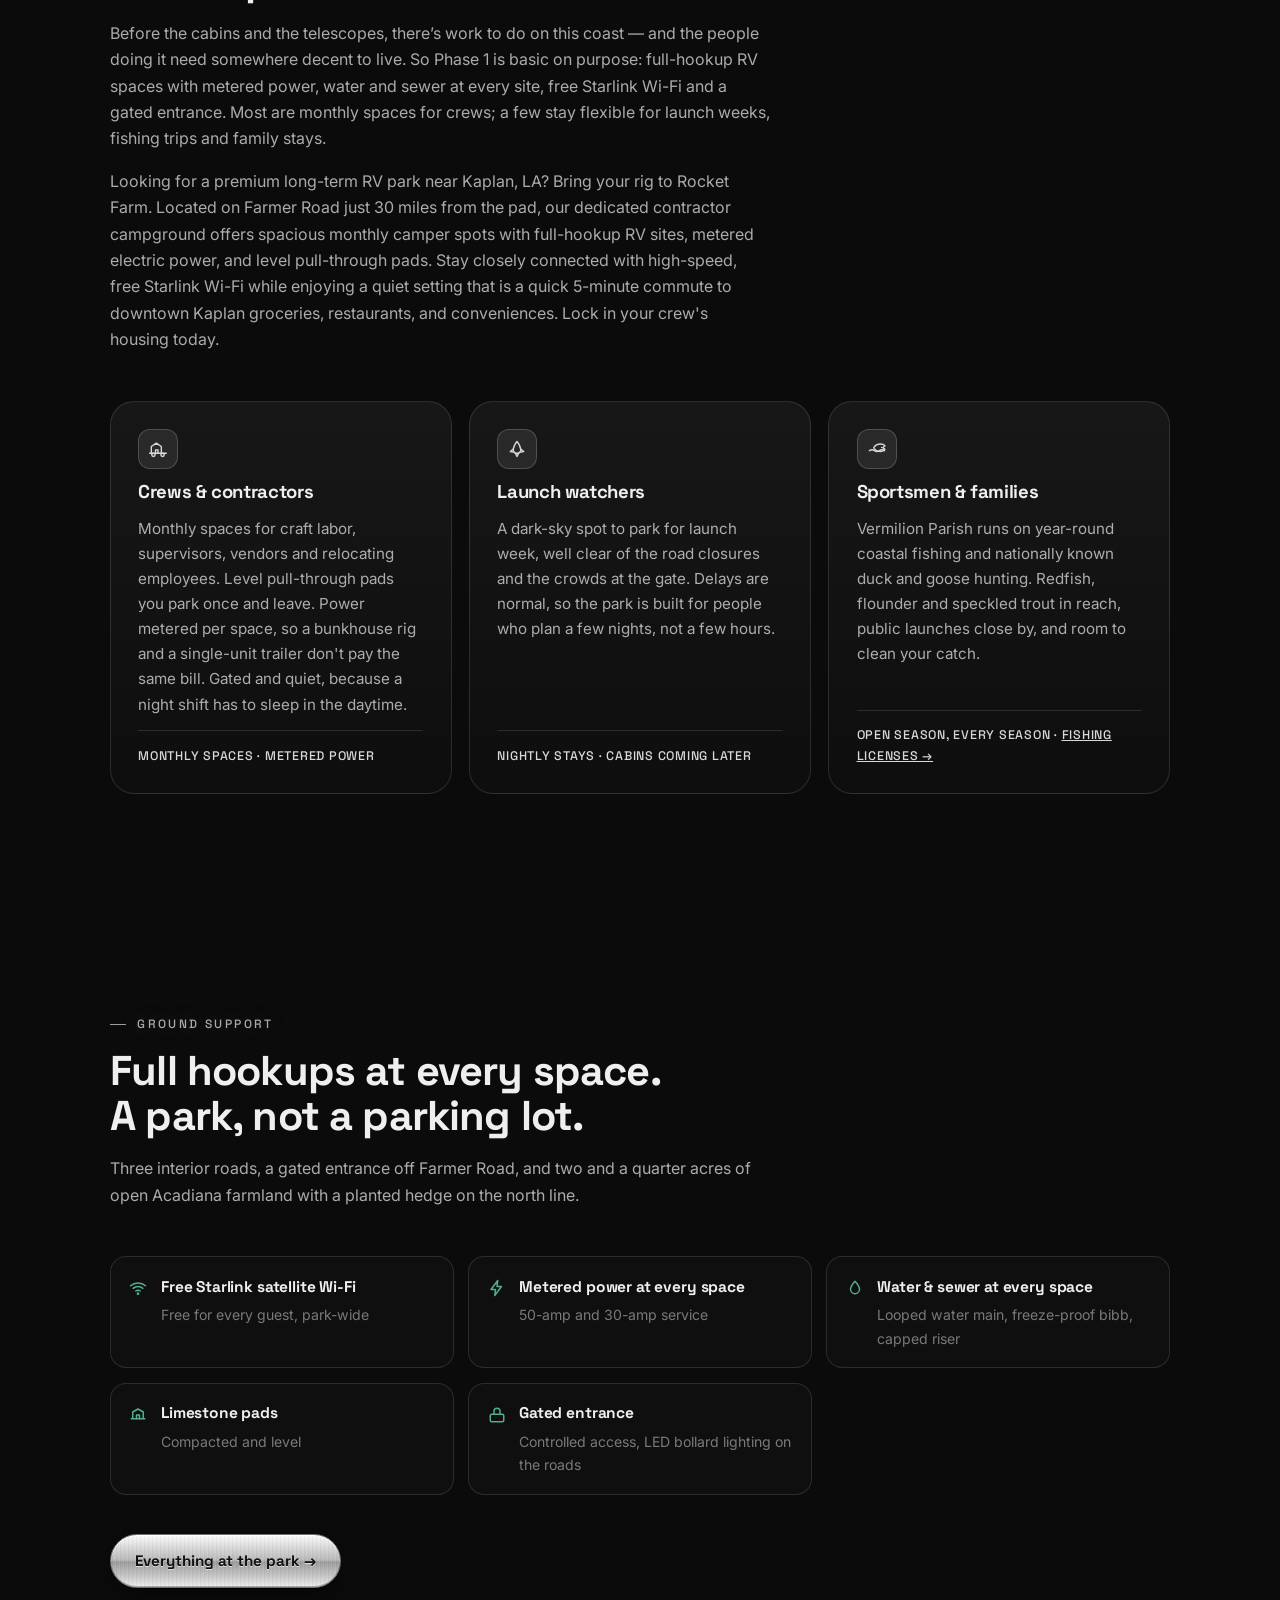
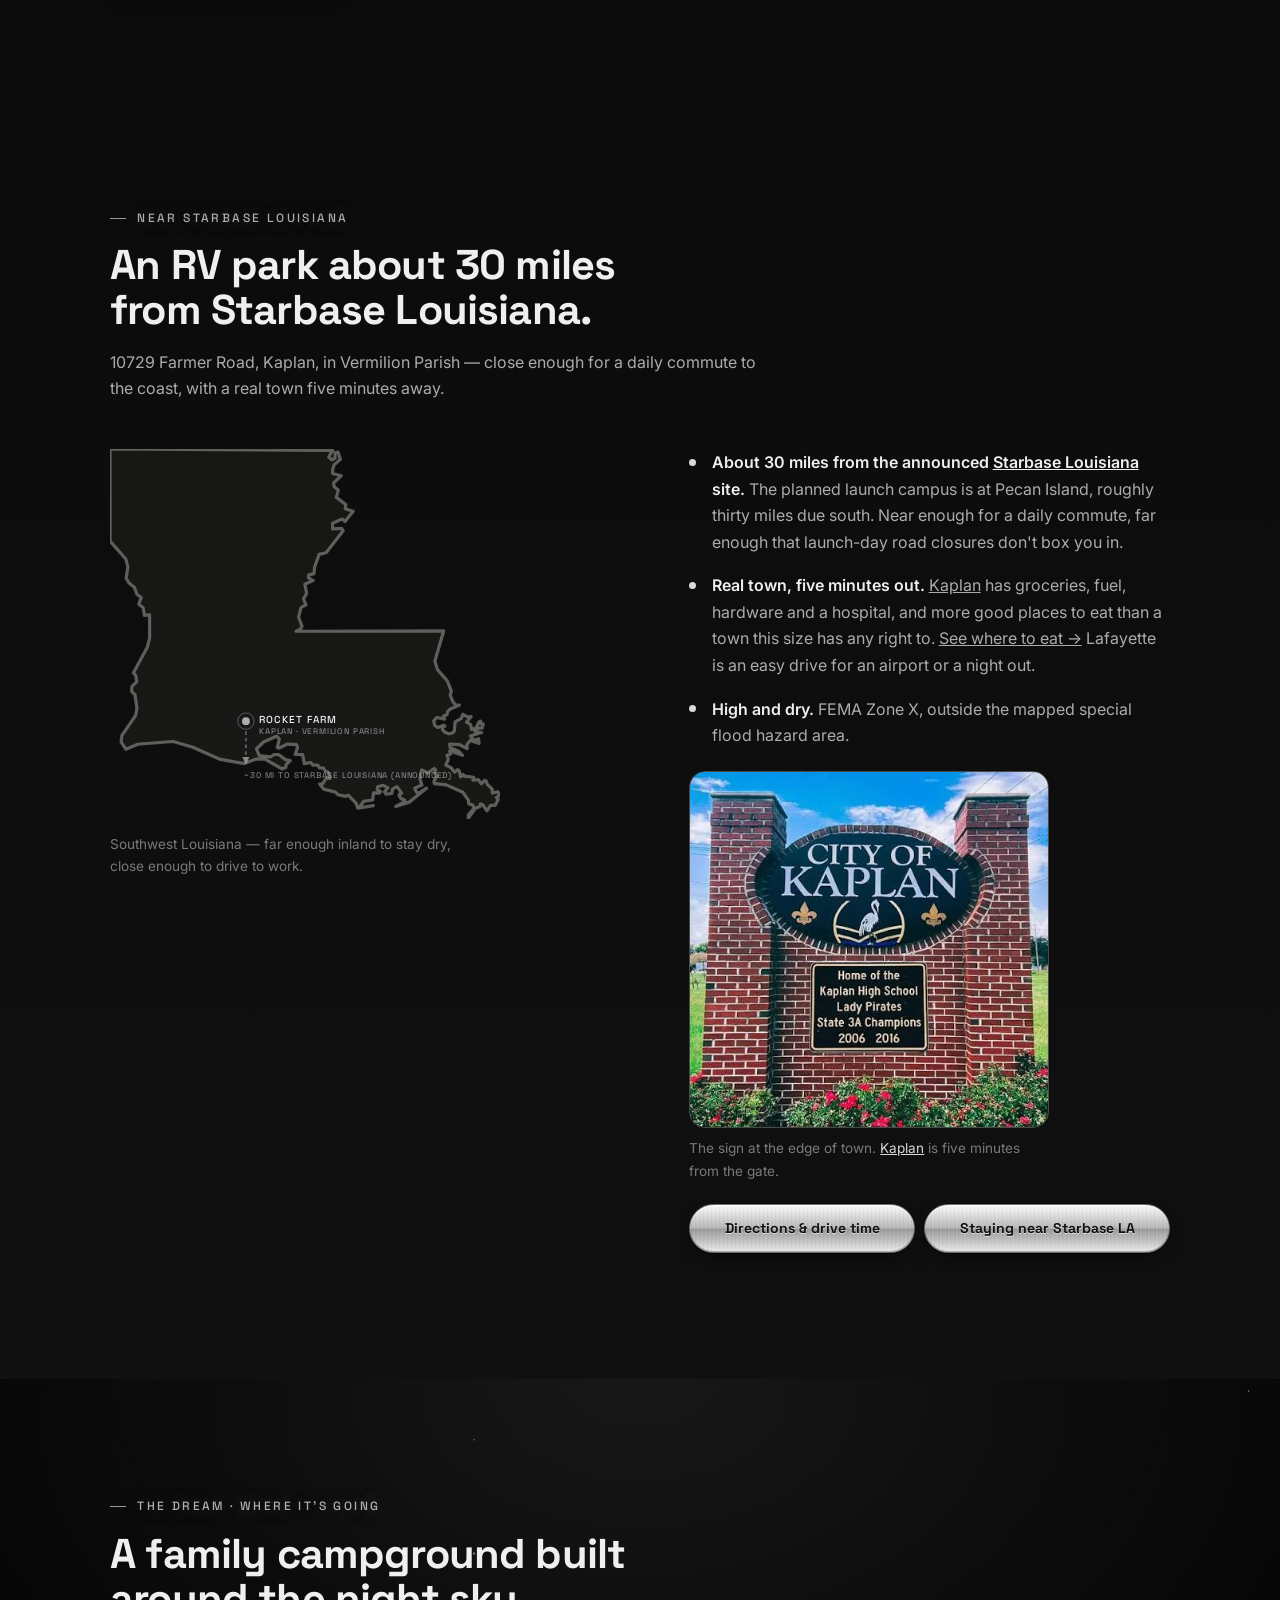
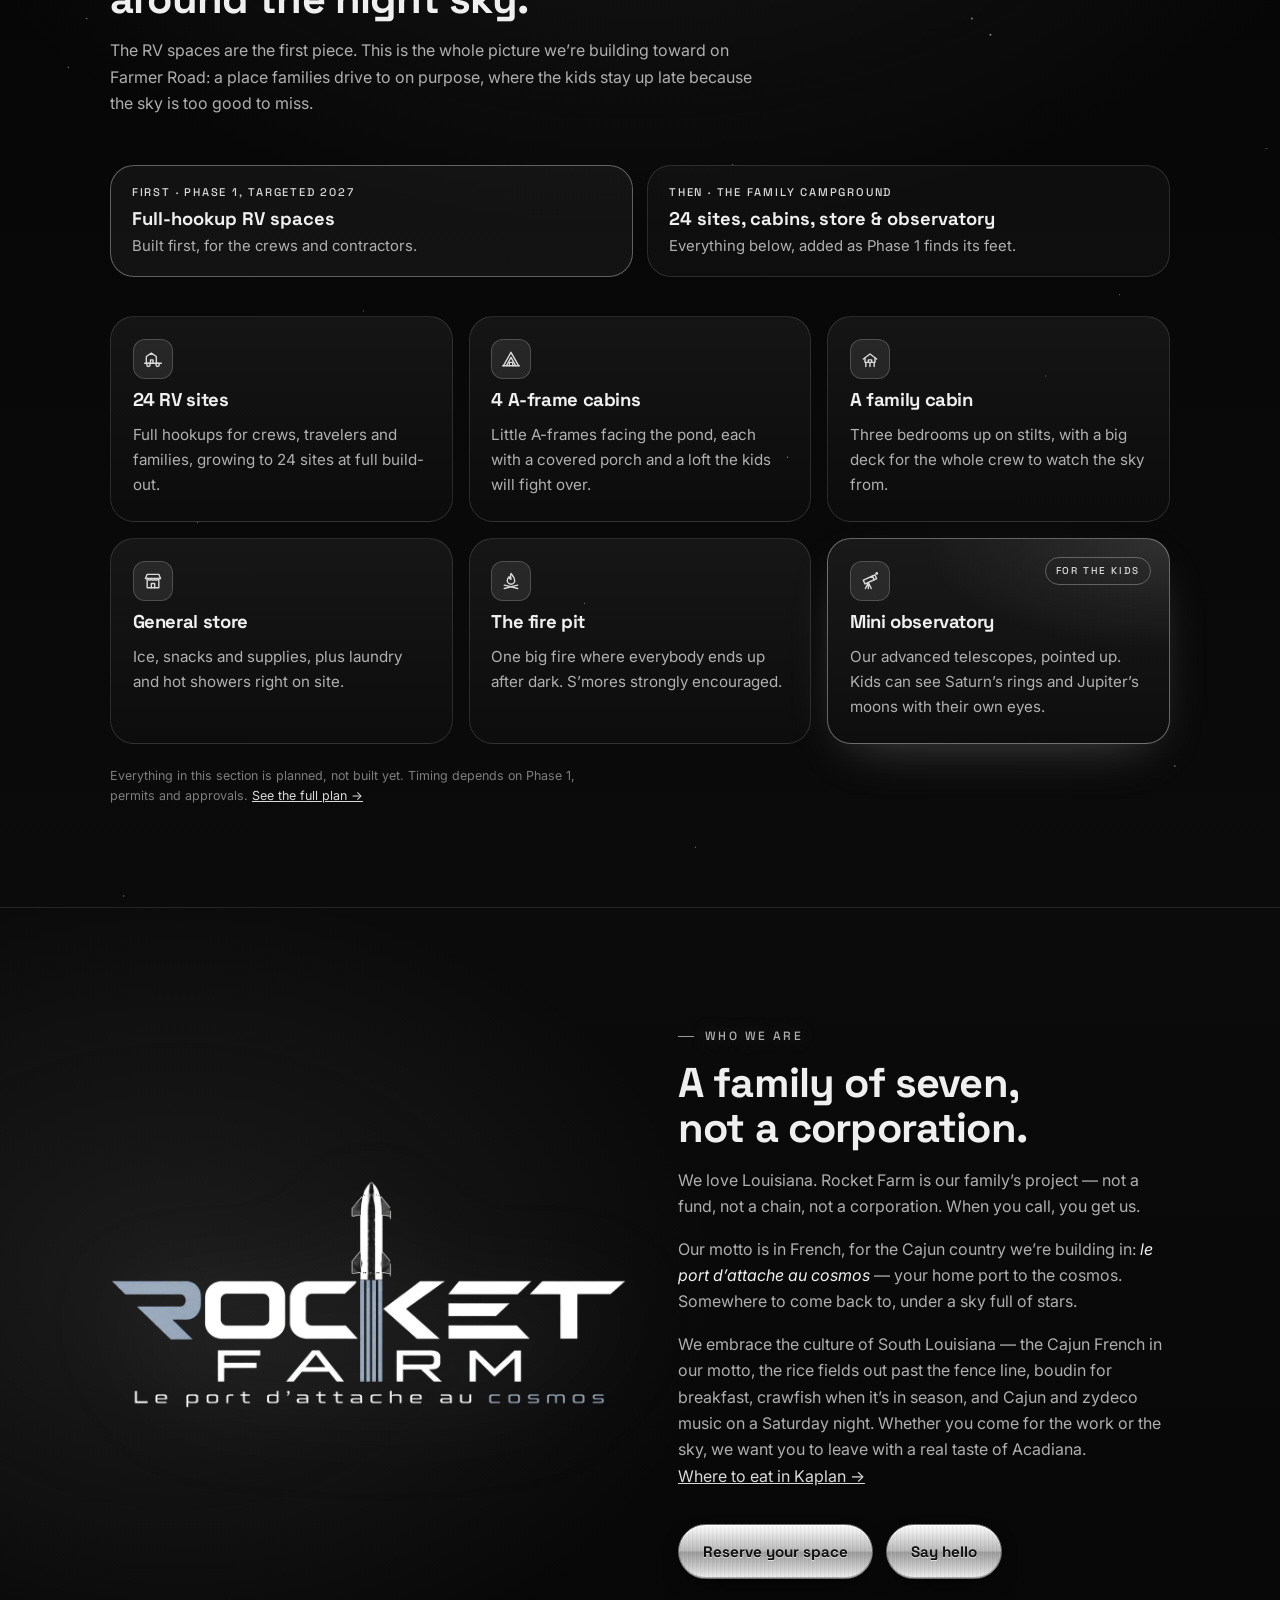
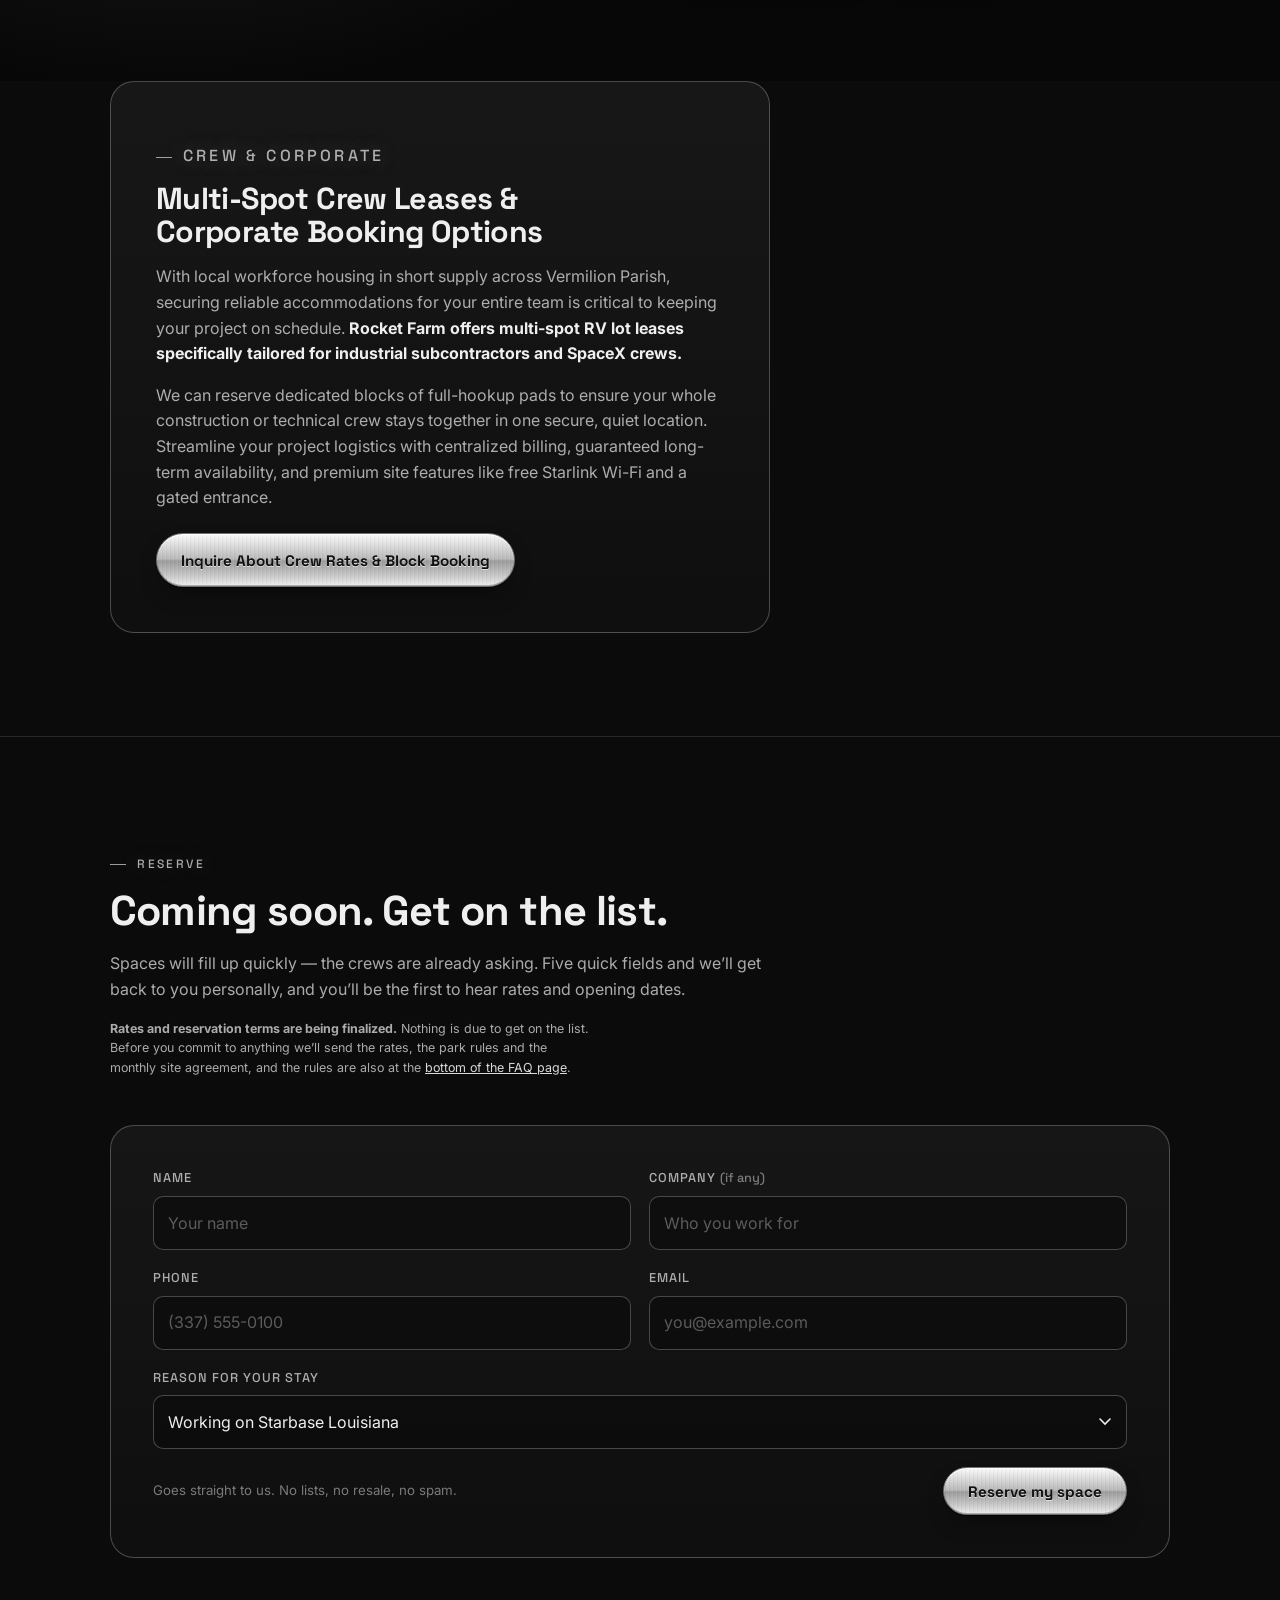
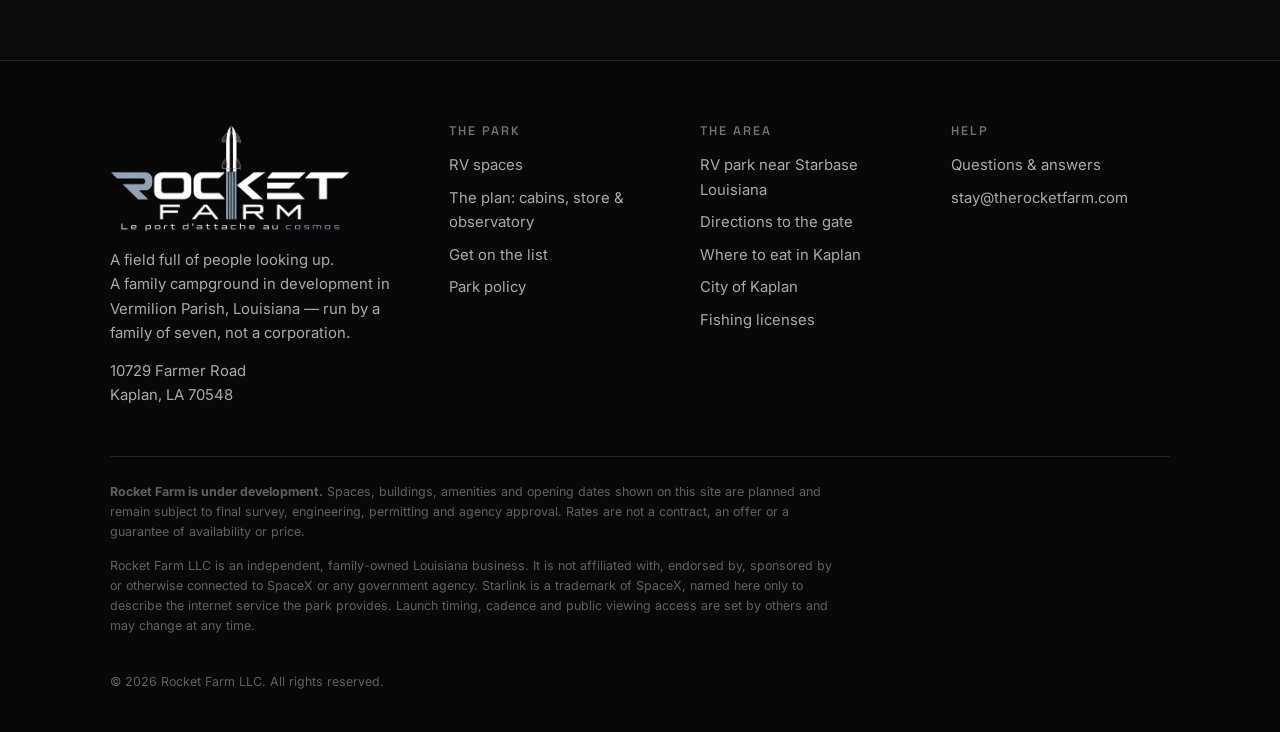
==== commit 6e4ad558: "Night sky everywhere, silver metal buttons, no orange or blue - Every colour on the site is now neut" ====
--- a/index.html
+++ b/index.html
@@ -5,7 +5,7 @@
 <meta name="viewport" content="width=device-width, initial-scale=1">
 <title>RV Park Near Starbase Louisiana | Rocket Farm, Kaplan LA</title>
 <meta name="description" content="RV park and family campground in Kaplan, LA, about 30 miles from Starbase Louisiana: full hookups, Starlink Wi-Fi, monthly spaces for SpaceX crews.">
-<meta name="theme-color" content="#070b18">
+<meta name="theme-color" content="#0b0b0b">
 <meta name="keywords" content="RV park near Starbase Louisiana, campground near Starbase Louisiana, RV park Pecan Island, RV park Kaplan LA, Vermilion Parish campground, SpaceX contractor RV park, monthly RV spaces Kaplan">
 <meta name="robots" content="index, follow, max-image-preview:large, max-snippet:-1">
 <meta name="geo.placename" content="Kaplan, Vermilion Parish, Louisiana">
@@ -25,7 +25,7 @@
 <meta name="twitter:title" content="RV Park Near Starbase Louisiana | Rocket Farm, Kaplan LA">
 <meta name="twitter:description" content="RV park and family campground in Kaplan, LA, about 30 miles from Starbase Louisiana: full hookups, Starlink Wi-Fi, monthly spaces for SpaceX crews.">
 <meta name="twitter:image" content="https://therocketfarm.com/og.png">
-<link rel="icon" href="data:image/svg+xml,%3Csvg xmlns='http://www.w3.org/2000/svg' viewBox='0 0 100 100'%3E%3Crect width='100' height='100' rx='22' fill='%23070b18'/%3E%3Cpath d='M50 18c9 10 13 22 13 34l-7 6H44l-7-6c0-12 4-24 13-34z' fill='%23f5a524'/%3E%3Cpath d='M44 62h12l-6 20-6-20z' fill='%23e8623c'/%3E%3C/svg%3E">
+<link rel="icon" href="data:image/svg+xml,%3Csvg xmlns='http://www.w3.org/2000/svg' viewBox='0 0 100 100'%3E%3Crect width='100' height='100' rx='22' fill='%230b0b0b'/%3E%3Cpath d='M50 18c9 10 13 22 13 34l-7 6H44l-7-6c0-12 4-24 13-34z' fill='%23d9d9d9'/%3E%3Cpath d='M44 62h12l-6 20-6-20z' fill='%23a3a3a3'/%3E%3C/svg%3E">
 <link rel="apple-touch-icon" href="/img/apple-touch-icon.png">
 <link rel="preconnect" href="https://fonts.googleapis.com">
 <link rel="preconnect" href="https://fonts.gstatic.com" crossorigin>
@@ -44,7 +44,7 @@
   var q=new URLSearchParams(location.search).get('sky');
   var pref=q||localStorage.getItem('rf-theme');
   var h=parseInt(new Intl.DateTimeFormat('en-US',{timeZone:'America/Chicago',hour:'numeric',hourCycle:'h23'}).format(new Date()),10)%24;
-  var day=(pref==='day'||pref==='night')?pref==='day':(h>=6&&h<17);
+  var day=false;
   document.documentElement.setAttribute('data-theme',day?'day':'night');
 }catch(e){document.documentElement.setAttribute('data-theme','night')}})();
 </script>
@@ -178,12 +178,7 @@
       <a href="/directions/">Directions</a>
       <a href="/kaplan/">Kaplan</a>
       <a href="/faq/">FAQ</a>
-      <a href="#" class="sky-switch" role="button">Switch to day sky</a>
-    </div>
-    <button class="theme-toggle" type="button" aria-label="Switch between day and night sky" title="Day / night">
-      <svg class="ic-moon" viewBox="0 0 24 24" aria-hidden="true"><path d="M20 14.5A8.5 8.5 0 0 1 9.5 4a7 7 0 1 0 10.5 10.5z"/></svg>
-      <svg class="ic-sun" viewBox="0 0 24 24" aria-hidden="true"><circle cx="12" cy="12" r="4"/><path d="M12 2v2M12 20v2M2 12h2M20 12h2M4.9 4.9l1.4 1.4M17.7 17.7l1.4 1.4M4.9 19.1l1.4-1.4M17.7 6.3l1.4-1.4"/></svg>
-    </button>
+    </div>
     <button class="nav-toggle" type="button" aria-expanded="false" aria-controls="nav-links" aria-label="Open menu">
       <svg class="bars" viewBox="0 0 24 24" aria-hidden="true"><path d="M4 7h16M4 12h16M4 17h16"/></svg>
       <svg class="x" viewBox="0 0 24 24" aria-hidden="true"><path d="M6 6l12 12M18 6L6 18"/></svg>
@@ -226,20 +221,20 @@
       <svg viewBox="0 0 140 56">
         <defs>
           <linearGradient id="ufoDisc" x1="0" y1="0" x2="0" y2="1">
-            <stop offset="0" stop-color="#f4f7fb"/><stop offset=".55" stop-color="#b9c4d3"/><stop offset="1" stop-color="#6c7788"/>
+            <stop offset="0" stop-color="#f7f7f7"/><stop offset=".55" stop-color="#c3c3c3"/><stop offset="1" stop-color="#767676"/>
           </linearGradient>
           <linearGradient id="ufoDome" x1="0" y1="0" x2="0" y2="1">
-            <stop offset="0" stop-color="#ffffff"/><stop offset="1" stop-color="#aab6c6"/>
+            <stop offset="0" stop-color="#ffffff"/><stop offset="1" stop-color="#b5b5b5"/>
           </linearGradient>
           <radialGradient id="ufoUnder" cx=".5" cy=".2" r=".6">
-            <stop offset="0" stop-color="#bfe9ff" stop-opacity=".9"/><stop offset="1" stop-color="#5fc3ff" stop-opacity="0"/>
+            <stop offset="0" stop-color="#e2e2e2" stop-opacity=".9"/><stop offset="1" stop-color="#b2b2b2" stop-opacity="0"/>
           </radialGradient>
         </defs>
         <ellipse class="ufo-glow" cx="70" cy="40" rx="46" ry="12" fill="url(#ufoUnder)"/>
         <ellipse cx="70" cy="18" rx="22" ry="12" fill="url(#ufoDome)"/>
         <ellipse cx="70" cy="30" rx="66" ry="12" fill="url(#ufoDisc)"/>
         <ellipse cx="70" cy="31" rx="66" ry="4" fill="rgba(255,255,255,.25)"/>
-        <ellipse cx="70" cy="42" rx="24" ry="5" fill="#8d98a8"/>
+        <ellipse cx="70" cy="42" rx="24" ry="5" fill="#979797"/>
         <g class="ufo-lights">
           <circle cx="12" cy="31" r="1.9"/><circle cx="26" cy="35" r="1.9"/><circle cx="41" cy="38" r="1.9"/><circle cx="56" cy="40" r="1.9"/>
           <circle cx="84" cy="40" r="1.9"/><circle cx="99" cy="38" r="1.9"/><circle cx="114" cy="35" r="1.9"/><circle cx="128" cy="31" r="1.9"/>
@@ -306,7 +301,7 @@
           </div>
           <h3>Launch watchers</h3>
           <p>A dark-sky spot to park for launch week, well clear of the road closures and the crowds at the gate. Delays are normal, so the park is built for people who plan a few nights, not a few hours.</p>
-          <div class="note">3 nightly spaces · pods &amp; cabin in Phase 2</div>
+          <div class="note">Nightly stays · cabins coming later</div>
         </article>
 
         <article class="card">
@@ -331,9 +326,9 @@
       </div>
       <div class="amenities reveal">
         <div class="amenity"><svg viewBox="0 0 24 24" aria-hidden="true"><path d="M2 9a15 15 0 0120 0M5.5 12.5a10 10 0 0113 0M9 16a5 5 0 016 0"/><circle cx="12" cy="19.5" r=".8"/></svg><div><strong>Free Starlink satellite Wi-Fi</strong><span>Free for every guest, park-wide</span></div></div>
-        <div class="amenity"><svg viewBox="0 0 24 24" aria-hidden="true"><path d="M13 2L4 14h6l-1 8 9-12h-6l1-8z"/></svg><div><strong>Metered power at every space</strong><span>50/30/20 amp at eleven, 30/20 amp at six</span></div></div>
+        <div class="amenity"><svg viewBox="0 0 24 24" aria-hidden="true"><path d="M13 2L4 14h6l-1 8 9-12h-6l1-8z"/></svg><div><strong>Metered power at every space</strong><span>50-amp and 30-amp service</span></div></div>
         <div class="amenity"><svg viewBox="0 0 24 24" aria-hidden="true"><path d="M12 3s6 6.5 6 10.5A6 6 0 016 13.5C6 9.5 12 3 12 3z"/></svg><div><strong>Water &amp; sewer at every space</strong><span>Looped water main, freeze-proof bibb, capped riser</span></div></div>
-        <div class="amenity"><svg viewBox="0 0 24 24" aria-hidden="true"><path d="M3 17h18M5 17V8l7-4 7 4v9"/><path d="M10 17v-5h4v5"/></svg><div><strong>Angled pull-through pads</strong><span>13 × 70 ft, compacted limestone</span></div></div>
+        <div class="amenity"><svg viewBox="0 0 24 24" aria-hidden="true"><path d="M3 17h18M5 17V8l7-4 7 4v9"/><path d="M10 17v-5h4v5"/></svg><div><strong>Limestone pads</strong><span>Compacted and level</span></div></div>
         <div class="amenity"><svg viewBox="0 0 24 24" aria-hidden="true"><rect x="3" y="11" width="18" height="10" rx="2"/><path d="M8 11V7a4 4 0 018 0v4"/></svg><div><strong>Gated entrance</strong><span>Controlled access, LED bollard lighting on the roads</span></div></div>
       </div>
       <div class="more reveal">
@@ -358,11 +353,11 @@
                 stroke="rgba(244,239,230,.34)" stroke-width="3.2"
                 stroke-linejoin="round" vector-effect="non-scaling-stroke"/>
           <!-- indicative bearing south to the launch site: ~184 deg true, ~30 mi -->
-          <path d="M348.5,723.8 L348.5,793.8" stroke="#f5a524" stroke-width="3"
+          <path d="M348.5,723.8 L348.5,793.8" stroke="#adadad" stroke-width="3"
                 stroke-dasharray="9 8" opacity=".75"/>
-          <path d="M339.5,789.8 L348.5,809.8 L357.5,789.8 Z" fill="#f5a524" opacity=".75"/>
-          <circle cx="348.5" cy="697.8" r="21" fill="none" stroke="#f5a524" stroke-width="2.5" opacity=".45"/>
-          <circle cx="348.5" cy="697.8" r="10" fill="#f5a524"/>
+          <path d="M339.5,789.8 L348.5,809.8 L357.5,789.8 Z" fill="#adadad" opacity=".75"/>
+          <circle cx="348.5" cy="697.8" r="21" fill="none" stroke="#adadad" stroke-width="2.5" opacity=".45"/>
+          <circle cx="348.5" cy="697.8" r="10" fill="#adadad"/>
           <text class="la-lbl" x="382.5" y="703.8">ROCKET FARM</text>
           <text class="la-lbl dim" x="382.5" y="731.8">KAPLAN &middot; VERMILION PARISH</text>
           <text class="la-lbl dim" x="344.5" y="843.8">~30 MI TO STARBASE LOUISIANA (ANNOUNCED)</text>
@@ -570,7 +565,7 @@
 
       <div class="foot-col">
         <h3>The park</h3>
-        <a href="/spaces/">RV spaces &amp; site map</a>
+        <a href="/spaces/">RV spaces</a>
         <a href="/plan/">The plan: cabins, store &amp; observatory</a>
         <a href="#reserve">Get on the list</a>
         <a href="/faq/#rules">Park policy</a>
@@ -589,14 +584,12 @@
         <h3>Help</h3>
         <a href="/faq/">Questions &amp; answers</a>
         <a href="mailto:stay@therocketfarm.com">stay@therocketfarm.com</a>
-        <a href="#" class="sky-reset" hidden>Sky: back to automatic</a>
       </div>
     </div>
 
     <div class="disclaimer">
-      <p><strong>Rocket Farm is under development.</strong> Spaces, buildings, amenities and opening dates shown on this site are planned and remain subject to final survey, engineering, permitting and agency approval. Rates are not a contract, an offer or a guarantee of availability or price, and the site map is diagrammatic rather than a survey.</p>
+      <p><strong>Rocket Farm is under development.</strong> Spaces, buildings, amenities and opening dates shown on this site are planned and remain subject to final survey, engineering, permitting and agency approval. Rates are not a contract, an offer or a guarantee of availability or price.</p>
       <p>Rocket Farm LLC is an independent, family-owned Louisiana business. It is not affiliated with, endorsed by, sponsored by or otherwise connected to SpaceX or any government agency. Starlink is a trademark of SpaceX, named here only to describe the internet service the park provides. Launch timing, cadence and public viewing access are set by others and may change at any time.</p>
-      <p class="sky-note">The sky follows Central time: daylight 6 am to 5 pm, stars after.</p>
       <p class="copyright">© <span id="year">2026</span> Rocket Farm LLC. All rights reserved.</p>
     </div>
   </div>
--- a/assets/site.css
+++ b/assets/site.css
@@ -1,28 +1,28 @@
 :root{
   /* Brand tokens — night sky over the marsh, lit by a launch */
-  --night:#070b18;
-  --night-2:#0c1226;
-  --dusk:#161f42;
+  --night:#0b0b0b;
+  --night-2:#121212;
+  --dusk:#202020;
   /* ink = text colour base, bg = background base; the day theme swaps them */
-  --ink-rgb:244,239,230;
-  --bg-rgb:7,11,24;
-  --footer-bg:#05080f;
-  --band-2:#0a1020;
-  --hover-ink:#fff;
-  --tip-bg:rgba(5,8,15,.96);
+  --ink-rgb:239,239,239;
+  --bg-rgb:11,11,11;
+  --footer-bg:#080808;
+  --band-2:#101010;
+  --hover-ink:#ffffff;
+  --tip-bg:rgba(8,8,8,.96);
   --line:rgba(var(--ink-rgb),.13);
   --line-strong:rgba(var(--ink-rgb),.26);
 
-  --cream:#f4efe6;
+  --cream:#efefef;
   --muted:rgba(var(--ink-rgb),.70);
   --faint:rgba(var(--ink-rgb),.48);
 
-  --amber:#f5a524;
-  --sunset:#e8623c;
+  --amber:#d9d9d9;
+  --sunset:#a3a3a3;
   --marsh:#4fb08d;
-  --sky-blue:#6ba8e8;
-
-  --flame:linear-gradient(100deg,var(--amber),var(--sunset));
+  --sky-blue:#ebebeb;
+
+  --flame:linear-gradient(100deg,#f6f6f6,#a9a9a9 48%,#e4e4e4);
 
   --wrap:1140px;
   --gutter:clamp(16px,5vw,40px);
@@ -57,7 +57,7 @@
 .wrap{width:100%;max-width:var(--wrap);margin-inline:auto;padding-inline:var(--gutter)}
 .eyebrow{font-family:var(--font-display);font-weight:500;font-size:.75rem;
   letter-spacing:.2em;text-transform:uppercase;color:var(--amber);
-  text-shadow:0 0 18px rgba(245,165,36,.35)}
+  text-shadow:0 0 18px rgba(173,173,173,.35)}
 .eyebrow::before{content:"";display:inline-block;width:16px;height:1px;
   background:var(--amber);vertical-align:3px;margin-right:.7rem;opacity:.7}
 /* the dash costs a line on the narrowest phones */
@@ -80,8 +80,8 @@
   text-decoration:none;cursor:pointer;white-space:nowrap;
   transition:transform .18s ease,box-shadow .18s ease,background .18s ease,border-color .18s ease;
 }
-.btn-primary{background:var(--flame);color:#1b1102;box-shadow:0 8px 28px -10px rgba(245,165,36,.7)}
-.btn-primary:hover{transform:translateY(-2px);box-shadow:0 14px 34px -10px rgba(245,165,36,.85)}
+.btn-primary{background:var(--flame);color:#121212;box-shadow:0 8px 28px -10px rgba(173,173,173,.7)}
+.btn-primary:hover{transform:translateY(-2px);box-shadow:0 14px 34px -10px rgba(173,173,173,.85)}
 .btn-ghost{border-color:var(--line-strong);color:var(--cream);background:rgba(var(--ink-rgb),.03)}
 .btn-ghost:hover{border-color:var(--cream);background:rgba(var(--ink-rgb),.08)}
 
@@ -92,47 +92,47 @@
     radial-gradient(1.5px 1.5px at 8% 14%,rgba(var(--ink-rgb),.55),transparent),
     radial-gradient(1.2px 1.2px at 21% 62%,rgba(var(--ink-rgb),.4),transparent),
     radial-gradient(1.6px 1.6px at 34% 28%,rgba(var(--ink-rgb),.5),transparent),
-    radial-gradient(1.1px 1.1px at 47% 78%,rgba(200,222,255,.42),transparent),
+    radial-gradient(1.1px 1.1px at 47% 78%,rgba(220,220,220,.42),transparent),
     radial-gradient(1.4px 1.4px at 58% 18%,rgba(var(--ink-rgb),.48),transparent),
-    radial-gradient(1.2px 1.2px at 69% 54%,rgba(255,236,200,.4),transparent),
+    radial-gradient(1.2px 1.2px at 69% 54%,rgba(237,237,237,.4),transparent),
     radial-gradient(1.5px 1.5px at 81% 34%,rgba(var(--ink-rgb),.5),transparent),
     radial-gradient(1.1px 1.1px at 92% 70%,rgba(var(--ink-rgb),.36),transparent),
     radial-gradient(1.3px 1.3px at 14% 88%,rgba(var(--ink-rgb),.4),transparent),
-    radial-gradient(1.2px 1.2px at 63% 92%,rgba(200,222,255,.34),transparent),
+    radial-gradient(1.2px 1.2px at 63% 92%,rgba(220,220,220,.34),transparent),
     radial-gradient(1.4px 1.4px at 88% 8%,rgba(var(--ink-rgb),.44),transparent),
     radial-gradient(1px 1px at 4% 42%,rgba(var(--ink-rgb),.34),transparent),
-    radial-gradient(1.2px 1.2px at 27% 6%,rgba(255,236,200,.4),transparent),
+    radial-gradient(1.2px 1.2px at 27% 6%,rgba(237,237,237,.4),transparent),
     radial-gradient(1px 1px at 41% 52%,rgba(var(--ink-rgb),.3),transparent),
     radial-gradient(1.3px 1.3px at 74% 84%,rgba(var(--ink-rgb),.38),transparent),
-    radial-gradient(1px 1px at 96% 48%,rgba(200,222,255,.34),transparent),
+    radial-gradient(1px 1px at 96% 48%,rgba(220,220,220,.34),transparent),
     radial-gradient(1.1px 1.1px at 52% 4%,rgba(var(--ink-rgb),.36),transparent),
     radial-gradient(1px 1px at 33% 72%,rgba(var(--ink-rgb),.3),transparent),
-    radial-gradient(1.2px 1.2px at 85% 60%,rgba(255,236,200,.36),transparent);
+    radial-gradient(1.2px 1.2px at 85% 60%,rgba(237,237,237,.36),transparent);
   animation:rf-deep 22s ease-in-out infinite alternate}
 @keyframes rf-deep{from{opacity:.5}to{opacity:.95}}
 .deepspace::after{content:"";position:absolute;inset:-6%;
   background:
     radial-gradient(1.3px 1.3px at 12% 30%,rgba(var(--ink-rgb),.5),transparent),
-    radial-gradient(1px 1px at 26% 80%,rgba(200,222,255,.42),transparent),
+    radial-gradient(1px 1px at 26% 80%,rgba(220,220,220,.42),transparent),
     radial-gradient(1.5px 1.5px at 39% 12%,rgba(var(--ink-rgb),.55),transparent),
-    radial-gradient(1.1px 1.1px at 55% 64%,rgba(255,236,200,.4),transparent),
+    radial-gradient(1.1px 1.1px at 55% 64%,rgba(237,237,237,.4),transparent),
     radial-gradient(1.2px 1.2px at 66% 36%,rgba(var(--ink-rgb),.46),transparent),
-    radial-gradient(1px 1px at 78% 86%,rgba(200,222,255,.38),transparent),
+    radial-gradient(1px 1px at 78% 86%,rgba(220,220,220,.38),transparent),
     radial-gradient(1.4px 1.4px at 90% 22%,rgba(var(--ink-rgb),.5),transparent),
     radial-gradient(1px 1px at 5% 58%,rgba(var(--ink-rgb),.34),transparent),
-    radial-gradient(1.2px 1.2px at 48% 92%,rgba(255,236,200,.4),transparent),
+    radial-gradient(1.2px 1.2px at 48% 92%,rgba(237,237,237,.4),transparent),
     radial-gradient(1px 1px at 72% 6%,rgba(var(--ink-rgb),.36),transparent),
-    radial-gradient(1.3px 1.3px at 94% 70%,rgba(200,222,255,.4),transparent),
+    radial-gradient(1.3px 1.3px at 94% 70%,rgba(220,220,220,.4),transparent),
     radial-gradient(1px 1px at 18% 48%,rgba(var(--ink-rgb),.3),transparent),
     radial-gradient(1.1px 1.1px at 60% 18%,rgba(var(--ink-rgb),.34),transparent),
-    radial-gradient(1px 1px at 84% 50%,rgba(255,236,200,.32),transparent),
+    radial-gradient(1px 1px at 84% 50%,rgba(237,237,237,.32),transparent),
     radial-gradient(1.2px 1.2px at 33% 66%,rgba(var(--ink-rgb),.4),transparent);
   animation:rf-deep2 17s ease-in-out infinite alternate,rf-deep-drift 240s linear infinite alternate}
 @keyframes rf-deep2{from{opacity:.25}to{opacity:1}}
 @keyframes rf-deep-drift{from{transform:translate3d(0,0,0)}to{transform:translate3d(-2.5%,1.5%,0)}}
 @media (prefers-reduced-motion:reduce){.deepspace,.deepspace::after{animation:none;opacity:.7}}
 /* sections float over it */
-.band-alt{background:linear-gradient(180deg,rgba(var(--bg-rgb),.86) 0%,rgba(10,16,32,.92) 100%)}
+.band-alt{background:linear-gradient(180deg,rgba(var(--bg-rgb),.86) 0%,rgba(16,16,16,.92) 100%)}
 
 /* ---------- Header ---------- */
 header{position:sticky;top:0;z-index:50;background:rgba(var(--bg-rgb),.8);backdrop-filter:blur(14px);-webkit-backdrop-filter:blur(14px);border-bottom:1px solid var(--line)}
@@ -159,9 +159,9 @@
 .hero{position:relative;isolation:isolate;padding:clamp(3.5rem,10vw,7.5rem) 0 clamp(3rem,7vw,5rem);overflow:hidden}
 .sky{position:absolute;inset:0;z-index:-2;
   background:
-    radial-gradient(120% 80% at 72% 6%,rgba(232,98,60,.22),transparent 58%),
+    radial-gradient(120% 80% at 72% 6%,rgba(124,124,124,.22),transparent 58%),
     radial-gradient(90% 60% at 18% 0%,rgba(79,176,141,.12),transparent 60%),
-    linear-gradient(180deg,#05080f 0%,var(--night-2) 45%,var(--dusk) 100%);
+    linear-gradient(180deg,#080808 0%,var(--night-2) 45%,var(--dusk) 100%);
 }
 .stars{position:absolute;inset:-22%;z-index:-2;opacity:.85;
   background-image:
@@ -188,16 +188,16 @@
   background-image:
     radial-gradient(1.7px 1.7px at 5% 12%,rgba(var(--ink-rgb),.95),transparent),
     radial-gradient(1.2px 1.2px at 16% 26%,rgba(var(--ink-rgb),.7),transparent),
-    radial-gradient(1.4px 1.4px at 23% 44%,rgba(255,236,200,.8),transparent),
+    radial-gradient(1.4px 1.4px at 23% 44%,rgba(237,237,237,.8),transparent),
     radial-gradient(1.1px 1.1px at 31% 16%,rgba(var(--ink-rgb),.65),transparent),
     radial-gradient(1.9px 1.9px at 44% 34%,rgba(var(--ink-rgb),.98),transparent),
-    radial-gradient(1.2px 1.2px at 52% 22%,rgba(200,222,255,.75),transparent),
+    radial-gradient(1.2px 1.2px at 52% 22%,rgba(220,220,220,.75),transparent),
     radial-gradient(1.5px 1.5px at 61% 8%,rgba(var(--ink-rgb),.85),transparent),
     radial-gradient(1.1px 1.1px at 66% 41%,rgba(var(--ink-rgb),.6),transparent),
-    radial-gradient(1.8px 1.8px at 74% 24%,rgba(255,236,200,.9),transparent),
+    radial-gradient(1.8px 1.8px at 74% 24%,rgba(237,237,237,.9),transparent),
     radial-gradient(1.2px 1.2px at 81% 45%,rgba(var(--ink-rgb),.7),transparent),
     radial-gradient(1.6px 1.6px at 88% 9%,rgba(var(--ink-rgb),.88),transparent),
-    radial-gradient(1.3px 1.3px at 95% 29%,rgba(200,222,255,.78),transparent),
+    radial-gradient(1.3px 1.3px at 95% 29%,rgba(220,220,220,.78),transparent),
     radial-gradient(1.1px 1.1px at 10% 38%,rgba(var(--ink-rgb),.6),transparent),
     radial-gradient(1.4px 1.4px at 38% 6%,rgba(var(--ink-rgb),.8),transparent);
   animation:twinkle2 4.3s ease-in-out .9s infinite alternate,
@@ -209,30 +209,30 @@
   background-image:
     radial-gradient(1px 1px at 3% 22%,rgba(var(--ink-rgb),.8),transparent),
     radial-gradient(1.3px 1.3px at 9% 51%,rgba(var(--ink-rgb),.7),transparent),
-    radial-gradient(1px 1px at 13% 7%,rgba(255,236,200,.75),transparent),
-    radial-gradient(1.2px 1.2px at 19% 33%,rgba(200,222,255,.7),transparent),
+    radial-gradient(1px 1px at 13% 7%,rgba(237,237,237,.75),transparent),
+    radial-gradient(1.2px 1.2px at 19% 33%,rgba(220,220,220,.7),transparent),
     radial-gradient(1px 1px at 26% 61%,rgba(var(--ink-rgb),.6),transparent),
     radial-gradient(1.4px 1.4px at 29% 14%,rgba(var(--ink-rgb),.85),transparent),
     radial-gradient(1px 1px at 35% 48%,rgba(var(--ink-rgb),.55),transparent),
-    radial-gradient(1.1px 1.1px at 41% 19%,rgba(255,236,200,.7),transparent),
+    radial-gradient(1.1px 1.1px at 41% 19%,rgba(237,237,237,.7),transparent),
     radial-gradient(1px 1px at 47% 66%,rgba(var(--ink-rgb),.6),transparent),
     radial-gradient(1.3px 1.3px at 49% 3%,rgba(var(--ink-rgb),.8),transparent),
-    radial-gradient(1px 1px at 55% 39%,rgba(200,222,255,.65),transparent),
+    radial-gradient(1px 1px at 55% 39%,rgba(220,220,220,.65),transparent),
     radial-gradient(1.2px 1.2px at 58% 57%,rgba(var(--ink-rgb),.7),transparent),
     radial-gradient(1px 1px at 63% 13%,rgba(var(--ink-rgb),.6),transparent),
-    radial-gradient(1.5px 1.5px at 68% 30%,rgba(255,236,200,.85),transparent),
+    radial-gradient(1.5px 1.5px at 68% 30%,rgba(237,237,237,.85),transparent),
     radial-gradient(1px 1px at 72% 52%,rgba(var(--ink-rgb),.55),transparent),
     radial-gradient(1.2px 1.2px at 77% 6%,rgba(var(--ink-rgb),.75),transparent),
-    radial-gradient(1px 1px at 84% 38%,rgba(200,222,255,.7),transparent),
+    radial-gradient(1px 1px at 84% 38%,rgba(220,220,220,.7),transparent),
     radial-gradient(1.3px 1.3px at 86% 60%,rgba(var(--ink-rgb),.7),transparent),
     radial-gradient(1px 1px at 91% 17%,rgba(var(--ink-rgb),.6),transparent),
-    radial-gradient(1.1px 1.1px at 96% 44%,rgba(255,236,200,.75),transparent),
+    radial-gradient(1.1px 1.1px at 96% 44%,rgba(237,237,237,.75),transparent),
     radial-gradient(1px 1px at 6% 78%,rgba(var(--ink-rgb),.5),transparent),
     radial-gradient(1.2px 1.2px at 22% 84%,rgba(var(--ink-rgb),.6),transparent),
-    radial-gradient(1px 1px at 38% 90%,rgba(200,222,255,.55),transparent),
+    radial-gradient(1px 1px at 38% 90%,rgba(220,220,220,.55),transparent),
     radial-gradient(1.1px 1.1px at 53% 81%,rgba(var(--ink-rgb),.6),transparent),
     radial-gradient(1px 1px at 66% 94%,rgba(var(--ink-rgb),.5),transparent),
-    radial-gradient(1.3px 1.3px at 79% 76%,rgba(255,236,200,.7),transparent),
+    radial-gradient(1.3px 1.3px at 79% 76%,rgba(237,237,237,.7),transparent),
     radial-gradient(1px 1px at 93% 88%,rgba(var(--ink-rgb),.55),transparent),
     radial-gradient(1.1px 1.1px at 16% 96%,rgba(var(--ink-rgb),.5),transparent);
   animation:twinkle3 2.6s ease-in-out .4s infinite alternate,
@@ -242,14 +242,14 @@
 /* fourth layer: sparse, larger, very slow — breaks up the shimmer rhythm */
 .stars4{position:absolute;inset:-22%;z-index:-2;opacity:.6;
   background-image:
-    radial-gradient(2px 2px at 11% 9%,rgba(255,246,225,.9),transparent),
-    radial-gradient(1.8px 1.8px at 30% 37%,rgba(214,232,255,.85),transparent),
+    radial-gradient(2px 2px at 11% 9%,rgba(246,246,246,.9),transparent),
+    radial-gradient(1.8px 1.8px at 30% 37%,rgba(230,230,230,.85),transparent),
     radial-gradient(2.1px 2.1px at 48% 14%,rgba(var(--ink-rgb),.95),transparent),
-    radial-gradient(1.7px 1.7px at 64% 44%,rgba(255,240,210,.8),transparent),
+    radial-gradient(1.7px 1.7px at 64% 44%,rgba(241,241,241,.8),transparent),
     radial-gradient(2px 2px at 79% 21%,rgba(var(--ink-rgb),.9),transparent),
-    radial-gradient(1.8px 1.8px at 93% 40%,rgba(214,232,255,.85),transparent),
+    radial-gradient(1.8px 1.8px at 93% 40%,rgba(230,230,230,.85),transparent),
     radial-gradient(1.9px 1.9px at 21% 57%,rgba(var(--ink-rgb),.8),transparent),
-    radial-gradient(1.7px 1.7px at 57% 64%,rgba(255,246,225,.75),transparent);
+    radial-gradient(1.7px 1.7px at 57% 64%,rgba(246,246,246,.75),transparent);
   animation:twinkle4 6.8s ease-in-out 1.6s infinite alternate,
              rf-sky-d 520s ease-in-out infinite alternate}
 @keyframes twinkle4{from{opacity:.2}to{opacity:.85}}
@@ -284,15 +284,15 @@
 .bstar.s18{top:2%;left:80%;width:10px;height:10px;animation-delay:2.2s;animation-duration:3.0s}
 /* a couple carry a tint so the field is not uniformly white */
 .bstar.warm{background:
-    radial-gradient(circle,rgba(255,244,222,1) 0,rgba(255,228,180,.9) 14%,rgba(245,165,36,.28) 30%,transparent 52%),
-    linear-gradient(90deg,transparent 0,rgba(255,222,170,.5) 50%,transparent 100%),
-    linear-gradient(0deg,transparent 0,rgba(255,222,170,.5) 50%,transparent 100%);
+    radial-gradient(circle,rgba(245,245,245,1) 0,rgba(230,230,230,.9) 14%,rgba(173,173,173,.28) 30%,transparent 52%),
+    linear-gradient(90deg,transparent 0,rgba(225,225,225,.5) 50%,transparent 100%),
+    linear-gradient(0deg,transparent 0,rgba(225,225,225,.5) 50%,transparent 100%);
   background-size:100% 100%,100% 1px,1px 100%;
   background-position:center,center,center;background-repeat:no-repeat}
 .bstar.cool{background:
-    radial-gradient(circle,rgba(238,246,255,1) 0,rgba(205,226,255,.9) 14%,rgba(150,190,255,.26) 30%,transparent 52%),
-    linear-gradient(90deg,transparent 0,rgba(205,226,255,.5) 50%,transparent 100%),
-    linear-gradient(0deg,transparent 0,rgba(205,226,255,.5) 50%,transparent 100%);
+    radial-gradient(circle,rgba(245,245,245,1) 0,rgba(224,224,224,.9) 14%,rgba(186,186,186,.26) 30%,transparent 52%),
+    linear-gradient(90deg,transparent 0,rgba(224,224,224,.5) 50%,transparent 100%),
+    linear-gradient(0deg,transparent 0,rgba(224,224,224,.5) 50%,transparent 100%);
   background-size:100% 100%,100% 1px,1px 100%;
   background-position:center,center,center;background-repeat:no-repeat}
 @keyframes rf-bstar{from{opacity:.35;scale:.8}to{opacity:1;scale:1.15}}
@@ -326,9 +326,9 @@
 /* faint band of galaxy, slowly turning */
 .milky{position:absolute;inset:-30%;z-index:-2;pointer-events:none;opacity:.5;
   background:
-    radial-gradient(60% 18% at 50% 50%,rgba(150,170,220,.13),transparent 70%),
-    radial-gradient(38% 11% at 38% 46%,rgba(214,198,235,.1),transparent 70%),
-    radial-gradient(30% 9% at 64% 55%,rgba(180,205,235,.09),transparent 70%);
+    radial-gradient(60% 18% at 50% 50%,rgba(169,169,169,.13),transparent 70%),
+    radial-gradient(38% 11% at 38% 46%,rgba(204,204,204,.1),transparent 70%),
+    radial-gradient(30% 9% at 64% 55%,rgba(202,202,202,.09),transparent 70%);
   transform:rotate(-22deg);
   animation:rf-galaxy 520s linear infinite}
 @keyframes rf-galaxy{from{rotate:0deg}to{rotate:8deg}}
@@ -337,8 +337,8 @@
    couple of minutes, so the black is never quite still */
 .nebula{position:absolute;inset:-20%;z-index:-2;pointer-events:none;opacity:.55;
   background:
-    radial-gradient(42% 30% at 68% 22%,rgba(88,120,200,.16),transparent 70%),
-    radial-gradient(34% 26% at 22% 64%,rgba(150,96,190,.12),transparent 70%),
+    radial-gradient(42% 30% at 68% 22%,rgba(119,119,119,.16),transparent 70%),
+    radial-gradient(34% 26% at 22% 64%,rgba(114,114,114,.12),transparent 70%),
     radial-gradient(28% 22% at 84% 70%,rgba(79,176,141,.09),transparent 70%);
   animation:rf-nebula 140s ease-in-out infinite alternate}
 @keyframes rf-nebula{
@@ -350,8 +350,8 @@
    on a long cycle with a long gap, the way a fresh batch looks after launch */
 .sat-train{position:absolute;z-index:-2;top:34px;left:-12%;display:flex;gap:11px;pointer-events:none;opacity:0;
   transform:rotate(-6deg);animation:rf-train 96s linear infinite;animation-delay:14s}
-.sat-train i{display:block;width:2.2px;height:2.2px;border-radius:50%;background:#e9f0ff;
-  box-shadow:0 0 4px 1px rgba(200,222,255,.55)}
+.sat-train i{display:block;width:2.2px;height:2.2px;border-radius:50%;background:#f0f0f0;
+  box-shadow:0 0 4px 1px rgba(220,220,220,.55)}
 .sat-train i:nth-child(odd){animation:rf-satblink 2.8s ease-in-out infinite}
 .sat-train i:nth-child(even){animation:rf-satblink 3.4s ease-in-out infinite;animation-delay:1.2s}
 @keyframes rf-train{
@@ -365,7 +365,7 @@
 /* one lone satellite, brighter, on a slow diagonal over the right half of
    the sky with a slow flash as it tumbles */
 .sat-one{position:absolute;z-index:-2;top:86%;left:58%;width:3px;height:3px;border-radius:50%;
-  background:#fff;box-shadow:0 0 6px 2px rgba(var(--ink-rgb),.55);pointer-events:none;opacity:0;
+  background:#ffffff;box-shadow:0 0 6px 2px rgba(var(--ink-rgb),.55);pointer-events:none;opacity:0;
   animation:rf-satone 74s linear infinite,rf-satflash 5.5s ease-in-out infinite;animation-delay:31s,0s}
 @keyframes rf-satone{
   0%   {opacity:0;translate:0 0}
@@ -378,7 +378,7 @@
 /* fireflies: warm pinpricks low over the treeline, each on its own rhythm */
 .fireflies{position:absolute;left:0;right:0;bottom:0;height:150px;z-index:-1;pointer-events:none}
 .fireflies i{position:absolute;bottom:20px;left:50%;width:3px;height:3px;border-radius:50%;
-  background:#ffe9a8;box-shadow:0 0 6px 2px rgba(255,214,120,.7),0 0 14px 4px rgba(245,165,36,.25);
+  background:#e9e9e9;box-shadow:0 0 6px 2px rgba(216,216,216,.7),0 0 14px 4px rgba(173,173,173,.25);
   opacity:0;animation:rf-fly 7s ease-in-out infinite,rf-float 11s ease-in-out infinite alternate}
 @keyframes rf-fly{0%,100%{opacity:0}8%{opacity:0}14%{opacity:1}22%{opacity:.15}30%{opacity:.9}38%{opacity:0}}
 @keyframes rf-float{from{transform:translate3d(0,0,0)}to{transform:translate3d(18px,-26px,0)}}
@@ -413,7 +413,7 @@
 .ufo svg{width:100%;height:auto;display:block;overflow:visible}
 .ufo-glow{animation:rf-ufo-glow 1.8s ease-in-out infinite alternate}
 @keyframes rf-ufo-glow{from{opacity:.55}to{opacity:1}}
-.ufo-lights circle{fill:#dff4ff;opacity:.25;animation:rf-ufo-light 1.6s steps(1) infinite}
+.ufo-lights circle{fill:#f0f0f0;opacity:.25;animation:rf-ufo-light 1.6s steps(1) infinite}
 .ufo-lights circle:nth-child(1){animation-delay:0s}   .ufo-lights circle:nth-child(2){animation-delay:.2s}
 .ufo-lights circle:nth-child(3){animation-delay:.4s}  .ufo-lights circle:nth-child(4){animation-delay:.6s}
 .ufo-lights circle:nth-child(5){animation-delay:.8s}  .ufo-lights circle:nth-child(6){animation-delay:1s}
@@ -446,11 +446,11 @@
 .ufo-scene{position:absolute;z-index:-1;left:84vw;bottom:0;width:0;height:100%;pointer-events:none}
 .ufo-beam{position:absolute;left:0;bottom:0;width:160px;height:calc(100% - 290px);translate:calc(-50% + clamp(32px,3.75vw,59px)) 0;
   clip-path:polygon(44% 0,56% 0,100% 100%,0 100%);opacity:0;transform-origin:50% 0;
-  background:linear-gradient(180deg,rgba(214,242,255,.95) 0%,rgba(140,210,255,.55) 35%,rgba(120,195,255,.22) 75%,rgba(120,195,255,.10) 100%);
-  -webkit-mask-image:linear-gradient(90deg,transparent 0,#000 30%,#000 70%,transparent 100%);mask-image:linear-gradient(90deg,transparent 0,#000 30%,#000 70%,transparent 100%);
+  background:linear-gradient(180deg,rgba(237,237,237,.95) 0%,rgba(198,198,198,.55) 35%,rgba(183,183,183,.22) 75%,rgba(183,183,183,.10) 100%);
+  -webkit-mask-image:linear-gradient(90deg,transparent 0,#000000 30%,#000000 70%,transparent 100%);mask-image:linear-gradient(90deg,transparent 0,#000000 30%,#000000 70%,transparent 100%);
   animation:rf-beam 48s linear infinite;animation-delay:6s}
 @keyframes rf-beam{0%,38%{opacity:0;transform:scaleY(.2)}40%{opacity:.72;transform:scaleY(1)}50%{opacity:.72;transform:scaleY(1)}52%,100%{opacity:0;transform:scaleY(.2)}}
-.ufo-cow{position:absolute;left:0;bottom:14px;width:34px;max-width:none;translate:calc(-50% + clamp(32px,3.75vw,59px)) 0;fill:#1b2438;stroke:rgba(190,225,255,.55);stroke-width:.8;overflow:visible;
+.ufo-cow{position:absolute;left:0;bottom:14px;width:34px;max-width:none;translate:calc(-50% + clamp(32px,3.75vw,59px)) 0;fill:#242424;stroke:rgba(220,220,220,.55);stroke-width:.8;overflow:visible;
   animation:rf-cow 48s ease-in-out infinite;animation-delay:6s}
 @keyframes rf-cow{
   0%,40%  {opacity:1;transform:translateY(0) rotate(0)}
@@ -483,7 +483,7 @@
    crossing the headline reads as a rendering glitch and drops the contrast
    behind live type, so they are kept clear of the copy entirely. */
 .meteor{position:absolute;z-index:-2;width:170px;height:2px;pointer-events:none;
-  background:linear-gradient(90deg,transparent,rgba(var(--ink-rgb),.85) 62%,#fff);
+  background:linear-gradient(90deg,transparent,rgba(var(--ink-rgb),.85) 62%,#ffffff);
   border-radius:2px;opacity:0;transform:rotate(7deg);
   animation:rf-meteor 15s linear infinite}
 /* px offsets, not percentages: the hero's height and the viewport height scale
@@ -521,19 +521,19 @@
 .moon{position:absolute;top:5%;right:6%;width:clamp(66px,8.4vw,120px);
   filter:brightness(1.24) contrast(1.06)
          drop-shadow(0 0 14px rgba(var(--ink-rgb),.3))
-         drop-shadow(0 0 38px rgba(214,226,255,.16));
+         drop-shadow(0 0 38px rgba(226,226,226,.16));
   animation:rf-drift-moon 210s ease-in-out infinite alternate,
             rf-librate 96s ease-in-out infinite alternate}
 .moon-base{position:absolute;inset:0;width:100%;height:100%}
 .mars{position:absolute;top:31%;right:28%;width:clamp(26px,3.2vw,48px);
   filter:brightness(1.3) saturate(1.16)
-         drop-shadow(0 0 12px rgba(255,146,92,.4))
-         drop-shadow(0 0 34px rgba(232,98,60,.22));
+         drop-shadow(0 0 12px rgba(165,165,165,.4))
+         drop-shadow(0 0 34px rgba(124,124,124,.22));
   animation:rf-drift-mars 150s ease-in-out infinite alternate}
 /* a terminator that creeps around the disc, so Mars reads as a lit sphere
    rather than a flat cut-out */
 .mars-term{position:absolute;inset:0;border-radius:50%;
-  background:linear-gradient(105deg,transparent 48%,rgba(11,18,38,.16) 76%,rgba(11,18,38,.44) 100%);
+  background:linear-gradient(105deg,transparent 48%,rgba(18,18,18,.16) 76%,rgba(18,18,18,.44) 100%);
   animation:rf-term 120s linear infinite}
 
 @keyframes rf-drift-moon{from{transform:translate3d(0,0,0)}to{transform:translate3d(-2.2%,1.6%,0)}}
@@ -614,7 +614,7 @@
   width:300px;height:340px;pointer-events:none;opacity:.75}
 @media (max-width:760px){.rf-smokecol{left:calc(58% - 105px);width:210px;height:250px;opacity:.55}}
 .rf-puff{position:absolute;bottom:0;border-radius:50%;filter:blur(7px);
-  background:radial-gradient(circle at 46% 58%,rgba(244,239,230,.42),rgba(226,220,208,.18) 46%,transparent 72%);
+  background:radial-gradient(circle at 46% 58%,rgba(239,239,239,.42),rgba(220,220,220,.18) 46%,transparent 72%);
   will-change:transform,opacity;opacity:0;animation:rf-puff 22s linear infinite}
 .rf-puff.a{left:14%;width:46%;aspect-ratio:1;animation-delay:0s}
 .rf-puff.b{left:38%;width:54%;aspect-ratio:1;animation-delay:1.1s}
@@ -658,7 +658,7 @@
 /* a faint glow low on the sky, the way the horizon reads near a town, so
    the silhouettes in front of it separate from the dark */
 .horizon-glow{position:absolute;left:0;right:0;bottom:0;height:clamp(200px,24vw,340px);z-index:-1;pointer-events:none;
-  background:linear-gradient(180deg,transparent 0%,rgba(72,96,160,.10) 45%,rgba(96,120,190,.2) 80%,rgba(120,140,210,.26) 100%)}
+  background:linear-gradient(180deg,transparent 0%,rgba(96,96,96,.10) 45%,rgba(120,120,120,.2) 80%,rgba(141,141,141,.26) 100%)}
 @media (max-width:760px){.horizon-glow{height:200px;opacity:.75}}
 
 /* ---------- Farmland foreground ----------
@@ -667,21 +667,21 @@
    silhouettes far off. Everything dark, so the type is untouched. */
 .fields{position:absolute;left:0;right:0;bottom:-1px;z-index:-1;height:clamp(150px,17vw,250px);pointer-events:none;overflow:hidden}
 .fields svg{width:100%;height:100%;display:block}
-.fields .land{fill:#06090f}
-.fields .farline{fill:#080d18}
+.fields .land{fill:#090909}
+.fields .farline{fill:#0d0d0d}
 .fields .rows{fill:none;stroke:rgba(79,176,141,.11);stroke-width:1}
 .fields .ditch{fill:rgba(79,176,141,.2)}
 .fields .ditch-edge{fill:rgba(140,200,170,.24)}
 .fields .ditch-shine{fill:rgba(160,210,190,.10);animation:rf-shine 9s ease-in-out infinite alternate}
 @keyframes rf-shine{from{opacity:.35}to{opacity:1}}
-.fields .fence,.fields .pole{fill:none;stroke:#0b1120;stroke-width:1.6;stroke-linecap:round}
-.fields .wire{fill:none;stroke:rgba(150,170,215,.16);stroke-width:1}
+.fields .fence,.fields .pole{fill:none;stroke:#111111;stroke-width:1.6;stroke-linecap:round}
+.fields .wire{fill:none;stroke:rgba(169,169,169,.16);stroke-width:1}
 .fields .wire.thin{stroke-width:.8}
-.fields .bins,.fields .house,.fields .pump{fill:#070b16}
-.fields .window{fill:#ffcf7a;animation:rf-window 6s ease-in-out infinite alternate}
+.fields .bins,.fields .house,.fields .pump{fill:#0b0b0b}
+.fields .window{fill:#d3d3d3;animation:rf-window 6s ease-in-out infinite alternate}
 @keyframes rf-window{from{opacity:.75}to{opacity:1}}
-.fields .egret{fill:#070b16;stroke:#070b16;stroke-linecap:round}
-.fields .tuft{fill:none;stroke:#0a1020;stroke-width:1.3;stroke-linecap:round;
+.fields .egret{fill:#0b0b0b;stroke:#0b0b0b;stroke-linecap:round}
+.fields .tuft{fill:none;stroke:#101010;stroke-width:1.3;stroke-linecap:round;
   transform-box:fill-box;transform-origin:50% 100%;animation:rf-reed 5.5s ease-in-out infinite alternate}
 @keyframes rf-reed{from{transform:rotate(-3deg)}to{transform:rotate(3deg)}}
 @media (max-width:760px){.fields{height:150px}}
@@ -690,14 +690,14 @@
 /* ground mist over the water, two layers drifting opposite ways */
 .mist{position:absolute;left:-20%;right:-20%;bottom:0;height:90px;z-index:-1;pointer-events:none;opacity:.22;
   background:
-    radial-gradient(38% 60% at 18% 100%,rgba(190,205,230,.55),transparent 70%),
-    radial-gradient(46% 55% at 52% 100%,rgba(190,205,230,.45),transparent 70%),
-    radial-gradient(34% 65% at 84% 100%,rgba(190,205,230,.5),transparent 70%);
+    radial-gradient(38% 60% at 18% 100%,rgba(204,204,204,.55),transparent 70%),
+    radial-gradient(46% 55% at 52% 100%,rgba(204,204,204,.45),transparent 70%),
+    radial-gradient(34% 65% at 84% 100%,rgba(204,204,204,.5),transparent 70%);
   filter:blur(14px);animation:rf-mist 60s ease-in-out infinite alternate}
 .mist2{height:60px;opacity:.16;animation:rf-mist2 44s ease-in-out infinite alternate;
   background:
-    radial-gradient(30% 70% at 34% 100%,rgba(200,214,236,.5),transparent 70%),
-    radial-gradient(40% 60% at 70% 100%,rgba(200,214,236,.45),transparent 70%)}
+    radial-gradient(30% 70% at 34% 100%,rgba(213,213,213,.5),transparent 70%),
+    radial-gradient(40% 60% at 70% 100%,rgba(213,213,213,.45),transparent 70%)}
 @keyframes rf-mist{from{transform:translate3d(0,0,0)}to{transform:translate3d(6%,-3px,0)}}
 @keyframes rf-mist2{from{transform:translate3d(0,0,0)}to{transform:translate3d(-7%,2px,0)}}
 @media (max-width:760px){
@@ -731,7 +731,7 @@
 .hero-cta{display:flex;flex-wrap:wrap;gap:.8rem;margin-top:2.2rem}
 .soon{display:inline-flex;align-items:center;gap:.55rem;margin:0 0 1rem;
   font-family:var(--font-display);font-weight:500;font-size:.74rem;letter-spacing:.18em;text-transform:uppercase;
-  color:var(--amber);border:1px solid rgba(245,165,36,.45);border-radius:999px;padding:.42rem .9rem .42rem .7rem;
+  color:var(--amber);border:1px solid rgba(173,173,173,.45);border-radius:999px;padding:.42rem .9rem .42rem .7rem;
   background:rgba(var(--bg-rgb),.92);max-width:100%;white-space:nowrap}
 .soon-long{display:inline}.soon-short{display:none}
 /* phones: a shorter label so the pill stays one line and clear of the Moon,
@@ -771,7 +771,7 @@
 @media (min-width:760px){.cards{grid-template-columns:repeat(3,1fr)}}
 .card{border:1px solid var(--line);border-radius:var(--radius-lg);background:linear-gradient(180deg,rgba(var(--ink-rgb),.055),rgba(var(--ink-rgb),.015));padding:1.7rem;display:flex;flex-direction:column;gap:.85rem;transition:border-color .2s ease,transform .2s ease}
 .card:hover{border-color:var(--line-strong);transform:translateY(-3px)}
-.card-icon{width:40px;height:40px;border-radius:12px;display:grid;place-items:center;background:rgba(245,165,36,.13);border:1px solid rgba(245,165,36,.3)}
+.card-icon{width:40px;height:40px;border-radius:12px;display:grid;place-items:center;background:rgba(173,173,173,.13);border:1px solid rgba(173,173,173,.3)}
 .card-icon svg{width:20px;height:20px;stroke:var(--amber);fill:none;stroke-width:1.7;stroke-linecap:round;stroke-linejoin:round}
 .card h3{font-size:1.16rem}
 .card p{color:var(--muted);font-size:.95rem}
@@ -786,7 +786,7 @@
   transition:all .15s ease;
 }
 .chip:hover{color:var(--cream);border-color:var(--cream)}
-.chip[aria-pressed="true"]{background:var(--flame);border-color:transparent;color:#1b1102;font-weight:700}
+.chip[aria-pressed="true"]{background:var(--flame);border-color:transparent;color:#121212;font-weight:700}
 .chip .dot{display:inline-block;width:8px;height:8px;border-radius:50%;margin-right:.45rem;vertical-align:1px}
 .dot-50{background:var(--amber)}.dot-30{background:var(--sky-blue)}.dot-night{background:var(--marsh)}
 
@@ -798,8 +798,8 @@
 
 /* lot shapes */
 .lot{cursor:pointer}
-.lot .pad{fill:rgba(245,165,36,.16);stroke:var(--amber);stroke-width:1.6;transition:fill .15s ease,stroke-width .15s ease}
-.lot[data-amps="30"] .pad{fill:rgba(107,168,232,.16);stroke:var(--sky-blue)}
+.lot .pad{fill:rgba(173,173,173,.16);stroke:var(--amber);stroke-width:1.6;transition:fill .15s ease,stroke-width .15s ease}
+.lot[data-amps="30"] .pad{fill:rgba(160,160,160,.16);stroke:var(--sky-blue)}
 .lot[data-term="nightly"] .pad{fill:rgba(79,176,141,.18);stroke:var(--marsh);stroke-dasharray:5 3}
 .lot .num{font-family:"Space Grotesk",sans-serif;font-size:15px;font-weight:700;fill:var(--cream);text-anchor:middle;pointer-events:none;letter-spacing:.02em}
 .lot:hover .pad,.lot.active .pad{fill:rgba(var(--ink-rgb),.42);stroke-width:2.6}
@@ -834,7 +834,7 @@
 td{padding:.85rem 1.2rem;border-bottom:1px solid var(--line);color:var(--muted)}
 tbody tr:last-child td{border-bottom:0}
 tbody tr{transition:background .15s ease}
-tbody tr:hover,tbody tr.active{background:rgba(245,165,36,.09)}
+tbody tr:hover,tbody tr.active{background:rgba(173,173,173,.09)}
 td.lot-id{font-family:var(--font-display);font-weight:700;color:var(--cream);white-space:nowrap}
 td.rate{font-family:var(--font-display);font-weight:700;color:var(--cream);white-space:nowrap}
 td.rate small{font-weight:400;color:var(--faint);font-family:var(--font-body)}
@@ -962,7 +962,7 @@
 }
 
 .signup{border-top:1px solid var(--line)}
-.form-shell{border:1px solid var(--line-strong);border-radius:var(--radius-lg);background:linear-gradient(180deg,rgba(245,165,36,.07),rgba(var(--ink-rgb),.02));padding:clamp(1.5rem,4vw,2.6rem)}
+.form-shell{border:1px solid var(--line-strong);border-radius:var(--radius-lg);background:linear-gradient(180deg,rgba(173,173,173,.07),rgba(var(--ink-rgb),.02));padding:clamp(1.5rem,4vw,2.6rem)}
 form{display:grid;gap:1.1rem}
 .row{display:grid;gap:1.1rem;grid-template-columns:1fr}
 @media (min-width:680px){.row-2{grid-template-columns:1fr 1fr}}
@@ -974,7 +974,7 @@
 input:hover,select:hover,textarea:hover{border-color:rgba(var(--ink-rgb),.4)}
 textarea{resize:vertical;min-height:96px}
 select{appearance:none;background-image:url("data:image/svg+xml,%3Csvg xmlns='http://www.w3.org/2000/svg' viewBox='0 0 12 8'%3E%3Cpath d='M1 1l5 5 5-5' stroke='%23f4efe6' stroke-width='1.6' fill='none' stroke-linecap='round'/%3E%3C/svg%3E");background-repeat:no-repeat;background-position:right .95rem center;background-size:12px;padding-right:2.4rem}
-select option{background:#0c1226;color:var(--cream)}
+select option{background:#121212;color:var(--cream)}
 .form-foot{display:flex;flex-wrap:wrap;align-items:center;gap:1rem;justify-content:space-between}
 .privacy{font-size:.83rem;color:var(--faint);max-width:44ch}
 .form-msg{display:none;margin-top:1.1rem;padding:.95rem 1.1rem;border-radius:10px;font-size:.93rem;border:1px solid rgba(79,176,141,.45);background:rgba(79,176,141,.12)}
@@ -1016,7 +1016,7 @@
 /* ---------- Crew & corporate leasing ---------- */
 .corp-band{padding-top:0}
 .corp{border:1px solid var(--line-strong);border-radius:var(--radius-lg);padding:clamp(1.6rem,4vw,2.8rem);max-width:66ch;
-  background:linear-gradient(180deg,rgba(245,165,36,.08),rgba(var(--ink-rgb),.02))}
+  background:linear-gradient(180deg,rgba(173,173,173,.08),rgba(var(--ink-rgb),.02))}
 .corp h3{font-size:clamp(1.35rem,2.6vw,1.9rem);margin-top:.9rem;text-wrap:balance}
 .corp p{color:var(--muted);margin-top:1rem;font-size:1rem;line-height:1.6}
 .corp strong{color:var(--cream)}
@@ -1040,7 +1040,7 @@
 .eat-addr{display:block;font-size:.82rem;color:var(--faint);margin-top:.2rem}
 .eat p{color:var(--muted);font-size:.9rem;margin-top:.45rem;line-height:1.5}
 .eat a{flex:none;font-size:.85rem;color:var(--amber);text-decoration:none;border:1px solid var(--line-strong);border-radius:999px;padding:.45rem .8rem;min-height:44px;display:inline-flex;align-items:center;white-space:nowrap}
-.eat a:hover{background:var(--amber);color:#1b1102;border-color:transparent}
+.eat a:hover{background:var(--amber);color:#121212;border-color:transparent}
 
 /* ---------- Sub-page heads ---------- */
 .head h1{font-size:clamp(2rem,5vw,3.3rem);margin-top:.9rem;text-wrap:balance}
@@ -1068,74 +1068,74 @@
 .fine-print ul,.fine-print ol{margin:.4rem 0 0;padding-left:1.2rem;display:grid;gap:.25rem}
 .fine-print .fp-intro{color:rgba(var(--ink-rgb),.6)}
 .fine-print .fp-deal,.fine-print .fp-close{color:var(--muted);font-family:var(--font-display);font-weight:500;letter-spacing:.03em;margin-top:.8rem;
-  border-left:2px solid rgba(245,165,36,.5);padding-left:.8rem}
+  border-left:2px solid rgba(173,173,173,.5);padding-left:.8rem}
 .fine-print .fp-note{margin-top:1.4rem;border-top:1px dashed var(--line);padding-top:.9rem}
-@media print{.fine-print{text-transform:none;color:#222}.fine-print p,.fine-print li,.fine-print h2,.fine-print h3,.fine-print h4{color:#222}}
+@media print{.fine-print{text-transform:none;color:#222222}.fine-print p,.fine-print li,.fine-print h2,.fine-print h3,.fine-print h4{color:#222222}}
 
 /* ====================================================================
    DAY. From 6am to 5pm Central the sky is daylight: sun over the fields.
    Set by the inline script in <head> as data-theme on <html>.
    ==================================================================== */
 :root[data-theme="day"]{
-  --night:#eaf2fb;--night-2:#f4f8fc;--dusk:#dbe8f5;
+  --night:#f1f1f1;--night-2:#f7f7f7;--dusk:#e6e6e6;
   --ink-rgb:16,32,58;--bg-rgb:234,242,251;
-  --footer-bg:#dfe9f4;--band-2:#e2ecf7;--hover-ink:#000;--tip-bg:rgba(255,255,255,.97);
-  --line:rgba(16,32,58,.12);--line-strong:rgba(16,32,58,.28);
-  --cream:#10203a;--muted:rgba(16,32,58,.74);--faint:rgba(16,32,58,.52);
-  --amber:#a8690a;--sunset:#c8501f;--marsh:#2f7f5e;--sky-blue:#2f6fc0;
-  --flame:linear-gradient(100deg,#f5a524,#e8623c);
+  --footer-bg:#e8e8e8;--band-2:#ebebeb;--hover-ink:#000000;--tip-bg:rgba(255,255,255,.97);
+  --line:rgba(30,30,30,.12);--line-strong:rgba(30,30,30,.28);
+  --cream:#1e1e1e;--muted:rgba(30,30,30,.74);--faint:rgba(30,30,30,.52);
+  --amber:#707070;--sunset:#666666;--marsh:#2f7f5e;--sky-blue:#676767;
+  --flame:linear-gradient(100deg,#adadad,#7c7c7c);
   color-scheme:light}
 [data-theme="day"] .eyebrow{text-shadow:none}
-[data-theme="day"] .stat-num{background:linear-gradient(100deg,#c97a08,#c8501f);-webkit-background-clip:text;background-clip:text}
-[data-theme="day"] .btn-primary{color:#1b1102}
-[data-theme="day"] .chip[aria-pressed="true"]{color:#1b1102}
-[data-theme="day"] header{background:rgba(234,242,251,.82)}
-[data-theme="day"] .hero-copy{text-shadow:0 1px 2px rgba(234,242,251,.9),0 2px 18px rgba(234,242,251,.8)}
-[data-theme="day"] .hero-copy::before{background:rgba(234,242,251,.5)}
-[data-theme="day"] .tagline{color:#a8690a}
-[data-theme="day"] .soon{background:rgba(255,255,255,.85);border-color:rgba(168,105,10,.5)}
-[data-theme="day"] .la-map path:first-of-type{fill:rgba(16,32,58,.06);stroke:rgba(16,32,58,.45)}
-[data-theme="day"] #sitemap > rect:first-of-type{fill:rgba(16,32,58,.06)}
-[data-theme="day"] #sitemap > line{stroke:rgba(16,32,58,.3)}
-[data-theme="day"] .lot:hover .pad,[data-theme="day"] .lot.active .pad{fill:rgba(16,32,58,.22)}
-[data-theme="day"] .tip{box-shadow:0 18px 40px -14px rgba(16,32,58,.35)}
-[data-theme="day"] .form-shell{background:linear-gradient(180deg,rgba(245,165,36,.12),rgba(255,255,255,.6))}
+[data-theme="day"] .stat-num{background:linear-gradient(100deg,#838383,#666666);-webkit-background-clip:text;background-clip:text}
+[data-theme="day"] .btn-primary{color:#121212}
+[data-theme="day"] .chip[aria-pressed="true"]{color:#121212}
+[data-theme="day"] header{background:rgba(241,241,241,.82)}
+[data-theme="day"] .hero-copy{text-shadow:0 1px 2px rgba(241,241,241,.9),0 2px 18px rgba(241,241,241,.8)}
+[data-theme="day"] .hero-copy::before{background:rgba(241,241,241,.5)}
+[data-theme="day"] .tagline{color:#707070}
+[data-theme="day"] .soon{background:rgba(255,255,255,.85);border-color:rgba(112,112,112,.5)}
+[data-theme="day"] .la-map path:first-of-type{fill:rgba(30,30,30,.06);stroke:rgba(30,30,30,.45)}
+[data-theme="day"] #sitemap > rect:first-of-type{fill:rgba(30,30,30,.06)}
+[data-theme="day"] #sitemap > line{stroke:rgba(30,30,30,.3)}
+[data-theme="day"] .lot:hover .pad,[data-theme="day"] .lot.active .pad{fill:rgba(30,30,30,.22)}
+[data-theme="day"] .tip{box-shadow:0 18px 40px -14px rgba(30,30,30,.35)}
+[data-theme="day"] .form-shell{background:linear-gradient(180deg,rgba(173,173,173,.12),rgba(255,255,255,.6))}
 [data-theme="day"] input,[data-theme="day"] select,[data-theme="day"] textarea{background-color:rgba(255,255,255,.85)}
-[data-theme="day"] .wordmark svg path[fill="#f4efe6"]{fill:#10203a}
+[data-theme="day"] .wordmark svg path[fill="#efefef"]{fill:#1e1e1e}
 [data-theme="day"] select{background-image:url("data:image/svg+xml,%3Csvg xmlns='http://www.w3.org/2000/svg' viewBox='0 0 12 8'%3E%3Cpath d='M1 1l5 5 5-5' stroke='%2310203a' stroke-width='1.6' fill='none' stroke-linecap='round'/%3E%3C/svg%3E")}
-[data-theme="day"] .fine-print p,[data-theme="day"] .fine-print li{color:rgba(16,32,58,.6)}
-[data-theme="day"] .disclaimer p{color:rgba(16,32,58,.5)}
+[data-theme="day"] .fine-print p,[data-theme="day"] .fine-print li{color:rgba(30,30,30,.6)}
+[data-theme="day"] .disclaimer p{color:rgba(30,30,30,.5)}
 
 /* the daytime sky */
 [data-theme="day"] .sky{background:
     radial-gradient(70% 50% at 50% 100%,rgba(255,255,255,.55),transparent 70%),
-    linear-gradient(180deg,#2f7fd0 0%,#63aae6 30%,#a9d3f2 62%,#dcedf9 88%,#eef6fc 100%)}
+    linear-gradient(180deg,#747474 0%,#9f9f9f 30%,#cccccc 62%,#eaeaea 88%,#f5f5f5 100%)}
 [data-theme="day"] .stars,[data-theme="day"] .stars2,[data-theme="day"] .stars3,[data-theme="day"] .stars4,
 [data-theme="day"] .bstar,[data-theme="day"] .milky,[data-theme="day"] .nebula,[data-theme="day"] .meteor,
 [data-theme="day"] .sat-train,[data-theme="day"] .sat-one,[data-theme="day"] .fireflies,[data-theme="day"] .mist,
 [data-theme="day"] .horizon-glow,[data-theme="day"] .moon,[data-theme="day"] .mars,[data-theme="day"] .deepspace{display:none}
-[data-theme="day"] .hero-veil{background:linear-gradient(100deg,rgba(234,242,251,.9) 0%,rgba(234,242,251,.72) 32%,rgba(234,242,251,.3) 56%,rgba(234,242,251,.06) 78%,transparent 100%)}
+[data-theme="day"] .hero-veil{background:linear-gradient(100deg,rgba(241,241,241,.9) 0%,rgba(241,241,241,.72) 32%,rgba(241,241,241,.3) 56%,rgba(241,241,241,.06) 78%,transparent 100%)}
 @media (max-width:760px){
-  [data-theme="day"] .hero-veil{background:linear-gradient(180deg,rgba(234,242,251,.78) 0%,rgba(234,242,251,.72) 46%,rgba(234,242,251,.45) 74%,rgba(234,242,251,.15) 100%)}
-  [data-theme="day"] .hero-copy::before{background:rgba(234,242,251,.62)}
+  [data-theme="day"] .hero-veil{background:linear-gradient(180deg,rgba(241,241,241,.78) 0%,rgba(241,241,241,.72) 46%,rgba(241,241,241,.45) 74%,rgba(241,241,241,.15) 100%)}
+  [data-theme="day"] .hero-copy::before{background:rgba(241,241,241,.62)}
 }
 
 /* sun, clouds, birds: in the markup always, shown only by day */
 .sun,.cloud,.birds{display:none}
 [data-theme="day"] .sun,[data-theme="day"] .cloud,[data-theme="day"] .birds{display:block}
 .sun{position:absolute;z-index:-2;top:7%;right:14%;width:clamp(90px,11vw,170px);aspect-ratio:1;border-radius:50%;pointer-events:none;
-  background:radial-gradient(circle,#fffdf3 0 38%,#ffe9a3 48%,rgba(255,214,120,.55) 60%,rgba(255,200,90,0) 72%);
-  box-shadow:0 0 60px 20px rgba(255,236,170,.6),0 0 160px 60px rgba(255,220,140,.35);
+  background:radial-gradient(circle,#fdfdfd 0 38%,#e9e9e9 48%,rgba(216,216,216,.55) 60%,rgba(204,204,204,0) 72%);
+  box-shadow:0 0 60px 20px rgba(235,235,235,.6),0 0 160px 60px rgba(222,222,222,.35);
   animation:rf-sun 16s ease-in-out infinite alternate}
 .sun::before{content:"";position:absolute;inset:-70%;border-radius:50%;
-  background:repeating-conic-gradient(from 0deg,rgba(255,240,190,.28) 0 6deg,transparent 6deg 15deg);
-  -webkit-mask:radial-gradient(circle,transparent 28%,#000 34%,transparent 72%);mask:radial-gradient(circle,transparent 28%,#000 34%,transparent 72%);
+  background:repeating-conic-gradient(from 0deg,rgba(240,240,240,.28) 0 6deg,transparent 6deg 15deg);
+  -webkit-mask:radial-gradient(circle,transparent 28%,#000000 34%,transparent 72%);mask:radial-gradient(circle,transparent 28%,#000000 34%,transparent 72%);
   animation:rf-rays 140s linear infinite}
 @keyframes rf-sun{from{transform:scale(1)}to{transform:scale(1.04)}}
 @keyframes rf-rays{from{transform:rotate(0)}to{transform:rotate(360deg)}}
 @media (max-width:760px){.sun{top:1.5%;right:6%;width:84px}}
 .cloud{position:absolute;z-index:-2;left:-30%;height:22px;width:120px;border-radius:999px;background:rgba(255,255,255,.92);pointer-events:none;
-  filter:drop-shadow(0 8px 14px rgba(40,90,150,.18));animation:rf-cloud 260s linear infinite}
+  filter:drop-shadow(0 8px 14px rgba(84,84,84,.18));animation:rf-cloud 260s linear infinite}
 .cloud::before,.cloud::after{content:"";position:absolute;bottom:4px;border-radius:50%;background:inherit}
 .cloud::before{left:22%;width:52px;height:52px}
 .cloud::after{left:52%;width:38px;height:38px}
@@ -1147,7 +1147,7 @@
 @media (max-width:760px){.cloud{scale:.7}.cloud.c4{display:none}}
 .birds{position:absolute;z-index:-2;top:16%;left:-10%;width:90px;pointer-events:none;animation:rf-birds 70s linear infinite;animation-delay:8s}
 .birds svg{width:100%;height:auto;display:block;overflow:visible}
-.birds path{fill:none;stroke:#2b3d5a;stroke-width:1.6;stroke-linecap:round;transform-box:fill-box;transform-origin:50% 50%;animation:rf-flap .9s ease-in-out infinite alternate}
+.birds path{fill:none;stroke:#3b3b3b;stroke-width:1.6;stroke-linecap:round;transform-box:fill-box;transform-origin:50% 50%;animation:rf-flap .9s ease-in-out infinite alternate}
 .birds path:nth-child(2){animation-delay:.2s}.birds path:nth-child(3){animation-delay:.45s}
 @keyframes rf-flap{from{transform:scaleY(.4)}to{transform:scaleY(1.2)}}
 @keyframes rf-birds{0%{opacity:0;transform:translate3d(0,0,0)}4%{opacity:1}60%{opacity:1}64%{opacity:0;transform:translate3d(120vw,-60px,0)}100%{opacity:0;transform:translate3d(120vw,-60px,0)}}
@@ -1158,18 +1158,18 @@
 [data-theme="day"] .fields .land{fill:#5a9d43}
 [data-theme="day"] .fields .farline{fill:#2e6a2b}
 [data-theme="day"] .fields .rows{stroke:rgba(255,255,255,.22)}
-[data-theme="day"] .fields .ditch{fill:#3f8fc4}
+[data-theme="day"] .fields .ditch{fill:#828282}
 [data-theme="day"] .fields .ditch-edge{fill:rgba(255,255,255,.5)}
 [data-theme="day"] .fields .ditch-shine{fill:rgba(255,255,255,.45)}
 [data-theme="day"] .fields .fence,[data-theme="day"] .fields .pole{stroke:#3a4a2c}
-[data-theme="day"] .fields .wire{stroke:rgba(30,45,70,.35)}
-[data-theme="day"] .fields .bins,[data-theme="day"] .fields .house,[data-theme="day"] .fields .pump{fill:#5c6b58}
+[data-theme="day"] .fields .wire{stroke:rgba(44,44,44,.35)}
+[data-theme="day"] .fields .bins,[data-theme="day"] .fields .house,[data-theme="day"] .fields .pump{fill:#666666}
 [data-theme="day"] .fields .window{display:none}
-[data-theme="day"] .fields .egret{fill:#fbfbf6;stroke:#fbfbf6}
+[data-theme="day"] .fields .egret{fill:#fbfbfb;stroke:#fbfbfb}
 [data-theme="day"] .fields .tuft{stroke:#3c7a2e}
 [data-theme="day"] .launch{opacity:1}
 [data-theme="day"] .ufo-beam{opacity:0!important}
-[data-theme="day"] .ufo-cow{fill:#3a3126;stroke:none}
+[data-theme="day"] .ufo-cow{fill:#323232;stroke:none}
 
 /* header toggle */
 .theme-toggle{display:inline-flex;align-items:center;justify-content:center;width:44px;height:44px;border:1px solid var(--line-strong);border-radius:10px;background:rgba(var(--ink-rgb),.03);color:var(--cream);cursor:pointer;flex:none;padding:0;margin-left:auto}
@@ -1193,32 +1193,32 @@
    Central time.
    ==================================================================== */
 .force-night,[data-theme="day"] .force-night{
-  --night:#070b18;--night-2:#0c1226;--dusk:#161f42;--band-2:#0a1020;
-  --ink-rgb:244,239,230;--bg-rgb:7,11,24;
-  --line:rgba(244,239,230,.13);--line-strong:rgba(244,239,230,.26);
-  --cream:#f4efe6;--muted:rgba(244,239,230,.72);--faint:rgba(244,239,230,.5);
-  --amber:#f5a524;--sunset:#e8623c;--marsh:#4fb08d;--sky-blue:#6ba8e8;--hover-ink:#fff;
-  --flame:linear-gradient(100deg,#f5a524,#e8623c);
+  --night:#0b0b0b;--night-2:#121212;--dusk:#202020;--band-2:#101010;
+  --ink-rgb:239,239,239;--bg-rgb:11,11,11;
+  --line:rgba(239,239,239,.13);--line-strong:rgba(239,239,239,.26);
+  --cream:#efefef;--muted:rgba(239,239,239,.72);--faint:rgba(239,239,239,.5);
+  --amber:#d9d9d9;--sunset:#a3a3a3;--marsh:#4fb08d;--sky-blue:#ebebeb;--hover-ink:#ffffff;
+  --flame:linear-gradient(100deg,#f6f6f6,#a9a9a9 48%,#e4e4e4);
   color-scheme:dark;color:var(--cream)}
 [data-theme="day"] .force-night :is(.stars,.stars2,.stars3,.stars4,.bstar,.milky,.nebula,.meteor,.sat-one){display:block}
 [data-theme="day"] .force-night .sat-train{display:flex}
-[data-theme="day"] .force-night .eyebrow{text-shadow:0 0 18px rgba(245,165,36,.35)}
+[data-theme="day"] .force-night .eyebrow{text-shadow:0 0 18px rgba(173,173,173,.35)}
 [data-theme="day"] .force-night .tagline{color:transparent}
-[data-theme="day"] .force-night .soon{background:rgba(7,11,24,.92);border-color:rgba(245,165,36,.45)}
+[data-theme="day"] .force-night .soon{background:rgba(11,11,11,.92);border-color:rgba(173,173,173,.45)}
 /* the Moon hero sits on open sky, so its copy needs no backing shadow; a
    shadow also paints over gradient lettering and muddies it */
 .hero-copy-moon,[data-theme="day"] .force-night .hero-copy-moon{text-shadow:none}
 
 /* ---------- the Moon hero ---------- */
-.hero-moon{padding:clamp(.25rem,1.5vw,1.25rem) 0 clamp(3rem,7vw,5rem);background:#03050c}
+.hero-moon{padding:clamp(.25rem,1.5vw,1.25rem) 0 clamp(3rem,7vw,5rem);background:#050505}
 .hero-moon .sky,[data-theme="day"] .hero-moon .sky{background:
-    radial-gradient(70% 55% at 50% 42%,rgba(70,96,170,.22),transparent 70%),
-    radial-gradient(55% 40% at 16% 6%,rgba(107,168,232,.10),transparent 70%),
-    linear-gradient(180deg,#02030a 0%,#05081a 58%,#070b18 100%)}
+    radial-gradient(70% 55% at 50% 42%,rgba(96,96,96,.22),transparent 70%),
+    radial-gradient(55% 40% at 16% 6%,rgba(160,160,160,.10),transparent 70%),
+    linear-gradient(180deg,#030303 0%,#090909 58%,#0b0b0b 100%)}
 .moon-stage{position:relative;width:min(1120px,100%);margin-inline:auto}
 .moon-art{width:100%;height:auto;
-  -webkit-mask:linear-gradient(90deg,transparent 0,#000 4%,#000 96%,transparent 100%);
-          mask:linear-gradient(90deg,transparent 0,#000 4%,#000 96%,transparent 100%)}
+  -webkit-mask:linear-gradient(90deg,transparent 0,#000000 4%,#000000 96%,transparent 100%);
+          mask:linear-gradient(90deg,transparent 0,#000000 4%,#000000 96%,transparent 100%)}
 /* phones: let the Moon run wider than the screen so the lettering is big
    enough to read; the hero clips the overflow */
 @media (max-width:760px){
@@ -1236,12 +1236,12 @@
 /* ---------- the dream ---------- */
 .dream,.family{isolation:isolate;overflow:hidden}
 .dream{background:
-    radial-gradient(80% 55% at 50% 0%,rgba(46,66,140,.30),transparent 72%),
-    linear-gradient(180deg,#03050c 0%,#070b18 100%)}
+    radial-gradient(80% 55% at 50% 0%,rgba(67,67,67,.30),transparent 72%),
+    linear-gradient(180deg,#050505 0%,#0b0b0b 100%)}
 .road{list-style:none;margin:0 0 clamp(1.6rem,4vw,2.4rem);padding:0;display:grid;gap:.9rem;grid-template-columns:1fr}
 @media (min-width:760px){.road{grid-template-columns:1fr 1fr}}
-.road li{display:grid;gap:.3rem;border:1px solid var(--line);border-radius:var(--radius-lg);padding:1.1rem 1.3rem;background:rgba(244,239,230,.03)}
-.road li:first-child{border-color:rgba(245,165,36,.5);background:rgba(245,165,36,.07)}
+.road li{display:grid;gap:.3rem;border:1px solid var(--line);border-radius:var(--radius-lg);padding:1.1rem 1.3rem;background:rgba(239,239,239,.03)}
+.road li:first-child{border-color:rgba(173,173,173,.5);background:rgba(173,173,173,.07)}
 .road-when{font-family:var(--font-display);font-weight:500;font-size:.7rem;letter-spacing:.16em;text-transform:uppercase;color:var(--amber)}
 .road b{font-family:var(--font-display);font-size:1.15rem;line-height:1.25}
 .road li>span:last-child{color:var(--muted);font-size:.93rem}
@@ -1250,24 +1250,24 @@
 @media (min-width:980px){.dream-grid{grid-template-columns:repeat(3,1fr)}}
 .dream-card{position:relative;display:flex;flex-direction:column;gap:.7rem;
   border:1px solid var(--line);border-radius:var(--radius-lg);padding:1.4rem 1.35rem 1.5rem;
-  background:linear-gradient(180deg,rgba(244,239,230,.06),rgba(244,239,230,.015))}
+  background:linear-gradient(180deg,rgba(239,239,239,.06),rgba(239,239,239,.015))}
 .dream-card h3{font-size:1.16rem}
 .dream-card p{color:var(--muted);font-size:.95rem}
-.dream-card.star{border-color:rgba(245,165,36,.55);
-  background:radial-gradient(120% 90% at 100% 0%,rgba(245,165,36,.16),transparent 60%),linear-gradient(180deg,rgba(244,239,230,.07),rgba(244,239,230,.02));
-  box-shadow:0 18px 50px -24px rgba(245,165,36,.45)}
+.dream-card.star{border-color:rgba(173,173,173,.55);
+  background:radial-gradient(120% 90% at 100% 0%,rgba(173,173,173,.16),transparent 60%),linear-gradient(180deg,rgba(239,239,239,.07),rgba(239,239,239,.02));
+  box-shadow:0 18px 50px -24px rgba(173,173,173,.45)}
 .dream-card .tag{position:absolute;top:1.15rem;right:1.15rem;font-family:var(--font-display);font-weight:500;font-size:.62rem;
-  letter-spacing:.16em;text-transform:uppercase;color:var(--amber);border:1px solid rgba(245,165,36,.45);border-radius:999px;padding:.28rem .62rem}
+  letter-spacing:.16em;text-transform:uppercase;color:var(--amber);border:1px solid rgba(173,173,173,.45);border-radius:999px;padding:.28rem .62rem}
 .dream-fine{margin-top:1.4rem}
 
 /* ---------- who we are ---------- */
 .family{background:
-    radial-gradient(60% 75% at 14% 50%,rgba(107,168,232,.13),transparent 70%),
-    linear-gradient(180deg,#070b18 0%,#05070f 100%);
+    radial-gradient(60% 75% at 14% 50%,rgba(160,160,160,.13),transparent 70%),
+    linear-gradient(180deg,#0b0b0b 0%,#070707 100%);
   border-top:1px solid var(--line)}
 .family-wrap{display:grid;gap:clamp(1.8rem,4vw,3.5rem);align-items:center;grid-template-columns:1fr}
 @media (min-width:900px){.family-wrap{grid-template-columns:1.05fr 1fr}}
-.family-logo img{width:100%;max-width:560px;height:auto;margin-inline:auto;filter:drop-shadow(0 22px 50px rgba(107,168,232,.2))}
+.family-logo img{width:100%;max-width:560px;height:auto;margin-inline:auto;filter:drop-shadow(0 22px 50px rgba(160,160,160,.2))}
 .family-copy h2{font-size:var(--h2);margin-top:.9rem;text-wrap:balance}
 .family-copy p{color:var(--muted);margin-top:1rem;max-width:56ch}
 .family-copy i[lang="fr"]{color:var(--cream)}
@@ -1285,3 +1285,20 @@
 /* Starbase page: small heads over the distance list and the park list */
 .sb-h2{font-size:clamp(1.05rem,1.6vw,1.2rem);margin:0 0 .9rem}
 .loc-list+.dir-btns{margin-top:1.4rem}
+
+/* ---------- Silver metal buttons ----------
+   Brushed steel: a fine horizontal grain over a polished highlight band. */
+.btn-primary,.btn-ghost,.chip[aria-pressed="true"]{
+  color:#111;border:1px solid #6f6f6f;
+  background:
+    repeating-linear-gradient(90deg,rgba(255,255,255,.07) 0 1px,rgba(0,0,0,.035) 1px 2px,transparent 2px 4px),
+    linear-gradient(180deg,#fbfbfb 0%,#dcdcdc 22%,#b9b9b9 48%,#9c9c9c 52%,#c4c4c4 78%,#ededed 100%);
+  box-shadow:inset 0 1px 0 rgba(255,255,255,.95),inset 0 -1px 0 rgba(0,0,0,.28),0 1px 0 rgba(0,0,0,.6),0 10px 26px -12px rgba(0,0,0,.9);
+  text-shadow:0 1px 0 rgba(255,255,255,.65)}
+.btn-primary:hover,.btn-ghost:hover{transform:translateY(-2px);color:#000;border-color:#8a8a8a;
+  background:
+    repeating-linear-gradient(90deg,rgba(255,255,255,.08) 0 1px,rgba(0,0,0,.03) 1px 2px,transparent 2px 4px),
+    linear-gradient(180deg,#ffffff 0%,#e8e8e8 22%,#c9c9c9 48%,#acacac 52%,#d2d2d2 78%,#f6f6f6 100%);
+  box-shadow:inset 0 1px 0 #fff,inset 0 -1px 0 rgba(0,0,0,.25),0 1px 0 rgba(0,0,0,.6),0 16px 30px -12px rgba(0,0,0,.95)}
+.btn-primary:active,.btn-ghost:active{transform:translateY(0);
+  box-shadow:inset 0 2px 4px rgba(0,0,0,.35),0 1px 0 rgba(0,0,0,.6)}
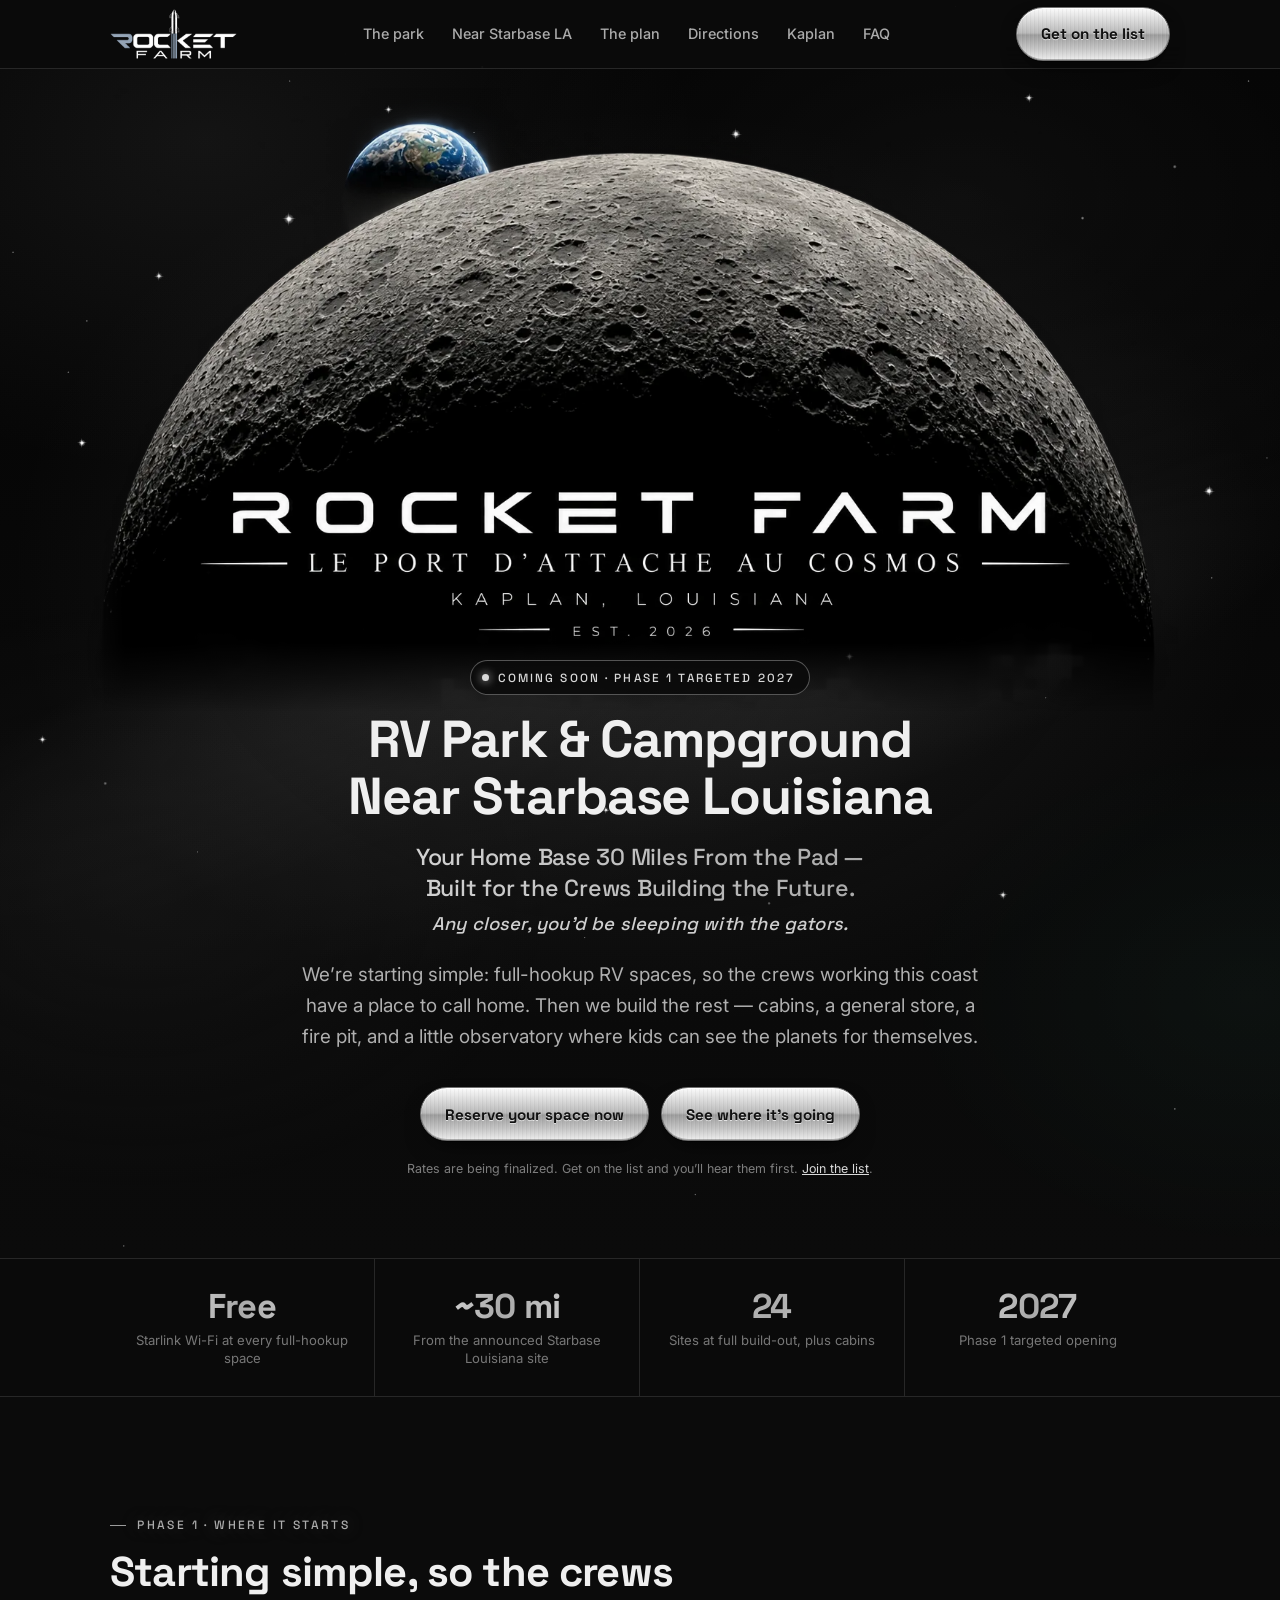
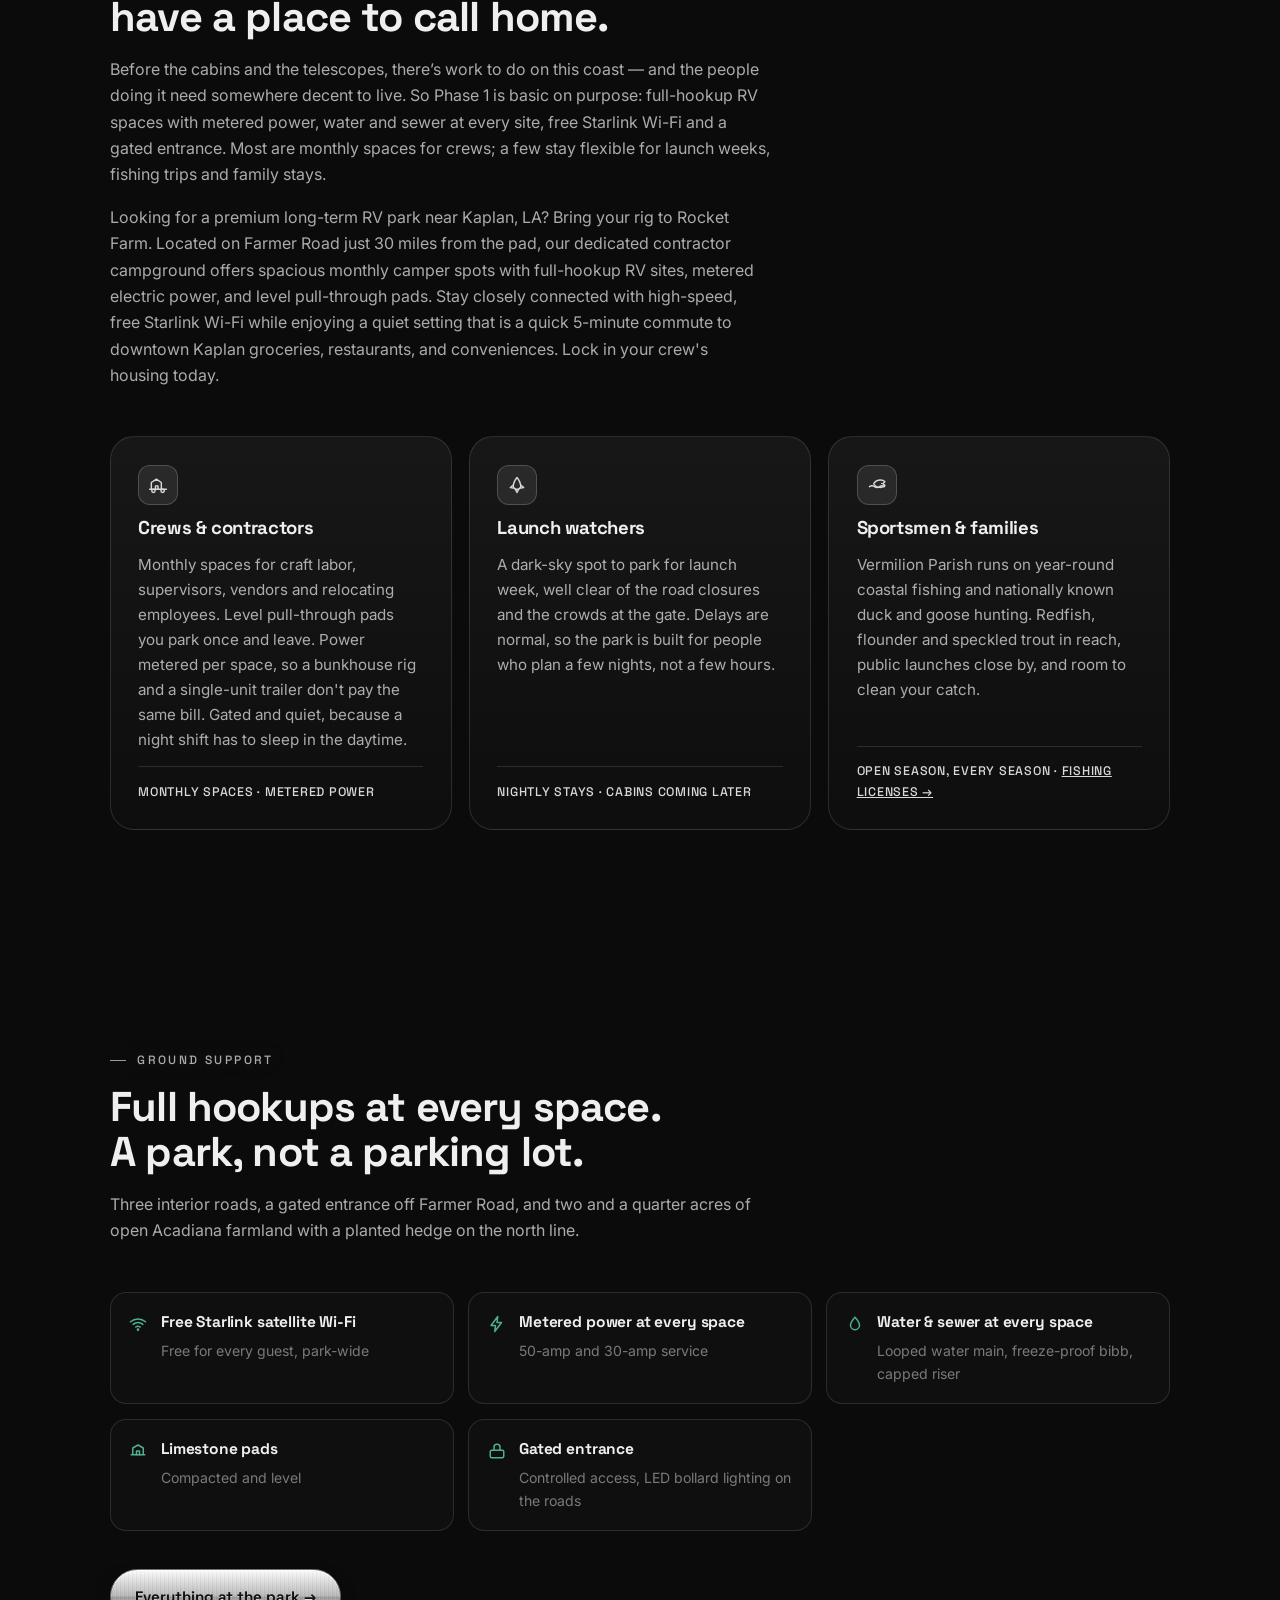
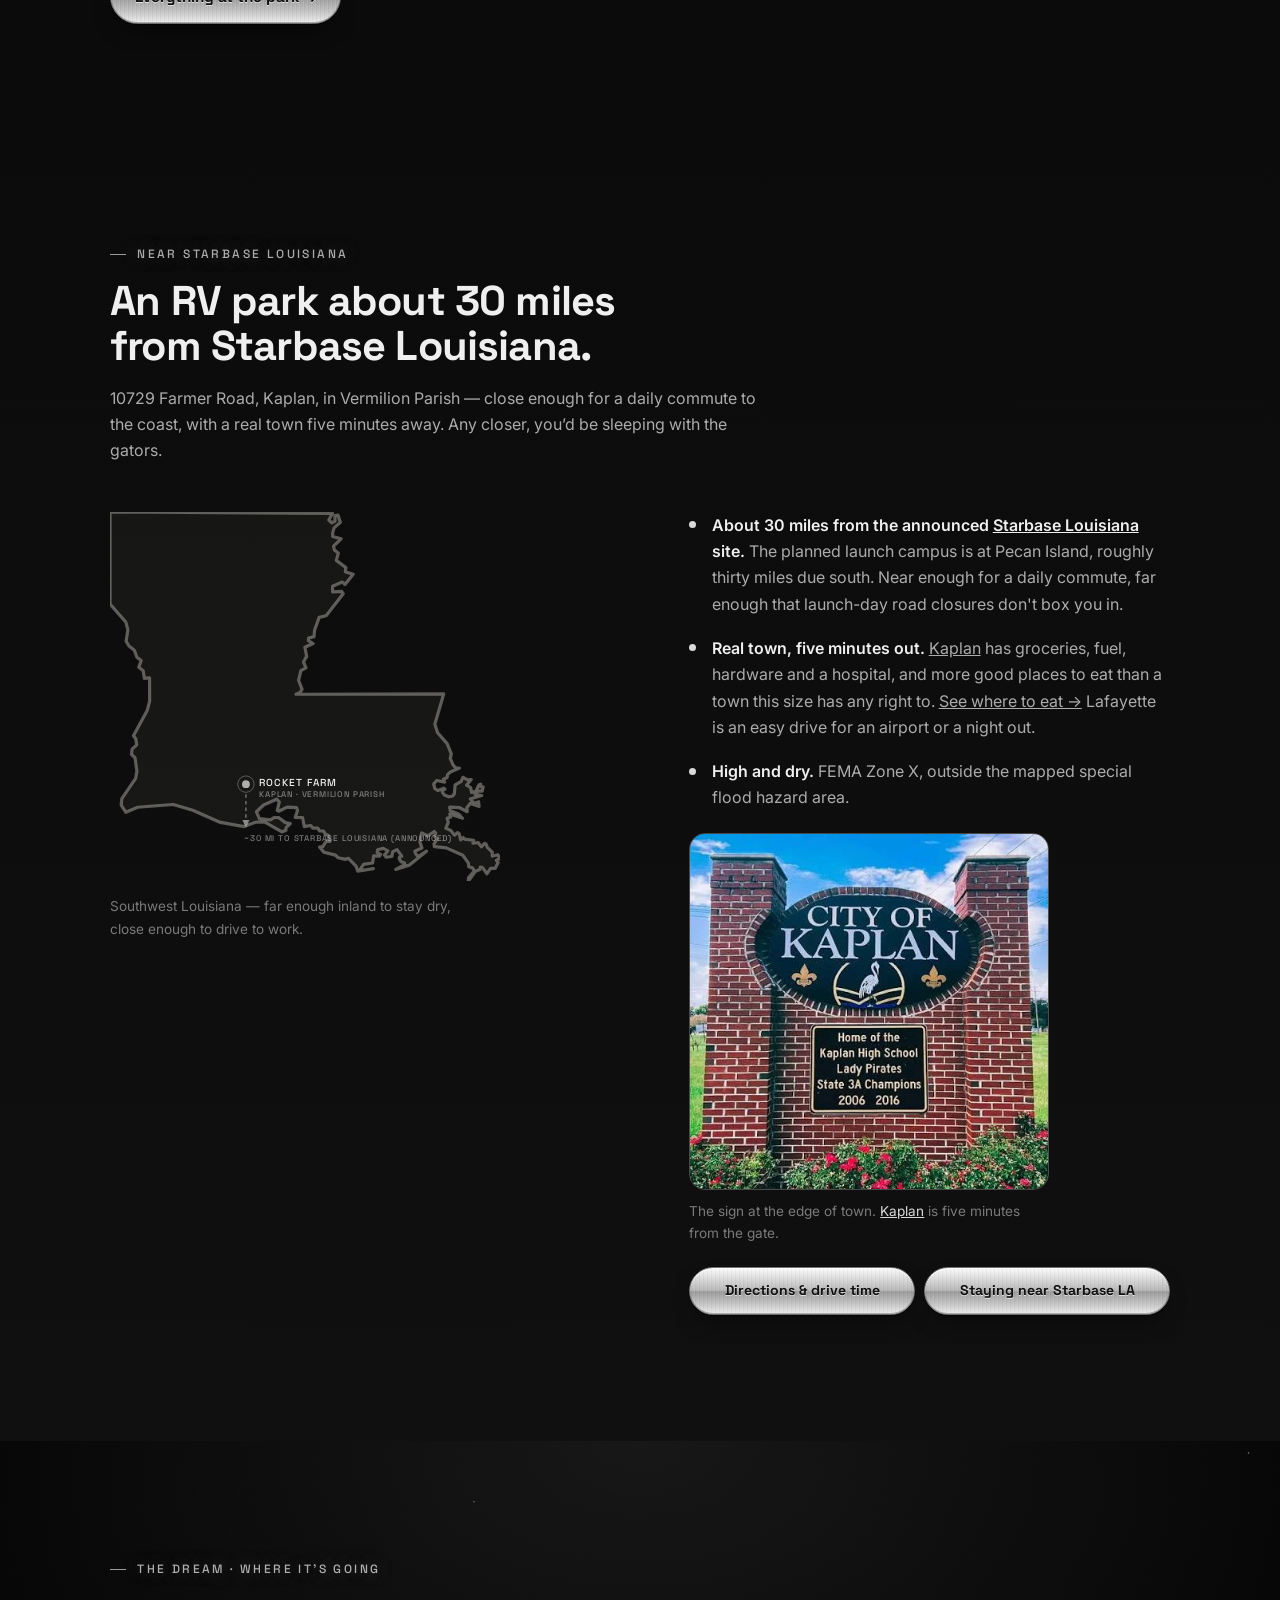
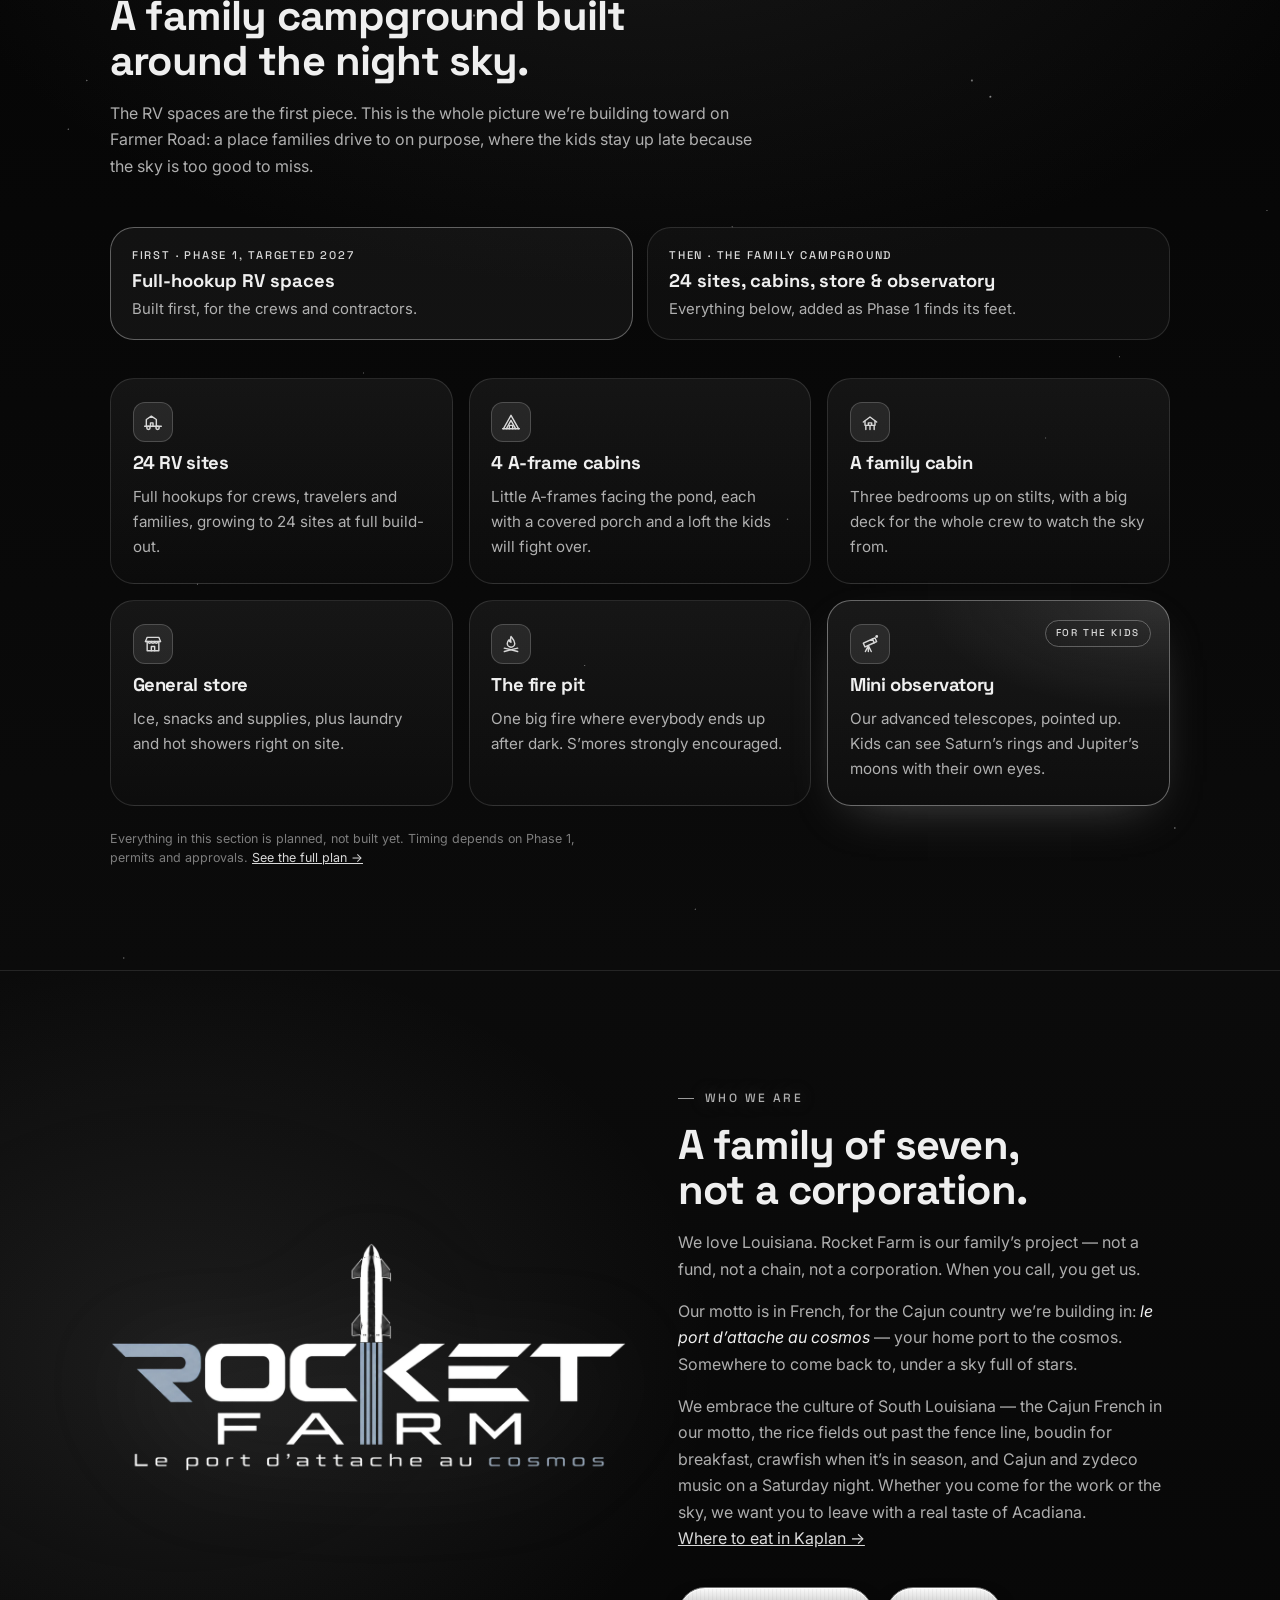
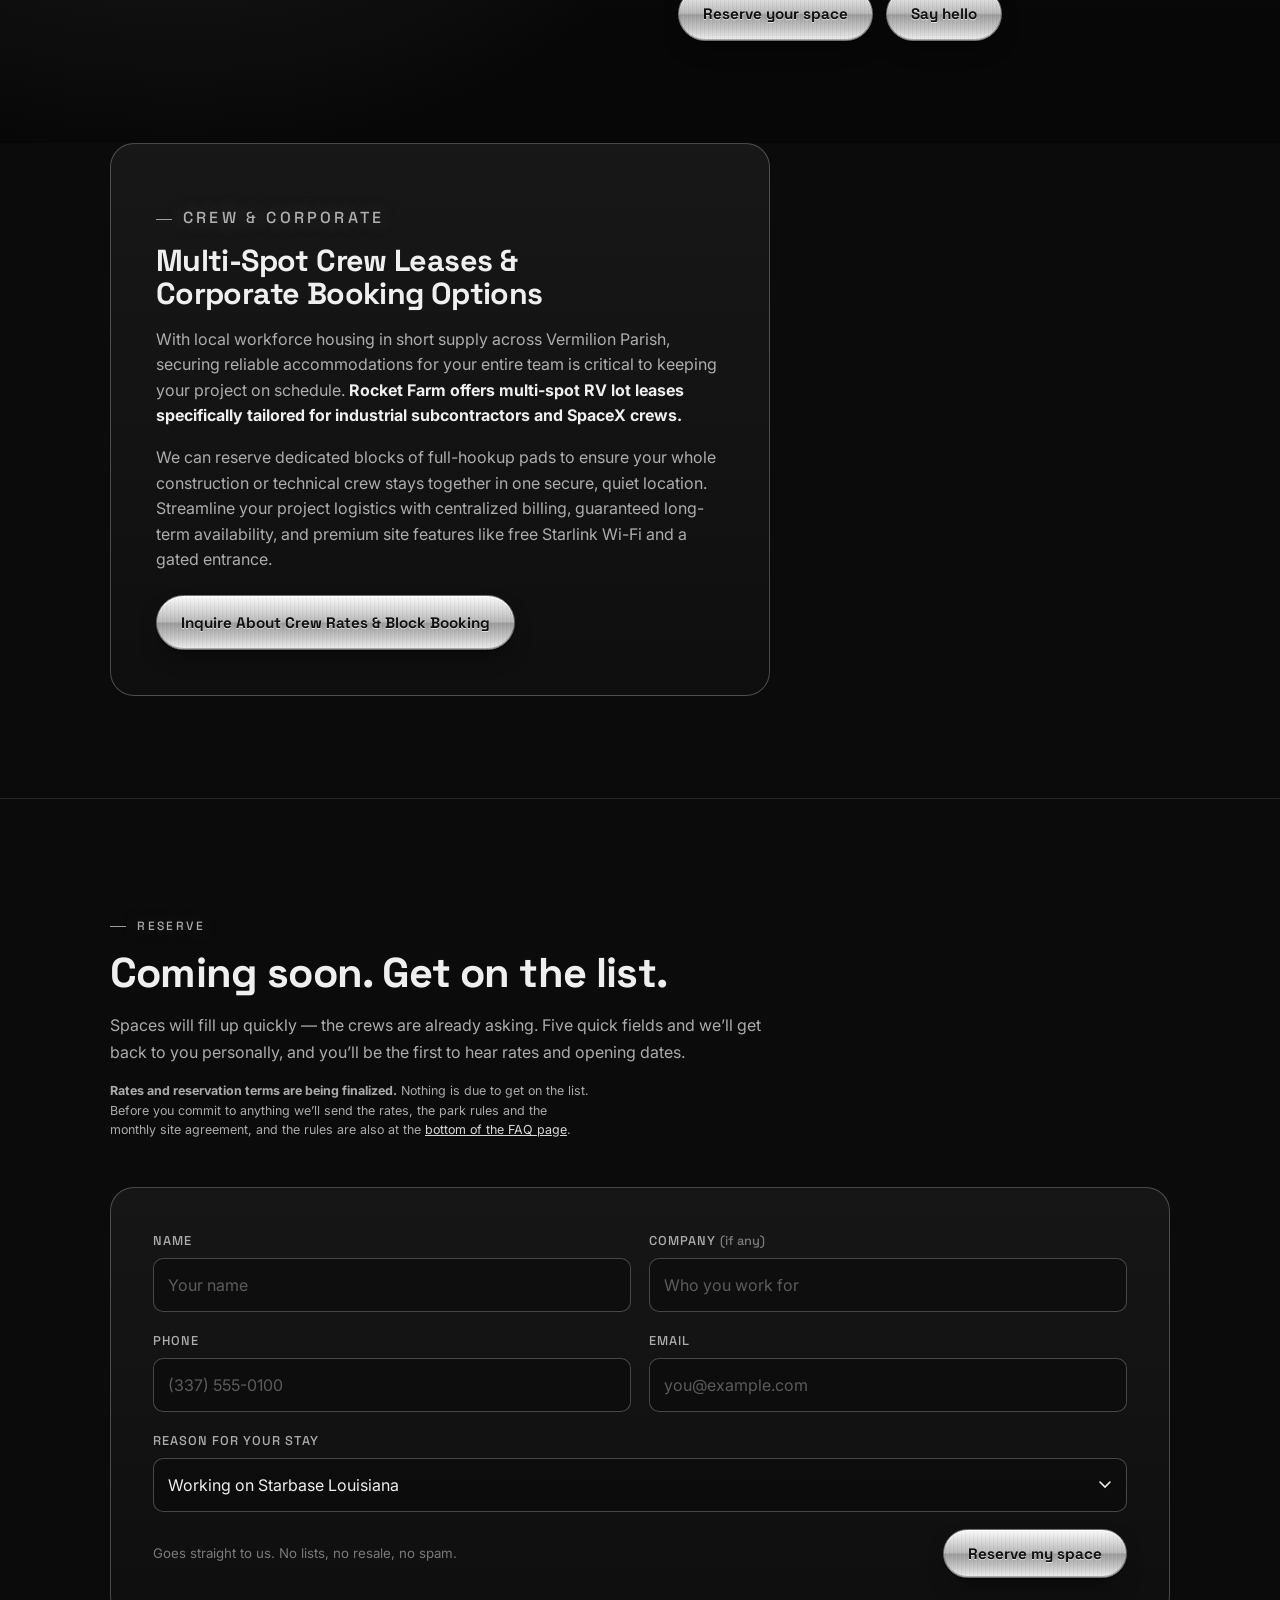
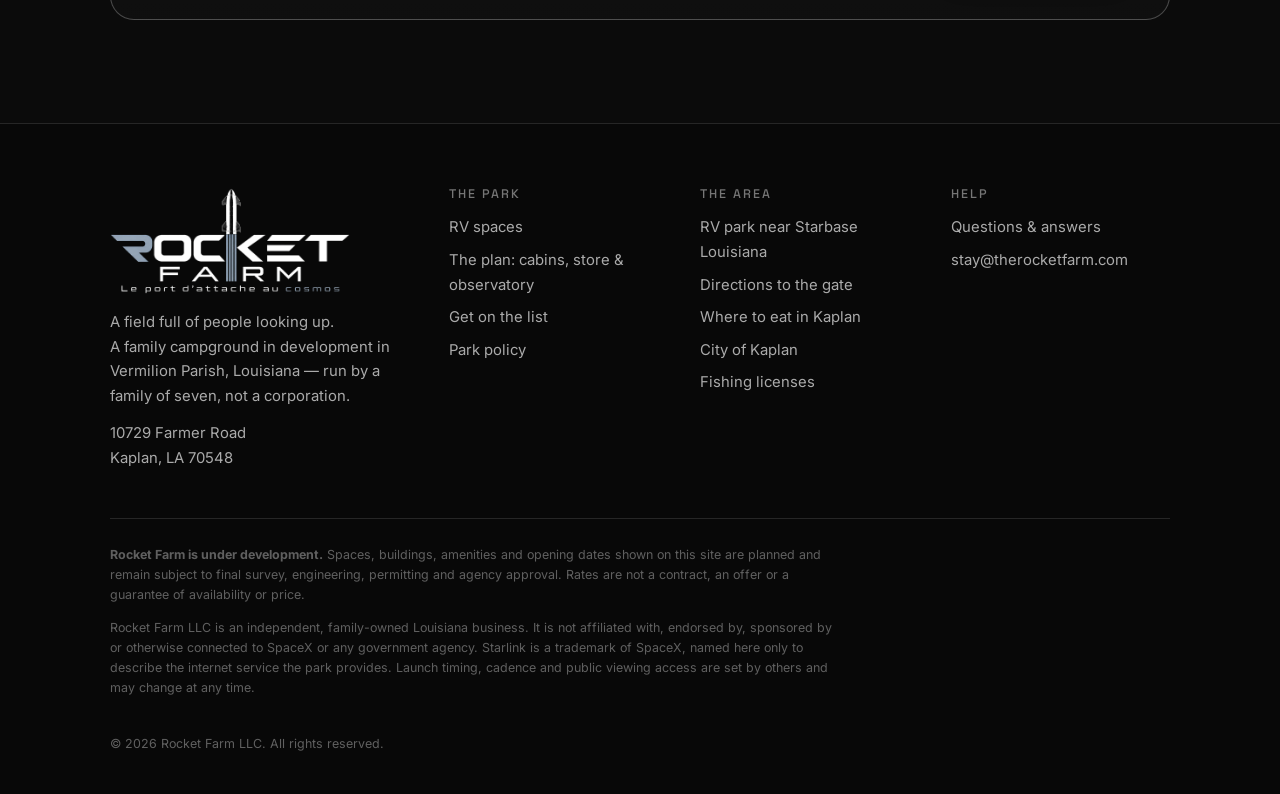
==== commit a1c9db65: "Add the gator line to the hero and the location section "Any closer, you'd be sleeping with the gato" ====
--- a/index.html
+++ b/index.html
@@ -255,6 +255,7 @@
       <p class="soon"><span class="soon-dot" aria-hidden="true"></span><span class="soon-long">Coming soon &middot; Phase 1 targeted 2027</span><span class="soon-short">Coming soon &middot; 2027</span></p>
       <h1>RV Park &amp; Campground Near Starbase Louisiana</h1>
       <h2 class="tagline">Your Home Base 30 Miles From the Pad — Built for the Crews Building the Future.</h2>
+      <p class="gators">Any closer, you&rsquo;d be sleeping with the gators.</p>
       <p class="hero-intro">We&rsquo;re starting simple: full-hookup RV spaces, so the crews working this coast have a place to call home. Then we build the rest &mdash; cabins, a general store, a fire pit, and a little observatory where kids can see the planets for themselves.</p>
       <div class="hero-cta">
         <a class="btn btn-primary" href="#reserve">Reserve your space now</a>
@@ -343,7 +344,7 @@
       <div class="head reveal">
         <p class="eyebrow">Near Starbase Louisiana</p>
         <h2>An RV park about 30 miles from Starbase Louisiana.</h2>
-        <p>10729 Farmer Road, Kaplan, in Vermilion Parish &mdash; close enough for a daily commute to the coast, with a real town five minutes away.</p>
+        <p>10729 Farmer Road, Kaplan, in Vermilion Parish &mdash; close enough for a daily commute to the coast, with a real town five minutes away. Any closer, you&rsquo;d be sleeping with the gators.</p>
       </div>
       <div class="loc reveal">
         <figure class="la-map">
--- a/assets/site.css
+++ b/assets/site.css
@@ -1302,3 +1302,7 @@
   box-shadow:inset 0 1px 0 #fff,inset 0 -1px 0 rgba(0,0,0,.25),0 1px 0 rgba(0,0,0,.6),0 16px 30px -12px rgba(0,0,0,.95)}
 .btn-primary:active,.btn-ghost:active{transform:translateY(0);
   box-shadow:inset 0 2px 4px rgba(0,0,0,.35),0 1px 0 rgba(0,0,0,.6)}
+
+/* the gator line under the hero tagline */
+.gators{margin:.35rem 0 0;font-family:var(--font-display);font-style:italic;font-weight:500;
+  font-size:clamp(1rem,1.5vw,1.15rem);letter-spacing:.01em;color:#cfcfcf}
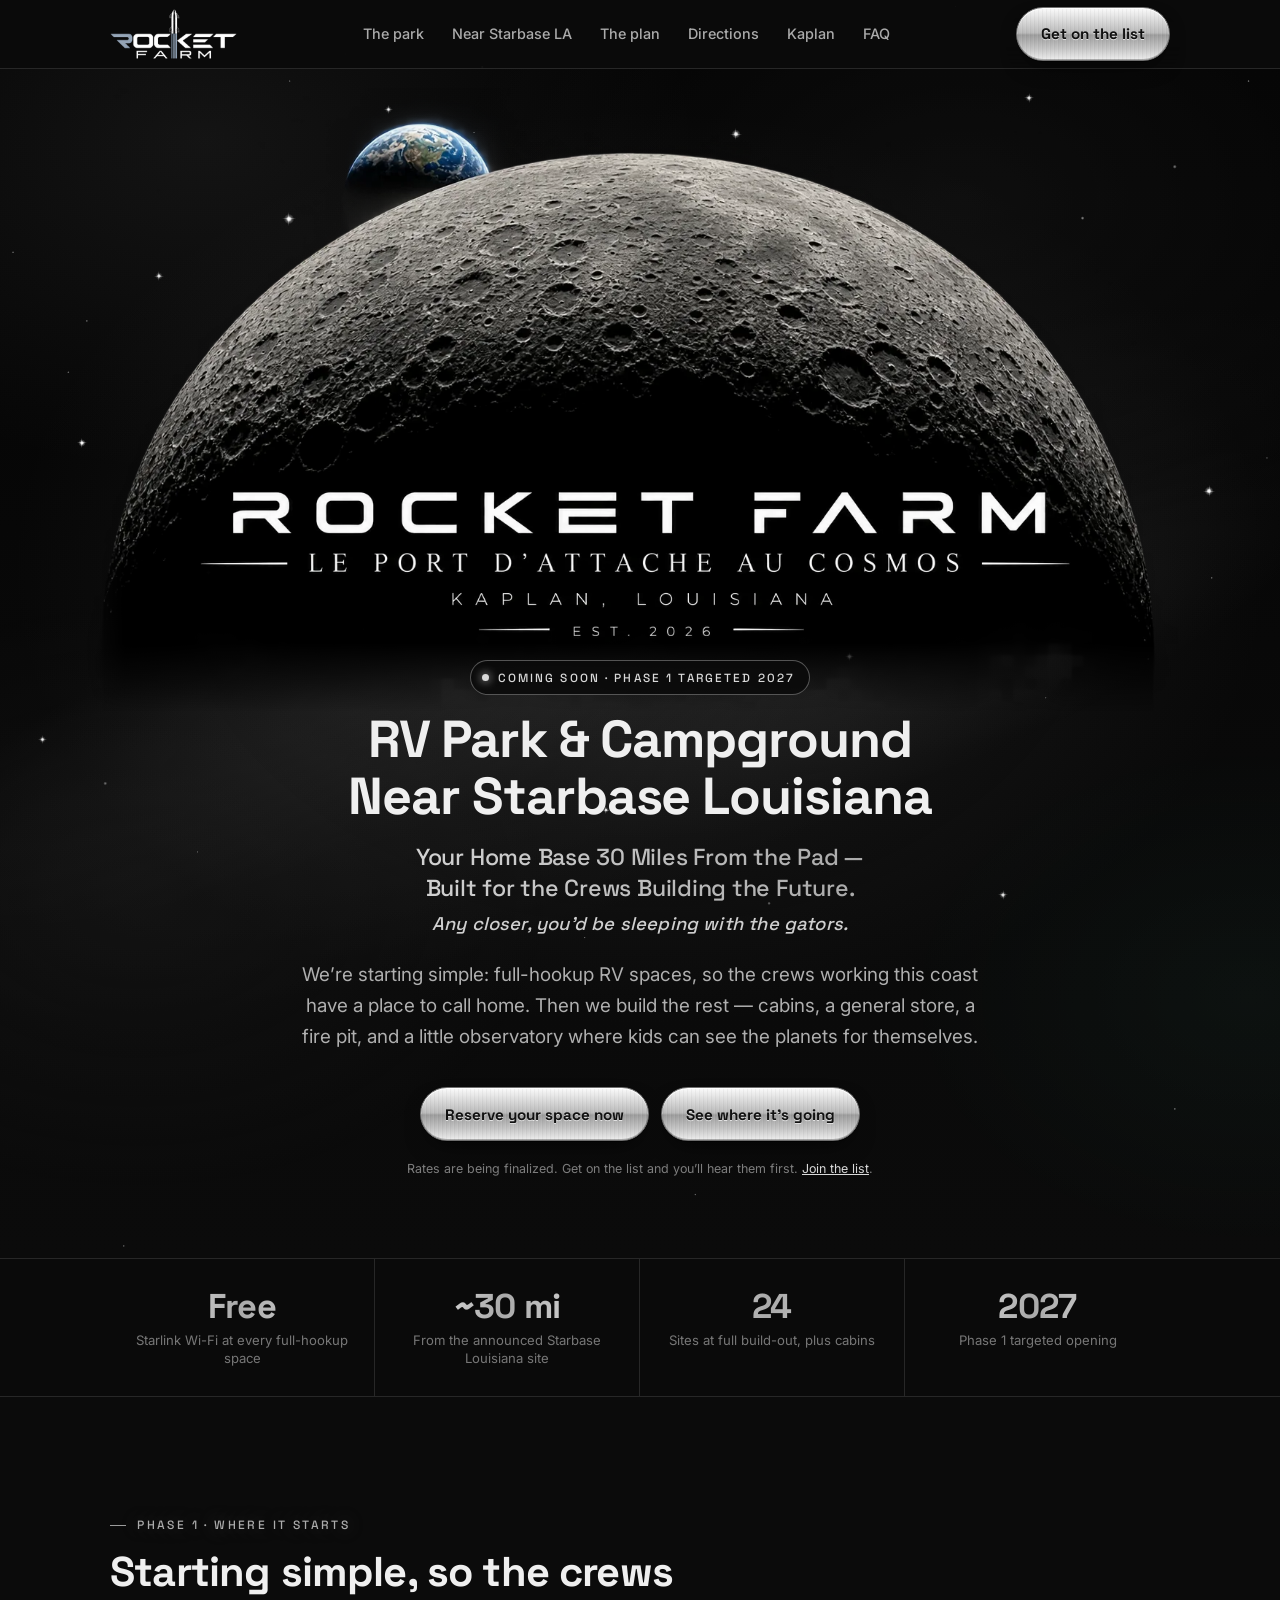
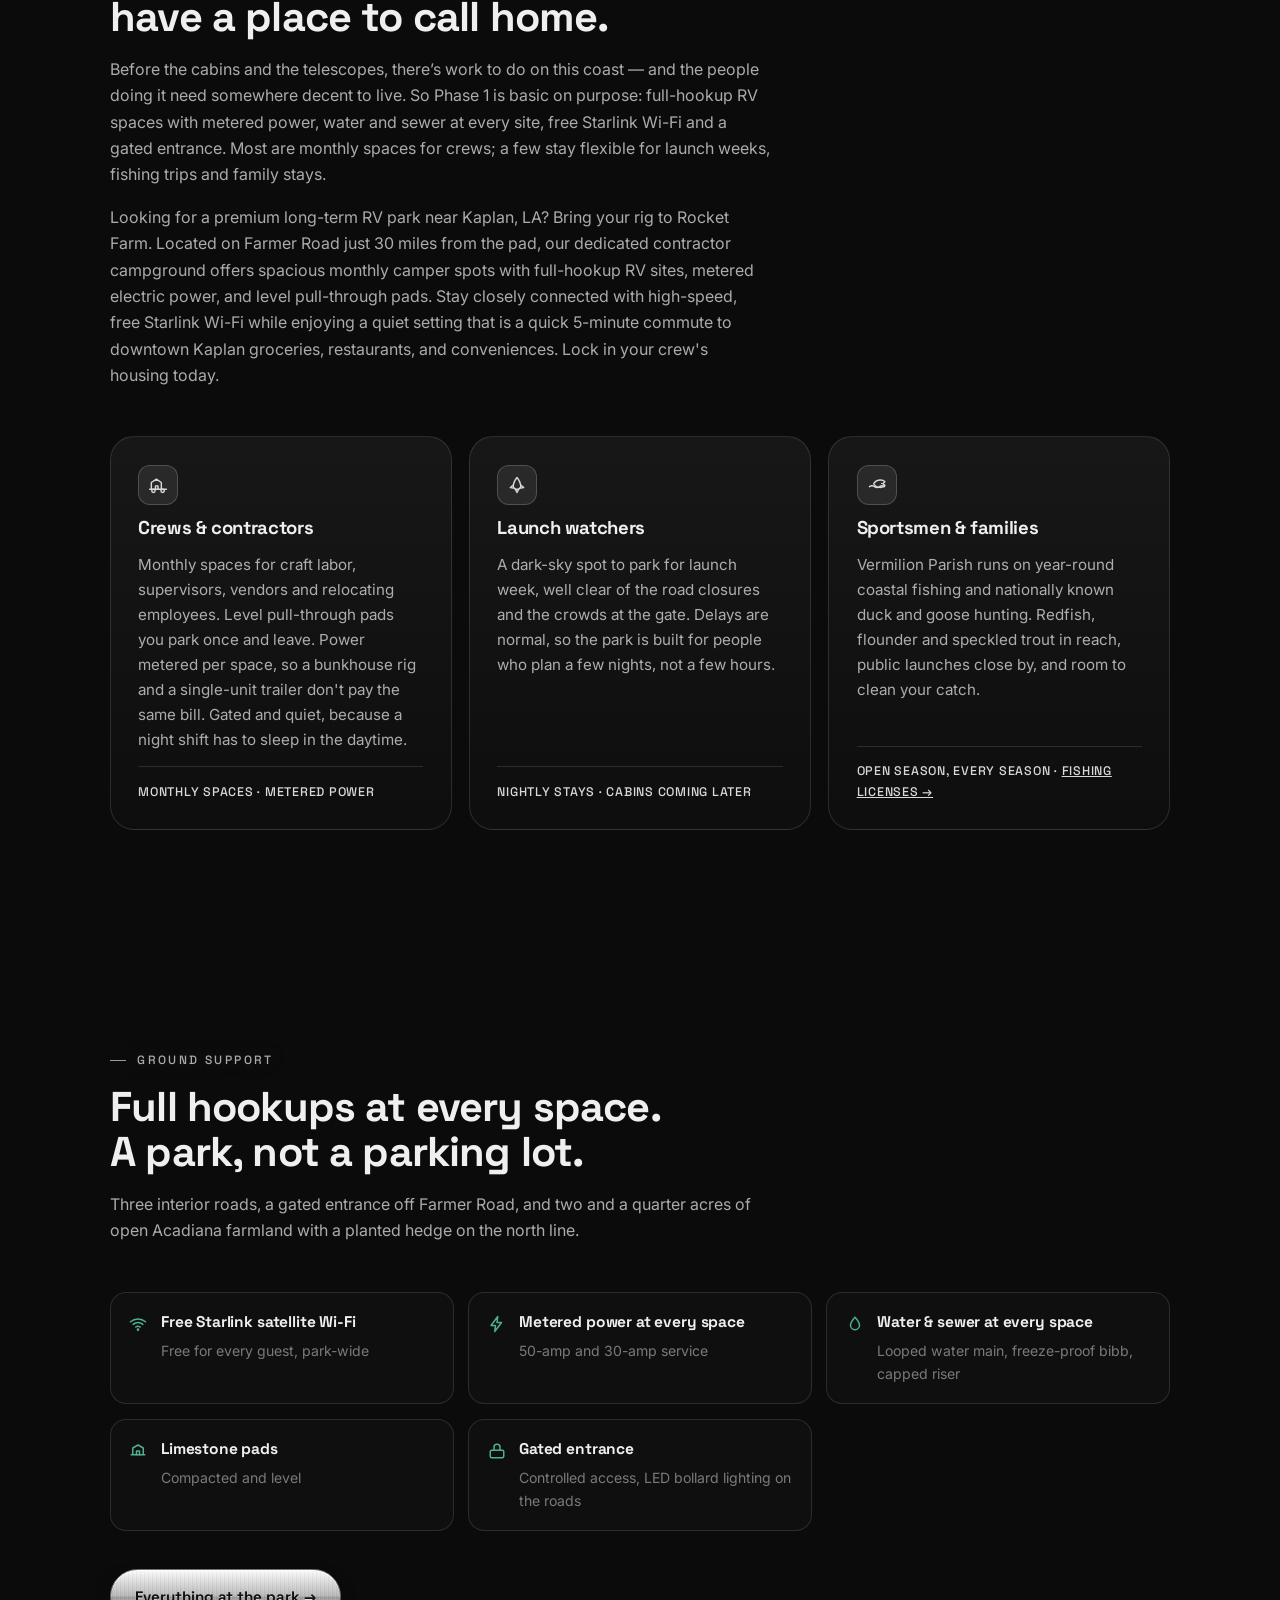
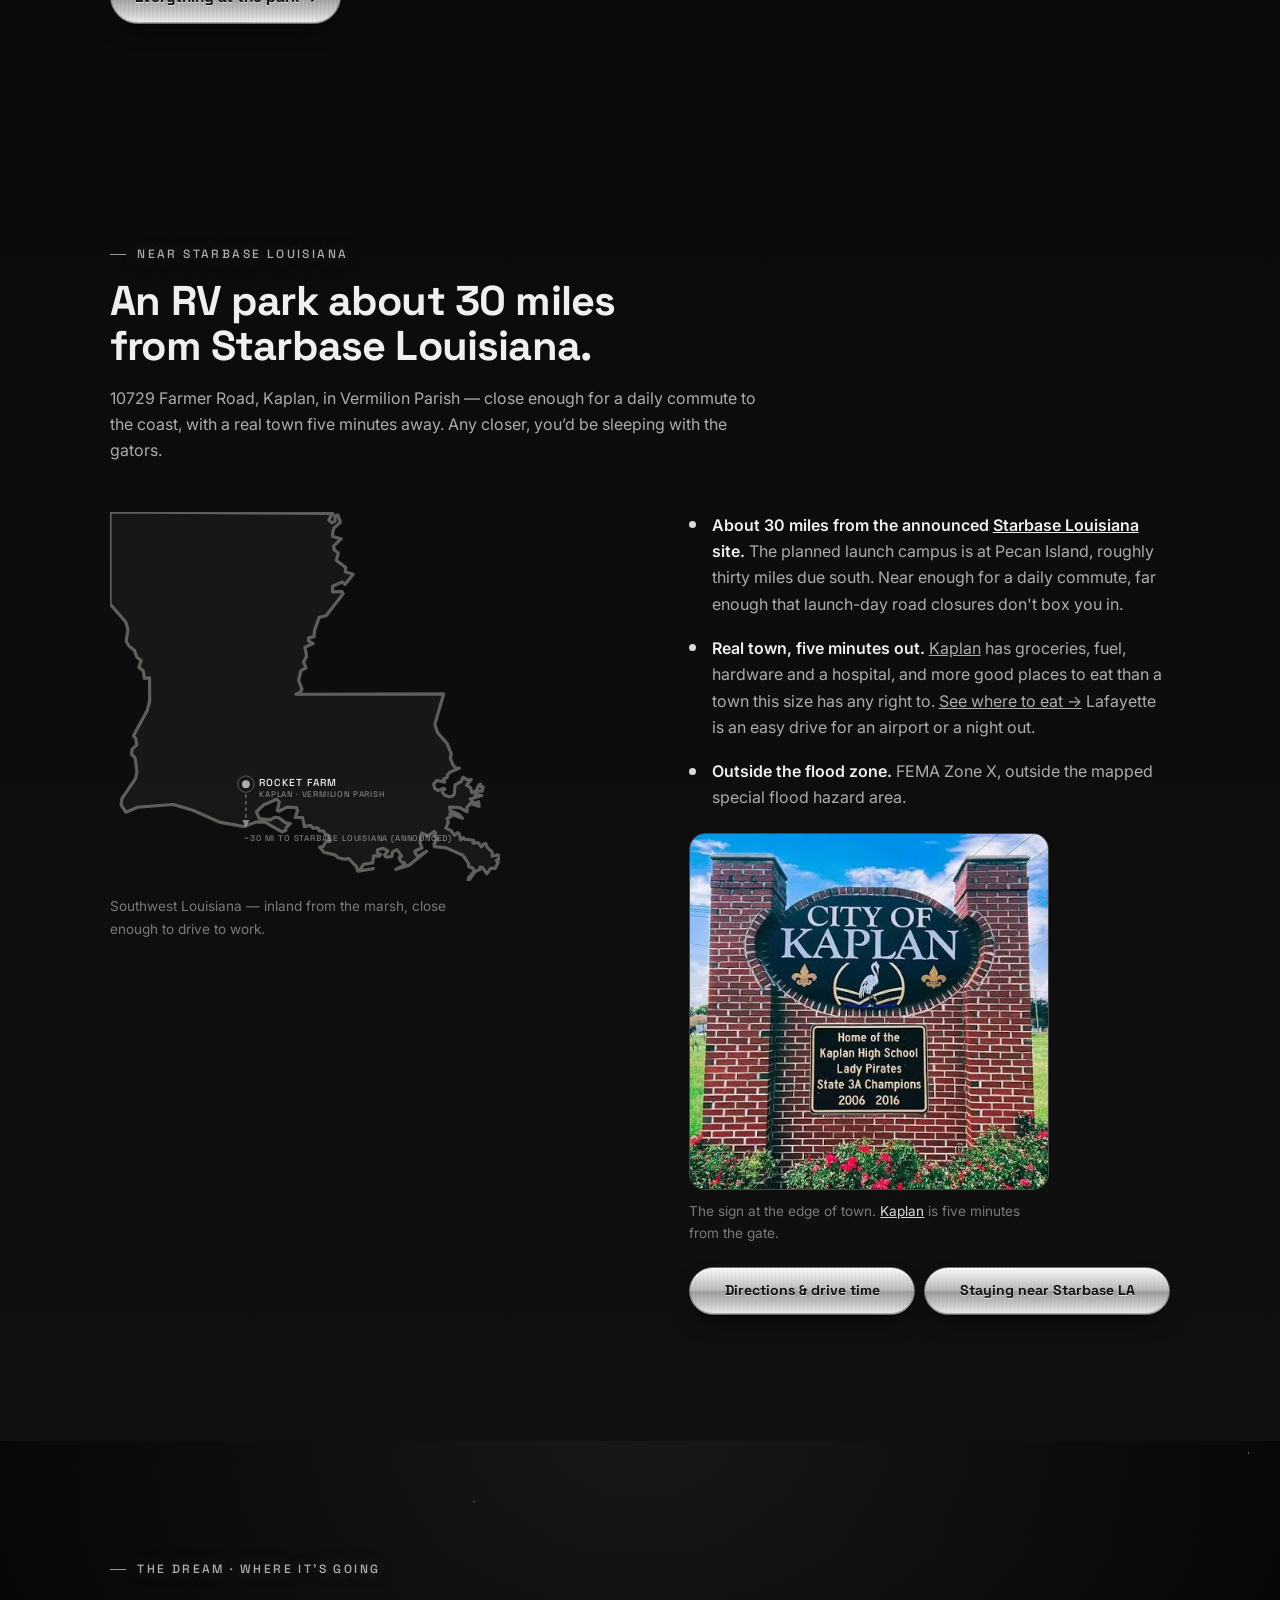
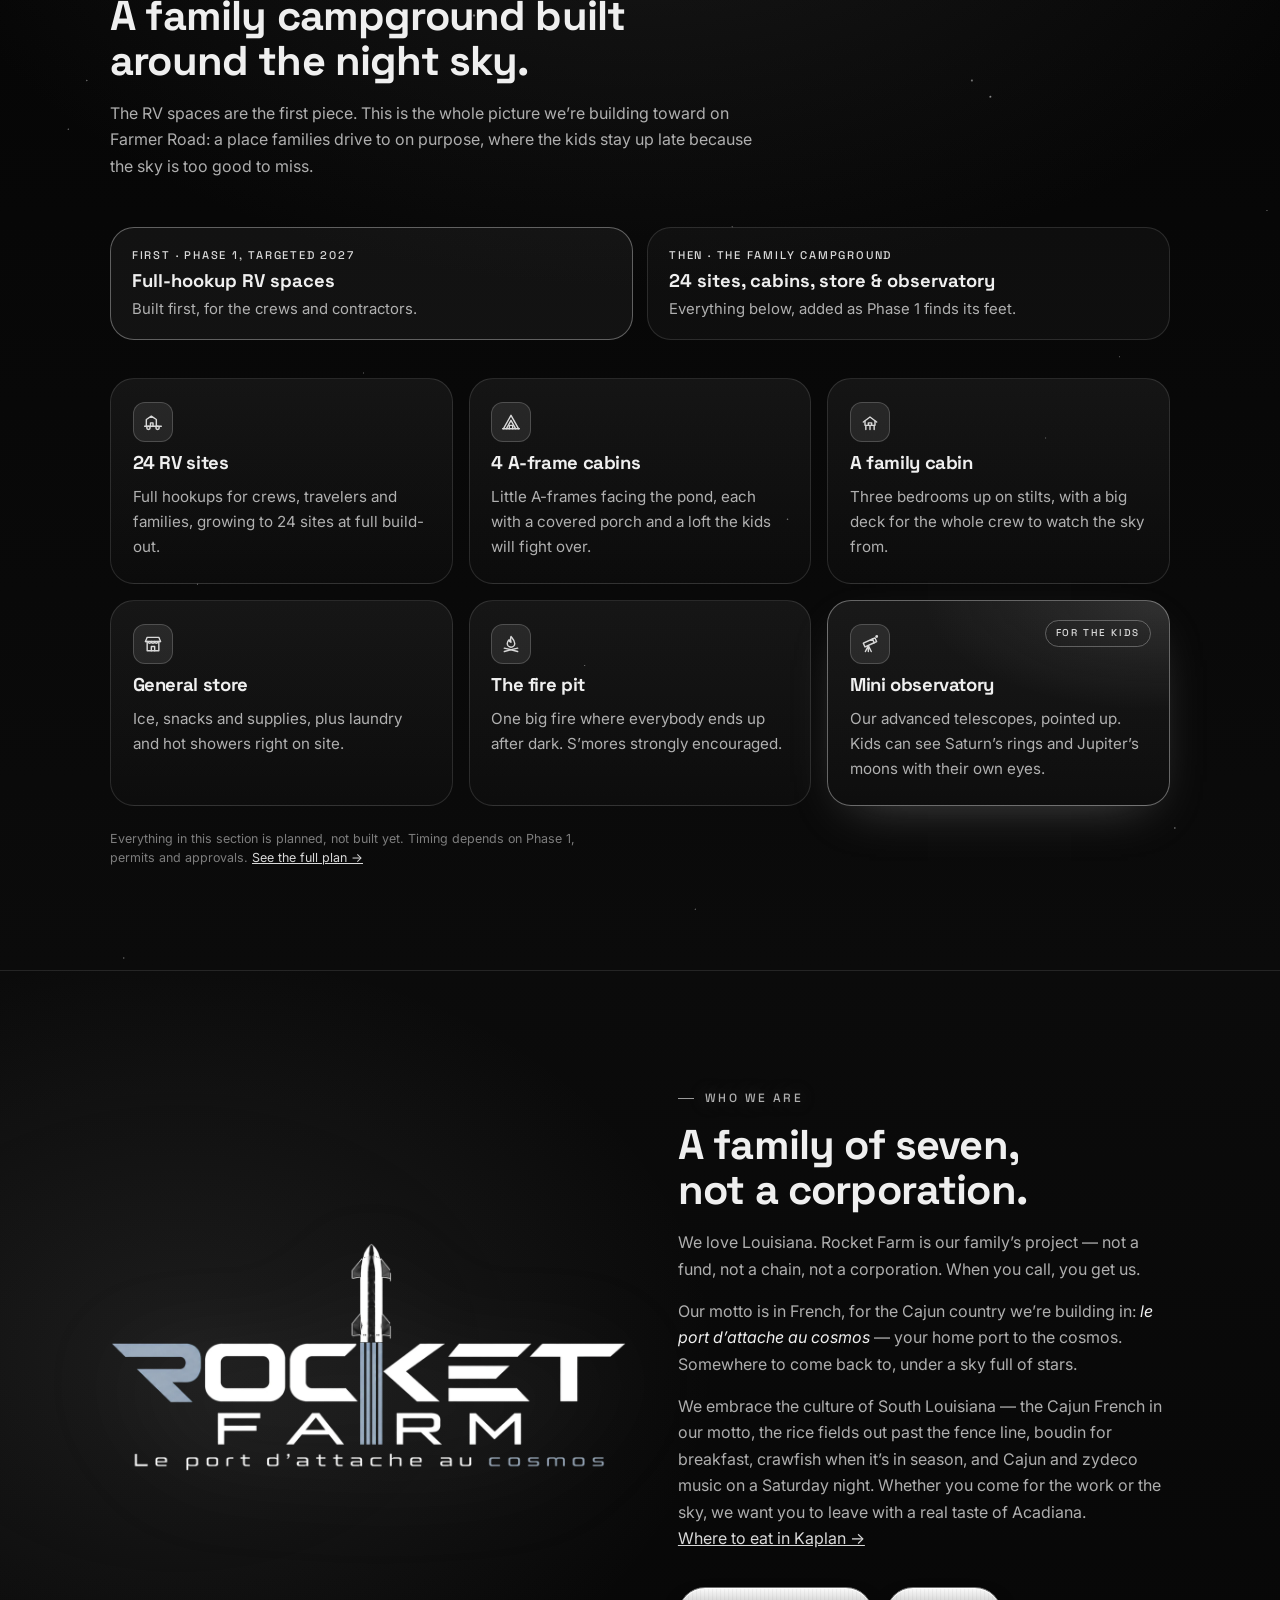
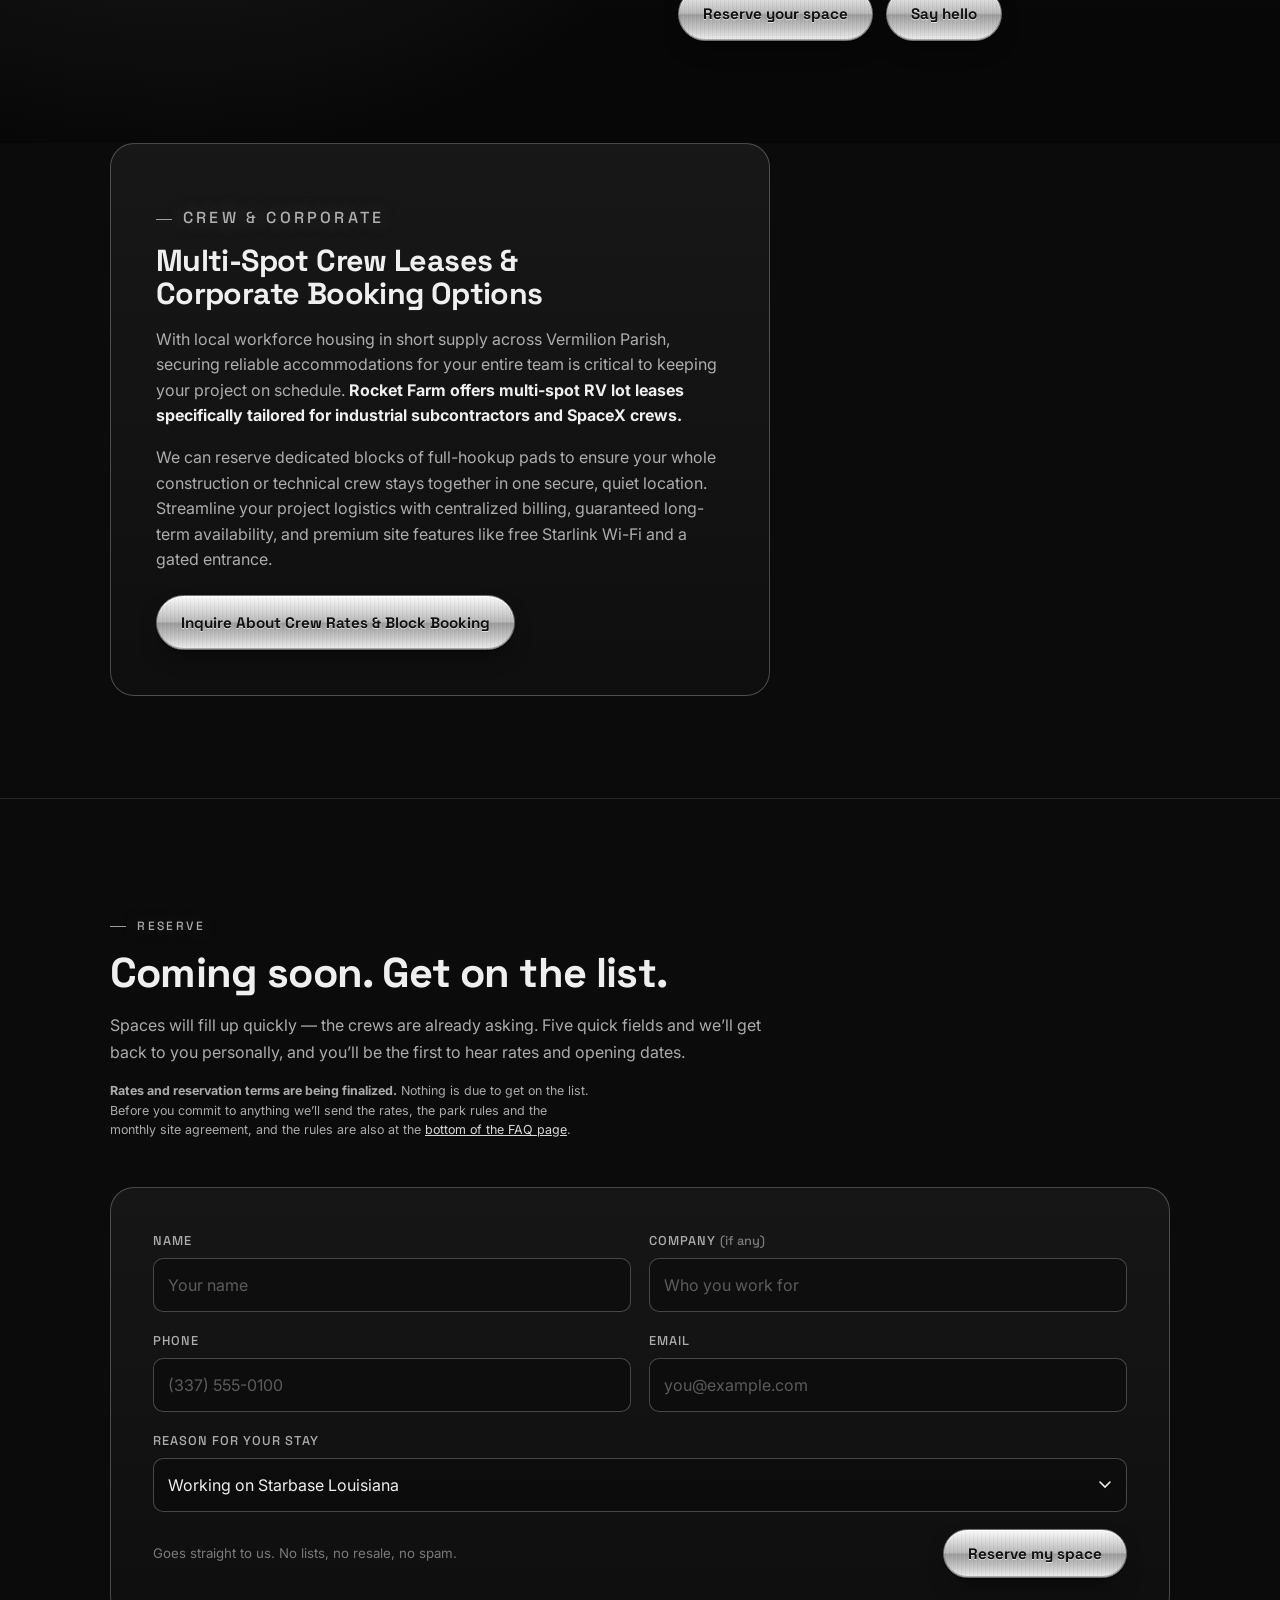
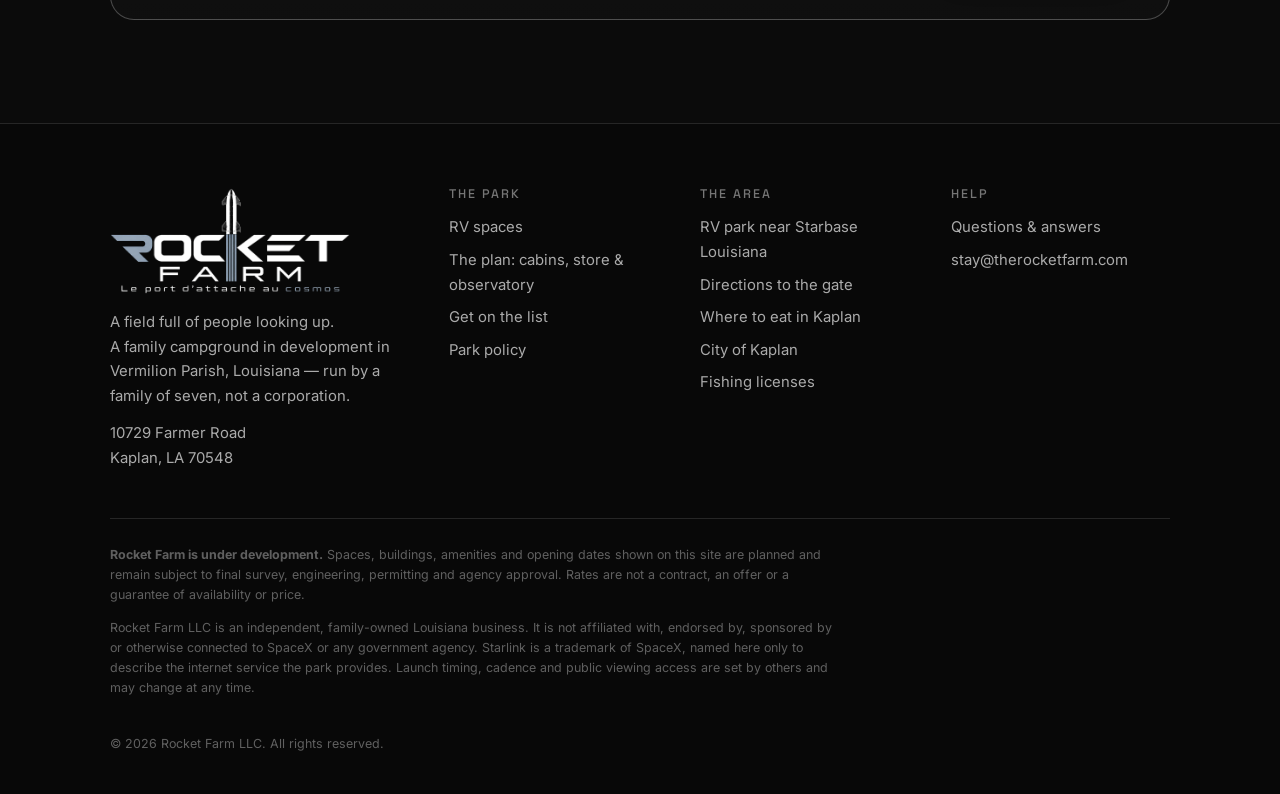
==== commit 33b19a1d: "Drop "high and dry": the property is not high ground Keep the FEMA Zone X fact, labelled as being ou" ====
--- a/index.html
+++ b/index.html
@@ -363,13 +363,13 @@
           <text class="la-lbl dim" x="382.5" y="731.8">KAPLAN &middot; VERMILION PARISH</text>
           <text class="la-lbl dim" x="344.5" y="843.8">~30 MI TO STARBASE LOUISIANA (ANNOUNCED)</text>
         </svg>
-        <figcaption>Southwest Louisiana — far enough inland to stay dry, close enough to drive to work.</figcaption>
+        <figcaption>Southwest Louisiana — inland from the marsh, close enough to drive to work.</figcaption>
       </figure>
         <div>
           <ul class="loc-list">
             <li><b>About 30 miles from the announced <a href="https://www.spacex.com/sites/starbase-la" target="_blank" rel="noopener">Starbase Louisiana</a> site.</b> The planned launch campus is at Pecan Island, roughly thirty miles due south. Near enough for a daily commute, far enough that launch-day road closures don't box you in.</li>
             <li><b>Real town, five minutes out.</b> <a href="https://www.kaplanla.com/" target="_blank" rel="noopener">Kaplan</a> has groceries, fuel, hardware and a hospital, and more good places to eat than a town this size has any right to. <a href="/kaplan/">See where to eat &rarr;</a> Lafayette is an easy drive for an airport or a night out.</li>
-            <li><b>High and dry.</b> FEMA Zone X, outside the mapped special flood hazard area.</li>
+            <li><b>Outside the flood zone.</b> FEMA Zone X, outside the mapped special flood hazard area.</li>
           </ul>
           <figure class="town-photo">
             <img src="/img/kaplan-sign.webp" width="449" height="445" loading="lazy" decoding="async" alt="City of Kaplan welcome sign: brick pillars around the city seal with a heron and fleur-de-lis, and a plaque reading Home of the Kaplan High School Lady Pirates, State 3A Champions 2006 and 2016.">
